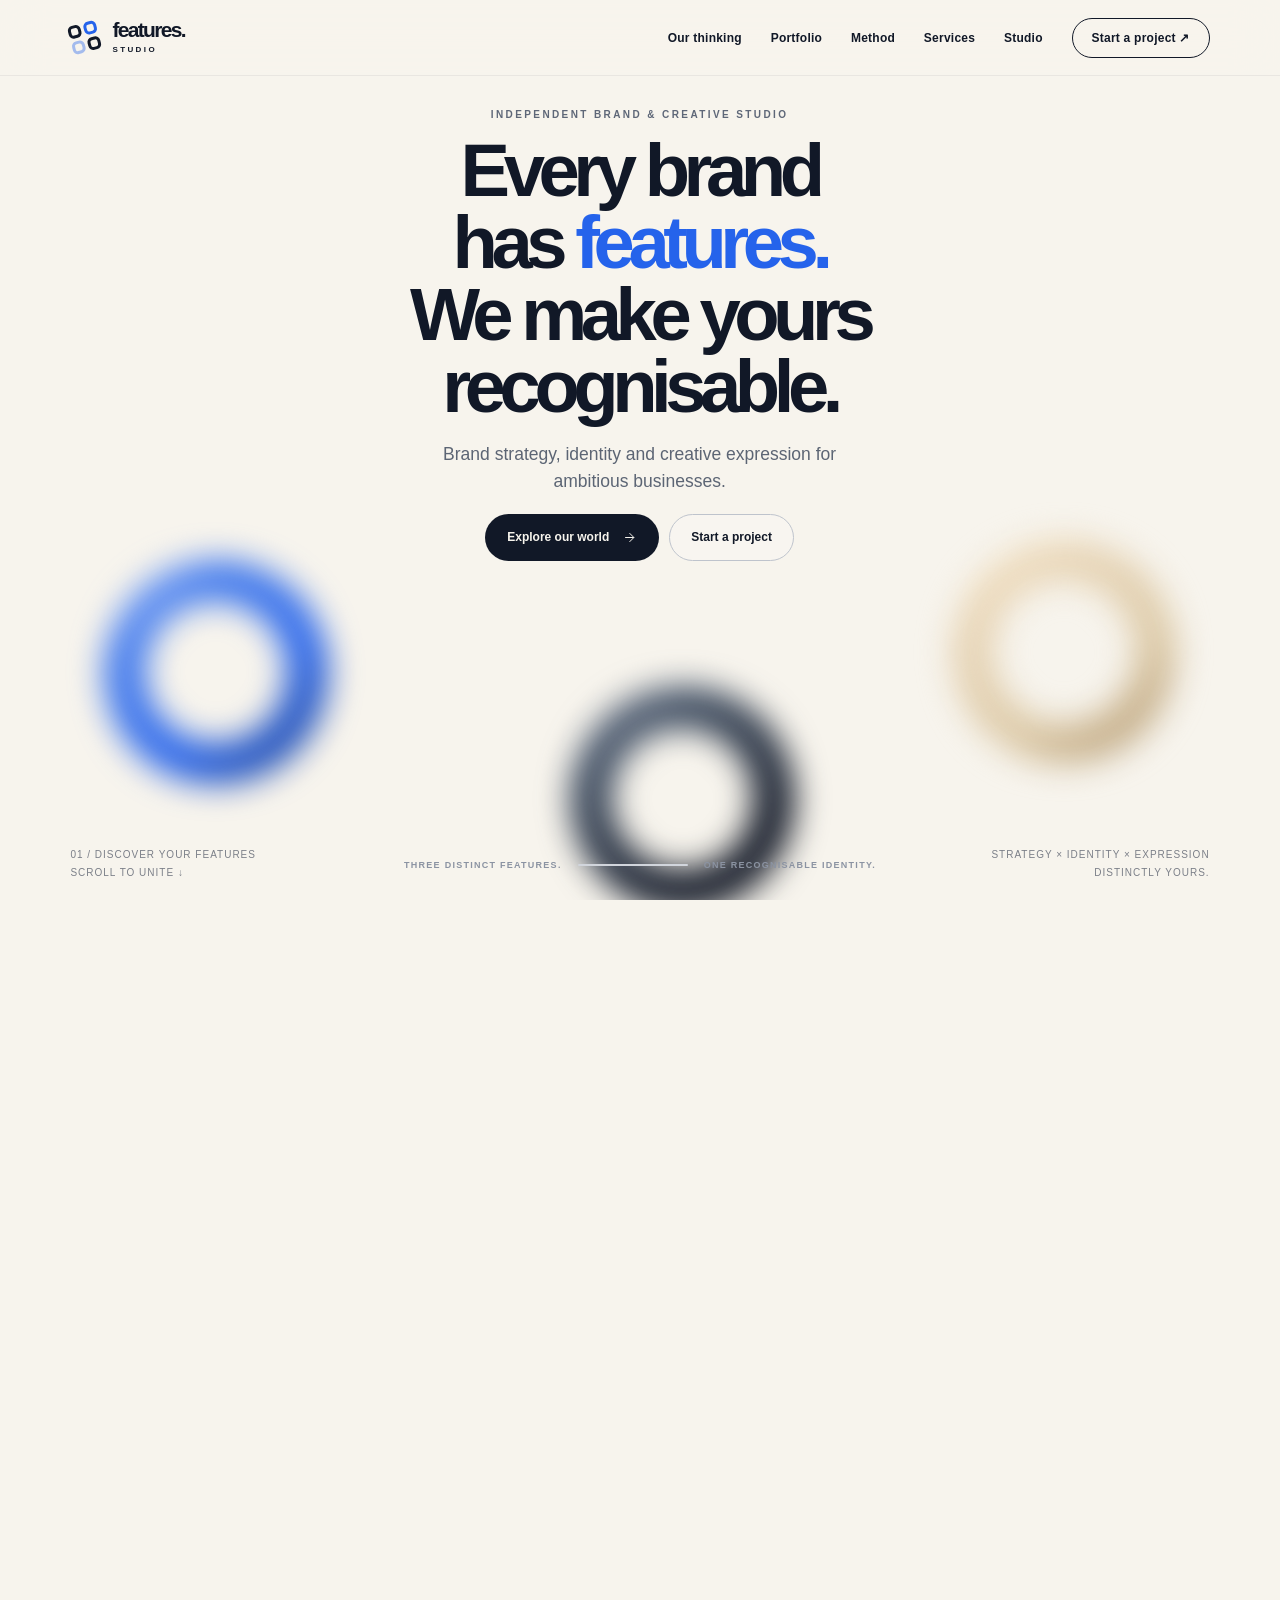
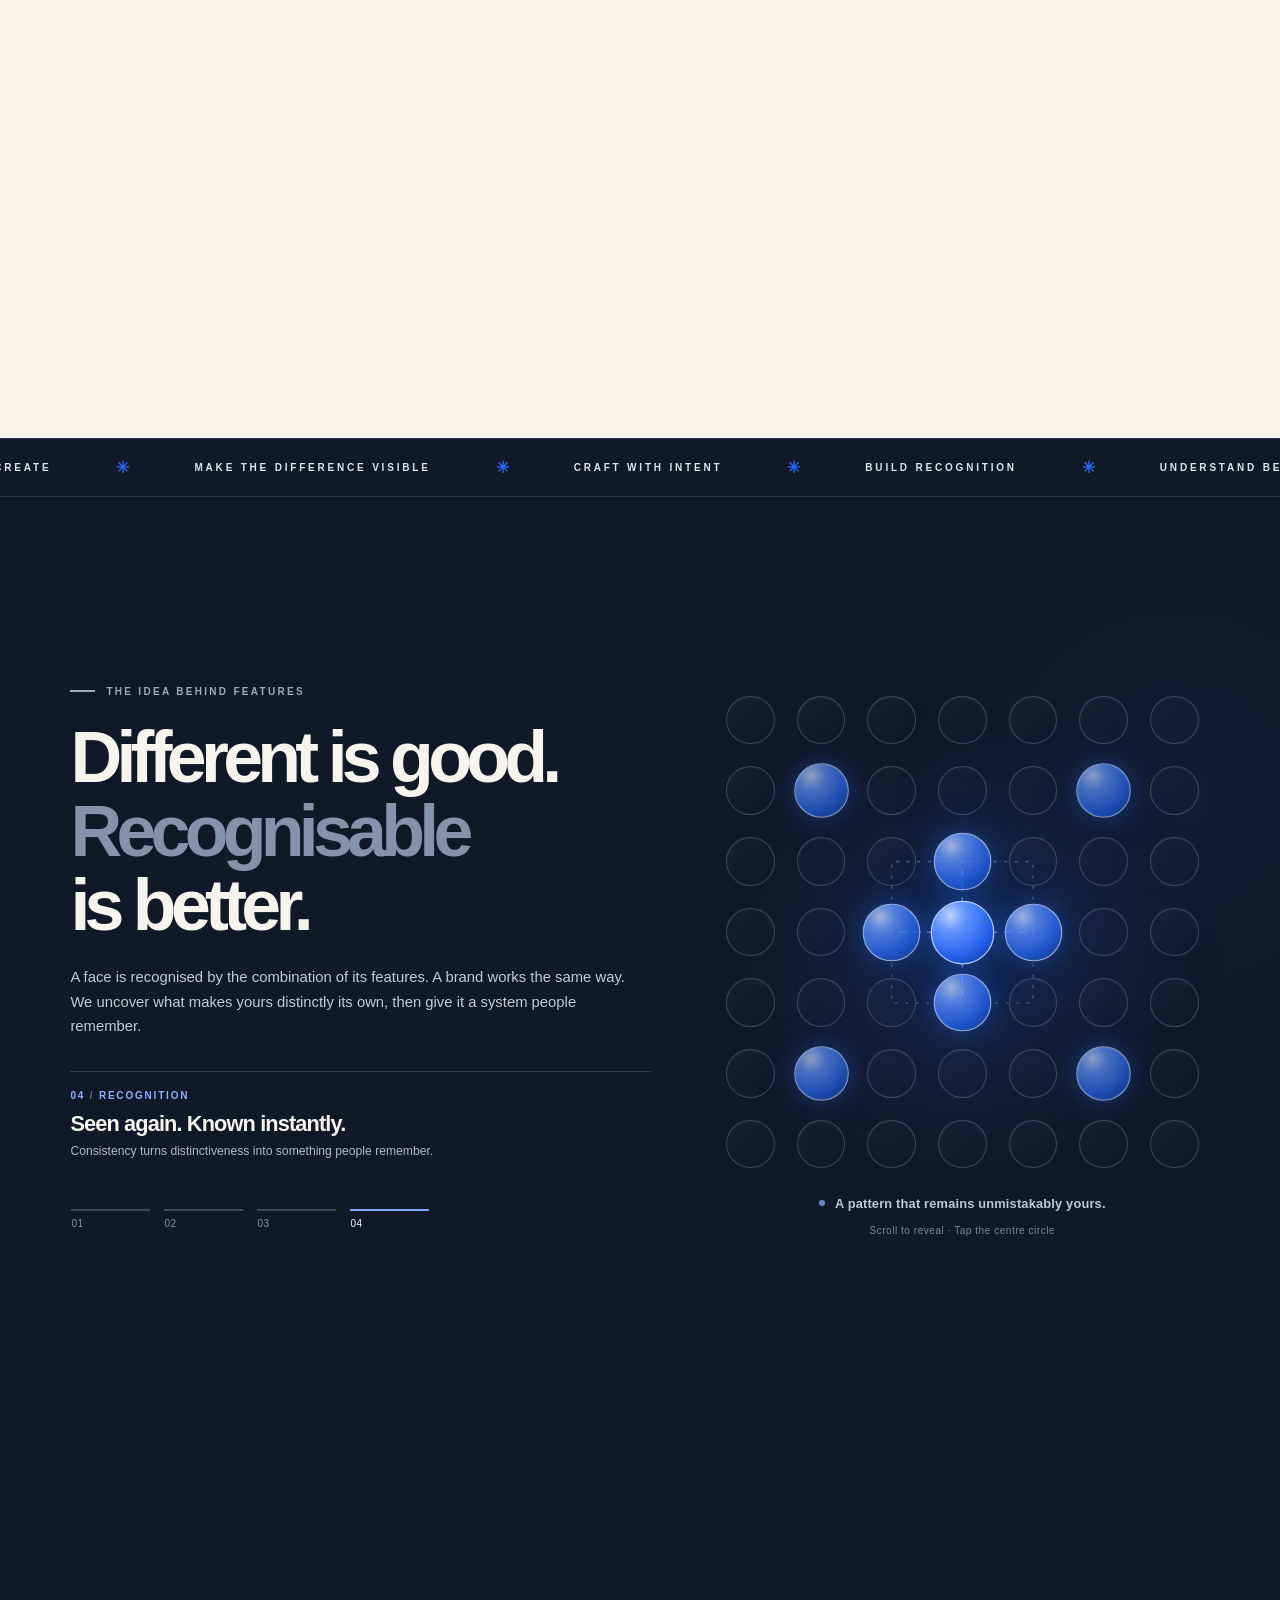
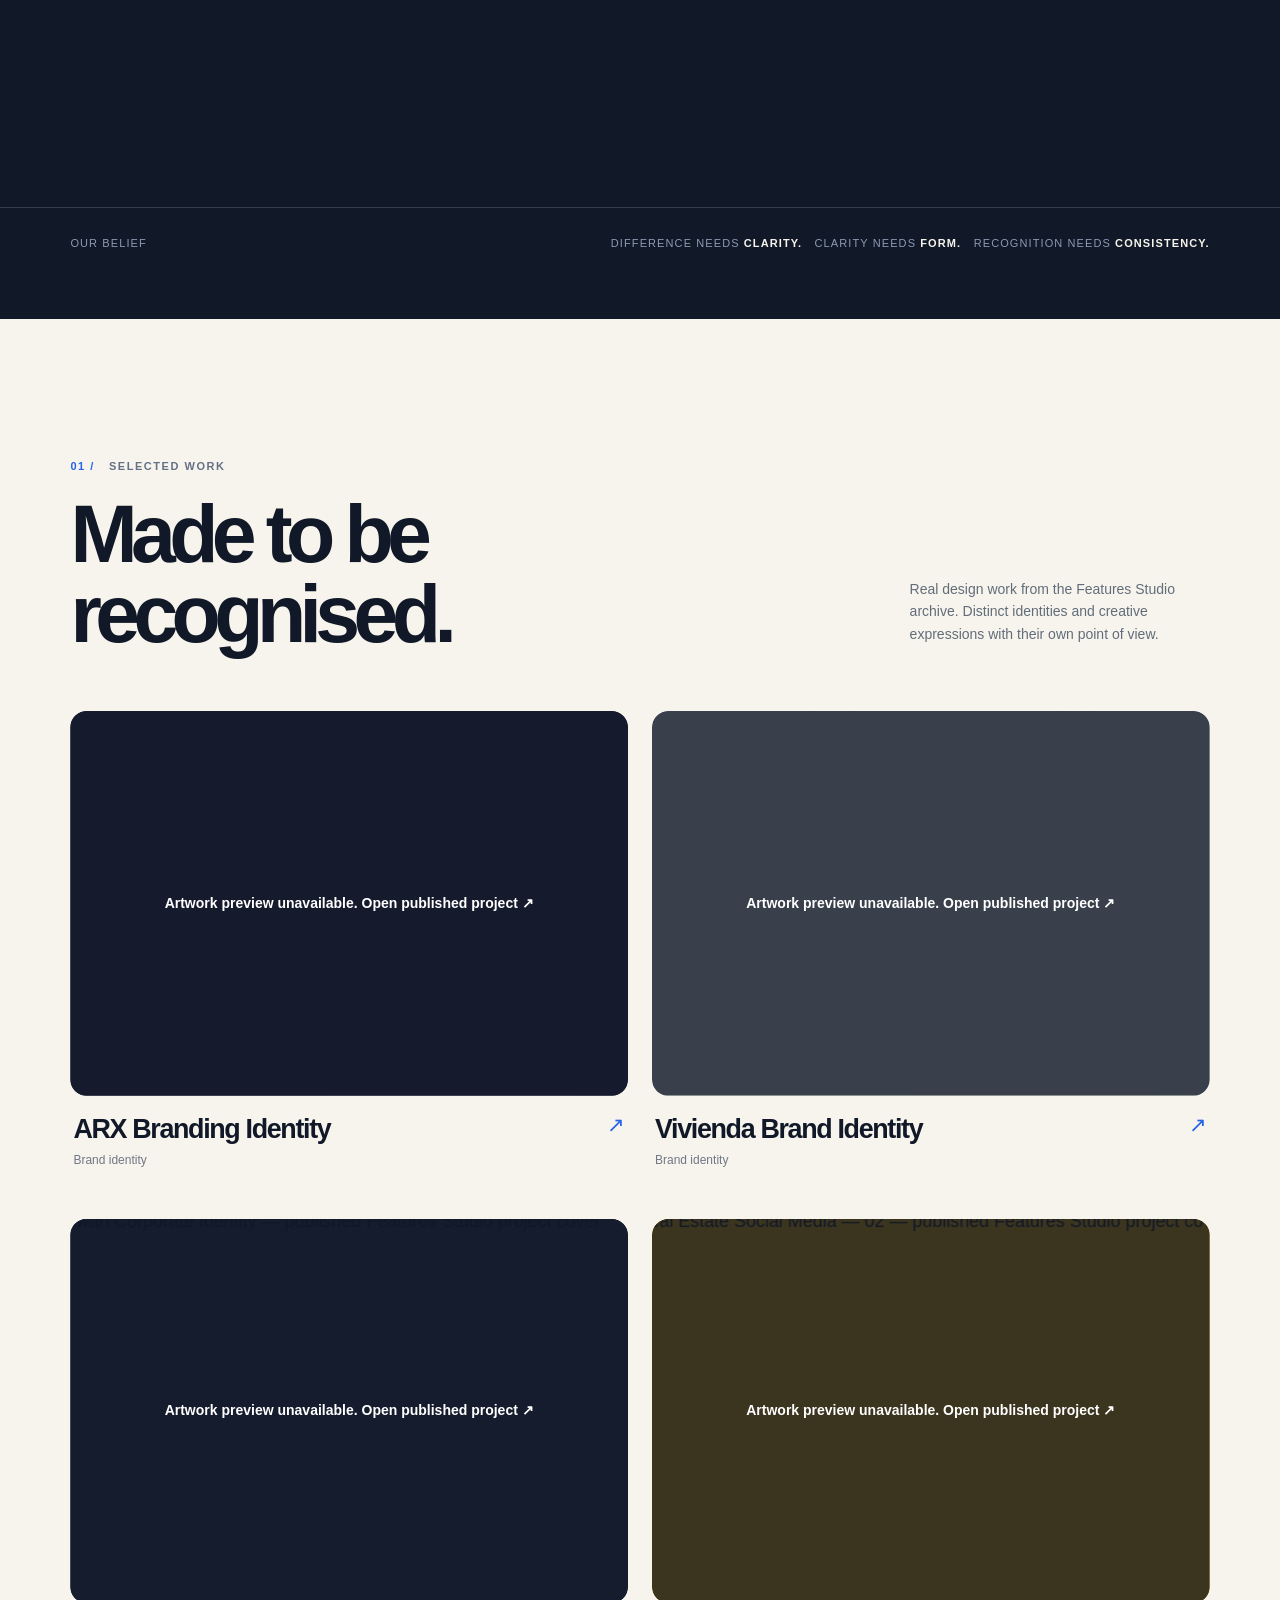
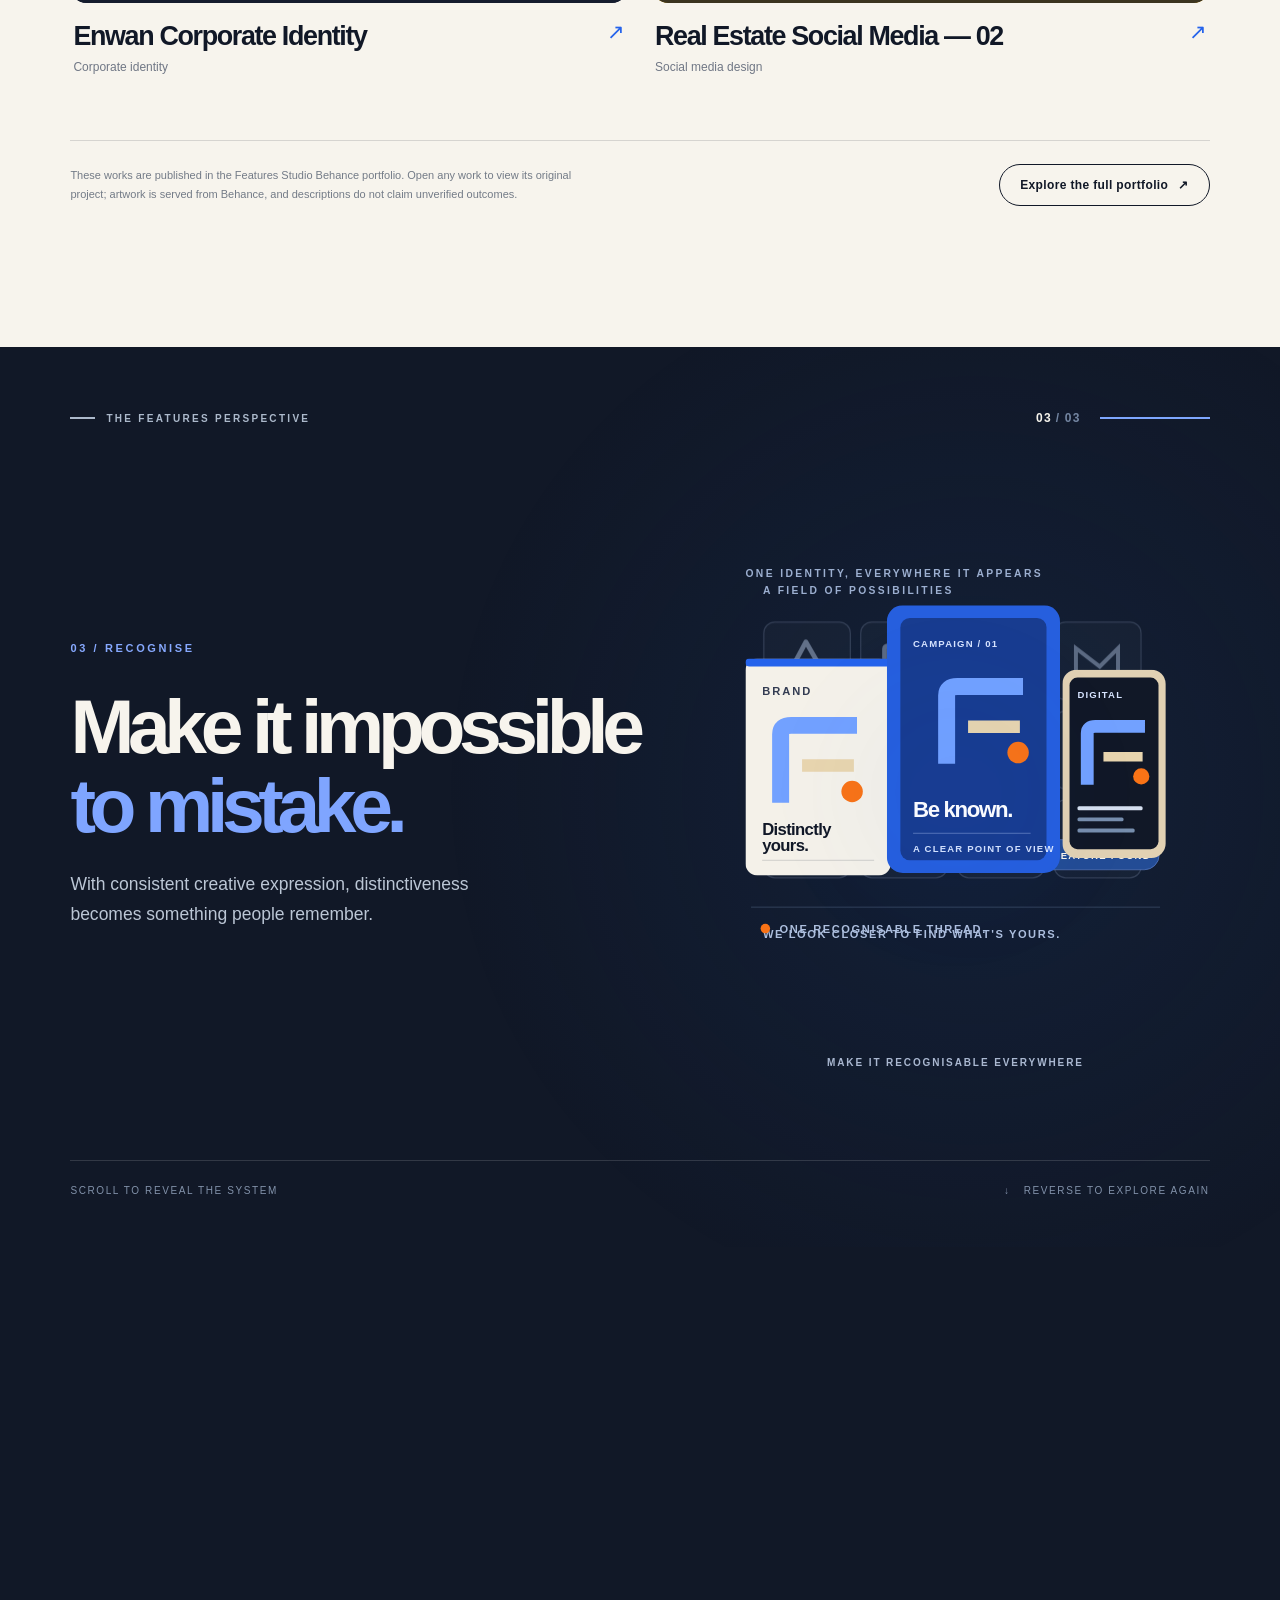
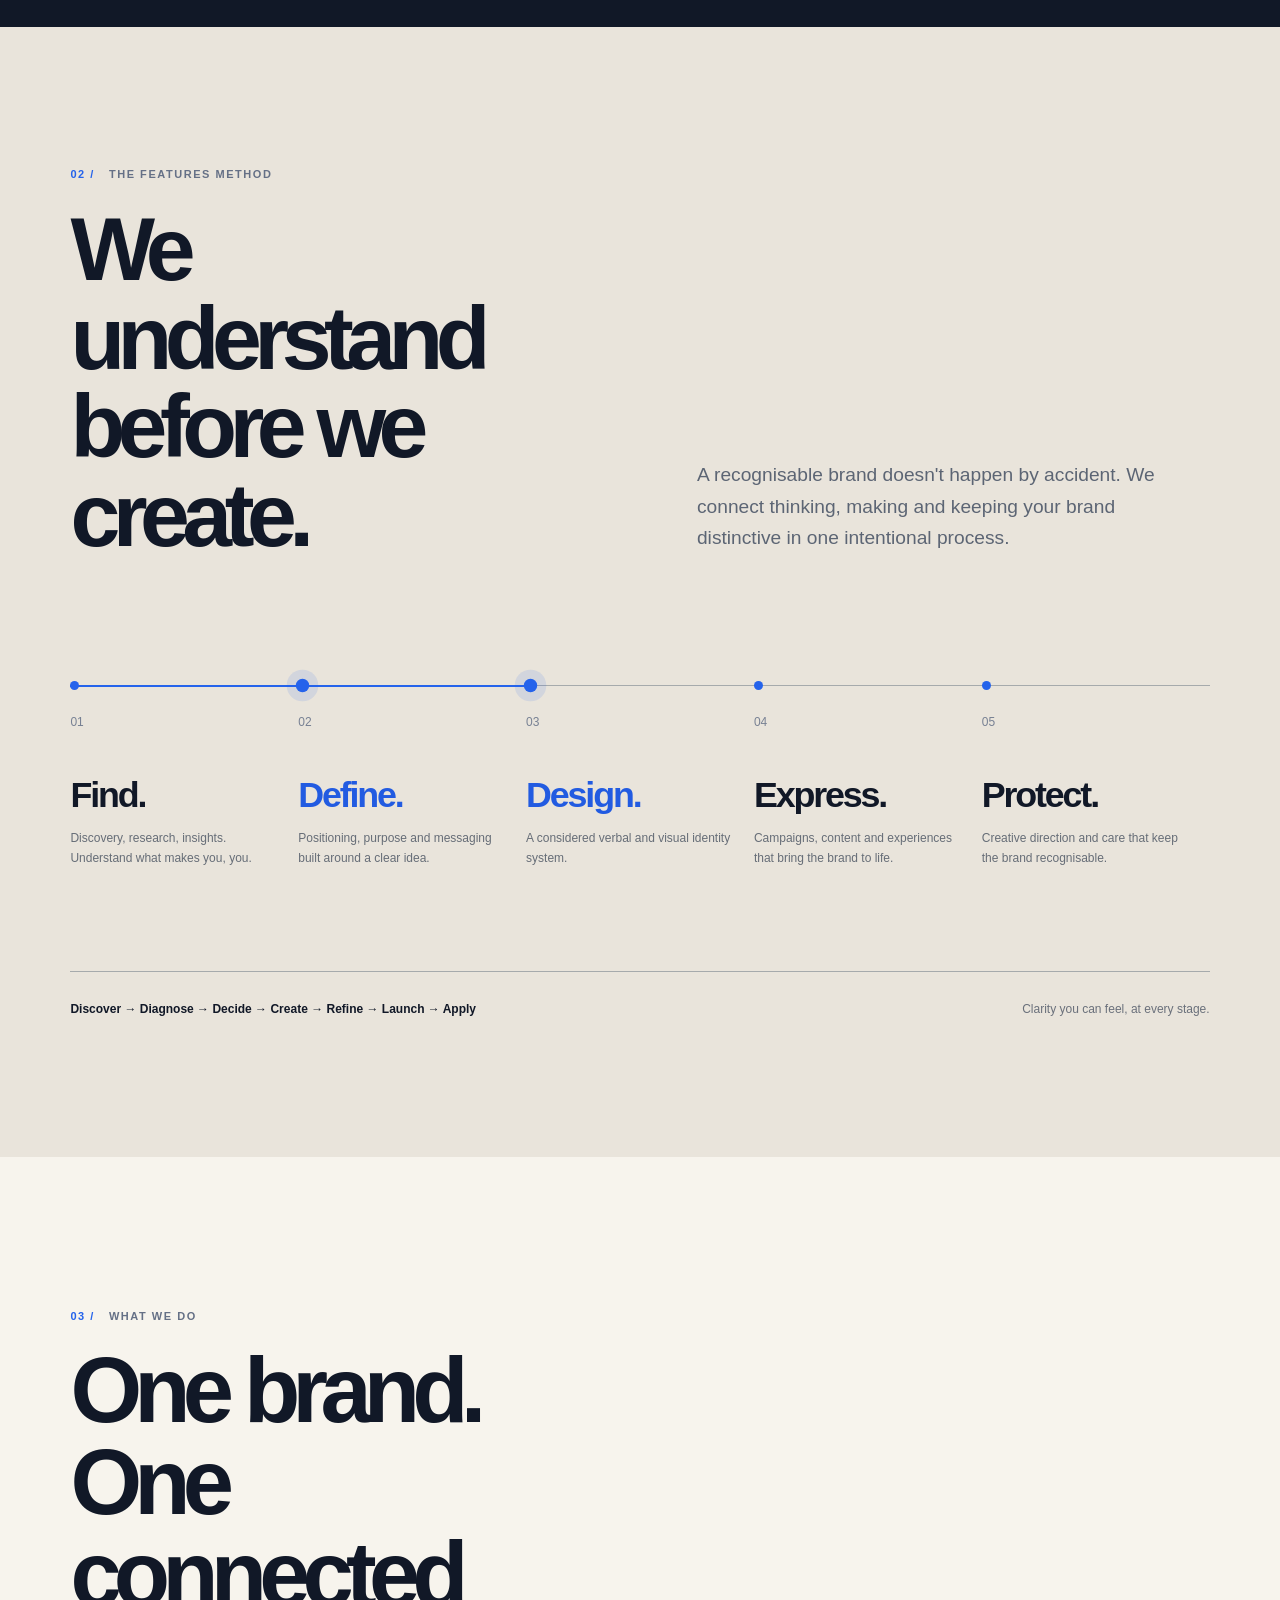
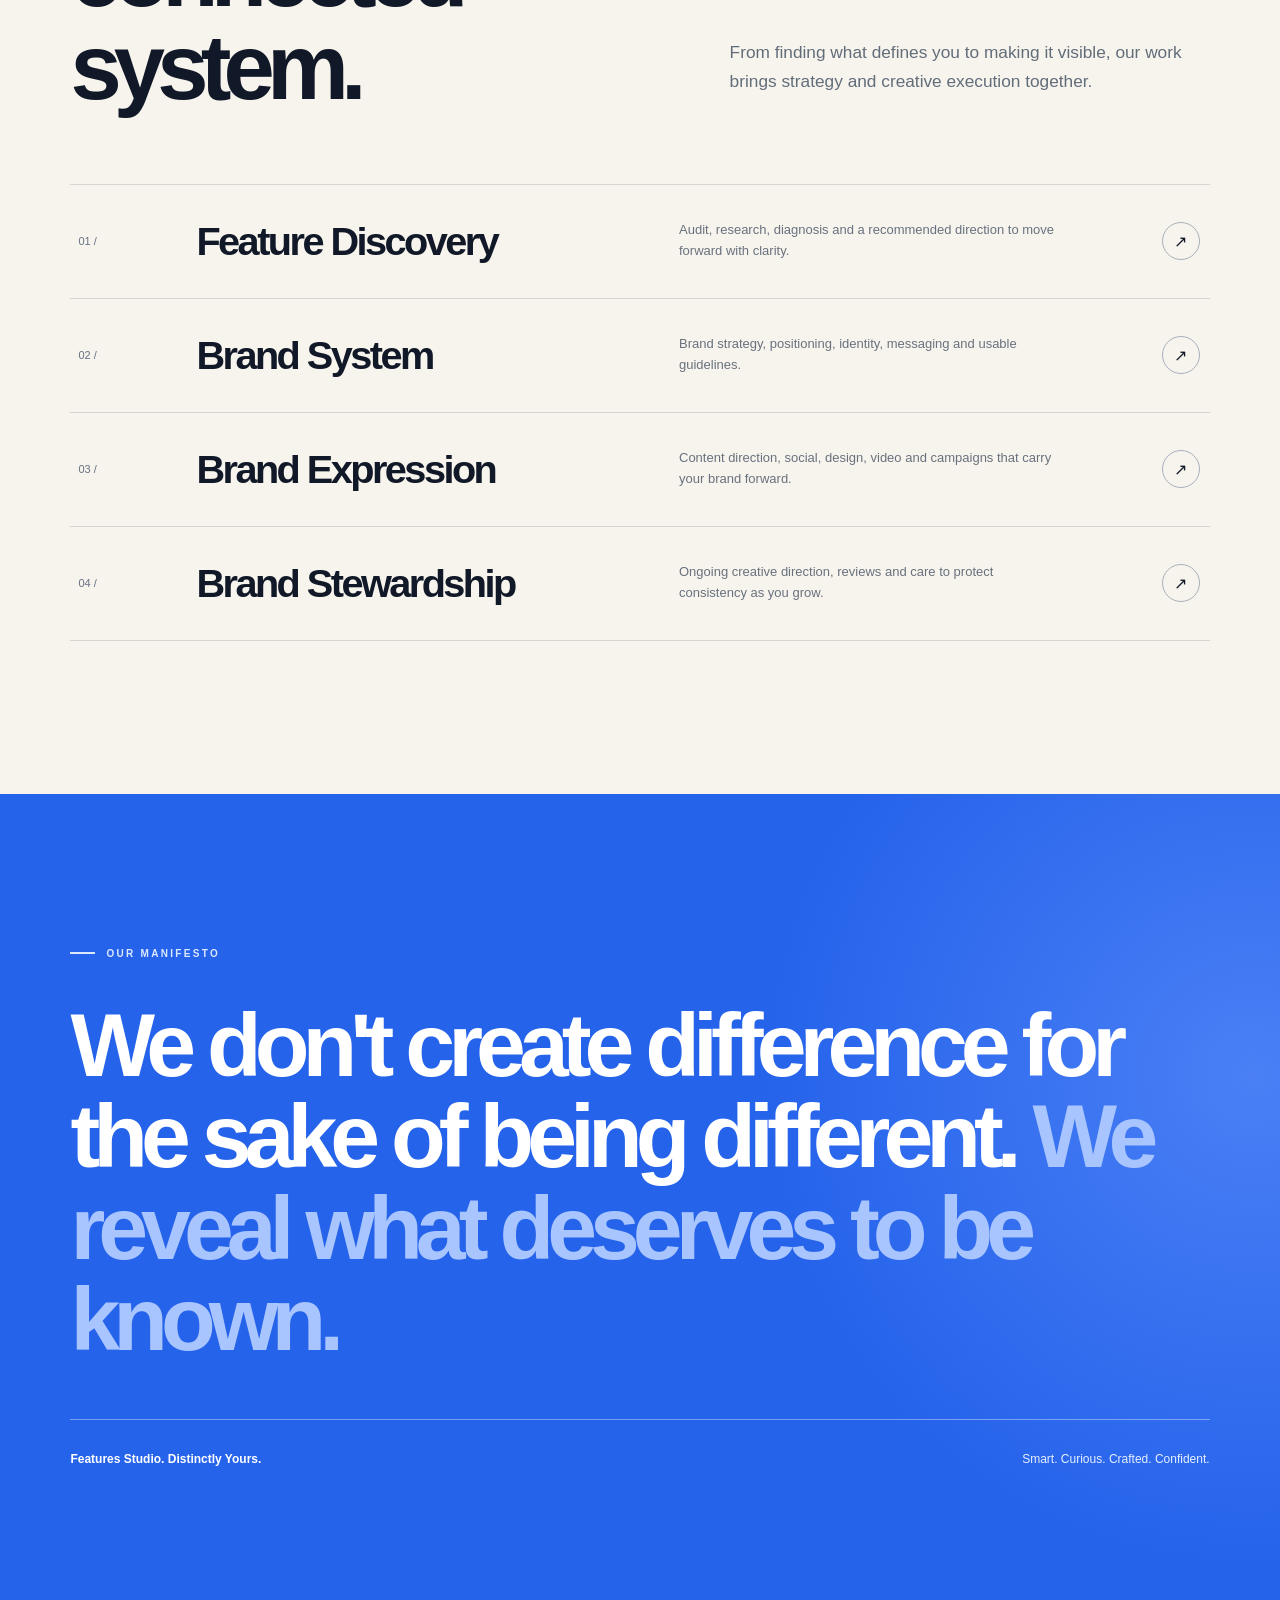
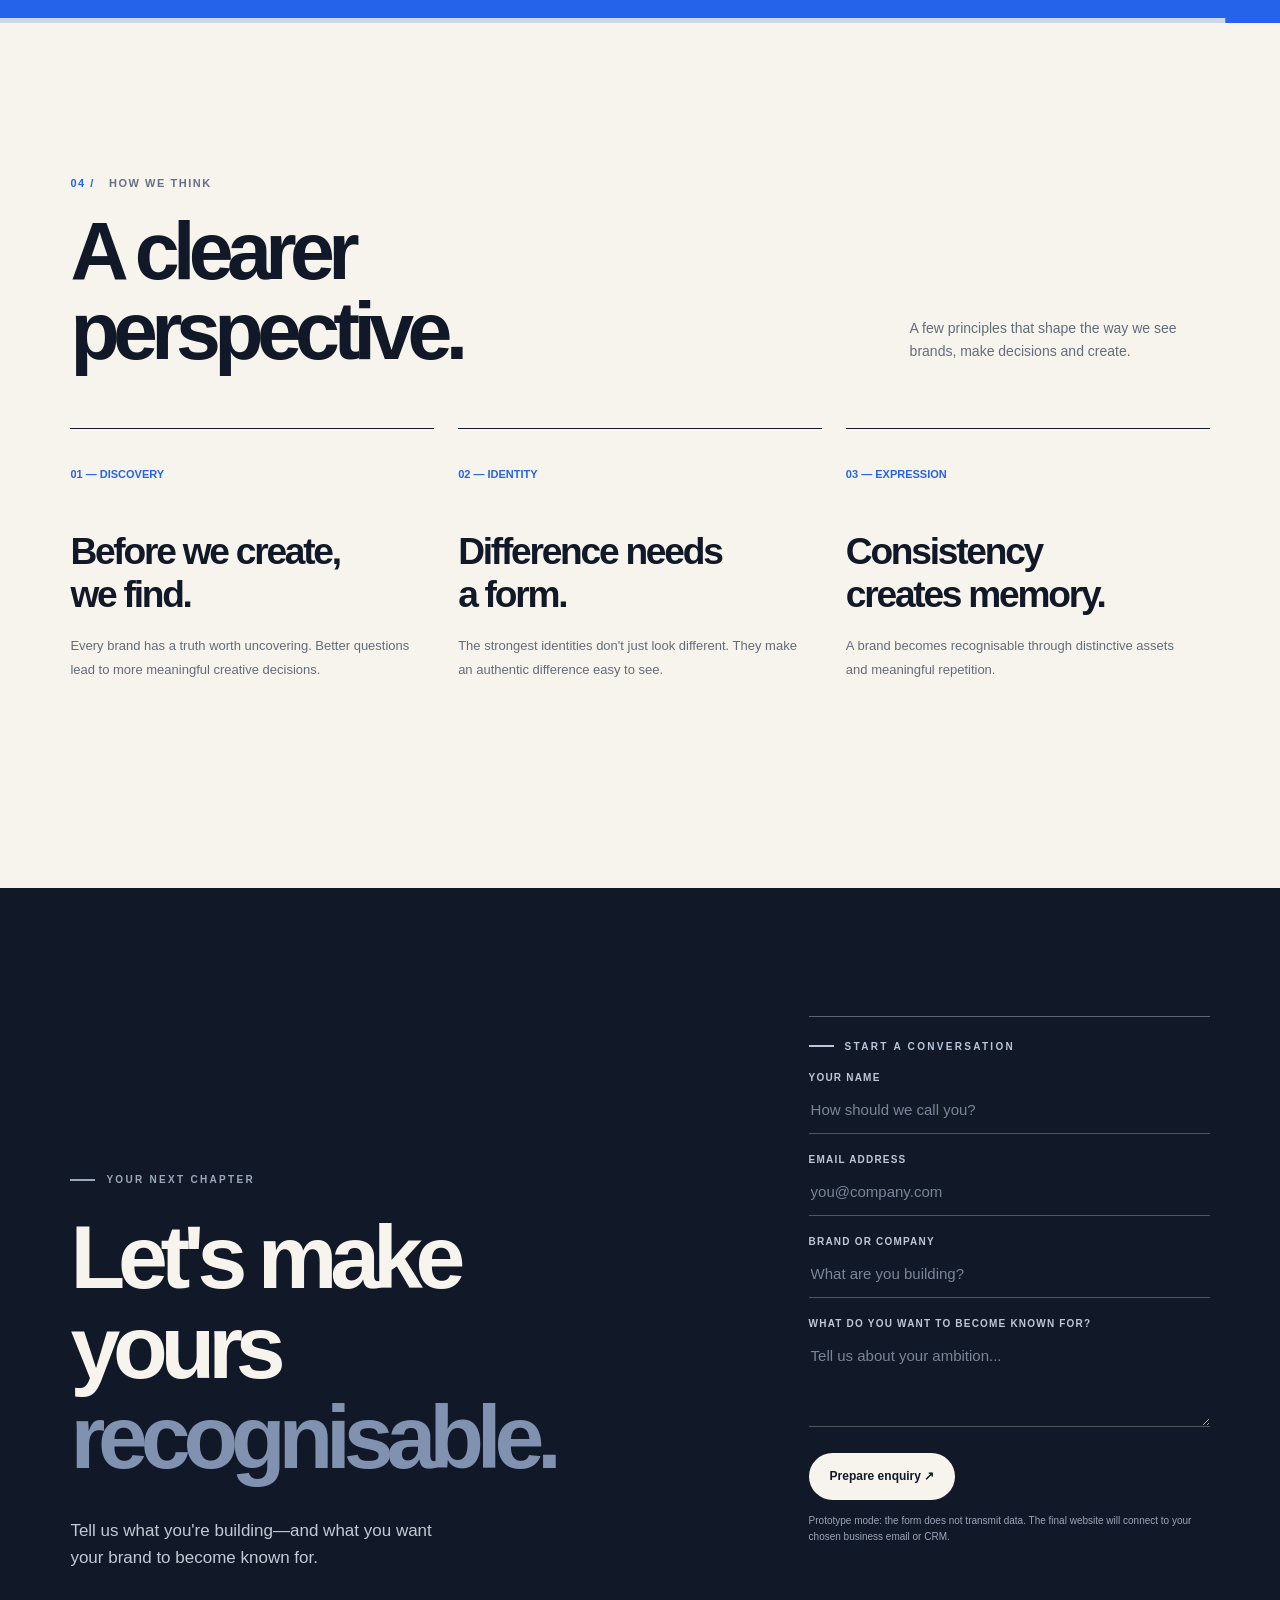
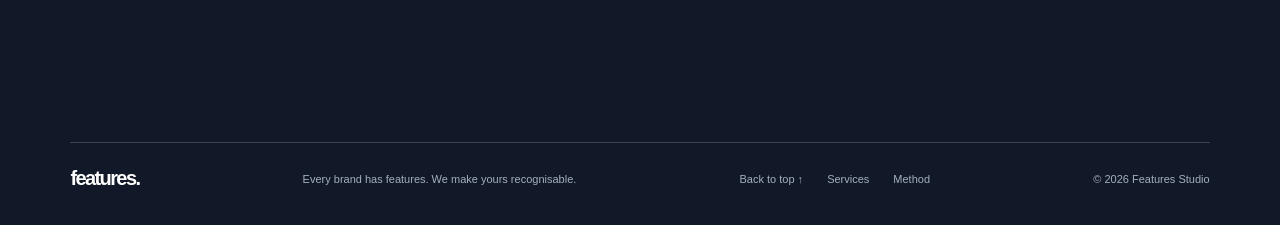
==== index.html @ 01061aff "Publish original Features Studio V8: index.html" ====
<!DOCTYPE html>
<html lang="en">
<head>
  <meta charset="UTF-8" />
  <meta name="viewport" content="width=device-width, initial-scale=1" />
  <meta name="theme-color" content="#F7F4ED" />
  <meta name="description" content="Features Studio is a brand and creative studio. We uncover what makes your brand distinctly its own, then make it recognisable." />
  <title>Features Studio — Distinctly Yours.</title>
  <script>document.documentElement.classList.add('has-js')</script>
  <style>
  :root{--ink:#111827;--paper:#F7F4ED;--blue:#2563EB;--sand:#DCC9A6;--amber:#F97316;--soft-ink:#4f5665;--line:rgba(17,24,39,.14);--white:#fff;--ease:cubic-bezier(.2,.8,.2,1);--gutter:clamp(24px,5.5vw,104px)}
  *,*::before,*::after{box-sizing:border-box}
  html{scroll-behavior:smooth;scroll-padding-top:84px}
  body{margin:0;background:var(--paper);color:var(--ink);font-family:-apple-system,BlinkMacSystemFont,'Segoe UI',Arial,sans-serif;-webkit-font-smoothing:antialiased;overflow-x:hidden}
  a{color:inherit;text-decoration:none}
  button,input,textarea{font:inherit}
  button{cursor:pointer}
  ::selection{background:var(--blue);color:#fff}
  .a11y-skip{position:absolute;top:-60px;left:15px;z-index:100;color:#fff;background:var(--ink);padding:12px 15px}.a11y-skip:focus{top:12px}
  .site-nav{position:fixed;z-index:50;top:0;left:0;right:0;height:76px;display:flex;align-items:center;justify-content:space-between;padding:0 var(--gutter);background:rgba(247,244,237,.88);border-bottom:1px solid rgba(17,24,39,.06);backdrop-filter:blur(22px);-webkit-backdrop-filter:blur(22px);transition:box-shadow .3s ease,background .3s ease}
  .site-nav.scrolled{box-shadow:0 7px 36px rgba(17,24,39,.045)}
  .brand{display:flex;gap:13px;align-items:center;white-space:nowrap}
  .brand-icon{width:29px;height:29px;display:grid;grid-template-columns:repeat(2,1fr);gap:3px;transform:rotate(-15deg)}
  .brand-icon span{border:3.5px solid var(--ink);border-radius:5px}.brand-icon span:nth-child(2){border-color:var(--blue)}.brand-icon span:nth-child(3){border-color:var(--blue);opacity:.4}
  .brand-word{font-size:21px;font-weight:780;letter-spacing:-.08em;line-height:.9}.brand-word small{display:block;font-weight:650;font-size:8px;letter-spacing:.3em;margin-top:6px;text-transform:uppercase}
  .nav-links{display:flex;align-items:center;gap:clamp(21px,2.25vw,42px)}.nav-links a{font-size:12px;font-weight:620;letter-spacing:.02em;transition:color .2s}.nav-links a:hover{color:var(--blue)}
  .nav-links .nav-cta{padding:12px 19px;border:1px solid var(--ink);border-radius:50px}.nav-links .nav-cta:hover{border-color:var(--blue)}
  .menu-button{display:none;width:44px;height:44px;border:0;background:none;align-items:center;justify-content:center;color:var(--ink)}.menu-button svg{width:25px;height:25px}
  .site-content{padding-top:76px}.wrap{max-width:1680px;margin:0 auto;padding-inline:var(--gutter)}
  .overline{font-size:10px;font-weight:720;letter-spacing:.23em;text-transform:uppercase;display:flex;align-items:center;gap:11px}.overline:before{content:"";width:25px;height:2px;background:currentColor;display:inline-block}
  .section-index{display:flex;align-items:center;gap:14px;color:#657086;font-weight:650;font-size:11px;letter-spacing:.14em;text-transform:uppercase}.section-index .index-number{color:var(--blue)}
  .hero{min-height:calc(100vh - 76px);position:relative;overflow:hidden;padding-top:clamp(80px,10vw,140px);padding-bottom:30px}
  .hero-copy{position:relative;z-index:2;max-width:1370px;margin:auto;text-align:center}
  .hero-kicker{font-size:10px;font-weight:700;letter-spacing:.24em;text-transform:uppercase;color:#5e6778;margin-bottom:33px}
  .hero h1{font-size:clamp(52px,7.5vw,122px);letter-spacing:-.087em;font-weight:690;line-height:.99;margin:0 auto;max-width:1390px}
  .hero h1 .line{display:block}.hero h1 .blue{color:var(--blue)}
  .hero-desc{font-size:clamp(14px,1.37vw,18px);color:#5c6574;max-width:440px;line-height:1.66;margin:29px auto 0}
  .hero-actions{display:flex;gap:10px;justify-content:center;margin-top:28px}
  .pill{display:inline-flex;align-items:center;justify-content:center;gap:13px;border-radius:100px;font-size:12px;font-weight:680;min-height:47px;padding:0 21px;transition:transform .25s var(--ease),background .25s,box-shadow .25s;border:1px solid transparent}
  .pill:hover{transform:translateY(-2px)}.pill.solid{background:var(--ink);color:var(--paper)}.pill.solid:hover{background:var(--blue);box-shadow:0 12px 30px #2563eb25}.pill.outline{border-color:#bec3cc;background:rgba(255,255,255,.16)}.pill.outline:hover{border-color:var(--blue)}
  .pill svg{width:15px;height:15px}
  .hero-art{position:relative;margin:clamp(25px,4vw,60px) auto 0;max-width:1360px;min-height:clamp(280px,34vw,530px);isolation:isolate}
  .hero-art:before{content:"";position:absolute;left:50%;top:55%;width:70%;height:50%;transform:translate(-50%,-50%);background:radial-gradient(ellipse,#2563eb18,transparent 70%);filter:blur(20px)}
  .hero-visual{position:absolute;inset:-7% 0 -13%;width:100%;height:116%;overflow:visible;filter:drop-shadow(0 30px 22px #0d2f7b10)}
  .orbit-group{transform-origin:50% 52%;animation:levitate 9s ease-in-out infinite}.orbit-group.alt{animation-delay:-4s}
  @keyframes levitate{0%,100%{transform:translateY(-7px) rotate(-1deg)}50%{transform:translateY(8px) rotate(1deg)}}
  .hero-meta{position:absolute;left:var(--gutter);bottom:15px;color:#7b7f88;font-size:10px;line-height:1.8;letter-spacing:.1em}.hero-meta-right{left:auto;right:var(--gutter);text-align:right}
  .ticker{background:var(--ink);color:#dfe4ec;border-top:1px solid #ffffff19;border-bottom:1px solid #ffffff19;overflow:hidden;display:flex;white-space:nowrap;padding:19px 0;gap:65px}
  .ticker-track{display:flex;align-items:center;gap:65px;min-width:max-content;animation:marquee 32s linear infinite}.ticker span{font-size:10px;letter-spacing:.28em;text-transform:uppercase;font-weight:760}.ticker b{color:var(--blue);font-size:16px}@keyframes marquee{to{transform:translateX(-50%)}}
  .idea{background:var(--ink);color:var(--paper);padding:clamp(120px,14vw,215px) 0 clamp(100px,10vw,180px);overflow:hidden;position:relative}
  .idea:after{content:"";position:absolute;right:-200px;top:0;width:600px;height:600px;background:radial-gradient(circle,#2563eb10,transparent 70%);pointer-events:none}
  .idea-grid{display:grid;grid-template-columns:1.2fr 1fr;align-items:center;gap:8%}.idea h2{font-size:clamp(54px,6.1vw,104px);font-weight:620;line-height:1.035;letter-spacing:-.08em;margin:32px 0 31px;max-width:850px}.idea h2 em{font-style:normal;color:#8592aa}.idea .intro{color:#c4cbd6;font-size:clamp(15px,1.3vw,19px);max-width:490px;line-height:1.7}
  .difference-board{position:relative;height:clamp(400px,45vw,600px);display:flex;align-items:center;justify-content:center}
  .dot-board{display:grid;grid-template-columns:repeat(7,1fr);gap:clamp(9px,1.4vw,20px);transform:perspective(900px) rotateX(7deg) rotateY(-9deg)}.dot-board span{display:block;width:clamp(24px,3.1vw,46px);height:clamp(24px,3.1vw,46px);border-radius:50%;border:1.7px solid #68718180;background:linear-gradient(135deg,#ffffff05,#ffffff01);transition:transform .4s var(--ease),border-color .4s}.dot-board span:hover{transform:scale(1.22);border-color:var(--sand)}.dot-board span.the-one{background:radial-gradient(circle at 32% 25%,#8ab2ff,var(--blue) 55%,#0d3287);border-color:#9bc0ff;box-shadow:0 0 26px #2563eb8a,0 0 100px #2563eb55;transform:scale(1.24);animation:pulse 4s ease-in-out infinite}@keyframes pulse{50%{box-shadow:0 0 45px #2563ebaa,0 0 115px #2563eb66;transform:scale(1.38)}}
  .board-note{position:absolute;font-size:10px;letter-spacing:.12em;color:#7b879e;bottom:15px;right:8%;text-transform:uppercase}
  .statement-strip{padding:30px 0 70px;background:var(--ink);color:#8c9bb4}.statement-strip .wrap{display:flex;justify-content:space-between;gap:25px;border-top:1px solid #ffffff28;padding-top:29px}.statement-strip span{font-size:11px;letter-spacing:.1em;text-transform:uppercase}.statement-strip strong{color:var(--paper)}
  .work{background:var(--paper);padding:clamp(100px,11vw,170px) 0}.section-header{display:flex;justify-content:space-between;align-items:end;gap:30px;margin-bottom:56px}.section-header h2{font-size:clamp(48px,6.3vw,108px);line-height:1;letter-spacing:-.082em;font-weight:650;margin:22px 0 0}.section-header p{color:#626d7a;max-width:300px;font-size:14px;line-height:1.6;margin:0 0 10px}
  .work-grid{display:grid;grid-template-columns:1.28fr 1fr;gap:24px}.work-card{min-width:0}.work-card:nth-child(3){grid-column:1/-1}.work-visual{position:relative;height:clamp(370px,40vw,630px);border-radius:18px;overflow:hidden;isolation:isolate;display:flex;align-items:center;justify-content:center;transition:border-radius .45s var(--ease)}.work-card:hover .work-visual{border-radius:31px}.work-card:nth-child(3) .work-visual{height:clamp(340px,34vw,490px)}
  .work-visual .visual-label{position:absolute;top:24px;left:26px;font-size:10px;font-weight:750;letter-spacing:.18em;z-index:2}.work-visual .visual-index{position:absolute;bottom:22px;right:26px;font-size:10px;font-weight:720;letter-spacing:.1em;z-index:2}
  .study-a{background:#d7e2fa}.study-a .columns{display:flex;align-items:end;gap:clamp(8px,1.6vw,24px);transform:rotate(-18deg) translateY(45px)}.study-a .columns span{display:block;width:clamp(65px,10vw,155px);height:clamp(270px,36vw,520px);border-radius:100px;background:linear-gradient(90deg,#1548bd,#4177ec 55%,#1749b2);box-shadow:24px 20px 35px #143a9a33;transform:translateY(var(--y));transition:transform .8s var(--ease)}.study-a:hover .columns span{transform:translateY(calc(var(--y) - 22px))}.study-a .columns span:nth-child(2){background:linear-gradient(90deg,#101827,#28364d 70%,#101827)}.study-a .columns span:nth-child(4){background:linear-gradient(90deg,#c7ad7e,#e7d9be 60%,#b29a6b)}
  .study-b{background:#172235;color:#fff}.study-b:before{content:"";width:85%;aspect-ratio:1;position:absolute;border-radius:50%;background:radial-gradient(circle at 27% 30%,#ffbf77 0%,#f97316 26%,#b94708 48%,#172235 70%);filter:blur(1px)}.study-b:after{content:"";position:absolute;width:60%;aspect-ratio:1;border:2px solid #ffffff50;border-radius:50%;transform:rotate(-30deg) skew(24deg,6deg);box-shadow:0 0 0 30px #ffffff08,0 0 0 60px #ffffff06,0 0 0 90px #ffffff04;transition:transform .8s var(--ease)}.study-b:hover:after{transform:rotate(7deg) skew(17deg,6deg)}
  .study-c{background:#ded3bd}.study-c .tile-grid{width:105%;height:145%;display:grid;grid-template-columns:repeat(9,1fr);grid-template-rows:repeat(4,1fr);gap:12px;transform:rotate(-12deg)}.study-c .tile-grid span{border-radius:50px;background:#c8b793;box-shadow:inset 0 0 0 1px #ffffff35}.study-c .tile-grid span:nth-child(3n){background:#e7ddcb}.study-c .tile-grid span:nth-child(9),.study-c .tile-grid span:nth-child(12),.study-c .tile-grid span:nth-child(16),.study-c .tile-grid span:nth-child(21){background:var(--blue);box-shadow:inset 3px 3px 10px #ffffff55,0 5px 18px #2563eb50}.study-c .tile-caption{position:absolute;background:var(--paper);padding:24px 30px;border-radius:12px;box-shadow:0 20px 70px #11182721;text-align:center;z-index:2;min-width:280px;transform:rotate(-5deg)}.tile-caption .tile-big{display:block;font-size:clamp(40px,5.4vw,82px);line-height:1;letter-spacing:-.08em;font-weight:730}.tile-caption .tile-small{display:block;font-size:11px;letter-spacing:.16em;text-transform:uppercase;margin-top:10px}
  .work-caption{padding:19px 4px 27px;display:flex;justify-content:space-between;gap:18px}.work-caption h3{font-size:clamp(20px,2.2vw,31px);letter-spacing:-.048em;font-weight:650;margin:0}.work-caption p{margin:8px 0 0;font-size:12px;color:#6e7581}.work-caption .icon-link{width:34px;height:34px;display:grid;place-items:center;border:1px solid #929ba6;border-radius:50%;flex:none}.work-caption .icon-link svg{width:16px;height:16px}
  .work-disclaimer{font-size:11px;color:#78808c;line-height:1.7;border-top:1px solid var(--line);padding-top:18px;margin-top:20px}
  .method{padding:clamp(105px,11vw,190px) 0;background:#e9e4db}.method-top{display:grid;grid-template-columns:1fr 1fr;gap:10%}.method h2{font-size:clamp(53px,7vw,112px);font-weight:650;letter-spacing:-.084em;line-height:.99;margin:25px 0 35px}.method-top p{font-size:clamp(17px,1.5vw,22px);line-height:1.62;color:#5c6574;max-width:470px;align-self:end;margin-bottom:42px}
  .stages{display:grid;grid-template-columns:repeat(5,1fr);gap:0;margin-top:90px;border-top:1px solid #a6aaac}.stage{padding:26px clamp(10px,1.5vw,24px) 12px 0;position:relative;min-height:225px}.stage:before{content:"";width:9px;height:9px;background:var(--blue);border-radius:50%;position:absolute;top:-5px;left:0}.stage .num{font-size:12px;color:#778093}.stage h3{font-size:clamp(24px,2.8vw,42px);letter-spacing:-.06em;margin:45px 0 12px}.stage p{color:#666d77;font-size:12px;line-height:1.7;max-width:210px}
  .method-note{border-top:1px solid #a6aaac;margin-top:60px;padding-top:30px;display:flex;justify-content:space-between;gap:20px;align-items:center;font-size:12px}.method-note span{color:#6a707b}
  .services{padding:clamp(100px,12vw,190px) 0;background:var(--paper)}.services-head{display:grid;grid-template-columns:1fr 1fr;gap:40px;align-items:end;margin-bottom:70px}.services h2{font-size:clamp(55px,7.2vw,118px);letter-spacing:-.085em;line-height:1;margin:23px 0 0;font-weight:660}.services-head p{max-width:480px;color:#626d7a;font-size:clamp(15px,1.35vw,20px);line-height:1.7;justify-self:end}
  .service-list{border-top:1px solid var(--line)}.service{border-bottom:1px solid var(--line);display:grid;grid-template-columns:100px 1fr 1fr 40px;gap:18px;align-items:center;padding:29px 8px;transition:padding .3s,background .3s;min-height:114px}.service:hover{padding-left:22px;background:#ffffff88}.service .s-num{font-size:11px;color:#677183}.service h3{font-size:clamp(24px,3.1vw,46px);margin:0;font-weight:630;letter-spacing:-.064em}.service p{margin:0;color:#68717d;line-height:1.6;font-size:13px;max-width:385px}.service .circle-arrow{border:1px solid #a7afb9;border-radius:50%;width:38px;height:38px;display:grid;place-items:center}.circle-arrow svg{width:15px;height:15px}
  .manifesto{background:var(--blue);color:#fff;position:relative;overflow:hidden;padding:clamp(110px,12vw,190px) 0}.manifesto:before{content:"";position:absolute;inset:-30%;background:radial-gradient(circle at 80% 40%,#6b99ff88 0%,transparent 27%);pointer-events:none}.manifesto .wrap{position:relative}.manifesto .overline{color:#dce8ff}.manifesto h2{font-size:clamp(54px,7vw,115px);line-height:1.02;letter-spacing:-.078em;font-weight:620;max-width:1180px;margin:50px 0 45px}.manifesto h2 em{font-style:normal;color:#a9c5ff}.manifesto-foot{border-top:1px solid #ffffff60;padding-top:30px;display:flex;justify-content:space-between;gap:25px;font-size:12px;line-height:1.6;color:#e7efff}.manifesto-foot strong{color:white}
  .thinking{padding:clamp(105px,12vw,190px) 0;background:var(--paper)}.thinking-grid{display:grid;grid-template-columns:repeat(3,1fr);gap:24px}.thought{padding:35px 0 40px;border-top:1px solid var(--ink)}.thought .thought-num{font-size:11px;color:var(--blue);font-weight:750}.thought h3{font-size:clamp(25px,2.9vw,43px);font-weight:630;letter-spacing:-.06em;line-height:1.16;margin:48px 0 18px;max-width:380px}.thought p{font-size:13px;color:#626c78;line-height:1.8;max-width:350px}
  .contact{background:var(--ink);color:var(--paper);padding:clamp(100px,10vw,165px) 0 35px;overflow:hidden}.contact-content{display:grid;grid-template-columns:1.2fr .8fr;gap:12%;align-items:end}.contact h2{font-size:clamp(58px,7vw,114px);line-height:1;letter-spacing:-.08em;font-weight:650;margin:28px 0 35px}.contact h2 span{color:#8192b1}.contact p{font-size:17px;line-height:1.6;color:#c3cad5;max-width:390px}.project-form{border-top:1px solid #ffffff55;padding-top:24px}.project-form label{font-size:10px;font-weight:720;letter-spacing:.12em;color:#bfc8d8;text-transform:uppercase;display:block;margin:20px 0 8px}.project-form input,.project-form textarea{width:100%;border:0;border-bottom:1px solid #ffffff44;border-radius:0;background:transparent;color:white;padding:10px 2px 15px;outline:0;font-size:15px;transition:border-color .2s}.project-form input::placeholder,.project-form textarea::placeholder{color:#79869a}.project-form input:focus,.project-form textarea:focus{border-color:#8db1ff}.project-form textarea{min-height:90px;resize:vertical}.project-form button{background:var(--paper);color:var(--ink);border:0;margin-top:22px}.project-form button:hover{background:#dae5ff}.form-note{font-size:10px!important;color:#9aa6bc!important;margin-top:13px!important;max-width:450px!important}.form-feedback{font-size:12px!important;color:#b9d0ff!important;margin-top:12px!important;min-height:20px}
  .footer{border-top:1px solid #ffffff2e;margin-top:clamp(90px,12vw,170px);padding-top:24px;display:flex;justify-content:space-between;align-items:center;gap:20px;color:#a6afbd;font-size:11px}.footer strong{font-size:20px;letter-spacing:-.08em;color:#fff}.footer-links{display:flex;gap:24px}.footer a:hover{color:white}
  html.has-js .reveal{opacity:0;transform:translateY(35px);transition:opacity .8s var(--ease),transform .8s var(--ease)}html.has-js .reveal.is-visible{opacity:1;transform:translateY(0)}
  @media (min-width:801px){.hero{padding-top:clamp(60px,6vw,90px)}.hero-kicker{margin-bottom:22px}.hero h1{font-size:clamp(65px,6.3vw,108px)}.hero-desc{margin-top:22px}.hero-actions{margin-top:20px}.hero-art{margin-top:16px}}
  @media (max-width:1100px){.idea-grid{gap:4%}.work-grid{gap:16px}.service{grid-template-columns:70px 1fr 1fr 40px}.contact-content{gap:6%}}
  @media (max-width:800px){:root{--gutter:24px}.site-nav{height:68px}.site-content{padding-top:68px}.menu-button{display:flex}.nav-links{position:absolute;top:68px;left:0;right:0;padding:20px 24px 27px;background:var(--paper);border-bottom:1px solid var(--line);display:none;flex-direction:column;align-items:stretch;gap:0;box-shadow:0 20px 30px #11182714}.nav-links.open{display:flex}.nav-links a{font-size:16px;padding:15px 0}.nav-links .nav-cta{padding:13px 20px;text-align:center;margin-top:9px}.hero{padding-top:95px;min-height:0}.hero h1{font-size:clamp(46px,10vw,85px)}.hero-art{min-height:310px;margin-top:40px}.hero-meta{display:none}.idea-grid{grid-template-columns:1fr;gap:8px}.idea{padding-top:110px}.idea h2{max-width:700px}.difference-board{height:380px}.dot-board span{width:34px;height:34px}.section-header{align-items:start;flex-direction:column}.work-grid{grid-template-columns:1fr}.work-card:nth-child(3){grid-column:auto}.work-visual,.work-card:nth-child(3) .work-visual{height:clamp(350px,78vw,600px)}.study-a .columns span{height:440px;width:120px}.method-top,.services-head,.contact-content{grid-template-columns:1fr;gap:0}.method-top p,.services-head p{justify-self:start;max-width:650px}.stages{grid-template-columns:repeat(2,1fr);margin-top:60px;row-gap:10px}.stage{min-height:190px}.service{grid-template-columns:45px 1fr 40px;gap:10px}.service p{grid-column:2;grid-row:2}.service .circle-arrow{grid-column:3;grid-row:1}.thinking-grid{grid-template-columns:1fr;gap:0}.thought{padding:24px 0}.thought h3{margin-top:20px}.contact-content{gap:70px}.footer{flex-wrap:wrap}}
  @media (max-width:500px){.brand-word{font-size:19px}.brand-icon{width:25px;height:25px}.hero{padding-top:73px}.hero-kicker{font-size:9px;margin-bottom:23px}.hero h1{font-size:clamp(44px,11.7vw,61px);letter-spacing:-.078em}.hero-desc{font-size:13px;max-width:320px;margin-top:22px}.hero-actions{gap:8px}.pill{padding:0 15px;min-height:44px;font-size:11px}.hero-art{min-height:250px;margin-top:19px}.hero-visual{inset:-3% -13% -13%;width:126%;height:110%}.ticker{padding:14px 0}.idea h2,.section-header h2,.method h2,.services h2,.contact h2{font-size:clamp(48px,12.6vw,69px)}.idea .intro{font-size:15px}.dot-board{gap:9px}.dot-board span{width:30px;height:30px}.difference-board{height:300px}.statement-strip .wrap{flex-wrap:wrap}.section-header{margin-bottom:30px}.section-header p{font-size:13px}.work-visual,.work-card:nth-child(3) .work-visual{height:370px}.study-a .columns span{width:78px;height:360px}.study-c .tile-grid{width:170%}.tile-caption{min-width:220px!important;padding:20px!important}.method{padding:105px 0}.stages{grid-template-columns:1fr 1fr}.stage{min-height:168px}.stage h3{font-size:27px;margin-top:38px}.stage p{font-size:11px}.method-note{align-items:start;flex-direction:column}.service{padding:25px 0;grid-template-columns:30px 1fr 34px}.service h3{font-size:26px}.service p{font-size:12px}.service .circle-arrow{width:31px;height:31px}.manifesto h2{font-size:clamp(44px,11.2vw,61px)}.manifesto-foot{flex-direction:column}.contact h2{font-size:clamp(55px,12.5vw,70px)}.contact p{font-size:14px}.footer{gap:25px}.footer-links{gap:18px}}
  @media (prefers-reduced-motion:reduce){*,*::before,*::after{scroll-behavior:auto!important;animation-duration:.01ms!important;animation-iteration-count:1!important;transition-duration:.01ms!important}.reveal{opacity:1;transform:none}}

  /* Portfolio library: actual work published by Features Studio on Behance */
  .portfolio-card{min-width:0}.project-hit{display:block;color:inherit;outline-offset:5px}.feature-thumb{position:relative;overflow:hidden;aspect-ratio:1.25;background:var(--project-bg,#111827);border-radius:16px;isolation:isolate}
  .feature-thumb.hero-thumb{aspect-ratio:1.28}.feature-thumb img{display:block;width:100%;height:100%;object-fit:cover;transition:transform .75s cubic-bezier(.19,1,.22,1),filter .5s;filter:saturate(.98)}
  .project-hit:hover img,.project-hit:focus-visible img{transform:scale(1.065);filter:saturate(1.08)}
  .project-number,.project-open{position:absolute;z-index:2;top:20px;color:#fff;font-weight:750;letter-spacing:.12em;text-shadow:0 1px 10px rgba(0,0,0,.4)}.project-number{left:23px;font-size:10px}.project-open{right:19px;font-size:21px;width:34px;height:34px;border:1px solid #ffffff99;border-radius:50%;text-align:center;line-height:30px;transition:background .25s,color .25s}.project-hit:hover .project-open{background:#fff;color:#111827;text-shadow:none}
  .project-info{display:flex;justify-content:space-between;align-items:flex-start;gap:12px;padding:18px 3px 28px}.project-info h3{margin:0;font-size:clamp(19px,2.1vw,30px);line-height:1.12;letter-spacing:-.05em;font-weight:680}.project-info p{margin:9px 0 0;font-size:12px;color:#707785}.project-link-icon{font-size:21px;color:var(--blue);line-height:1}
  .image-fallback{display:none;position:absolute;inset:0;align-items:center;justify-content:center;padding:30px;color:#fff;line-height:1.5;font-size:14px;font-weight:650;text-align:center;background:#111827cc}.asset-unavailable .image-fallback{display:flex}.asset-unavailable .project-number,.asset-unavailable .project-open{display:none}
  .portfolio-actions{margin-top:38px;display:flex;align-items:center;justify-content:space-between;gap:20px;flex-wrap:wrap;border-top:1px solid var(--line);padding-top:23px}.portfolio-actions .source{font-size:11px;color:#737b87;max-width:530px;line-height:1.8}
  .portfolio-more{font-size:12px;letter-spacing:.03em;white-space:nowrap;display:inline-flex;align-items:center;gap:10px;padding:13px 20px;border:1px solid #111827;border-radius:40px;font-weight:720;transition:.25s}.portfolio-more:hover{background:var(--ink);color:white}
  .work-grid.portfolio-preview{grid-template-columns:repeat(2,minmax(0,1fr));gap:24px}.work-grid.portfolio-preview .work-card:nth-child(3){grid-column:auto}
  .work-grid.portfolio-preview .feature-thumb{aspect-ratio:1.45}
  @media(max-width:800px){.work-grid.portfolio-preview{grid-template-columns:1fr 1fr;gap:15px}.project-info h3{font-size:20px}.feature-thumb{border-radius:12px}.project-number{left:13px;top:15px;font-size:9px}.project-open{top:12px;right:12px;width:30px;height:30px;line-height:25px}}
  @media(max-width:600px){.work-grid.portfolio-preview{grid-template-columns:1fr}.work-grid.portfolio-preview .feature-thumb{aspect-ratio:1.3}.portfolio-actions{margin-top:20px}.portfolio-more{width:100%;justify-content:center}}

  
  /* FEATURES STUDIO / Scroll-directed experience v3 */
  .scroll-meter{position:fixed;z-index:80;inset:0 auto auto 0;height:3px;width:100%;transform-origin:left center;transform:scaleX(0);background:var(--blue);pointer-events:none}
  .site-nav{will-change:transform;transition:transform .42s cubic-bezier(.2,.8,.2,1),box-shadow .3s ease,background .3s ease}
  .site-nav.nav-hidden:not(:focus-within){transform:translateY(-105%)}
  .hero-copy,.hero-visual{will-change:transform}.hero-copy{transform:translate3d(0,var(--hero-copy-y,0px),0);opacity:var(--hero-opacity,1)}
  .hero-visual{transform:translate3d(0,var(--hero-art-y,0px),0) scale(var(--hero-art-scale,1));transform-origin:center 50%}
  .hero-art{perspective:1000px}.hero .hero-meta{transform:translate3d(0,var(--hero-meta-y,0px),0)}
  .ticker-track{animation:none;transform:translate3d(var(--ticker-offset,0px),0,0);will-change:transform}
  .scroll-story{height:320vh;height:320svh;position:relative;background:var(--ink);color:var(--paper)}
  .story-sticky{height:100vh;height:100svh;min-height:540px;position:sticky;top:0;overflow:hidden;isolation:isolate}
  .story-sticky::before{content:"";pointer-events:none;position:absolute;inset:0;background:radial-gradient(circle at 76% 49%,#1b448430 0%,transparent 49%)}
  .story-container{height:100%;width:100%;max-width:1680px;margin:auto;padding:clamp(38px,5vw,75px) var(--gutter) clamp(35px,4vw,65px);display:flex;flex-direction:column;position:relative}
  .story-topline,.story-bottomline{display:flex;justify-content:space-between;align-items:center;gap:22px;position:relative;z-index:2}
  .story-topline .overline{color:#acb9cb}.story-step{display:flex;align-items:center;gap:4px;font-size:12px;font-weight:750;letter-spacing:.1em;white-space:nowrap}.story-step-muted{color:#7486a2}
  .story-progress-track{width:110px;height:2px;background:#ffffff2b;margin-left:15px;overflow:hidden}.story-progress-fill{width:100%;height:100%;background:#7ea7ff;transform:scaleX(0);transform-origin:left}
  .story-layout{position:relative;flex:1;display:grid;grid-template-columns:1.08fr .92fr;min-height:0;align-items:center;gap:3%}
  .story-text{position:relative;z-index:4;height:100%;display:flex;align-items:center;pointer-events:none}
  .story-panel{position:absolute;left:0;right:0;top:50%;transform:translate3d(0,calc(-50% + 26px),0);opacity:0;visibility:visible;max-width:750px}
  .story-panel.is-current{visibility:visible;opacity:1;transform:translate3d(0,-50%,0)}
  .story-label{font-size:11px;font-weight:780;letter-spacing:.24em;color:#87a9ff}
  .story-panel h2{font-size:clamp(48px,6vw,101px);font-weight:640;letter-spacing:-.083em;line-height:1.03;margin:31px 0 24px}
  .story-panel h2 em{font-style:normal;color:#7fa5ff}.story-panel p{max-width:470px;color:#bbc6d5;font-size:clamp(15px,1.37vw,19px);line-height:1.73}
  .story-geometry{height:min(640px,68vh);width:100%;position:relative;display:grid;place-items:center;align-self:center;overflow:visible}
  .story-aura{position:absolute;width:94%;aspect-ratio:1;border-radius:50%;background:radial-gradient(circle,#2563eb25,transparent 67%);filter:blur(26px);transform:scale(var(--aura-scale,1));opacity:.85}
  .story-geometry svg{height:100%;width:100%;max-width:640px;overflow:visible;filter:drop-shadow(0 20px 35px rgba(0,0,0,.22))}
  .story-ring,.story-spark{transform-origin:310px 310px;will-change:transform}
  .story-geometry-note{position:absolute;bottom:5px;right:2px;color:#71849e;font-size:9px;letter-spacing:.16em;white-space:nowrap;font-weight:750}
  .story-bottomline{font-size:10px;letter-spacing:.16em;text-transform:uppercase;color:#8292aa;border-top:1px solid #ffffff24;padding-top:24px}
  .work-card .feature-thumb img{will-change:transform;transform:translate3d(0,var(--project-shift,0px),0) scale(1.12)!important}
  .work-card:hover .feature-thumb img,.work-card:focus-within .feature-thumb img{transform:translate3d(0,var(--project-shift,0px),0) scale(1.18)!important}
  .work-card .feature-thumb{clip-path:inset(0 0 0 0 round 16px);transition:clip-path .65s var(--ease)}
  .work-card:hover .feature-thumb{clip-path:inset(0 0 0 0 round 27px)}
  .stages{position:relative}.stages::after{content:"";position:absolute;top:-1px;left:0;height:2px;width:100%;background:var(--blue);transform:scaleX(var(--method-progress,0));transform-origin:left;pointer-events:none;transition:transform .12s linear}
  .stage:before{transition:transform .4s ease,box-shadow .4s ease}.stage.method-active:before{transform:scale(1.5);box-shadow:0 0 0 6px #2563eb1d}.stage.method-active h3{color:#225be1}
  .manifesto::after{content:"";position:absolute;bottom:0;left:0;height:5px;width:100%;background:#f7f4ed;opacity:.8;transform-origin:left;transform:scaleX(var(--manifesto-progress,0));pointer-events:none}
  .manifesto h2{transform:translate3d(0,var(--manifesto-shift,0px),0)}
  .up-indicator{position:fixed;right:24px;bottom:26px;width:45px;height:45px;border-radius:50%;border:1px solid #d1d4da;background:#f7f4ede8;backdrop-filter:blur(16px);color:var(--ink);box-shadow:0 5px 25px #11182717;z-index:39;display:grid;place-items:center;opacity:0;transform:translateY(14px);pointer-events:none;transition:opacity .3s,transform .3s}
  .up-indicator.is-visible{opacity:1;transform:none;pointer-events:auto}.up-indicator:hover{background:var(--blue);color:white;border-color:var(--blue)}
  .up-indicator svg{width:17px;height:17px}
  @media(max-width:950px){.story-panel h2{font-size:clamp(43px,6.8vw,75px)}.story-geometry{height:min(520px,55vh)}.story-layout{gap:0}.story-container{padding-top:80px}}
  @media(max-width:700px){.scroll-story{height:300svh}.story-sticky{min-height:0}.story-container{padding:80px 24px 24px}.story-topline .overline{font-size:9px;letter-spacing:.13em}.story-layout{display:flex;flex-direction:column;justify-content:center;gap:5px}.story-text{width:100%;height:42%;flex:none}.story-panel{max-width:550px}.story-panel h2{font-size:clamp(43px,10vw,66px);margin:17px 0 13px}.story-panel p{font-size:13px;line-height:1.55;max-width:440px}.story-geometry{height:48%;width:100%;align-self:center}.story-geometry-note{bottom:-4px;font-size:8px}.story-bottomline{padding-top:13px;font-size:8px;letter-spacing:.1em}.story-progress-track{width:45px;margin-left:6px}.up-indicator{bottom:16px;right:16px;width:40px;height:40px}.story-label{font-size:9px}}
  @media(max-width:450px){.story-container{padding-top:68px}.story-panel h2{font-size:clamp(36px,10.2vw,46px)}.story-panel p{font-size:12px}.story-topline{align-items:start}.story-geometry{height:46%}.story-bottomline span:last-child{display:none}}
  @media(max-height:650px) and (min-width:701px){.story-panel h2{font-size:clamp(40px,5.8vw,73px);margin:15px 0}.story-container{padding-top:28px;padding-bottom:20px}.story-geometry{height:74%}}
  @media(prefers-reduced-motion:reduce){.site-nav{transition:none}.hero-copy,.hero-visual,.hero-meta,.ticker-track,.story-ring,.story-spark,.manifesto h2,.work-card .feature-thumb img{transform:none!important;will-change:auto!important}.hero-copy{opacity:1!important}.scroll-story{height:auto!important}.story-sticky{position:relative;height:auto;min-height:0}.story-layout{display:block}.story-text{display:block;height:auto}.story-panel,.story-panel.is-current{position:relative;top:auto;transform:none!important;opacity:1!important;visibility:visible!important;max-width:none;padding:35px 0}.story-panel:not(:first-child){border-top:1px solid #ffffff30}.story-geometry{display:none}.story-bottomline,.story-step{display:none}.stages::after,.manifesto::after,.up-indicator{display:none}}

  /* v4 · Recognition Grid — a deliberately restrained, reversible, scroll-directed idea. */
  .idea-recognition{height:320vh;height:320svh;padding:0!important;isolation:isolate;overflow:clip}
  .idea-recognition .idea-sticky{position:sticky;top:0;height:100vh;height:100svh;min-height:0;display:flex;align-items:center;overflow:hidden}
  .idea-recognition .idea-grid{height:100%;width:100%;grid-template-columns:minmax(0,1.08fr) minmax(0,.92fr);gap:clamp(26px,5vw,95px);position:relative;z-index:1;padding-top:clamp(72px,8vh,110px);padding-bottom:clamp(36px,5vh,70px)}
  .idea-recognition .idea-copy{min-width:0;align-self:center}
  .idea-recognition .idea-copy h2{font-size:clamp(51px,5.6vw,96px);margin:23px 0 23px}
  .idea-recognition .idea-copy .intro{font-size:clamp(14px,1.16vw,18px);max-width:565px;line-height:1.65;margin:0}
  .recognition-copy{min-height:126px;border-top:1px solid #ffffff27;margin-top:clamp(20px,3.6vh,38px);padding-top:18px;transition:opacity .3s}
  .recognition-caption{font-size:10px;font-weight:750;color:#8fb0ff;letter-spacing:.18em}
  .recognition-number{font-variant-numeric:tabular-nums}.recognition-divider{color:#61718d}
  .recognition-copy h3{font-size:clamp(19px,1.7vw,28px);font-weight:620;letter-spacing:-.04em;line-height:1.2;margin:10px 0 5px}
  .recognition-copy p{font-size:clamp(12px,.95vw,14px);line-height:1.5;color:#aebbd0;margin:0;max-width:480px}
  .recognition-navigation{display:flex;gap:12px;margin-top:12px;max-width:360px}
  .recognition-step{appearance:none;padding:0 1px 6px;min-width:0;flex:1;display:flex;align-items:start;flex-direction:column;gap:7px;border:0;background:none;text-align:left;color:#8494ab;font-size:10px;letter-spacing:.05em;transition:color .25s}
  .recognition-step-rail{height:2px;width:100%;background:#ffffff34;position:relative;overflow:hidden}
  .recognition-step-rail::after{content:'';position:absolute;inset:0;background:#7fa8ff;transform:scaleX(0);transform-origin:left;transition:transform .35s ease}
  .recognition-step.is-active{color:#edf3ff}.recognition-step.is-active .recognition-step-rail::after{transform:scaleX(1)}
  .recognition-step:focus-visible,.recognition-dot:focus-visible{outline:2px solid #cbdcff;outline-offset:5px;border-radius:4px}
  .idea-recognition .difference-board{height:auto;min-height:0;align-self:stretch;display:flex;align-items:center;justify-content:center}
  .recognition-visual{width:100%;max-width:550px;min-width:0;margin:auto;position:relative;display:flex;flex-direction:column;align-items:center;justify-content:center;isolation:isolate}
  .recognition-grid-wrap{width:min(100%,520px);aspect-ratio:1;position:relative;display:grid;place-items:center}
  .recognition-halo{position:absolute;top:49%;left:50%;width:76%;aspect-ratio:1;transform:translate(-50%,-50%) scale(calc(.75 + var(--difference-progress,0) * .45));border-radius:50%;background:radial-gradient(circle,#2563eb38,transparent 67%);filter:blur(32px);opacity:var(--difference-progress,0);pointer-events:none}
  .recognition-connections{position:absolute;inset:0;width:100%;height:100%;overflow:visible;pointer-events:none;opacity:var(--system-progress,0);z-index:0}
  .recognition-connections path{fill:none;stroke:#82a4ff;stroke-width:2.2;stroke-linecap:round;stroke-dasharray:9 11;opacity:.74}
  .recognition-connections .recognition-secondary-lines{stroke:#728ab3;opacity:calc(var(--echo-progress,0) * .64);stroke-dasharray:3 12;stroke-width:1.5}
  .idea-recognition .dot-board{position:relative;z-index:1;display:grid;grid-template-columns:repeat(7,minmax(0,1fr));grid-template-rows:repeat(7,minmax(0,1fr));width:100%;height:100%;gap:0;transform:none;place-items:center}
  .idea-recognition .dot-board .recognition-dot{position:relative;display:block;width:69%;height:auto;aspect-ratio:1;min-width:0;padding:0;appearance:none;border-radius:50%;border:1.5px solid #69799274;background:linear-gradient(136deg,#ffffff07,#ffffff00);box-shadow:inset 0 1px 3px #ffffff09;transform:scale(1);transition:transform .55s cubic-bezier(.2,.8,.2,1),border-color .4s,box-shadow .4s;outline-offset:5px}
  .idea-recognition .recognition-dot::before{content:'';position:absolute;inset:-2px;border-radius:inherit;background:radial-gradient(circle at 30% 22%,#c1d5ff 0%,#6394ff 25%,#2563eb 64%,#0e328c 100%);border:1px solid #b4ceff;box-shadow:0 0 22px #2563eb7b,0 0 56px #2563eb29;opacity:0;transition:opacity .18s linear;pointer-events:none}
  .idea-recognition .recognition-dot.is-core{cursor:pointer;z-index:4;transform:scale(calc(1 + var(--difference-progress,0) * .25));border-color:#69799274}
  .idea-recognition .recognition-dot.is-core::before{opacity:var(--difference-progress,0)}
  .idea-recognition .recognition-dot.is-system{transform:scale(calc(1 + var(--system-progress,0) * .13));z-index:2}
  .idea-recognition .recognition-dot.is-system::before{opacity:calc(var(--system-progress,0) * .82)}
  .idea-recognition .recognition-dot.is-echo{z-index:2;transform:scale(calc(1 + var(--echo-progress,0) * .07))}
  .idea-recognition .recognition-dot.is-echo::before{opacity:calc(var(--echo-progress,0) * .7)}
  .idea-recognition .recognition-dot.is-core:hover{transform:scale(calc(1.08 + var(--difference-progress,0) * .23))}
  .recognition-visual-note{color:#bbc8de;font-size:clamp(11px,1vw,13px);text-align:center;font-weight:550;letter-spacing:.015em;min-height:24px;margin:12px 0 4px;display:flex;align-items:center;justify-content:center;gap:10px}
  .recognition-live-dot{flex:none;width:6px;height:6px;border-radius:50%;background:#88aaff;box-shadow:0 0 10px #2563eb66;opacity:.75}
  .recognition-hint{font-size:10px;color:#7889a2;letter-spacing:.055em;margin:6px 0 0;text-align:center}
  @media(max-width:900px){.idea-recognition .idea-grid{gap:24px}.idea-recognition .idea-copy h2{font-size:clamp(45px,5.7vw,66px)}.recognition-grid-wrap{width:min(100%,470px)}}
  @media(max-width:700px){
    .idea-recognition{height:305svh}
    .idea-recognition .idea-grid{display:flex;flex-direction:column;align-items:stretch;justify-content:center;gap:9px;padding:76px 24px 14px}
    .idea-recognition .idea-copy{align-self:stretch;flex:0 0 auto}
    .idea-recognition .idea-copy .overline{font-size:9px}
    .idea-recognition .idea-copy h2{font-size:clamp(38px,9.4vw,53px);margin:14px 0 13px;line-height:1.01;letter-spacing:-.075em}
    .idea-recognition .idea-copy .intro{font-size:clamp(12px,3.3vw,14px);line-height:1.44;max-width:540px}
    .recognition-copy{min-height:0;margin-top:13px;padding-top:10px}
    .recognition-caption{font-size:9px}
    .recognition-copy h3{font-size:clamp(17px,4.5vw,21px);margin:6px 0 3px;line-height:1.15}
    .recognition-copy p{font-size:11px;line-height:1.3}
    .recognition-navigation{margin-top:10px;gap:10px;max-width:none}
    .recognition-step{font-size:9px;gap:5px;padding-bottom:0}
    .idea-recognition .difference-board{height:auto;min-height:0;flex:1;align-self:stretch}
    .recognition-visual{height:100%;max-width:480px}
    .recognition-grid-wrap{width:min(100%,36vh,360px);width:min(100%,36svh,360px)}
    .recognition-visual-note{margin:8px 0 0;font-size:10px;min-height:16px}
    .recognition-hint{margin:5px 0 0;font-size:9px}
  }
  @media(max-width:375px){
    .idea-recognition .idea-grid{padding-top:71px;gap:3px}
    .idea-recognition .idea-copy h2{font-size:clamp(35px,9vw,42px);margin:10px 0}
    .idea-recognition .idea-copy .intro{font-size:11px;line-height:1.36}
    .recognition-copy{margin-top:9px;padding-top:8px}
    .recognition-copy h3{font-size:17px}
    .recognition-grid-wrap{width:min(100%,33svh,295px)}
  }
  @media(max-height:720px) and (min-width:701px){.idea-recognition .idea-grid{padding-top:66px;padding-bottom:20px}.idea-recognition .idea-copy h2{font-size:clamp(43px,4.6vw,70px);margin:15px 0}.recognition-copy{margin-top:16px;min-height:90px}.recognition-grid-wrap{width:min(100%,62svh,500px)}}
  @media(max-height:670px) and (max-width:700px){.idea-recognition .idea-grid{padding-top:62px;padding-bottom:9px}.idea-recognition .idea-copy h2{font-size:clamp(30px,8.2vw,39px);margin:7px 0}.idea-recognition .idea-copy .intro{font-size:10px;line-height:1.26}.recognition-copy{margin-top:7px;padding-top:6px}.recognition-copy h3{font-size:15px;margin:4px 0 2px}.recognition-copy p{font-size:10px}.recognition-navigation{margin-top:6px}.recognition-grid-wrap{width:min(100%,29svh,230px)}.recognition-hint{font-size:8px}.recognition-visual-note{font-size:9px}}
  @media(prefers-reduced-motion:reduce){.idea-recognition{height:auto!important;overflow:visible}.idea-recognition .idea-sticky{height:auto;position:relative;padding:60px 0 70px;overflow:visible}.idea-recognition .idea-grid{height:auto;display:grid;grid-template-columns:1fr 1fr;align-items:center;padding-top:25px;padding-bottom:25px}.idea-recognition .recognition-dot.is-core::before{opacity:1}.idea-recognition .recognition-dot.is-system::before{opacity:.78}.idea-recognition .recognition-dot.is-echo::before{opacity:.55}.idea-recognition .recognition-connections{opacity:1}.idea-recognition .recognition-halo{opacity:.5}.idea-recognition .recognition-navigation{display:none}.idea-recognition .recognition-hint{display:none}}
  @media(prefers-reduced-motion:reduce) and (max-width:700px){.idea-recognition .idea-grid{display:flex;padding:30px 24px;gap:18px}}


  /* v5 — three semantic visual stories. Each illustration depicts exactly the active text. */
  .story-geometry{isolation:isolate;max-height:640px;min-height:0;overflow:visible}
  .story-geometry svg{width:100%;height:100%;max-width:680px;filter:none;overflow:visible}
  .story-aura{width:75%;opacity:.28;filter:blur(43px);pointer-events:none}
  .story-scene{opacity:0;transform:translateY(22px) scale(.976);transform-origin:center center;will-change:opacity,transform;pointer-events:none}
  #story-scene-find{opacity:1;transform:none}
  .story-geometry .semantic-overline{font:700 13px/1 Arial,sans-serif;letter-spacing:3px;fill:#9cafd0}
  .story-geometry .semantic-bottom-text{font:650 14px/1.2 Arial,sans-serif;letter-spacing:2px;fill:#adbfde}
  .story-geometry .semantic-found{font:700 12px/1 Arial,sans-serif;letter-spacing:1.6px;fill:#f7f4ed}
  .story-geometry .semantic-chip-text{font:700 15px/1 Arial,sans-serif;letter-spacing:1.3px;fill:#d5e1f3}
  .story-geometry .semantic-board-label{font:700 12px/1 Arial,sans-serif;letter-spacing:2px;fill:#596579}
  .story-geometry .semantic-board-title{font:650 24px/1 Arial,sans-serif;letter-spacing:-1px;fill:#111827}
  .story-geometry .semantic-app-light{font:700 14px/1 Arial,sans-serif;letter-spacing:2.5px;fill:#333c52}
  .story-geometry .semantic-app-large{font:700 21px/1 Arial,sans-serif;letter-spacing:-.8px;fill:#111827}
  .story-geometry .semantic-app-dark{font:700 12px/1 Arial,sans-serif;letter-spacing:1.5px;fill:#d7e4ff}
  .story-geometry .semantic-hero-type{font:700 28px/1 Arial,sans-serif;letter-spacing:-1.7px;fill:#ffffff}
  .story-geometry-note{position:relative;bottom:auto;right:auto;align-self:center;margin-top:-3px;font-size:10px;letter-spacing:.19em;color:#aab8d1;text-align:center;white-space:normal;line-height:1.3;z-index:2}
  .story-application,.shape-input{will-change:transform,opacity}
  @media(max-width:950px){.story-geometry svg{max-width:580px}}
  @media(max-width:700px){.story-geometry{height:48%;max-height:none;gap:0;grid-template-rows:minmax(0,1fr) auto}.story-geometry svg{max-width:510px;max-height:100%;height:100%;object-fit:contain}.story-geometry-note{font-size:8px;letter-spacing:.14em;margin-top:-8px}.story-aura{width:65%}}
  @media(max-width:450px){.story-geometry{height:46%}.story-geometry-note{font-size:7.5px;margin-top:-9px}.story-layout{gap:0}}
  @media(prefers-reduced-motion:reduce){.story-geometry{display:grid!important;max-width:490px;margin:18px auto;max-height:400px;height:auto;aspect-ratio:1.2}.story-scene{will-change:auto!important}.story-scene:not(#story-scene-recognise){display:none!important}#story-scene-recognise{opacity:1!important;transform:none!important}.story-aura{display:none}}


  /* v7 – a restrained three-circle fusion: direction and clarity are determined by scroll. */
  .site-content{overflow-x:clip}
  .hero{height:218svh;height:218vh;min-height:0;padding:0!important;overflow:visible;position:relative;isolation:isolate}
  @supports (height:100svh){.hero{height:218svh}}
  .hero-frame{position:sticky;top:76px;height:calc(100vh - 76px);height:calc(100svh - 76px);display:flex;align-items:center;justify-content:center;overflow:hidden;background:var(--paper)}
  .hero-frame > .wrap{width:100%;padding-top:clamp(8px,1.5vh,18px);padding-bottom:10px;position:relative}
  .hero .hero-kicker{margin-bottom:clamp(12px,1.7vh,23px)}
  .hero h1{font-size:clamp(51px,5.8vw,94px);line-height:.97}
  .hero-desc{margin-top:clamp(15px,2vh,24px);line-height:1.55}
  .hero-actions{margin-top:clamp(14px,2vh,23px)}
  .hero-fusion{height:clamp(225px,32svh,370px);min-height:0!important;max-width:1060px;margin:clamp(3px,1.5vh,19px) auto 0;overflow:visible}
  .hero-fusion::before{display:none}
  .fusion-field{position:relative;width:100%;height:100%;overflow:visible;isolation:isolate;--unite:0}
  .fusion-orb,.fusion-result{width:clamp(136px,20vw,255px);aspect-ratio:1;position:absolute;left:50%;top:50%;border-radius:50%;transform:translate(-50%,-50%) translate3d(var(--fx,0px),var(--fy,0px),0) scale(var(--fs,1));filter:blur(var(--fb,16px));opacity:var(--fo,1);will-change:transform,filter,opacity;backface-visibility:hidden}
  .fusion-orb{--ring-width:clamp(25px,4.0vw,47px);-webkit-mask:radial-gradient(farthest-side,transparent calc(100% - var(--ring-width)),#000 calc(100% - var(--ring-width) + 1px));mask:radial-gradient(farthest-side,transparent calc(100% - var(--ring-width)),#000 calc(100% - var(--ring-width) + 1px))}

  .fusion-orb::before{content:'';position:absolute;inset:5%;border-radius:inherit;background:radial-gradient(circle at 29% 21%,rgba(255,255,255,.43),transparent 42%);pointer-events:none}
  .fusion-orb-blue{background:linear-gradient(140deg,#a8c5ff 0%,#3d77ed 27%,#2563eb 62%,#143888 100%);--fx:-310px;--fy:-38px;--fb:20px}
  .fusion-orb-sand{background:linear-gradient(145deg,#fae9cc 0%,#e7d4b5 28%,#dcc9a6 64%,#ab9069 100%);--fx:310px;--fy:-75px;--fb:20px}
  .fusion-orb-ink{background:linear-gradient(145deg,#78859c 0%,#39485d 27%,#111827 70%,#090d19 100%);--fx:0px;--fy:155px;--fb:20px}
  .fusion-result{overflow:hidden;opacity:0;filter:blur(var(--fb,10px));--fs:.82;--fx:0px;--fy:0px;z-index:6;
    --ring-width:clamp(25px,4.0vw,47px);
    -webkit-mask:radial-gradient(farthest-side,transparent calc(100% - var(--ring-width)),#000 calc(100% - var(--ring-width) + 1px));
    mask:radial-gradient(farthest-side,transparent calc(100% - var(--ring-width)),#000 calc(100% - var(--ring-width) + 1px));
    background:linear-gradient(145deg,rgba(255,255,255,.50),transparent 45%),conic-gradient(from 45deg,#d9c8a8 0deg,#ae9975 52deg,#4274d9 92deg,#2563eb 175deg,#111827 255deg,#48556d 316deg,#d9c8a8 360deg);
    box-shadow:inset -10px -14px 29px rgba(11,23,52,.18),inset 8px 7px 18px rgba(255,255,255,.20),0 24px 48px rgba(37,99,235,.18),0 3px 8px rgba(17,24,39,.06)}
  .fusion-result::before{content:'';position:absolute;inset:1px;border:1px solid rgba(255,255,255,.38);border-radius:inherit;box-shadow:inset 0 8px 13px rgba(255,255,255,.14);pointer-events:none;z-index:2}
  .fusion-sheen{position:absolute;inset:-70% auto -70% -80%;width:42%;transform:rotate(27deg);background:linear-gradient(90deg,transparent,rgba(255,255,255,.28) 43%,rgba(255,255,255,.55) 50%,rgba(255,255,255,.25) 57%,transparent);filter:blur(6px);opacity:var(--shine-o,0);animation:fusion-shimmer 7.5s ease-in-out infinite;pointer-events:none}
  @keyframes fusion-shimmer{0%,26%{left:-80%}48%,100%{left:145%}}
  .fusion-aura{position:absolute;left:50%;top:52%;width:280px;height:280px;border-radius:50%;transform:translate(-50%,-50%) scale(var(--aura-scale,.75));opacity:var(--aura-o,0);background:radial-gradient(circle,rgba(37,99,235,.18),rgba(220,201,166,.12) 46%,transparent 70%);filter:blur(22px);pointer-events:none;z-index:0}
  .hero-fusion-footer{position:relative;z-index:8;display:flex;align-items:center;justify-content:center;gap:16px;margin:-2px auto 0;max-width:550px;font-size:9px;letter-spacing:.14em;font-weight:700;color:#8b93a2;text-transform:uppercase;white-space:nowrap}
  .fusion-track{flex:1;max-width:110px;height:2px;background:#d1d5dc;overflow:hidden;border-radius:4px}.fusion-track span{display:block;height:100%;width:100%;background:var(--blue);transform:scaleX(0);transform-origin:left center}
  .hero .hero-meta{bottom:18px;z-index:4}
  /* The masked ring lives inside each moving wrapper so the blur softens its edges. */
  .fusion-orb,.fusion-result{-webkit-mask:none;mask:none;background:none;box-shadow:none}
  .fusion-orb::before,.fusion-result::before{display:none}
  .orb-ring,.result-ring{position:absolute;inset:0;display:block;border-radius:50%;--ring-width:clamp(25px,4vw,47px);-webkit-mask:radial-gradient(farthest-side,transparent calc(100% - var(--ring-width)),#000 calc(100% - var(--ring-width) + 1px));mask:radial-gradient(farthest-side,transparent calc(100% - var(--ring-width)),#000 calc(100% - var(--ring-width) + 1px))}
  .fusion-orb-blue .orb-ring{background:linear-gradient(140deg,#a8c5ff 0%,#3d77ed 27%,#2563eb 62%,#143888 100%)}
  .fusion-orb-sand .orb-ring{background:linear-gradient(145deg,#fae9cc 0%,#e7d4b5 28%,#dcc9a6 64%,#ab9069 100%)}
  .fusion-orb-ink .orb-ring{background:linear-gradient(145deg,#78859c 0%,#39485d 27%,#111827 70%,#090d19 100%)}
  .result-ring{background:linear-gradient(145deg,rgba(255,255,255,.49),transparent 45%),conic-gradient(from 45deg,#d9c8a8 0deg,#ae9975 52deg,#4274d9 92deg,#2563eb 175deg,#111827 255deg,#48556d 316deg)}
  .fusion-sheen{inset:0;width:100%;transform:none;filter:none;border-radius:50%;background:linear-gradient(112deg,transparent 36%,rgba(255,255,255,.58) 50%,transparent 64%);background-size:240% 100%;background-position:-120% 0;opacity:var(--shine-o,0);animation:fusion-sweep 7.5s ease-in-out infinite;-webkit-mask:radial-gradient(farthest-side,transparent calc(100% - clamp(25px,4vw,47px)),#000 calc(100% - clamp(25px,4vw,47px) + 1px));mask:radial-gradient(farthest-side,transparent calc(100% - clamp(25px,4vw,47px)),#000 calc(100% - clamp(25px,4vw,47px) + 1px))}
  @keyframes fusion-sweep{0%,27%{background-position:-120% 0}49%,100%{background-position:185% 0}}
  @media(max-width:800px){
    .hero{height:210vh!important;min-height:0!important;padding:0!important}
    @supports (height:100svh){.hero{height:210svh!important}}
    .hero-frame{top:68px;height:calc(100vh - 68px);height:calc(100svh - 68px)}
    .hero-frame > .wrap{padding-top:6px;padding-bottom:8px}
    .hero .hero-kicker{margin-bottom:clamp(12px,2vh,21px)}
    .hero h1{font-size:clamp(45px,9.5vw,78px)}
    .hero-desc{margin-top:16px}
    .hero-actions{margin-top:17px}
    .hero-fusion{height:clamp(220px,35svh,340px);margin-top:clamp(6px,1.4vh,16px)}
    .fusion-orb,.fusion-result{width:clamp(125px,33vw,190px)}
    .hero-fusion-footer{gap:9px;font-size:8px;letter-spacing:.09em}
    .fusion-track{max-width:70px}
  }
  @media(max-width:500px){
    .hero-frame > .wrap{padding-top:0;padding-bottom:0}
    .hero .hero-kicker{font-size:9px;margin-bottom:17px}
    .hero h1{font-size:clamp(37px,10.5vw,54px);line-height:1.005;letter-spacing:-.083em}
    .hero-desc{font-size:12px;line-height:1.48;max-width:315px;margin-top:18px}
    .hero-actions{margin-top:18px;gap:8px}
    .hero-fusion{height:clamp(235px,38svh,315px);margin-top:12px}
    .fusion-orb,.fusion-result{width:clamp(120px,35vw,158px)}
    .hero-fusion-footer{font-size:7px;gap:8px;letter-spacing:.055em;margin-top:0}
    .fusion-track{max-width:44px}
  }
  @media(max-height:710px) and (max-width:700px){
    .hero .hero-kicker{margin-bottom:10px}.hero h1{font-size:clamp(32px,9.2vw,43px)}
    .hero-desc{font-size:11px;margin-top:11px;line-height:1.32}.hero-actions{margin-top:11px}
    .hero-fusion{height:clamp(170px,31svh,235px);margin-top:0}.hero-frame > .wrap{padding-top:0;padding-bottom:0}
  }
  @media(prefers-reduced-motion:reduce){
    .hero{height:auto!important;min-height:calc(100vh - 76px)!important}
    .hero-frame{position:relative;top:auto;height:auto;min-height:calc(100vh - 76px);min-height:calc(100svh - 76px);padding:24px 0}
    .fusion-orb{opacity:0!important;transform:translate(-50%,-50%)!important}
    .fusion-result{opacity:1!important;filter:none!important;transform:translate(-50%,-50%)!important}
    .fusion-aura{opacity:.4!important;transform:translate(-50%,-50%)!important}
    .fusion-sheen{opacity:.4!important;animation:none!important;left:15%!important}
    .fusion-track span{transform:scaleX(1)!important}
  }
  @media(prefers-reduced-motion:reduce) and (max-width:800px){.hero-frame{min-height:calc(100svh - 68px)}}


  /* v8 / PHONE LANDSCAPE — width-led artwork, horizontal composition, preserved scroll interaction.
     Never use svh as the only dimension for the visuals on short, wide screens. */
  @media (orientation:landscape) and (max-height:520px) and (min-width:560px) and (max-width:1100px){
    :root{--gutter:clamp(18px,3vw,36px)}
    .site-nav{height:52px;padding-inline:var(--gutter)}
    .site-content{padding-top:52px}
    .menu-button{display:flex}
    .nav-links{position:absolute;top:52px;left:0;right:0;display:none;flex-direction:column;align-items:stretch;gap:0;padding:12px var(--gutter) 18px;background:var(--paper);border-bottom:1px solid var(--line);box-shadow:0 12px 24px #11182718;max-height:calc(100svh - 52px);overflow:auto}
    .nav-links.open{display:flex}
    .nav-links a{font-size:14px;padding:9px 0}
    .nav-links .nav-cta{margin-top:4px;padding:9px 15px;text-align:center}
    /* Pin the hero, but arrange words and artwork side by side rather than compressing both. */
    .hero{height:235svh!important;min-height:0!important;overflow:visible!important;padding:0!important}
    .hero-frame{top:52px;height:calc(100svh - 52px);min-height:0;align-items:stretch;overflow:hidden}
    .hero-frame > .wrap{height:100%;max-width:1120px;min-height:0;display:grid;grid-template-columns:minmax(0,1.05fr) minmax(0,.95fr);grid-template-rows:minmax(0,1fr) auto;column-gap:clamp(10px,2.3vw,32px);align-items:center;padding:6px var(--gutter) 9px}
    .hero-copy{grid-column:1;grid-row:1/3;min-width:0;position:relative;z-index:2;text-align:left}
    .hero .hero-kicker{margin:0 0 clamp(7px,1.9svh,11px);font-size:9px;letter-spacing:.14em}
    .hero h1{font-size:clamp(28px,4.35vw,43px);line-height:1.02;letter-spacing:-.074em;margin:0;max-width:none}
    .hero-desc{font-size:clamp(10px,1.35vw,12px);line-height:1.39;max-width:360px;margin:clamp(8px,2svh,12px) 0 0}
    .hero-actions{justify-content:flex-start;gap:7px;flex-wrap:wrap;margin-top:clamp(8px,2.1svh,12px)}
    .hero-actions .pill{font-size:10px;min-height:34px;padding:0 12px;gap:7px}
    .hero-actions .pill svg{width:12px;height:12px}
    .hero-fusion{grid-column:2;grid-row:1;height:clamp(215px,74svh,320px);min-height:0!important;width:100%;max-width:none;margin:0;align-self:end}
    .fusion-orb,.fusion-result{width:clamp(175px,24vw,250px)}
    .orb-ring,.result-ring{--ring-width:clamp(31px,4.3vw,46px)}
    .fusion-sheen{-webkit-mask:radial-gradient(farthest-side,transparent calc(100% - clamp(31px,4.3vw,46px)),#000 calc(100% - clamp(31px,4.3vw,46px) + 1px));mask:radial-gradient(farthest-side,transparent calc(100% - clamp(31px,4.3vw,46px)),#000 calc(100% - clamp(31px,4.3vw,46px) + 1px))}
    .fusion-aura{width:clamp(220px,33vw,310px);height:clamp(220px,33vw,310px)}
    .hero-fusion-footer{grid-column:2;grid-row:2;max-width:none;width:100%;gap:7px;margin:-2px auto 0;font-size:clamp(7px,.82vw,9px);letter-spacing:.035em;justify-content:center}
    .hero-fusion-footer span{white-space:normal;text-align:center}
    .fusion-track{min-width:32px;max-width:68px}
    .hero-fusion-footer > span:first-child{display:none}
    .hero-fusion-footer > span:last-child{font-size:9px;letter-spacing:.07em}
    .hero .hero-meta{display:none}
    /* Side-by-side recognition: a large grid, independent of tiny svh-based sizing. */
    .idea-recognition{height:340svh!important;overflow:clip}
    .idea-recognition .idea-sticky{height:100svh;min-height:0;overflow:hidden}
    .idea-recognition .idea-grid{height:100%;width:100%;display:grid;grid-template-columns:minmax(0,1.06fr) minmax(0,.94fr);gap:clamp(10px,2.6vw,28px);align-items:center;justify-content:initial;padding:clamp(9px,2.7svh,18px) var(--gutter) clamp(6px,1.6svh,12px)}
    .idea-recognition .idea-copy{min-width:0;align-self:center;flex:none}
    .idea-recognition .idea-copy .overline{font-size:9px}
    .idea-recognition .idea-copy h2{font-size:clamp(27px,4.5vw,43px);line-height:1.02;margin:clamp(7px,1.9svh,11px) 0}
    .idea-recognition .idea-copy .intro{font-size:clamp(10px,1.27vw,13px);line-height:1.38;max-width:460px}
    .recognition-copy{min-height:0;margin-top:clamp(6px,1.8svh,12px);padding-top:clamp(5px,1.5svh,10px)}
    .recognition-caption{font-size:9px}
    .recognition-copy h3{font-size:clamp(15px,2.05vw,20px);line-height:1.14;margin:4px 0 2px}
    .recognition-copy p{font-size:clamp(10px,1.15vw,12px);line-height:1.26}
    .recognition-navigation{max-width:270px;gap:8px;margin-top:clamp(5px,1.5svh,9px)}
    .recognition-step{font-size:9px;gap:4px;padding-bottom:0}
    .idea-recognition .difference-board{height:100%;min-height:0;display:flex;align-items:center;justify-content:center;align-self:center;flex:none}
    .recognition-visual{width:100%;height:100%;min-width:0;max-width:none;display:flex;flex-direction:column;align-items:center;justify-content:center}
    .recognition-grid-wrap{width:clamp(230px,35vw,320px);max-width:min(100%,80svh);height:auto;flex:none}
    .recognition-visual-note{margin:2px 0 0;min-height:0;font-size:10px;line-height:1.2}
    .recognition-hint{font-size:9px;margin:2px 0 0}
    /* Same two-column approach for Find / Shape / Recognise storytelling. */
    .scroll-story{height:340svh}
    .story-sticky{height:100svh;min-height:0}
    .story-container{padding:clamp(11px,3svh,20px) var(--gutter) clamp(8px,2.3svh,14px);height:100%;min-height:0}
    .story-topline .overline{font-size:9px;letter-spacing:.12em}
    .story-topline .story-step{font-size:10px}
    .story-progress-track{width:50px;margin-left:6px}
    .story-layout{display:grid;grid-template-columns:minmax(0,1.04fr) minmax(0,.96fr);gap:clamp(8px,1.9vw,20px);min-height:0;align-items:center;flex:1}
    .story-text{height:100%;width:100%;flex:none;min-height:0}
    .story-panel{max-width:none}
    .story-panel .story-label{font-size:9px;letter-spacing:.16em}
    .story-panel h2{font-size:clamp(30px,4.4vw,44px);margin:clamp(8px,1.8svh,12px) 0;line-height:1.03}
    .story-panel p{font-size:clamp(10.5px,1.35vw,13px);line-height:1.4;margin:0;max-width:410px}
    .story-geometry{height:clamp(224px,73svh,328px);max-height:none;width:100%;flex:none;align-self:center;display:grid;grid-template-rows:minmax(0,1fr) auto;place-items:center}
    .story-geometry svg{width:100%;height:100%;max-height:100%;max-width:none;object-fit:contain}
    .story-geometry-note{font-size:9px;line-height:1.15;letter-spacing:.07em;margin:0;white-space:normal}
    .story-bottomline{font-size:8px;letter-spacing:.07em;padding-top:7px}
    .up-indicator{bottom:10px;right:12px;width:36px;height:36px}
  }
  /* Super-short landscape (e.g., phone with browser bars): keep generous artwork size,
     reduce only surrounding spacing rather than shrinking rings to under 100px. */
  @media (orientation:landscape) and (max-height:365px) and (min-width:560px) and (max-width:1100px){
    .hero h1{font-size:clamp(25px,4vw,36px)}
    .hero .hero-kicker{font-size:8px;margin-bottom:6px}
    .hero-desc{font-size:10px;margin-top:6px;line-height:1.3}
    .hero-actions{margin-top:7px}
    .hero-actions .pill{min-height:30px;padding-inline:10px}
    .hero-fusion{height:clamp(205px,76svh,250px)}
    .fusion-orb,.fusion-result{width:clamp(170px,23vw,205px)}
    .idea-recognition .idea-copy h2{font-size:clamp(27px,4vw,37px);margin:6px 0}
    .idea-recognition .idea-copy .intro{font-size:10px;line-height:1.25}
    .recognition-copy{margin-top:5px;padding-top:5px}
    .recognition-grid-wrap{width:clamp(220px,34vw,280px);max-width:min(100%,76svh)}
    .story-panel h2{font-size:clamp(28px,4vw,38px);margin:7px 0}
    .story-geometry{height:clamp(212px,75svh,275px)}
  }

</style>
</head>
<body>
  <a class="a11y-skip" href="#main">Skip to content</a>
  <header class="site-nav" id="topbar">
    <a class="brand" href="#top" aria-label="Features Studio home">
      <span class="brand-icon" aria-hidden="true"><span></span><span></span><span></span><span></span></span>
      <span class="brand-word">features.<small>studio</small></span>
    </a>
    <nav class="nav-links" id="navlinks" aria-label="Main navigation">
      <a href="#philosophy">Our thinking</a><a href="work.html">Portfolio</a><a href="#method">Method</a><a href="#services">Services</a><a href="#studio">Studio</a><a class="nav-cta" href="#contact">Start a project ↗</a>
    </nav>
    <button class="menu-button" id="menubtn" aria-label="Open navigation" aria-controls="navlinks" aria-expanded="false"><svg viewBox="0 0 24 24" fill="none" stroke="currentColor" stroke-width="1.8" stroke-linecap="round"><path d="M3 8h18M3 16h18"/></svg></button>
  </header>
  <main id="main" class="site-content">
    <section class="hero" id="top" aria-labelledby="hero-heading">
      <div class="hero-frame">
        <div class="wrap">
          <div class="hero-copy">
            <div class="hero-kicker">Independent brand & creative studio</div>
            <h1 id="hero-heading"><span class="line">Every brand</span><span class="line">has <span class="blue">features.</span></span><span class="line">We make yours</span><span class="line">recognisable.</span></h1>
            <p class="hero-desc">Brand strategy, identity and creative expression for ambitious businesses.</p>
            <div class="hero-actions"><a class="pill solid" href="#work">Explore our world <svg aria-hidden="true" viewBox="0 0 24 24" fill="none" stroke="currentColor" stroke-width="1.6"><path d="M5 12h14m-7-7 7 7-7 7"/></svg></a><a class="pill outline" href="#contact">Start a project</a></div>
          </div>
          <div class="hero-art hero-fusion" role="img" aria-label="Three different coloured, initially blurred circles move together as you scroll and become one crisp, subtly shining circle — a recognisable identity.">
            <div class="fusion-field" id="fusion-field" aria-hidden="true">
              <span class="fusion-aura" id="fusion-aura"></span>
              <span class="fusion-orb fusion-orb-blue" data-fusion-orb="blue"><i class="orb-ring"></i></span>
              <span class="fusion-orb fusion-orb-sand" data-fusion-orb="sand"><i class="orb-ring"></i></span>
              <span class="fusion-orb fusion-orb-ink" data-fusion-orb="ink"><i class="orb-ring"></i></span>
              <span class="fusion-result" id="fusion-result"><i class="result-ring"></i><span class="fusion-sheen"></span></span>
            </div>
          </div>
          <div class="hero-fusion-footer" aria-hidden="true">
            <span>THREE DISTINCT FEATURES.</span>
            <div class="fusion-track"><span id="fusion-fill"></span></div>
            <span id="fusion-footnote">ONE RECOGNISABLE IDENTITY.</span>
          </div>
        </div>
        <div class="hero-meta">01 / DISCOVER YOUR FEATURES<br/>SCROLL TO UNITE ↓</div>
        <div class="hero-meta hero-meta-right">STRATEGY × IDENTITY × EXPRESSION<br/>DISTINCTLY YOURS.</div>
      </div>
    </section>
    <div class="ticker" aria-hidden="true"><div class="ticker-track"><span>Understand before create</span><b>✳</b><span>Make the difference visible</span><b>✳</b><span>Craft with intent</span><b>✳</b><span>Build recognition</span><b>✳</b><span>Understand before create</span><b>✳</b><span>Make the difference visible</span><b>✳</b><span>Craft with intent</span><b>✳</b><span>Build recognition</span><b>✳</b></div></div>
    <!-- Recognition experience: four chapters, entirely controlled by reversible scroll progress. -->
    <section class="idea idea-recognition" id="philosophy" aria-labelledby="idea-title" data-stage="0">
      <div class="idea-sticky">
        <div class="wrap idea-grid">
          <div class="idea-copy">
            <div class="overline" style="color:#9ea9bc">The idea behind Features</div>
            <h2 id="idea-title">Different is good.<br/><em>Recognisable</em><br/>is better.</h2>
            <p class="intro">A face is recognised by the combination of its features. A brand works the same way. We uncover what makes yours distinctly its own, then give it a system people remember.</p>
            <div class="recognition-copy" role="status" aria-live="polite" aria-atomic="true">
              <div class="recognition-caption"><span class="recognition-number" id="recognition-number">01</span><span class="recognition-divider"> / </span><span id="recognition-name">SIMILARITY</span></div>
              <h3 id="recognition-title">When everything looks alike, nothing stays.</h3>
              <p id="recognition-description">At first, every mark blends into the same pattern.</p>
            </div>
            <div class="recognition-navigation" role="group" aria-label="Explore the four stages of recognition">
              <button type="button" class="recognition-step is-active" data-recognition-step="0" aria-pressed="true" aria-label="Stage 1: Similarity"><span class="recognition-step-rail"></span><span>01</span></button>
              <button type="button" class="recognition-step" data-recognition-step="1" aria-pressed="false" aria-label="Stage 2: Distinction"><span class="recognition-step-rail"></span><span>02</span></button>
              <button type="button" class="recognition-step" data-recognition-step="2" aria-pressed="false" aria-label="Stage 3: System"><span class="recognition-step-rail"></span><span>03</span></button>
              <button type="button" class="recognition-step" data-recognition-step="3" aria-pressed="false" aria-label="Stage 4: Recognition"><span class="recognition-step-rail"></span><span>04</span></button>
            </div>
          </div>
          <div class="difference-board">
            <div class="recognition-visual">
              <div class="recognition-halo" aria-hidden="true"></div>
              <div class="recognition-grid-wrap">
                <svg class="recognition-connections" viewBox="0 0 700 700" aria-hidden="true" focusable="false">
                  <path d="M350 350 L350 250 M350 350 L250 350 M350 350 L450 350 M350 350 L350 450" />
                  <path class="recognition-secondary-lines" d="M350 250 L250 250 L250 350 M350 250 L450 250 L450 350 M250 350 L250 450 L350 450 M450 350 L450 450 L350 450" />
                </svg>
                <div class="dot-board" id="dotboard" aria-label="An interactive grid of 49 features. The centre is your defining feature; tap it to advance the story."></div>
              </div>
              <p class="recognition-visual-note"><span class="recognition-live-dot" aria-hidden="true"></span><span id="recognition-visual-label">49 familiar shapes. Nothing to remember.</span></p>
              <p class="recognition-hint" id="recognition-hint">Scroll to reveal · Tap the centre circle</p>
            </div>
          </div>
        </div>
      </div>
    </section>
    <div class="statement-strip"><div class="wrap"><span>Our belief</span><span>Difference needs <strong>clarity.</strong> &nbsp; Clarity needs <strong>form.</strong> &nbsp; Recognition needs <strong>consistency.</strong></span></div></div>
    <section class="work" id="work" aria-labelledby="work-title"><div class="wrap">
      <div class="section-header reveal"><div><div class="section-index"><span class="index-number">01 /</span> Selected work</div><h2 id="work-title">Made to be<br/>recognised.</h2></div><p>Real design work from the Features Studio archive. Distinct identities and creative expressions with their own point of view.</p></div>
      <div class="work-grid portfolio-preview">
<article class="portfolio-card work-card reveal" data-category="identity">
      <a class="project-hit" href="https://www.behance.net/gallery/120995797/ARX-Branding-Identity" target="_blank" rel="noopener noreferrer" aria-label="View ARX Branding Identity on Behance">
        <div class="feature-thumb hero-thumb" style="--project-bg:#292746">
          <img src="https://mir-s3-cdn-cf.behance.net/projects/404/c67001120995797.Y3JvcCwxNDk3LDExNzEsMTI5LDYz.jpg" loading="lazy" decoding="async" alt="ARX Branding Identity — published Features Studio project cover" referrerpolicy="no-referrer" onerror="this.closest('.feature-thumb').classList.add('asset-unavailable')"/>
          <span class="project-number">FEATURES / 01</span>
          <span class="project-open" aria-hidden="true">↗</span>
          <span class="image-fallback">Artwork preview unavailable. Open published project ↗</span>
        </div>
        <div class="project-info"><div><h3>ARX Branding Identity</h3><p>Brand identity</p></div><span class="project-link-icon" aria-hidden="true">↗</span></div>
      </a>
    </article>
<article class="portfolio-card work-card reveal" data-category="identity">
      <a class="project-hit" href="https://www.behance.net/gallery/129568701/Vivienda-Brand-Identity" target="_blank" rel="noopener noreferrer" aria-label="View Vivienda Brand Identity on Behance">
        <div class="feature-thumb hero-thumb" style="--project-bg:#d9e1da">
          <img src="https://mir-s3-cdn-cf.behance.net/projects/404/4086a8129568701.Y3JvcCw1MjcwLDQxMjIsMzY1LDMzOQ.jpg" loading="lazy" decoding="async" alt="Vivienda Brand Identity — published Features Studio project cover" referrerpolicy="no-referrer" onerror="this.closest('.feature-thumb').classList.add('asset-unavailable')"/>
          <span class="project-number">FEATURES / 02</span>
          <span class="project-open" aria-hidden="true">↗</span>
          <span class="image-fallback">Artwork preview unavailable. Open published project ↗</span>
        </div>
        <div class="project-info"><div><h3>Vivienda Brand Identity</h3><p>Brand identity</p></div><span class="project-link-icon" aria-hidden="true">↗</span></div>
      </a>
    </article>
<article class="portfolio-card work-card reveal" data-category="identity">
      <a class="project-hit" href="https://www.behance.net/gallery/110511777/Enwan-Corporate-Identity" target="_blank" rel="noopener noreferrer" aria-label="View Enwan Corporate Identity on Behance">
        <div class="feature-thumb hero-thumb" style="--project-bg:#282e48">
          <img src="https://mir-s3-cdn-cf.behance.net/projects/404/7f66b2110511777.Y3JvcCw3NzksNjA5LDIxMCw5Mg.jpg" loading="lazy" decoding="async" alt="Enwan Corporate Identity — published Features Studio project cover" referrerpolicy="no-referrer" onerror="this.closest('.feature-thumb').classList.add('asset-unavailable')"/>
          <span class="project-number">FEATURES / 03</span>
          <span class="project-open" aria-hidden="true">↗</span>
          <span class="image-fallback">Artwork preview unavailable. Open published project ↗</span>
        </div>
        <div class="project-info"><div><h3>Enwan Corporate Identity</h3><p>Corporate identity</p></div><span class="project-link-icon" aria-hidden="true">↗</span></div>
      </a>
    </article>
<article class="portfolio-card work-card reveal" data-category="social">
      <a class="project-hit" href="https://www.behance.net/gallery/104993721/Social-Media-Real-Estate" target="_blank" rel="noopener noreferrer" aria-label="View Real Estate Social Media — 02 on Behance">
        <div class="feature-thumb hero-thumb" style="--project-bg:#e6a400">
          <img src="https://mir-s3-cdn-cf.behance.net/projects/404/b601c0104993721.Y3JvcCwxMzExLDEwMjYsNDUsMA.jpg" loading="lazy" decoding="async" alt="Real Estate Social Media — 02 — published Features Studio project cover" referrerpolicy="no-referrer" onerror="this.closest('.feature-thumb').classList.add('asset-unavailable')"/>
          <span class="project-number">FEATURES / 08</span>
          <span class="project-open" aria-hidden="true">↗</span>
          <span class="image-fallback">Artwork preview unavailable. Open published project ↗</span>
        </div>
        <div class="project-info"><div><h3>Real Estate Social Media — 02</h3><p>Social media design</p></div><span class="project-link-icon" aria-hidden="true">↗</span></div>
      </a>
    </article>
      </div>
      <div class="portfolio-actions reveal"><span class="source">These works are published in the Features Studio Behance portfolio. Open any work to view its original project; artwork is served from Behance, and descriptions do not claim unverified outcomes.</span><a class="portfolio-more" href="work.html">Explore the full portfolio <span aria-hidden="true">↗</span></a></div>
    </div></section>

    <!-- Scroll story: a reversible, scroll-controlled visual narrative (not a logo). -->
    <section class="scroll-story" id="reveal-story" aria-label="The Features perspective: Find, Shape, Recognise">
      <div class="story-sticky" id="story-sticky">
        <div class="story-container">
          <div class="story-topline"><div class="overline">The Features perspective</div><div class="story-step"><span id="story-current">01</span><span class="story-step-muted"> / 03</span><div class="story-progress-track"><div class="story-progress-fill" id="story-progress-fill"></div></div></div></div>
          <div class="story-layout">
            <div class="story-text" id="story-text">
              <div class="story-panel is-current" data-step="0"><span class="story-label">01 / FIND</span><h2 id="story-title">It starts with what makes you <em>you.</em></h2><p>Every business has a point of view. We look closer to uncover the defining features worth recognising.</p></div>
              <div class="story-panel" data-step="1" aria-hidden="true"><span class="story-label">02 / SHAPE</span><h2>Give your difference <em>a form.</em></h2><p>We turn those features into a coherent identity — one connected system that feels unmistakably yours.</p></div>
              <div class="story-panel" data-step="2" aria-hidden="true"><span class="story-label">03 / RECOGNISE</span><h2>Make it impossible <em>to mistake.</em></h2><p>With consistent creative expression, distinctiveness becomes something people remember.</p></div>
            </div>
            <div class="story-geometry" role="img" aria-label="As you scroll: a feature is discovered among many ideas, developed into a cohesive identity system, then repeated consistently across brand, campaign, and digital designs.">
              <div class="story-aura" aria-hidden="true"></div>
              <svg id="story-graphic" viewBox="0 0 640 610" xmlns="http://www.w3.org/2000/svg" aria-hidden="true" focusable="false">
<defs>
 <linearGradient id="semantic-blue" x1="0" y1="0" x2="1" y2="1"><stop stop-color="#98bbff"/><stop offset="1" stop-color="#265ddf"/></linearGradient>
 <linearGradient id="semantic-paper" x1="0" y1="0" x2="1" y2="1"><stop stop-color="#faf6ee"/><stop offset="1" stop-color="#e0d9cb"/></linearGradient>
 <filter id="semantic-glow" x="-70%" y="-70%" width="240%" height="240%"><feGaussianBlur stdDeviation="19" /></filter>
 <symbol id="story-identity-motif" viewBox="0 0 120 120"><path d="M18 94 L18 27 Q18 17 30 17 H94" fill="none" stroke="#72a1ff" stroke-width="19" stroke-linecap="square"/><path d="M49 62 H93" fill="none" stroke="#E8D5AE" stroke-width="14" stroke-linecap="square"/><circle cx="98" cy="91" r="12" fill="#F97316"/></symbol>
</defs>
<!-- FIND: discover a true defining feature inside a field of possibilities -->
<g class="story-scene" id="story-scene-find">
 <text x="78" y="98" class="semantic-overline">A FIELD OF POSSIBILITIES</text>
 <g class="find-feature-field"><g class="find-feature" transform="translate(79 133)"><rect width="109" height="98" rx="14" fill="#ffffff06" stroke="#6e7b9555" stroke-width="1.6"/><path d="M28 72 L53 25 L80 72" fill="none" stroke="#8b9cb6" stroke-width="6" stroke-linejoin="round" opacity=".65"/></g><g class="find-feature" transform="translate(201 133)"><rect width="109" height="98" rx="14" fill="#ffffff06" stroke="#6e7b9555" stroke-width="1.6"/><rect x="30" y="30" width="48" height="44" rx="4" fill="none" stroke="#8b9cb6" stroke-width="6" opacity=".6"/></g><g class="find-feature" transform="translate(323 133)"><rect width="109" height="98" rx="14" fill="#ffffff06" stroke="#6e7b9555" stroke-width="1.6"/><path d="M23 38 H86 M23 55 H72 M23 72 H54" stroke="#8b9cb6" stroke-width="5" stroke-linecap="round" opacity=".6"/></g><g class="find-feature" transform="translate(445 133)"><rect width="109" height="98" rx="14" fill="#ffffff06" stroke="#6e7b9555" stroke-width="1.6"/><path d="M27 77 V33 L57 56 L80 33 V77" stroke="#8b9cb6" stroke-width="5" fill="none" opacity=".6"/></g><g class="find-feature" transform="translate(79 245)"><rect width="109" height="98" rx="14" fill="#ffffff06" stroke="#6e7b9555" stroke-width="1.6"/><path d="M20 63 L45 41 L63 61 L90 25" fill="none" stroke="#8b9cb6" stroke-width="6" opacity=".6"/></g><g class="find-feature" transform="translate(201 245)"><rect width="109" height="98" rx="14" fill="#ffffff06" stroke="#6e7b9555" stroke-width="1.6"/><path d="M26 31 H83 V43 H40 V74 H83" fill="none" stroke="#8b9cb6" stroke-width="5" opacity=".6"/></g><g class="find-feature find-important" transform="translate(323 245)"><rect width="109" height="98" rx="14" fill="#15376a" stroke="#719dff" stroke-width="1.6"/><path d="M30 73 V27 H73" fill="none" stroke="#7ea8ff" stroke-width="9"/><path d="M45 52 H77" stroke="#E8D5AE" stroke-width="6"/><circle cx="80" cy="77" r="6" fill="#F97316"/></g><g class="find-feature" transform="translate(445 245)"><rect width="109" height="98" rx="14" fill="#ffffff06" stroke="#6e7b9555" stroke-width="1.6"/><rect x="30" y="30" width="48" height="44" rx="4" fill="none" stroke="#8b9cb6" stroke-width="6" opacity=".6"/></g><g class="find-feature" transform="translate(79 357)"><rect width="109" height="98" rx="14" fill="#ffffff06" stroke="#6e7b9555" stroke-width="1.6"/><path d="M23 38 H86 M23 55 H72 M23 72 H54" stroke="#8b9cb6" stroke-width="5" stroke-linecap="round" opacity=".6"/></g><g class="find-feature" transform="translate(201 357)"><rect width="109" height="98" rx="14" fill="#ffffff06" stroke="#6e7b9555" stroke-width="1.6"/><path d="M27 77 V33 L57 56 L80 33 V77" stroke="#8b9cb6" stroke-width="5" fill="none" opacity=".6"/></g><g class="find-feature" transform="translate(323 357)"><rect width="109" height="98" rx="14" fill="#ffffff06" stroke="#6e7b9555" stroke-width="1.6"/><path d="M20 63 L45 41 L63 61 L90 25" fill="none" stroke="#8b9cb6" stroke-width="6" opacity=".6"/></g><g class="find-feature" transform="translate(445 357)"><rect width="109" height="98" rx="14" fill="#ffffff06" stroke="#6e7b9555" stroke-width="1.6"/><path d="M26 31 H83 V43 H40 V74 H83" fill="none" stroke="#8b9cb6" stroke-width="5" opacity=".6"/></g></g>
 <g id="story-scan" transform="translate(79 133)"><rect x="-6" y="-6" width="121" height="110" rx="17" fill="none" stroke="#83aaff" stroke-width="2.6" stroke-dasharray="5 8"/><path d="M0 8 V0 H12 M97 0 H109 V12 M0 86 V98 H12 M97 98 H109 V86" fill="none" stroke="#9fbfff" stroke-width="3"/></g>
 <g id="story-found-label" opacity="0"><path d="M383 355 L440 408" fill="none" stroke="#92b4ff" stroke-width="2"/><rect x="407" y="407" width="170" height="38" rx="19" fill="#234c95" stroke="#8aaeff" stroke-opacity=".48"/><circle cx="428" cy="426" r="4" fill="#f97316"/><text x="444" y="431" class="semantic-found">FEATURE FOUND</text></g>
 <text x="78" y="531" class="semantic-bottom-text">WE LOOK CLOSER TO FIND WHAT'S YOURS.</text>
</g>
<!-- SHAPE: three observed traits are translated into one coherent brand identity system -->
<g class="story-scene" id="story-scene-shape">
 <text x="56" y="75" class="semantic-overline">FROM DISCOVERY TO DESIGN</text>
 <g class="shape-input" id="story-shape-input-1" transform="translate(54 133)"><rect width="142" height="70" rx="13" fill="#1c2b46" stroke="#6d81aa" stroke-opacity=".6"/><path d="M19 44 L39 24 L56 44" fill="none" stroke="#82aaff" stroke-width="5"/><text x="75" y="42" class="semantic-chip-text">FORM</text></g>
 <g class="shape-input" id="story-shape-input-2" transform="translate(54 227)"><rect width="142" height="70" rx="13" fill="#1c2b46" stroke="#6d81aa" stroke-opacity=".6"/><rect x="20" y="24" width="35" height="23" rx="3" fill="#dcccac"/><text x="75" y="42" class="semantic-chip-text">COLOUR</text></g>
 <g class="shape-input" id="story-shape-input-3" transform="translate(54 321)"><rect width="142" height="70" rx="13" fill="#1c2b46" stroke="#6d81aa" stroke-opacity=".6"/><circle cx="37" cy="35" r="14" fill="#f97316"/><text x="75" y="42" class="semantic-chip-text">VOICE</text></g>
 <g class="shape-flow" id="story-shape-connectors" stroke="#7f9bcc" fill="none" stroke-width="1.8"><path d="M207 168 H243 L266 207"/><path d="M207 262 H250"/><path d="M207 356 H243 L266 312"/><path d="M251 262 H279" stroke="#d8c29a" stroke-width="3"/></g>
 <g id="story-shape-board"><rect x="280" y="114" width="295" height="355" rx="21" fill="#f5f1e7"/><rect x="280" y="114" width="295" height="9" rx="4" fill="#2563eb"/>
 <text x="312" y="158" class="semantic-board-label">A VISUAL LANGUAGE</text>
 <rect x="311" y="181" width="232" height="188" rx="11" fill="#111827"/>
 <use href="#story-identity-motif" x="361" y="202" width="133" height="133"/>
 <path d="M330 341 H518" stroke="#6c7b94" stroke-opacity=".5"/>
 <text x="311" y="397" class="semantic-board-title">Distinctly yours.</text>
 <rect x="311" y="417" width="59" height="19" rx="4" fill="#2563eb"/><rect x="378" y="417" width="59" height="19" rx="4" fill="#dcc9a6"/><rect x="445" y="417" width="59" height="19" rx="4" fill="#f97316"/></g>
 <text x="56" y="537" class="semantic-bottom-text">THREE TRAITS. ONE CONNECTED SYSTEM.</text>
</g>
<!-- RECOGNISE: same distinctive visual language consistently applied -->
<g class="story-scene" id="story-scene-recognise">
 <text x="56" y="76" class="semantic-overline">ONE IDENTITY, EVERYWHERE IT APPEARS</text>
 <g id="story-application-a" class="story-application" transform="translate(56 179)">
  <rect width="183" height="273" rx="15" fill="#f4f1e9"/>
  <rect width="183" height="10" rx="5" fill="#2563eb"/>
  <text x="21" y="46" class="semantic-app-light">BRAND</text>
  <use href="#story-identity-motif" x="24" y="65" width="135" height="135"/>
  <text x="21" y="222" class="semantic-app-large">Distinctly</text><text x="21" y="242" class="semantic-app-large">yours.</text>
  <path d="M21 254 H162" stroke="#111827" stroke-opacity=".2" />
 </g>
 <g id="story-application-b" class="story-application" transform="translate(234 112)">
  <rect width="218" height="337" rx="20" fill="#265fde"/>
  <rect x="17" y="16" width="184" height="305" rx="12" fill="#183c90"/>
  <text x="33" y="52" class="semantic-app-dark">CAMPAIGN / 01</text>
  <use href="#story-identity-motif" x="55" y="83" width="135" height="135"/>
  <text x="33" y="266" class="semantic-hero-type">Be known.</text>
  <path d="M33 287 H181" stroke="#c1d4ff" stroke-opacity=".45"/>
  <text x="33" y="310" class="semantic-app-dark">A CLEAR POINT OF VIEW</text>
 </g>
 <g id="story-application-c" class="story-application" transform="translate(455 193)">
  <rect width="130" height="237" rx="18" fill="#e1d1b3"/>
  <rect x="9" y="10" width="112" height="216" rx="10" fill="#111827"/>
  <text x="19" y="36" class="semantic-app-dark">DIGITAL</text>
  <use href="#story-identity-motif" x="16" y="57" width="102" height="102"/>
  <rect x="19" y="172" width="82" height="5" rx="2" fill="#d5dfef"/><rect x="19" y="186" width="58" height="5" rx="2" fill="#778ead"/><rect x="19" y="200" width="72" height="5" rx="2" fill="#778ead"/>
 </g>
 <g id="story-recognition-end"><path d="M63 492 H578" stroke="#647b9d" stroke-opacity=".5"/><circle cx="81" cy="519" r="6" fill="#f97316"/><text x="99" y="524" class="semantic-bottom-text">ONE RECOGNISABLE THREAD.</text></g>
</g>
</svg>
              <div class="story-geometry-note" id="story-geometry-note">DISCOVER THE DEFINING FEATURES</div>
            </div>
          </div>
          <div class="story-bottomline"><span>Scroll to reveal the system</span><span>↓ &nbsp; Reverse to explore again</span></div>
        </div>
      </div>
    </section>

    <section class="method" id="method" aria-labelledby="method-title"><div class="wrap"><div class="method-top reveal"><div><div class="section-index"><span class="index-number">02 /</span> The Features Method</div><h2 id="method-title">We understand<br/>before we<br/>create.</h2></div><p>A recognisable brand doesn't happen by accident. We connect thinking, making and keeping your brand distinctive in one intentional process.</p></div>
      <div class="stages"><div class="stage reveal"><span class="num">01</span><h3>Find.</h3><p>Discovery, research, insights. Understand what makes you, you.</p></div><div class="stage reveal"><span class="num">02</span><h3>Define.</h3><p>Positioning, purpose and messaging built around a clear idea.</p></div><div class="stage reveal"><span class="num">03</span><h3>Design.</h3><p>A considered verbal and visual identity system.</p></div><div class="stage reveal"><span class="num">04</span><h3>Express.</h3><p>Campaigns, content and experiences that bring the brand to life.</p></div><div class="stage reveal"><span class="num">05</span><h3>Protect.</h3><p>Creative direction and care that keep the brand recognisable.</p></div></div>
      <div class="method-note reveal"><strong>Discover → Diagnose → Decide → Create → Refine → Launch → Apply</strong><span>Clarity you can feel, at every stage.</span></div>
    </div></section>
    <section class="services" id="services" aria-labelledby="services-title"><div class="wrap"><div class="services-head reveal"><div><div class="section-index"><span class="index-number">03 /</span> What we do</div><h2 id="services-title">One brand.<br/>One connected<br/>system.</h2></div><p>From finding what defines you to making it visible, our work brings strategy and creative execution together.</p></div>
      <div class="service-list">
        <div class="service reveal"><span class="s-num">01 /</span><h3>Feature Discovery</h3><p>Audit, research, diagnosis and a recommended direction to move forward with clarity.</p><span class="circle-arrow" aria-hidden="true">↗</span></div>
        <div class="service reveal"><span class="s-num">02 /</span><h3>Brand System</h3><p>Brand strategy, positioning, identity, messaging and usable guidelines.</p><span class="circle-arrow" aria-hidden="true">↗</span></div>
        <div class="service reveal"><span class="s-num">03 /</span><h3>Brand Expression</h3><p>Content direction, social, design, video and campaigns that carry your brand forward.</p><span class="circle-arrow" aria-hidden="true">↗</span></div>
        <div class="service reveal"><span class="s-num">04 /</span><h3>Brand Stewardship</h3><p>Ongoing creative direction, reviews and care to protect consistency as you grow.</p><span class="circle-arrow" aria-hidden="true">↗</span></div>
      </div>
    </div></section>
    <section class="manifesto" id="studio" aria-labelledby="manifesto-title"><div class="wrap reveal"><div class="overline">Our manifesto</div><h2 id="manifesto-title">We don't create difference for the sake of being different. <em>We reveal what deserves to be known.</em></h2><div class="manifesto-foot"><strong>Features Studio. Distinctly Yours.</strong><span>Smart. Curious. Crafted. Confident.</span></div></div></section>
    <section class="thinking" aria-labelledby="thinking-title"><div class="wrap"><div class="section-header reveal"><div><div class="section-index"><span class="index-number">04 /</span> How we think</div><h2 id="thinking-title">A clearer<br/>perspective.</h2></div><p>A few principles that shape the way we see brands, make decisions and create.</p></div><div class="thinking-grid"><div class="thought reveal"><span class="thought-num">01 — DISCOVERY</span><h3>Before we create,<br/>we find.</h3><p>Every brand has a truth worth uncovering. Better questions lead to more meaningful creative decisions.</p></div><div class="thought reveal"><span class="thought-num">02 — IDENTITY</span><h3>Difference needs<br/>a form.</h3><p>The strongest identities don't just look different. They make an authentic difference easy to see.</p></div><div class="thought reveal"><span class="thought-num">03 — EXPRESSION</span><h3>Consistency<br/>creates memory.</h3><p>A brand becomes recognisable through distinctive assets and meaningful repetition.</p></div></div></div></section>
    <section class="contact" id="contact" aria-labelledby="contact-title"><div class="wrap"><div class="contact-content"><div class="reveal"><div class="overline" style="color:#9ba9bd">Your next chapter</div><h2 id="contact-title">Let's make<br/>yours <span>recognisable.</span></h2><p>Tell us what you're building—and what you want your brand to become known for.</p></div>
      <form class="project-form reveal" id="projectform"><div class="overline" style="color:#b9c7dc">Start a conversation</div><label for="name">Your name</label><input id="name" name="name" type="text" placeholder="How should we call you?" autocomplete="name" required maxlength="100"/><label for="email">Email address</label><input id="email" name="email" type="email" placeholder="you@company.com" autocomplete="email" required maxlength="200"/><label for="brand">Brand or company</label><input id="brand" name="brand" type="text" placeholder="What are you building?" maxlength="120"/><label for="ambition">What do you want to become known for?</label><textarea id="ambition" name="ambition" placeholder="Tell us about your ambition..." required maxlength="2000"></textarea><button type="submit" class="pill">Prepare enquiry ↗</button><p class="form-note">Prototype mode: the form does not transmit data. The final website will connect to your chosen business email or CRM.</p><p class="form-feedback" id="formfeedback" aria-live="polite"></p></form>
    </div><footer class="footer"><a href="#top" aria-label="Back to top"><strong>features.</strong></a><span>Every brand has features. We make yours recognisable.</span><div class="footer-links"><a href="#top">Back to top ↑</a><a href="#services">Services</a><a href="#method">Method</a></div><span>© <span id="year"></span> Features Studio</span></footer>
    </div></section>
  </main>
  <script>
  (function(){
    'use strict';
    const board=document.getElementById('dotboard');
    // Keep just the centre interactive, so keyboard users don't tab through 49 controls.
    const systemNodes=new Set([17,23,25,31]);
    const echoNodes=new Set([8,12,36,40]);
    for(let i=0;i<49;i++){
      const dot=document.createElement(i===24?'button':'span');
      dot.className='recognition-dot'+(i===24?' is-core':systemNodes.has(i)?' is-system':echoNodes.has(i)?' is-echo':'');
      dot.dataset.dot=String(i);
      if(i===24){dot.type='button';dot.id='recognition-core';dot.setAttribute('aria-label','Reveal the next stage of recognition');dot.setAttribute('aria-describedby','recognition-hint')}
      else dot.setAttribute('aria-hidden','true');
      board.appendChild(dot)
    }
    
    document.getElementById('year').textContent=new Date().getFullYear();
    const nav=document.getElementById('topbar'), menu=document.getElementById('menubtn'), links=document.getElementById('navlinks');
    const syncScroll=()=>nav.classList.toggle('scrolled',window.scrollY>30);
    window.addEventListener('scroll',syncScroll,{passive:true});syncScroll();
    menu.addEventListener('click',()=>{const open=links.classList.toggle('open');menu.setAttribute('aria-expanded',String(open));menu.setAttribute('aria-label',open?'Close navigation':'Open navigation')});
    links.querySelectorAll('a').forEach(a=>a.addEventListener('click',()=>{links.classList.remove('open');menu.setAttribute('aria-expanded','false');menu.setAttribute('aria-label','Open navigation')}));
    const targets=document.querySelectorAll('.reveal');
    if('IntersectionObserver' in window){const obs=new IntersectionObserver(entries=>{entries.forEach(entry=>{if(entry.isIntersecting){entry.target.classList.add('is-visible');obs.unobserve(entry.target)}})},{threshold:.10,rootMargin:'0px 0px -25px 0px'});targets.forEach(t=>obs.observe(t))}else{targets.forEach(t=>t.classList.add('is-visible'))}
    const form=document.getElementById('projectform'),feedback=document.getElementById('formfeedback');
    form.addEventListener('submit',async e=>{e.preventDefault();if(!form.reportValidity())return;const data=new FormData(form);const message=`FEATURES STUDIO — PROJECT ENQUIRY\n\nName: ${data.get('name')}\nEmail: ${data.get('email')}\nBrand: ${data.get('brand')||'Not specified'}\n\nWhat we want to become known for:\n${data.get('ambition')}`;
      try{await navigator.clipboard.writeText(message);feedback.textContent='Enquiry copied to your clipboard. Nothing has been sent; connect a business inbox before launch.'}
      catch{feedback.textContent='Preview only — nothing has been sent. Your details remain on this page.'}
    });
  })();
  </script>

  <script>
  // All motion is a direct function of scroll progress: scrolling up reverses it.
  (function(){
    'use strict';
    const reduce=window.matchMedia('(prefers-reduced-motion: reduce)');
    const clamp=(v,min=0,max=1)=>Math.min(max,Math.max(min,v));
    const lerp=(a,b,t)=>a+(b-a)*t;
    const progress=(el,from=1,to=0)=>{if(!el)return 0;const r=el.getBoundingClientRect();return clamp((innerHeight*from-r.top)/(r.height+innerHeight*(from-to)))};
    const motionAllowed=()=>!reduce.matches;
    const root=document.documentElement;
    const meter=document.createElement('div');meter.className='scroll-meter';meter.setAttribute('aria-hidden','true');document.body.appendChild(meter);
    const up=document.createElement('a');up.className='up-indicator';up.href='#top';up.setAttribute('aria-label','Back to top');up.innerHTML='<svg viewBox="0 0 24 24" aria-hidden="true" fill="none" stroke="currentColor" stroke-width="1.8" stroke-linecap="round" stroke-linejoin="round"><path d="M12 19V5M5 12l7-7 7 7"/></svg>';document.body.appendChild(up);
    const nav=document.getElementById('topbar'),menu=document.getElementById('navlinks');
    const hero=document.querySelector('.hero'),heroFrame=document.querySelector('.hero-frame');
    const fusionField=document.getElementById('fusion-field');
    const fusionOrbs=[...document.querySelectorAll('[data-fusion-orb]')];
    const fusionResult=document.getElementById('fusion-result');
    const fusionAura=document.getElementById('fusion-aura');
    const fusionFill=document.getElementById('fusion-fill');
    const easeMerge=(a,b,x)=>{const t=clamp((x-a)/(b-a));return t*t*(3-2*t)};
    function renderFusion(p){
      if(!fusionField)return;
      const w=fusionField.clientWidth,h=fusionField.clientHeight;
      const gather=easeMerge(.06,.74,p);
      const approach=1-gather;
      const dissolve=easeMerge(.72,.92,p);
      const sharpen=easeMerge(.26,.84,p);
      const entries=[[-.40,-.16],[.40,-.23],[.04,.28]];
      fusionOrbs.forEach((el,i)=>{
        const [dx,dy]=entries[i];
        el.style.setProperty('--fx',(w*dx*approach).toFixed(2)+'px');
        el.style.setProperty('--fy',(h*dy*approach).toFixed(2)+'px');
        el.style.setProperty('--fs',(1-.12*(1-gather)).toFixed(4));
        el.style.setProperty('--fb',(Math.max(0,19*(1-sharpen))).toFixed(2)+'px');
        el.style.setProperty('--fo',((1-dissolve)*(1-gather*(i===2?.16:.10))).toFixed(3));
      });
      if(fusionResult){
        const fused=easeMerge(.65,.91,p);
        fusionResult.style.opacity=fused.toFixed(3);
        fusionResult.style.setProperty('--fs',(.80+.20*fused).toFixed(4));
        fusionResult.style.setProperty('--fb',((1-fused)*10).toFixed(2)+'px');
        fusionResult.style.setProperty('--shine-o',(.48*easeMerge(.85,.99,p)).toFixed(3));
      }
      if(fusionAura){fusionAura.style.setProperty('--aura-o',(.5*easeMerge(.60,.96,p)).toFixed(3));fusionAura.style.setProperty('--aura-scale',(.82+.28*gather).toFixed(3));}
      if(fusionFill)fusionFill.style.transform=`scaleX(${p.toFixed(3)})`;
    }

    const ticker=document.querySelector('.ticker'),track=document.querySelector('.ticker-track');
    const story=document.getElementById('reveal-story'),panels=[...document.querySelectorAll('.story-panel')],rings=[...document.querySelectorAll('.story-ring')],sparks=[...document.querySelectorAll('.story-spark')],stepText=document.getElementById('story-current'),bar=document.getElementById('story-progress-fill');
    const method=document.querySelector('.method'),stages=document.querySelector('.stages'),steps=[...document.querySelectorAll('.stage')];
    const manifesto=document.querySelector('.manifesto');
    const workImgs=[...document.querySelectorAll('.work-card .feature-thumb img')];
    const recognition=document.querySelector('.idea-recognition');
    const recSteps=[...document.querySelectorAll('[data-recognition-step]')];
    const recCore=document.getElementById('recognition-core');
    const recNum=document.getElementById('recognition-number');
    const recName=document.getElementById('recognition-name');
    const recTitle=document.getElementById('recognition-title');
    const recDescription=document.getElementById('recognition-description');
    const recVisualLabel=document.getElementById('recognition-visual-label');
    const recStages=[
      {name:'SIMILARITY',title:'When everything looks alike, nothing stays.',description:'At first, every mark blends into the same pattern.',visual:'49 familiar shapes. Nothing to remember.'},
      {name:'DISTINCTION',title:'The difference becomes visible.',description:'One defining feature changes what the eye notices.',visual:'One feature breaks through the sameness.'},
      {name:'SYSTEM',title:'A feature becomes an identity.',description:'Bring the right elements together, and distinction gains a form.',visual:'A connected visual language begins to form.'},
      {name:'RECOGNITION',title:'Seen again. Known instantly.',description:'Consistency turns distinctiveness into something people remember.',visual:'A pattern that remains unmistakably yours.'}
    ];
    let lastScroll=window.scrollY,raf=0,lastStep=-1,lastRecStage=-1;
    // Curve provides a gentle crossfade into/out of each scroll chapter.
    function smoothstep(a,b,x){const t=clamp((x-a)/(b-a));return t*t*(3-2*t)}
    function chapterOpacity(p,i){const first=smoothstep(.28,.38,p),second=smoothstep(.62,.72,p);return i===0?1-first:i===1?first*(1-second):second}
    function recognitionProgress(){
      if(!recognition)return 0;
      const r=recognition.getBoundingClientRect();
      return clamp(-r.top/Math.max(1,r.height-innerHeight));
    }
    function renderRecognition(p){
      if(!recognition)return;
      const stage=Math.min(3,Math.floor(Math.min(.99999,p)*4));
      if(stage!==lastRecStage){
        const chapter=recStages[stage];
        recognition.dataset.stage=String(stage);
        recNum.textContent=String(stage+1).padStart(2,'0');
        recName.textContent=chapter.name;recTitle.textContent=chapter.title;
        recDescription.textContent=chapter.description;recVisualLabel.textContent=chapter.visual;
        recSteps.forEach((button,i)=>{button.classList.toggle('is-active',i===stage);button.setAttribute('aria-pressed',String(i===stage))});
        if(recCore)recCore.setAttribute('aria-label',stage===3?'Return to similarity and replay recognition':'Reveal the next stage: '+recStages[stage+1].name.toLowerCase());
        lastRecStage=stage;
      }
      recognition.style.setProperty('--difference-progress',String(smoothstep(.12,.38,p).toFixed(3)));
      recognition.style.setProperty('--system-progress',String(smoothstep(.40,.67,p).toFixed(3)));
      recognition.style.setProperty('--echo-progress',String(smoothstep(.69,.97,p).toFixed(3)));
    }

    const storySceneEls=[...document.querySelectorAll('.story-scene')];
    const findScan=document.getElementById('story-scan');
    const foundLabel=document.getElementById('story-found-label');
    const shapeInputs=[...document.querySelectorAll('.shape-input')];
    const shapeConnectors=document.getElementById('story-shape-connectors');
    const shapeBoard=document.getElementById('story-shape-board');
    const applications=[...document.querySelectorAll('.story-application')];
    const sceneNote=document.getElementById('story-geometry-note');
    const visualNames=['DISCOVER THE DEFINING FEATURES','TURN THEM INTO ONE SYSTEM','MAKE IT RECOGNISABLE EVERYWHERE'];
    let lastVisualStage=-1;
    function renderStoryScenes(p){
      if(!storySceneEls.length)return;
      const fade1=smoothstep(.28,.38,p),fade2=smoothstep(.62,.72,p);
      const visibles=[1-fade1,fade1*(1-fade2),fade2];
      storySceneEls.forEach((el,i)=>{
        const opacity=visibles[i];
        el.style.opacity=opacity.toFixed(3);
        el.style.transform=`translateY(${((1-opacity)*20).toFixed(1)}px) scale(${(.975+opacity*.025).toFixed(4)})`;
        el.style.visibility=opacity<.005?'hidden':'visible';
      });
      // FIND: a carefully placed focus selects a distinctive cue from the research field.
      const scan=smoothstep(.015,.27,p);
      findScan?.setAttribute('transform',`translate(${(79+244*scan).toFixed(1)} ${(133+224*scan/2).toFixed(1)})`);
      if(foundLabel)foundLabel.style.opacity=smoothstep(.11,.25,p).toFixed(3);
      // SHAPE: three insights are brought into a coherent design decision.
      const combine=smoothstep(.38,.59,p);
      shapeInputs.forEach((el,i)=>{el.style.translate=`${(8+combine*([0,9,-4][i])).toFixed(1)}px ${((1-combine)*([14,-10,19][i])).toFixed(1)}px`;el.style.opacity=(.48+.52*combine).toFixed(3)});
      if(shapeConnectors)shapeConnectors.style.opacity=(.25+.75*combine).toFixed(3);
      if(shapeBoard)shapeBoard.style.transform=`translateX(${((1-combine)*30).toFixed(1)}px)`;
      // RECOGNISE: one consistent identity appears across multiple touchpoints.
      applications.forEach((el,i)=>{
        const reveal=smoothstep(.62+i*.075,.70+i*.075,p);
        el.style.opacity=reveal.toFixed(3);
        // Preserve the card's SVG-space translate, and apply a second, nested CSS translate.
        el.style.translate=`0px ${((1-reveal)*42).toFixed(1)}px`;
      });
      const visualStage=p<1/3?0:p<2/3?1:2;
      if(visualStage!==lastVisualStage){if(sceneNote)sceneNote.textContent=visualNames[visualStage];lastVisualStage=visualStage;}
    }
    function moveToRecognitionStage(stage){
      if(!recognition)return;
      if(!motionAllowed()){renderRecognition([0,.35,.62,.98][stage]);return}
      const r=recognition.getBoundingClientRect();
      const top=window.scrollY+r.top;
      const available=Math.max(1,r.height-innerHeight);
      const targets=[.015,.38,.64,.95];
      // Synchronize navigation with the true scroll position so the story reverses naturally.
      window.scrollTo({top:top+available*targets[stage],behavior:'smooth'});
    }
    recSteps.forEach(button=>button.addEventListener('click',()=>moveToRecognitionStage(Number(button.dataset.recognitionStep))));
    recCore?.addEventListener('click',()=>moveToRecognitionStage((Math.max(0,lastRecStage)+1)%4));
    if(reduce.matches){renderRecognition(.99)}
    function update(){raf=0;const y=window.scrollY;const maxScroll=Math.max(1,root.scrollHeight-innerHeight);meter.style.transform=`scaleX(${clamp(y/maxScroll)})`;
      up.classList.toggle('is-visible',y>innerHeight*1.2);
      const dy=y-lastScroll;
      if(nav && Math.abs(dy)>4 && y>170 && !(menu&&menu.classList.contains('open'))){if(dy>0)nav.classList.add('nav-hidden');else nav.classList.remove('nav-hidden')}
      if(y<=170)nav?.classList.remove('nav-hidden');lastScroll=y;
      if(!motionAllowed()){
        nav?.classList.remove('nav-hidden');
        if(panels.length){panels.forEach(p=>p.removeAttribute('aria-hidden'))}
        if(lastRecStage===-1)renderRecognition(.99);
        return;
      }
      if(recognition){const rr=recognition.getBoundingClientRect();if(rr.bottom>0 && rr.top<innerHeight){renderRecognition(recognitionProgress())}}
      if(hero){const r=hero.getBoundingClientRect();if(r.bottom>0&&r.top<innerHeight){const stickyTop=parseFloat(getComputedStyle(heroFrame).top)||0;const p=clamp((stickyTop-r.top)/Math.max(1,r.height-(heroFrame?.clientHeight||innerHeight)));renderFusion(p)}}
      if(ticker&&track){const r=ticker.getBoundingClientRect();if(r.bottom>0&&r.top<innerHeight){const p=progress(ticker);track.style.setProperty('--ticker-offset',`${(-p*250).toFixed(1)}px`)}}
      if(story){const r=story.getBoundingClientRect();if(r.bottom>0&&r.top<innerHeight){const available=Math.max(1,r.height-innerHeight);const p=clamp(-r.top/available);
          bar.style.transform=`scaleX(${p})`;
          const next=p<1/3?0:p<2/3?1:2;
          if(next!==lastStep){stepText.textContent=String(next+1).padStart(2,'0');panels.forEach((panel,i)=>{panel.classList.toggle('is-current',i===next);panel.setAttribute('aria-hidden',String(i!==next))});lastStep=next}
          panels.forEach((panel,i)=>{const o=chapterOpacity(p,i);panel.style.opacity=String(o);panel.style.transform=`translate3d(0,calc(-50% + ${(1-o)*24}px),0)`});
          renderStoryScenes(p);
      }}
      if(method && stages){const r=stages.getBoundingClientRect();if(r.bottom>0 && r.top<innerHeight){const p=clamp((innerHeight*.62-r.top)/(r.height+innerHeight*.22));stages.style.setProperty('--method-progress',String(p));steps.forEach((s,i)=>s.classList.toggle('method-active',p>i/5 && p<(i+1.2)/5))}}
      if(manifesto){const r=manifesto.getBoundingClientRect();if(r.bottom>0 && r.top<innerHeight){const p=progress(manifesto,.85,.18);manifesto.style.setProperty('--manifesto-progress',String(p));manifesto.style.setProperty('--manifesto-shift',`${((.5-p)*20).toFixed(1)}px`)}}
      for(const img of workImgs){const thumb=img.closest('.feature-thumb');const r=thumb.getBoundingClientRect();if(r.bottom>0&&r.top<innerHeight){const p=clamp((innerHeight-r.top)/(innerHeight+r.height));img.style.setProperty('--project-shift',`${((p-.5)*36).toFixed(1)}px`)}}
    }
    const request=()=>{if(!raf)raf=requestAnimationFrame(update)};
    addEventListener('scroll',request,{passive:true});addEventListener('resize',request,{passive:true});
    reduce.addEventListener?.('change',()=>{if(reduce.matches){renderRecognition(.99)}else{lastRecStage=-1}request()});
    up.addEventListener('click',()=>nav?.classList.remove('nav-hidden'));
    document.querySelectorAll('a[href^="#"]').forEach(a=>a.addEventListener('click',()=>nav?.classList.remove('nav-hidden')));
    request();
  })();
  </script>

</body>
</html>
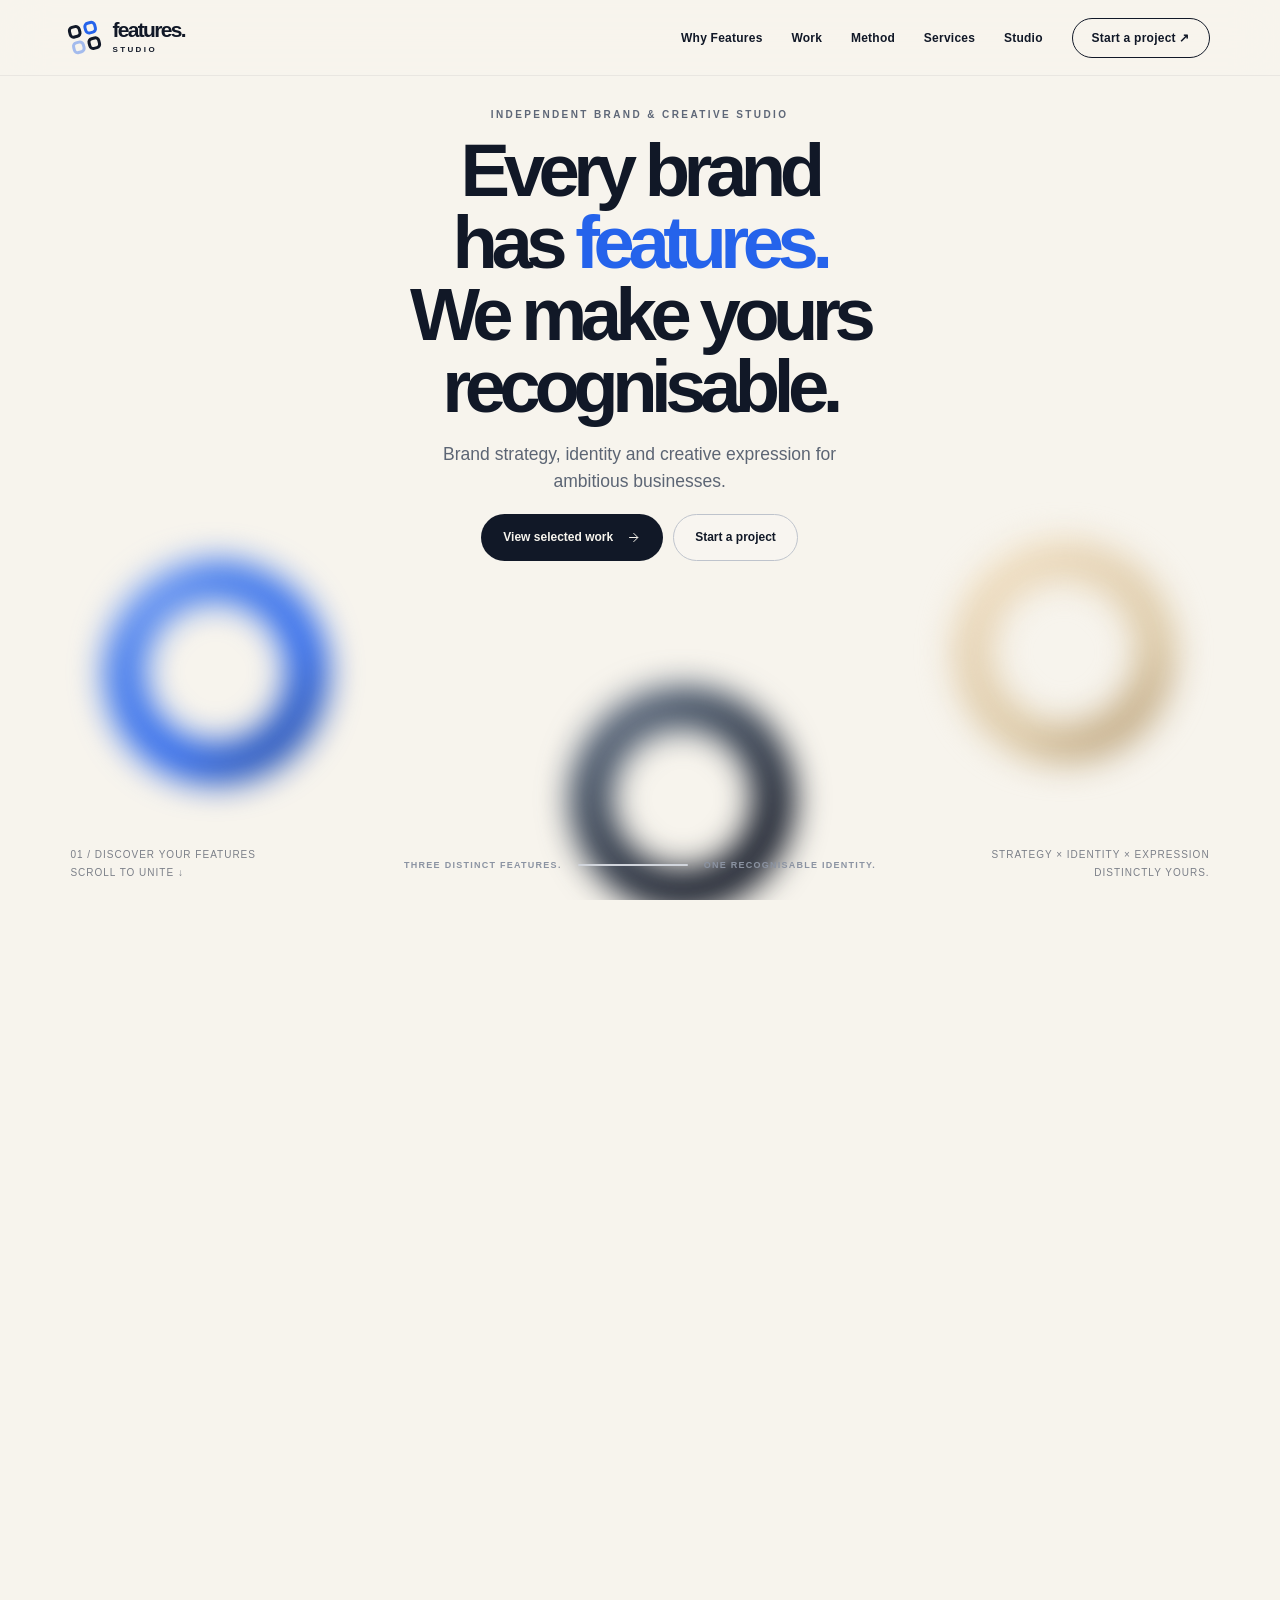
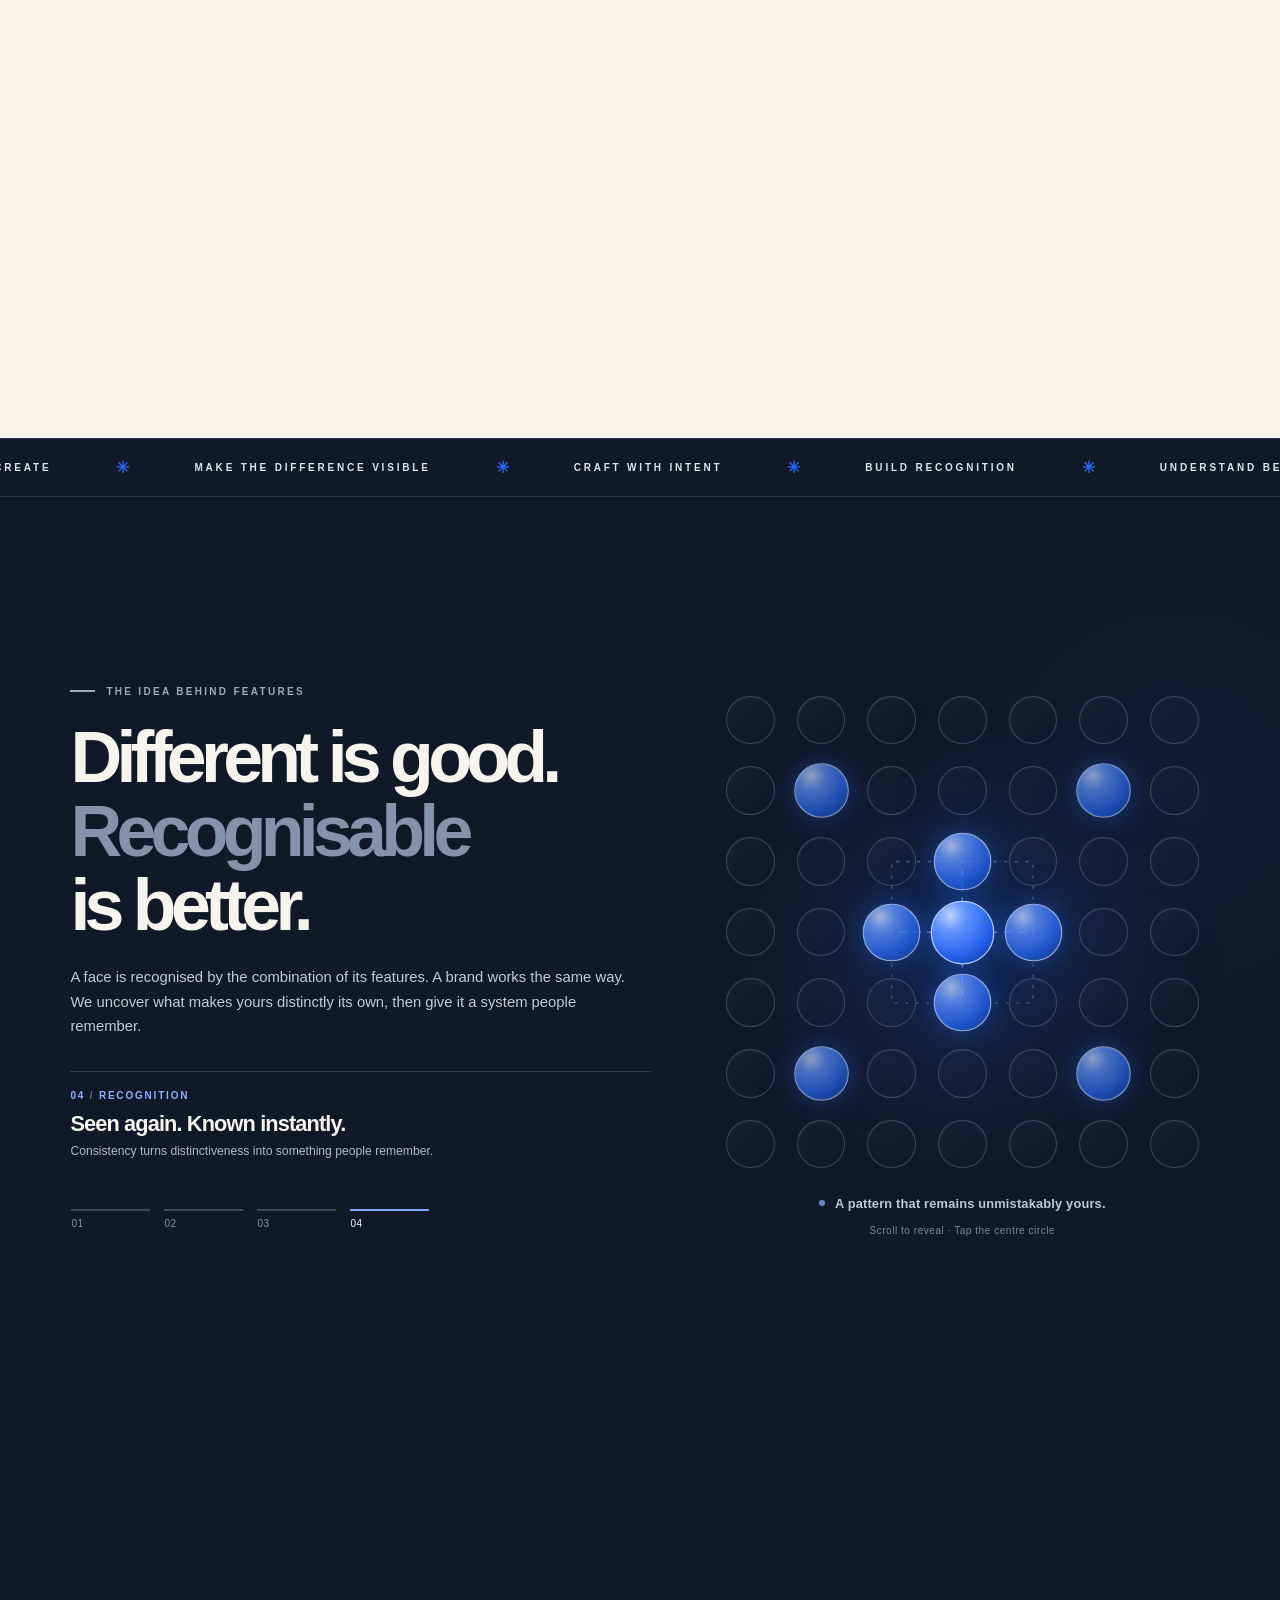
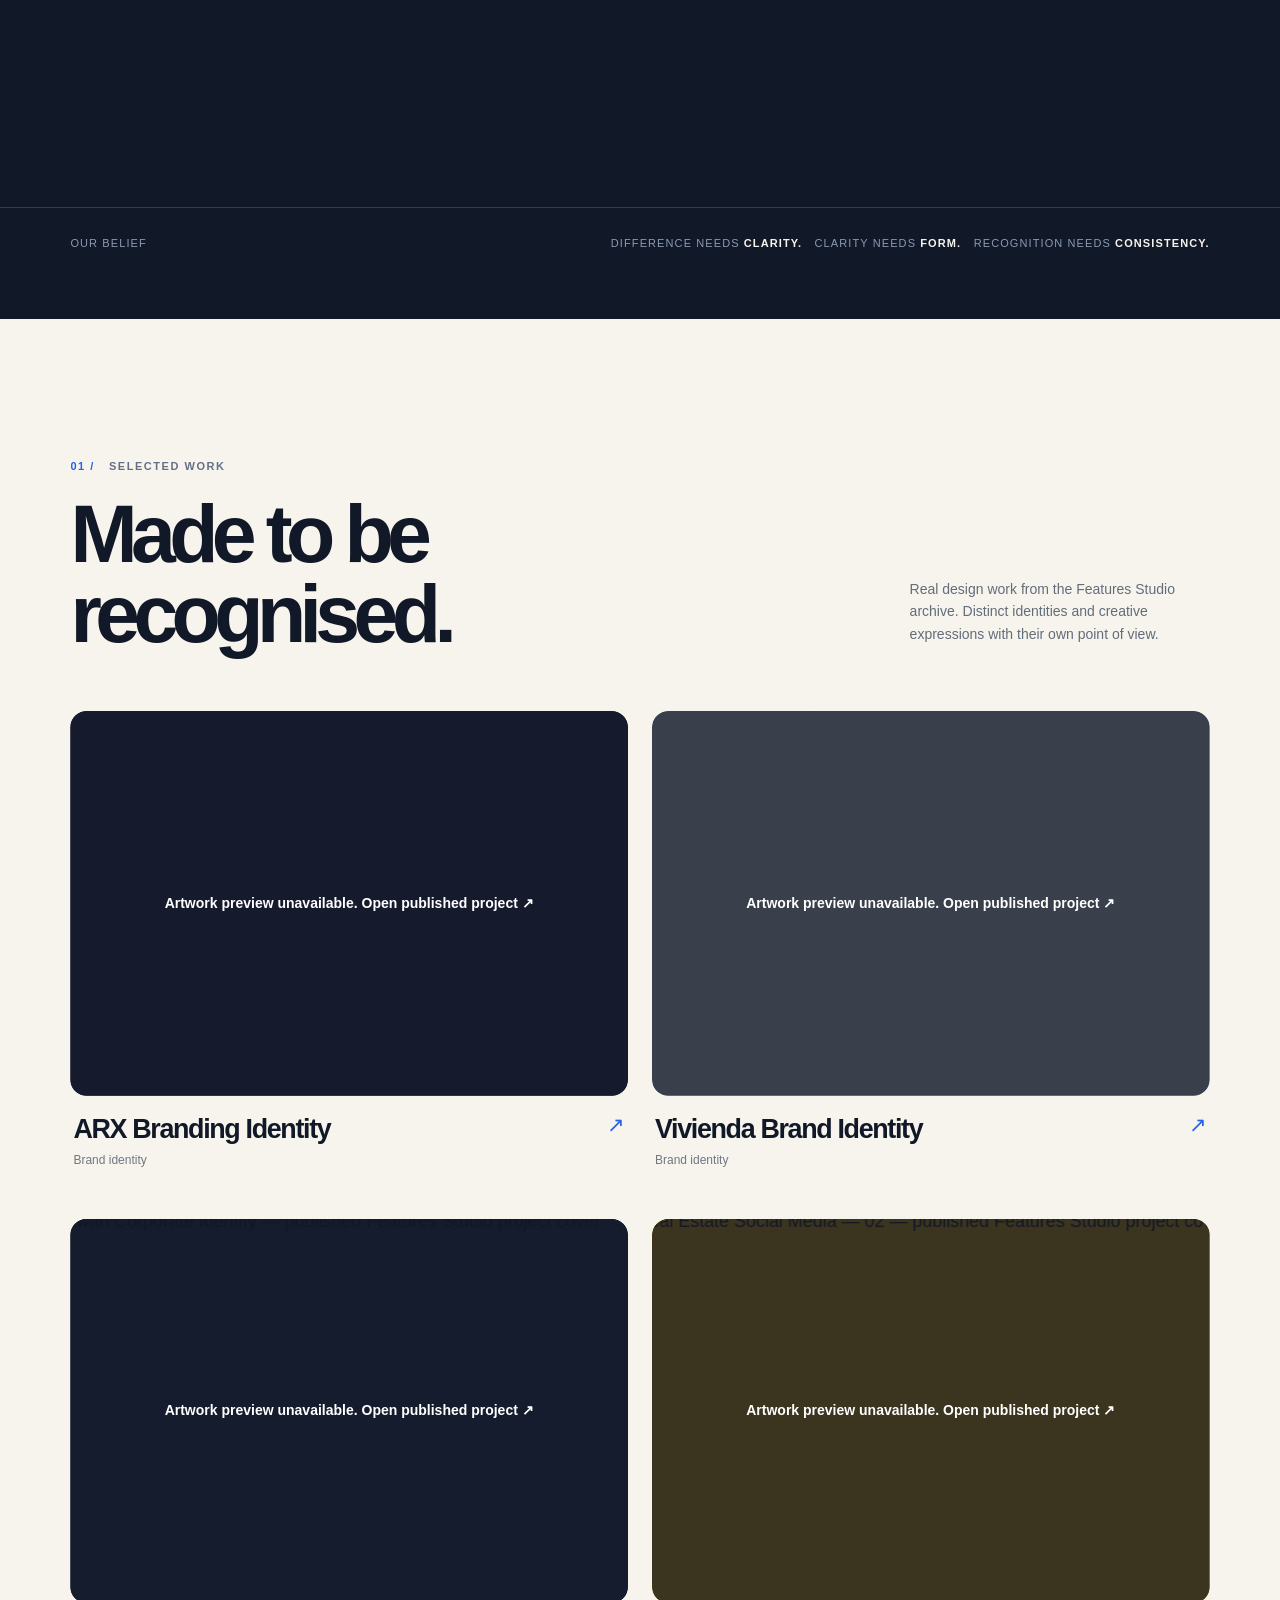
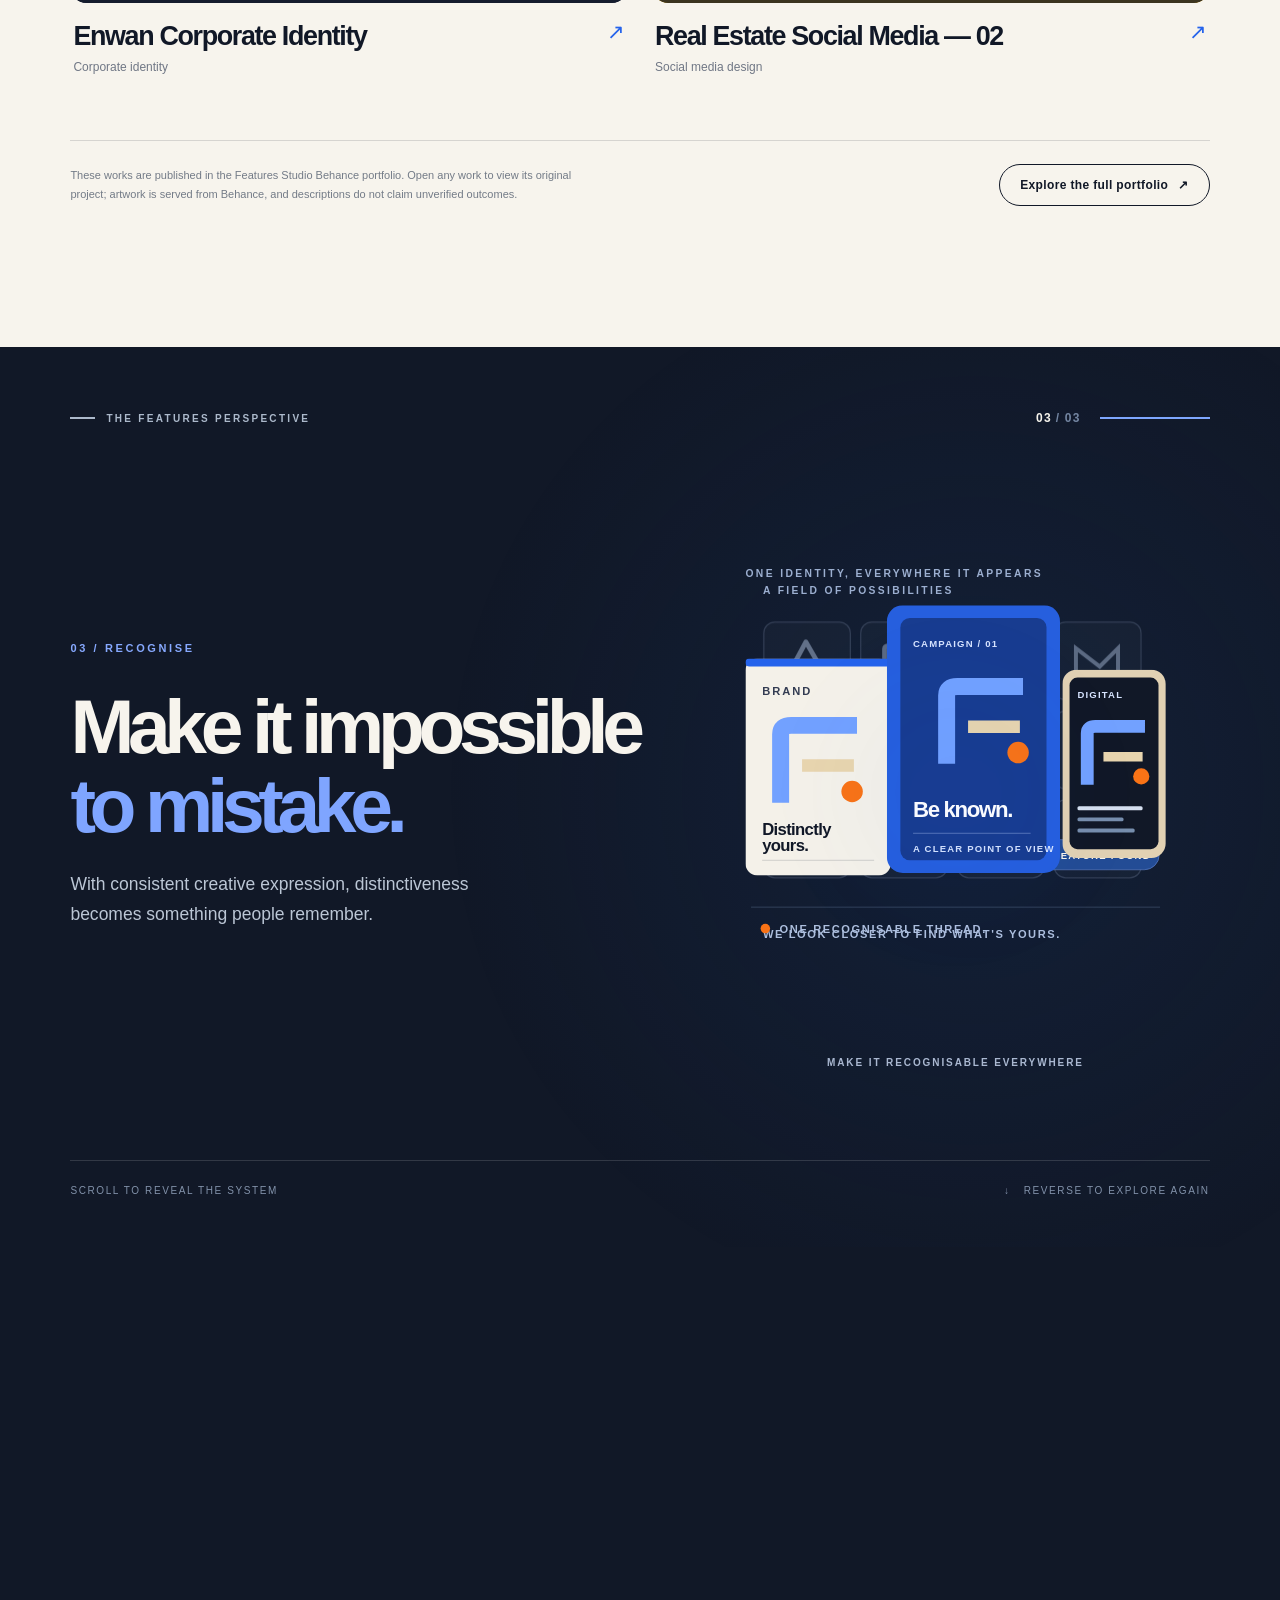
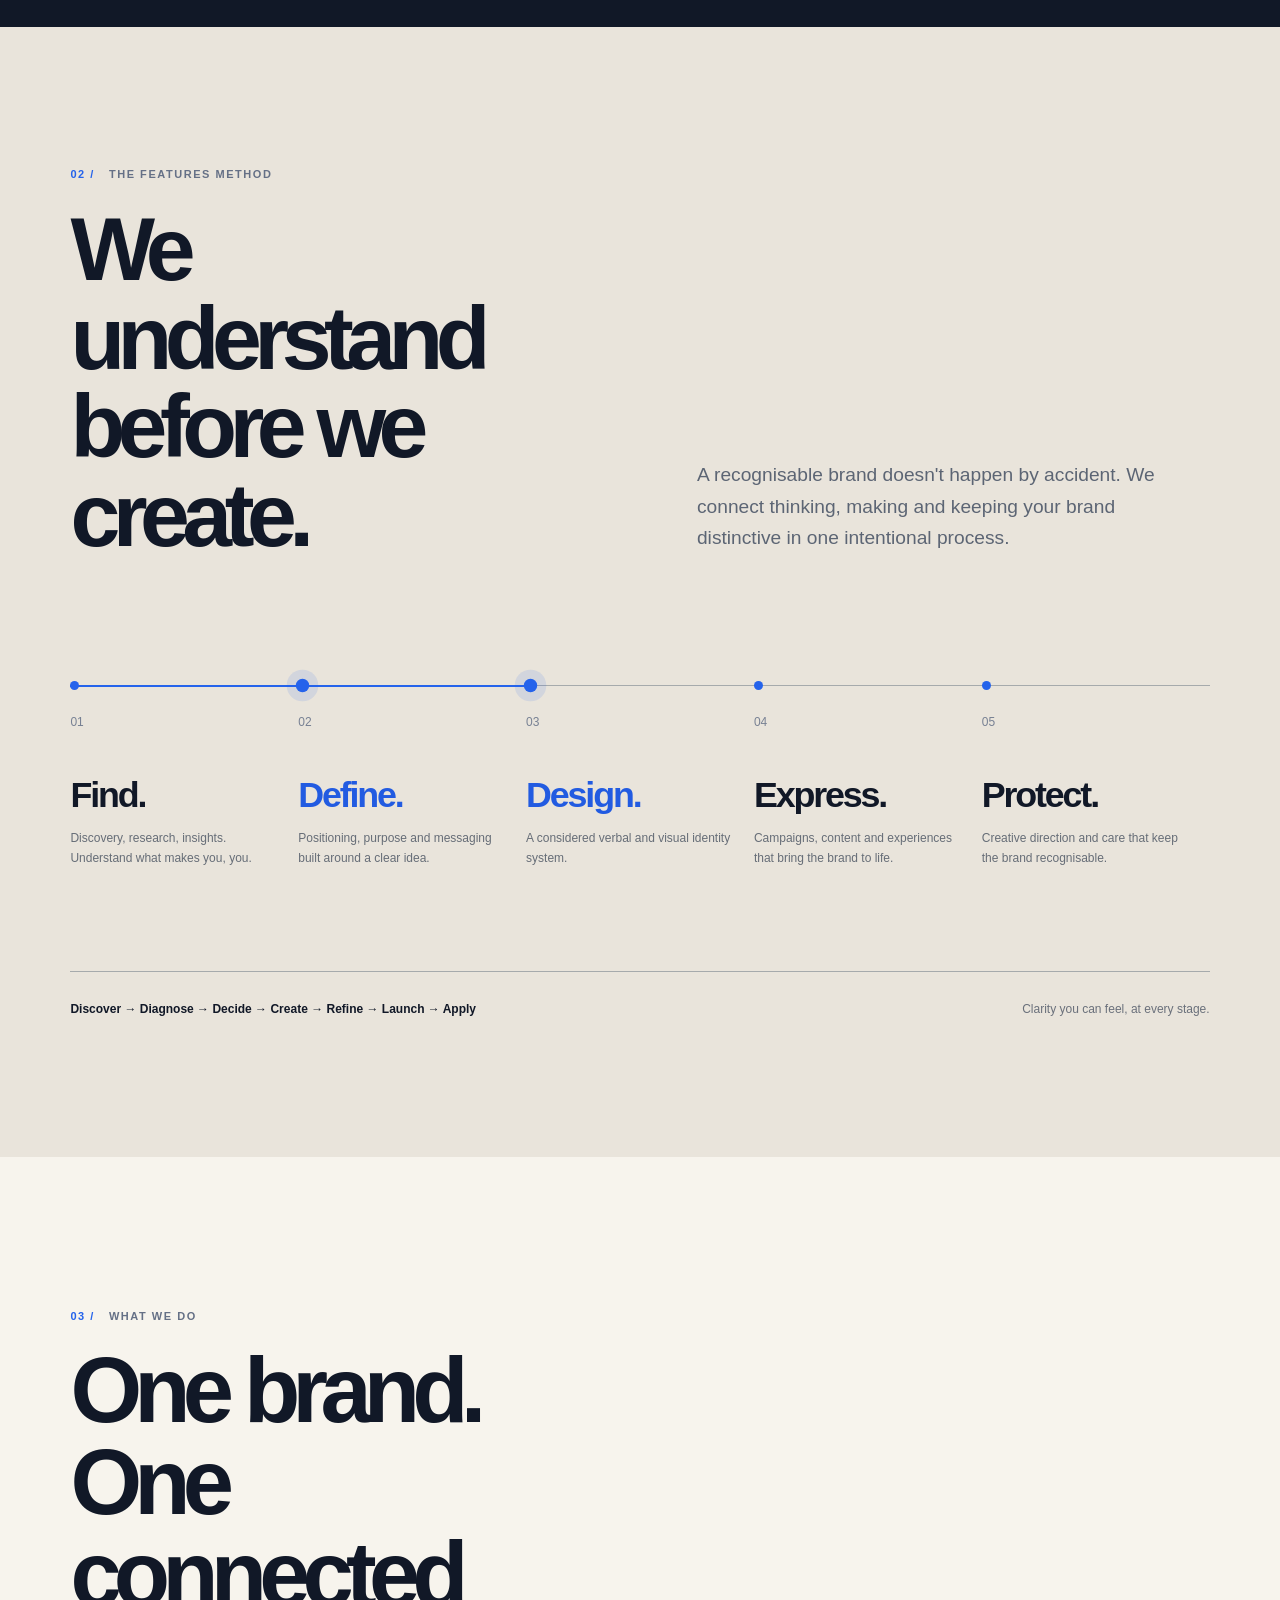
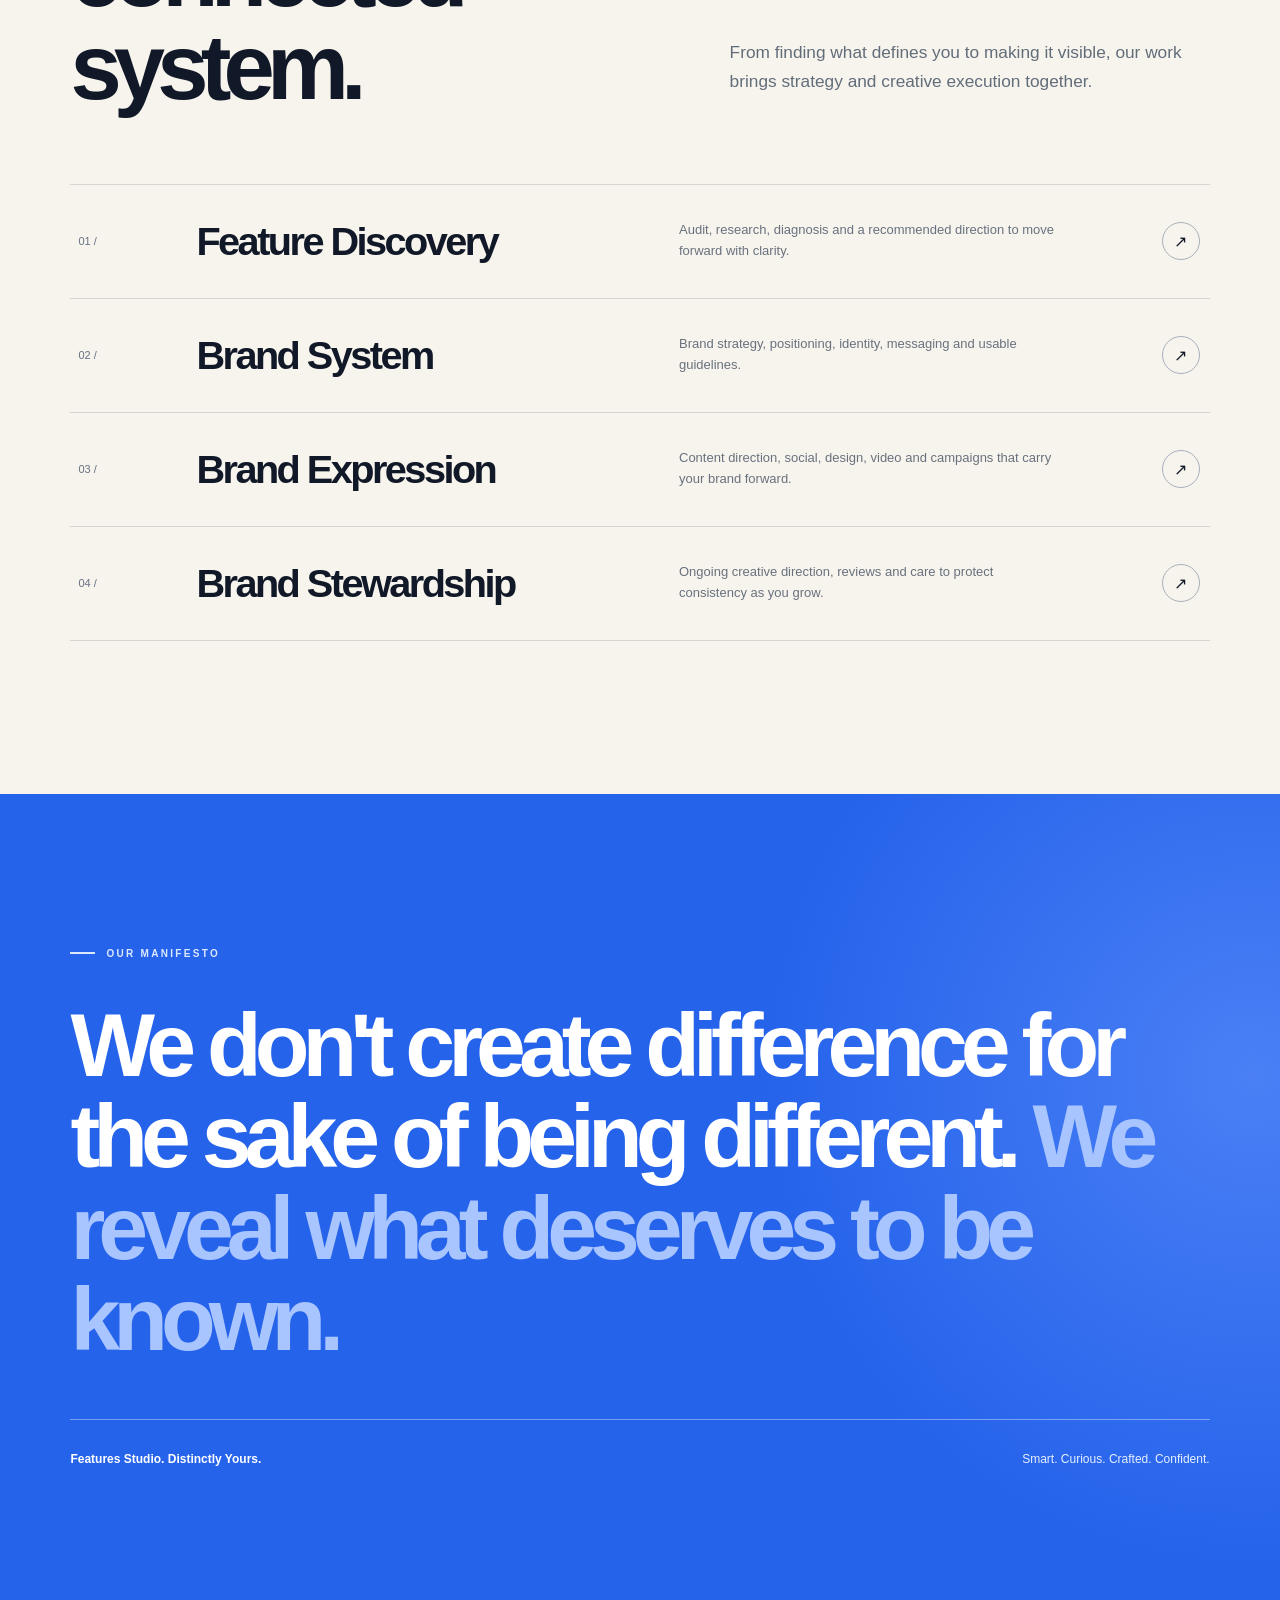
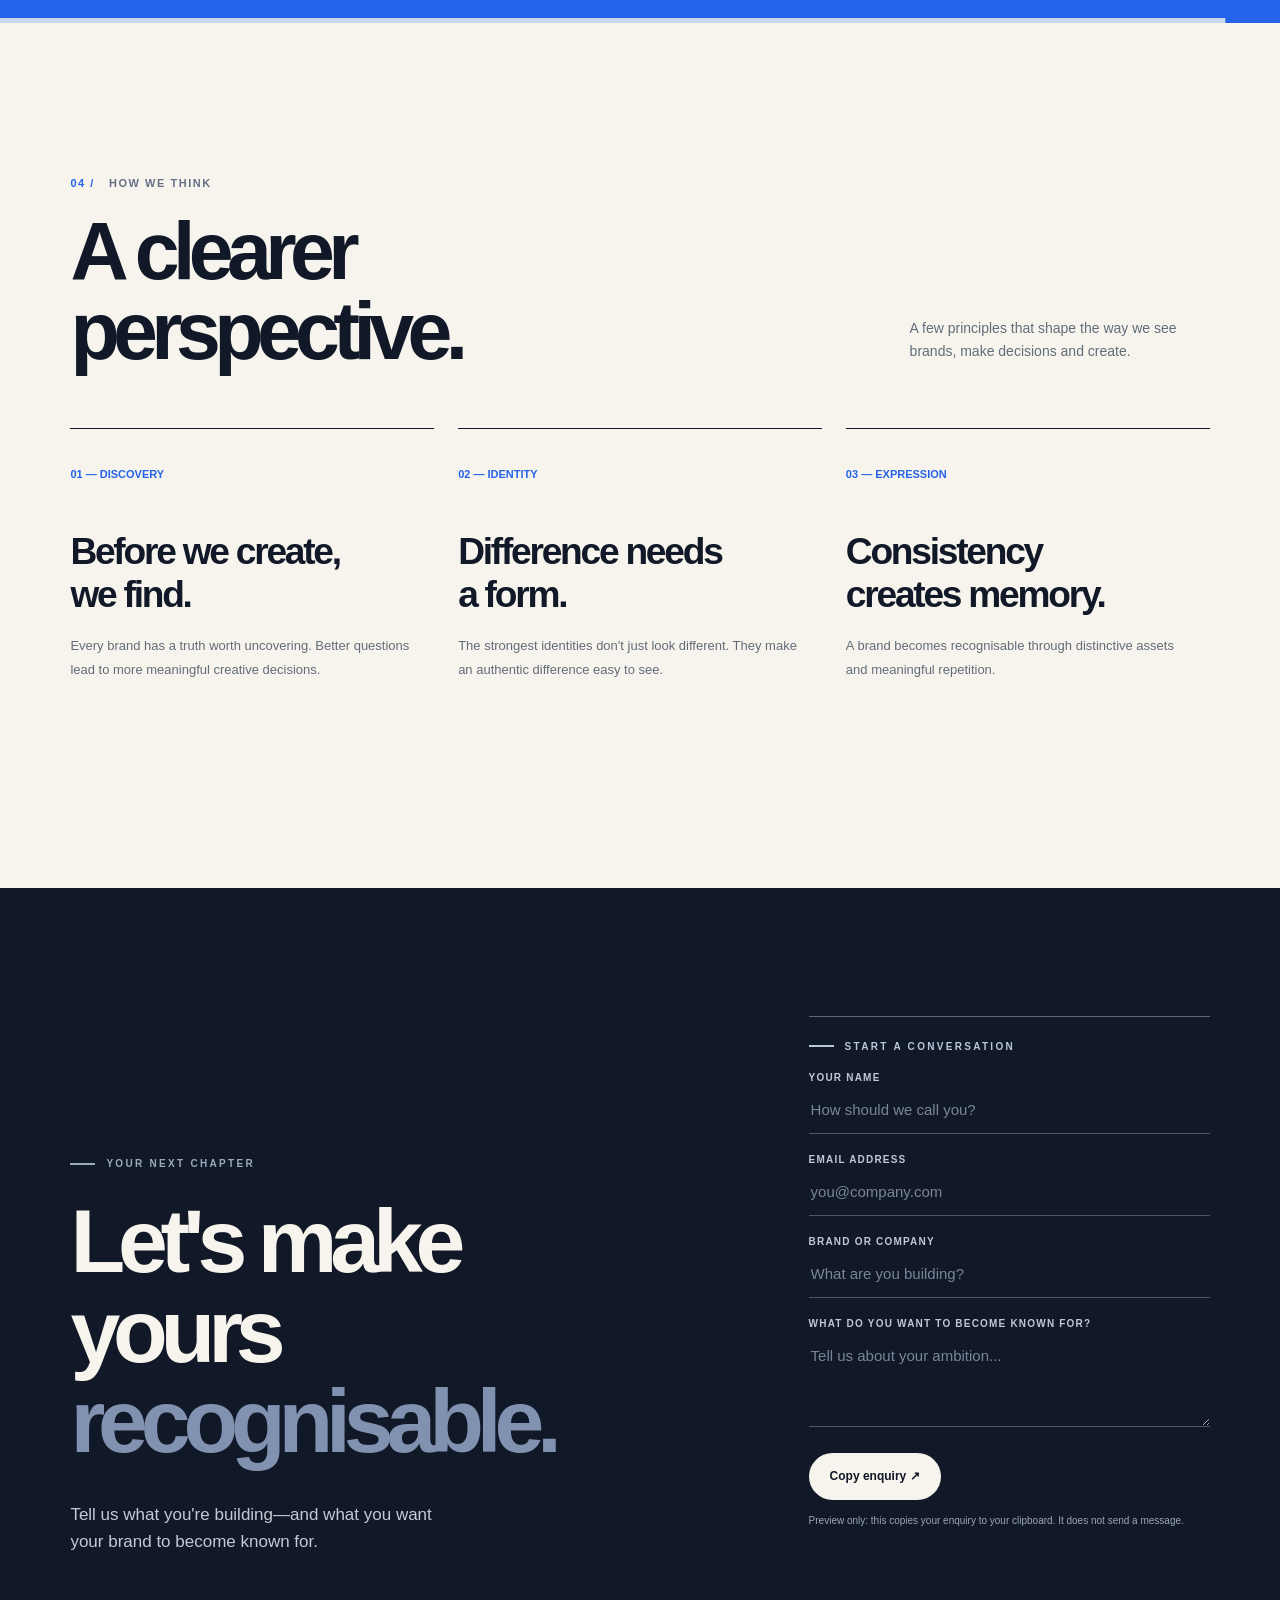
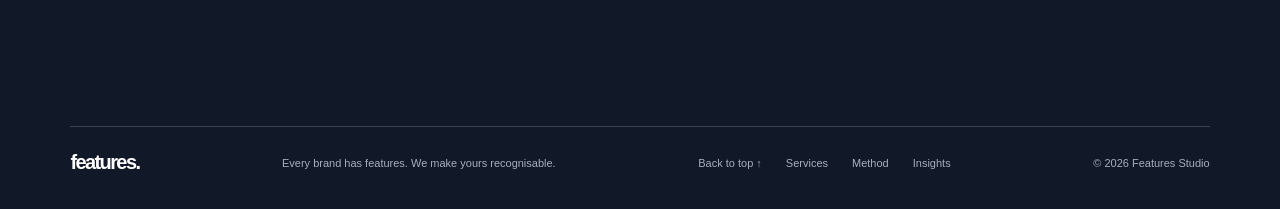
==== commit f49b3a47: "V9.1: clarify navigation, project enquiry and keyboard focus" ====
--- a/index.html
+++ b/index.html
@@ -408,6 +408,11 @@
     .story-geometry{height:clamp(212px,75svh,275px)}
   }
 
+
+  /* V9: visible keyboard focus and stable navigation during keyboard use. */
+  a:focus-visible,button:focus-visible,input:focus-visible,textarea:focus-visible{outline:2px solid var(--blue);outline-offset:4px}
+  .contact a:focus-visible,.contact button:focus-visible,.contact input:focus-visible,.contact textarea:focus-visible{outline-color:var(--paper)}
+  .site-nav:focus-within{transform:none!important;opacity:1!important;visibility:visible!important}
 </style>
 </head>
 <body>
@@ -418,7 +423,7 @@
       <span class="brand-word">features.<small>studio</small></span>
     </a>
     <nav class="nav-links" id="navlinks" aria-label="Main navigation">
-      <a href="#philosophy">Our thinking</a><a href="work.html">Portfolio</a><a href="#method">Method</a><a href="#services">Services</a><a href="#studio">Studio</a><a class="nav-cta" href="#contact">Start a project ↗</a>
+      <a href="#philosophy">Why Features</a><a href="work.html">Work</a><a href="#method">Method</a><a href="#services">Services</a><a href="#studio">Studio</a><a class="nav-cta" href="#contact">Start a project ↗</a>
     </nav>
     <button class="menu-button" id="menubtn" aria-label="Open navigation" aria-controls="navlinks" aria-expanded="false"><svg viewBox="0 0 24 24" fill="none" stroke="currentColor" stroke-width="1.8" stroke-linecap="round"><path d="M3 8h18M3 16h18"/></svg></button>
   </header>
@@ -430,7 +435,7 @@
             <div class="hero-kicker">Independent brand & creative studio</div>
             <h1 id="hero-heading"><span class="line">Every brand</span><span class="line">has <span class="blue">features.</span></span><span class="line">We make yours</span><span class="line">recognisable.</span></h1>
             <p class="hero-desc">Brand strategy, identity and creative expression for ambitious businesses.</p>
-            <div class="hero-actions"><a class="pill solid" href="#work">Explore our world <svg aria-hidden="true" viewBox="0 0 24 24" fill="none" stroke="currentColor" stroke-width="1.6"><path d="M5 12h14m-7-7 7 7-7 7"/></svg></a><a class="pill outline" href="#contact">Start a project</a></div>
+            <div class="hero-actions"><a class="pill solid" href="#work">View selected work <svg aria-hidden="true" viewBox="0 0 24 24" fill="none" stroke="currentColor" stroke-width="1.6"><path d="M5 12h14m-7-7 7 7-7 7"/></svg></a><a class="pill outline" href="#contact">Start a project</a></div>
           </div>
           <div class="hero-art hero-fusion" role="img" aria-label="Three different coloured, initially blurred circles move together as you scroll and become one crisp, subtly shining circle — a recognisable identity.">
             <div class="fusion-field" id="fusion-field" aria-hidden="true">
@@ -636,10 +641,10 @@
       </div>
     </div></section>
     <section class="manifesto" id="studio" aria-labelledby="manifesto-title"><div class="wrap reveal"><div class="overline">Our manifesto</div><h2 id="manifesto-title">We don't create difference for the sake of being different. <em>We reveal what deserves to be known.</em></h2><div class="manifesto-foot"><strong>Features Studio. Distinctly Yours.</strong><span>Smart. Curious. Crafted. Confident.</span></div></div></section>
-    <section class="thinking" aria-labelledby="thinking-title"><div class="wrap"><div class="section-header reveal"><div><div class="section-index"><span class="index-number">04 /</span> How we think</div><h2 id="thinking-title">A clearer<br/>perspective.</h2></div><p>A few principles that shape the way we see brands, make decisions and create.</p></div><div class="thinking-grid"><div class="thought reveal"><span class="thought-num">01 — DISCOVERY</span><h3>Before we create,<br/>we find.</h3><p>Every brand has a truth worth uncovering. Better questions lead to more meaningful creative decisions.</p></div><div class="thought reveal"><span class="thought-num">02 — IDENTITY</span><h3>Difference needs<br/>a form.</h3><p>The strongest identities don't just look different. They make an authentic difference easy to see.</p></div><div class="thought reveal"><span class="thought-num">03 — EXPRESSION</span><h3>Consistency<br/>creates memory.</h3><p>A brand becomes recognisable through distinctive assets and meaningful repetition.</p></div></div></div></section>
+    <section class="thinking" id="insights" aria-labelledby="thinking-title"><div class="wrap"><div class="section-header reveal"><div><div class="section-index"><span class="index-number">04 /</span> How we think</div><h2 id="thinking-title">A clearer<br/>perspective.</h2></div><p>A few principles that shape the way we see brands, make decisions and create.</p></div><div class="thinking-grid"><div class="thought reveal"><span class="thought-num">01 — DISCOVERY</span><h3>Before we create,<br/>we find.</h3><p>Every brand has a truth worth uncovering. Better questions lead to more meaningful creative decisions.</p></div><div class="thought reveal"><span class="thought-num">02 — IDENTITY</span><h3>Difference needs<br/>a form.</h3><p>The strongest identities don't just look different. They make an authentic difference easy to see.</p></div><div class="thought reveal"><span class="thought-num">03 — EXPRESSION</span><h3>Consistency<br/>creates memory.</h3><p>A brand becomes recognisable through distinctive assets and meaningful repetition.</p></div></div></div></section>
     <section class="contact" id="contact" aria-labelledby="contact-title"><div class="wrap"><div class="contact-content"><div class="reveal"><div class="overline" style="color:#9ba9bd">Your next chapter</div><h2 id="contact-title">Let's make<br/>yours <span>recognisable.</span></h2><p>Tell us what you're building—and what you want your brand to become known for.</p></div>
-      <form class="project-form reveal" id="projectform"><div class="overline" style="color:#b9c7dc">Start a conversation</div><label for="name">Your name</label><input id="name" name="name" type="text" placeholder="How should we call you?" autocomplete="name" required maxlength="100"/><label for="email">Email address</label><input id="email" name="email" type="email" placeholder="you@company.com" autocomplete="email" required maxlength="200"/><label for="brand">Brand or company</label><input id="brand" name="brand" type="text" placeholder="What are you building?" maxlength="120"/><label for="ambition">What do you want to become known for?</label><textarea id="ambition" name="ambition" placeholder="Tell us about your ambition..." required maxlength="2000"></textarea><button type="submit" class="pill">Prepare enquiry ↗</button><p class="form-note">Prototype mode: the form does not transmit data. The final website will connect to your chosen business email or CRM.</p><p class="form-feedback" id="formfeedback" aria-live="polite"></p></form>
-    </div><footer class="footer"><a href="#top" aria-label="Back to top"><strong>features.</strong></a><span>Every brand has features. We make yours recognisable.</span><div class="footer-links"><a href="#top">Back to top ↑</a><a href="#services">Services</a><a href="#method">Method</a></div><span>© <span id="year"></span> Features Studio</span></footer>
+      <form class="project-form reveal" id="projectform"><div class="overline" style="color:#b9c7dc">Start a conversation</div><label for="name">Your name</label><input id="name" name="name" type="text" placeholder="How should we call you?" autocomplete="name" required maxlength="100"/><label for="email">Email address</label><input id="email" name="email" type="email" placeholder="you@company.com" autocomplete="email" required maxlength="200"/><label for="brand">Brand or company</label><input id="brand" name="brand" type="text" placeholder="What are you building?" maxlength="120"/><label for="ambition">What do you want to become known for?</label><textarea id="ambition" name="ambition" placeholder="Tell us about your ambition..." required maxlength="2000"></textarea><button type="submit" class="pill">Copy enquiry ↗</button><p class="form-note">Preview only: this copies your enquiry to your clipboard. It does not send a message.</p><p class="form-feedback" id="formfeedback" aria-live="polite"></p></form>
+    </div><footer class="footer"><a href="#top" aria-label="Back to top"><strong>features.</strong></a><span>Every brand has features. We make yours recognisable.</span><div class="footer-links"><a href="#top">Back to top ↑</a><a href="#services">Services</a><a href="#method">Method</a><a href="#insights">Insights</a></div><span>© <span id="year"></span> Features Studio</span></footer>
     </div></section>
   </main>
   <script>
@@ -668,8 +673,8 @@
     if('IntersectionObserver' in window){const obs=new IntersectionObserver(entries=>{entries.forEach(entry=>{if(entry.isIntersecting){entry.target.classList.add('is-visible');obs.unobserve(entry.target)}})},{threshold:.10,rootMargin:'0px 0px -25px 0px'});targets.forEach(t=>obs.observe(t))}else{targets.forEach(t=>t.classList.add('is-visible'))}
     const form=document.getElementById('projectform'),feedback=document.getElementById('formfeedback');
     form.addEventListener('submit',async e=>{e.preventDefault();if(!form.reportValidity())return;const data=new FormData(form);const message=`FEATURES STUDIO — PROJECT ENQUIRY\n\nName: ${data.get('name')}\nEmail: ${data.get('email')}\nBrand: ${data.get('brand')||'Not specified'}\n\nWhat we want to become known for:\n${data.get('ambition')}`;
-      try{await navigator.clipboard.writeText(message);feedback.textContent='Enquiry copied to your clipboard. Nothing has been sent; connect a business inbox before launch.'}
-      catch{feedback.textContent='Preview only — nothing has been sent. Your details remain on this page.'}
+      try{await navigator.clipboard.writeText(message);feedback.textContent='Enquiry copied. No message has been sent.'}
+      catch{feedback.textContent='Could not copy the enquiry. Nothing has been sent; your details remain on this page.'}
     });
   })();
   </script>
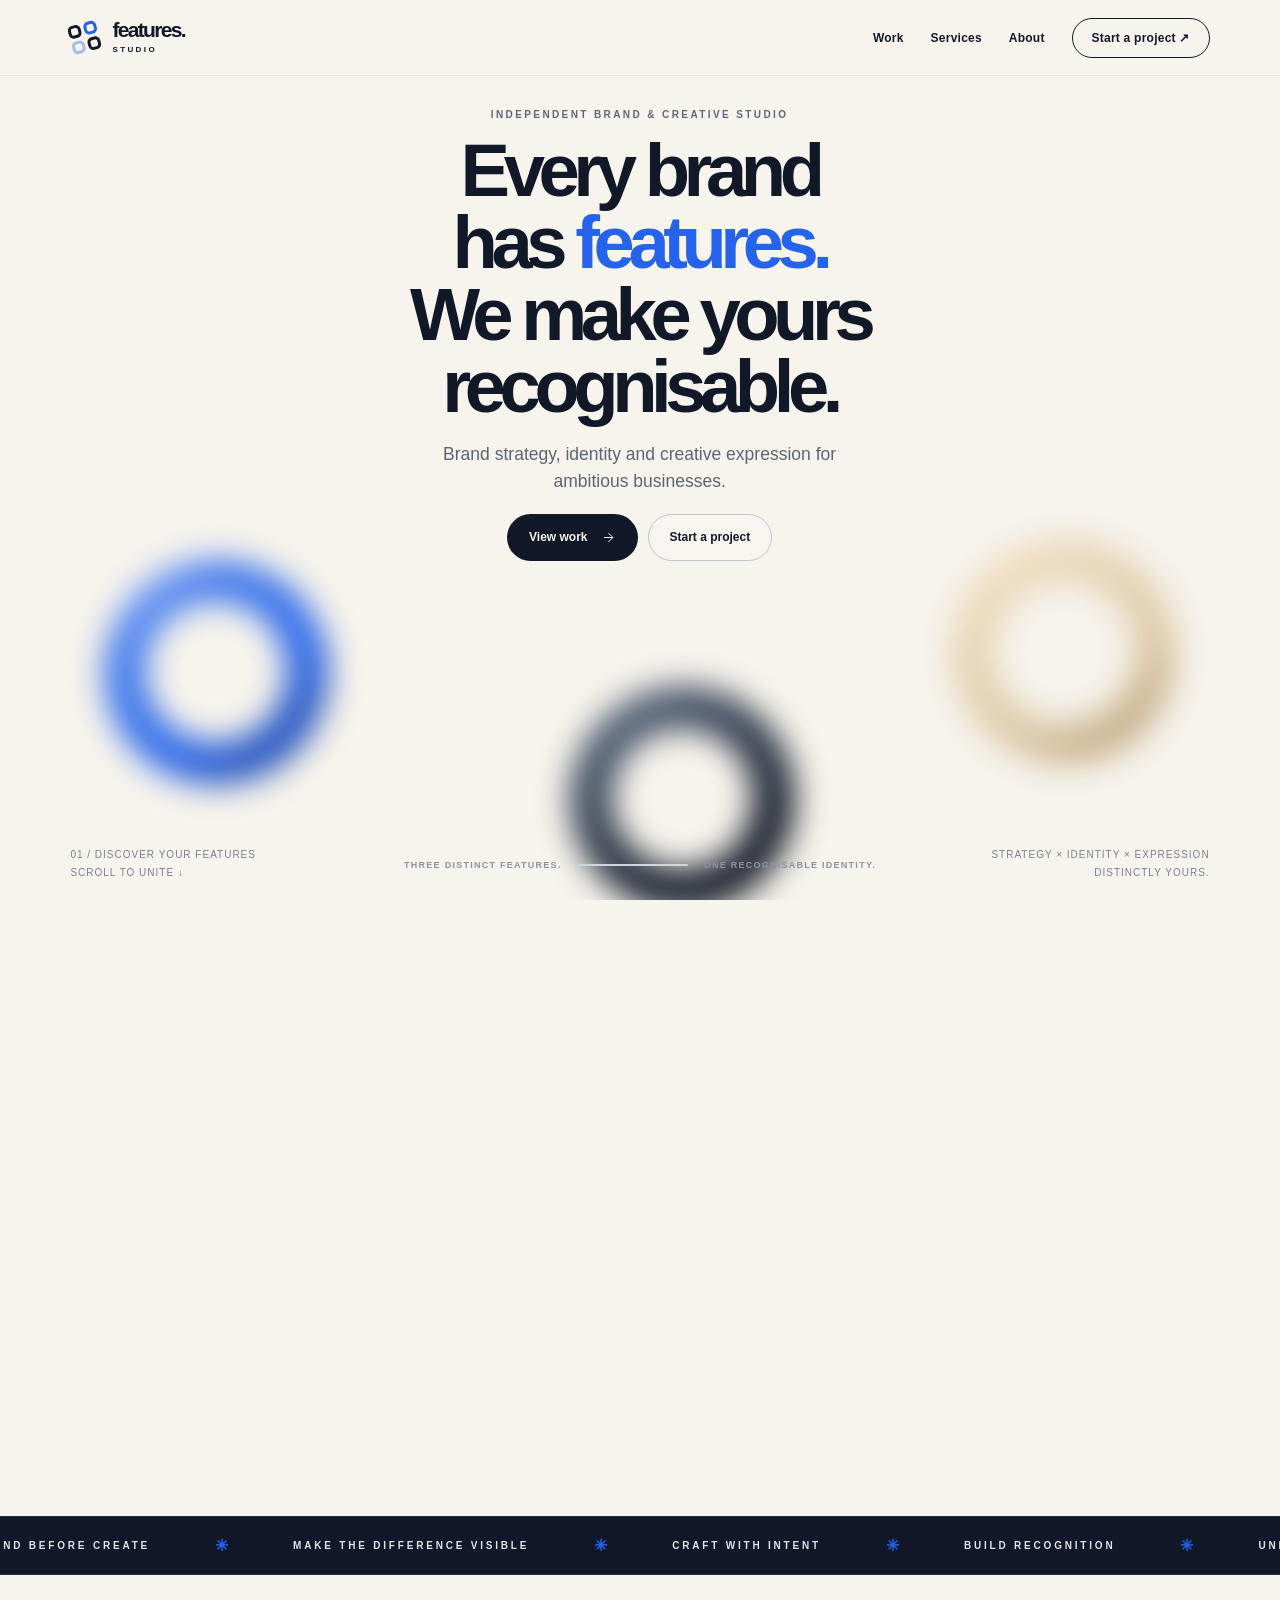
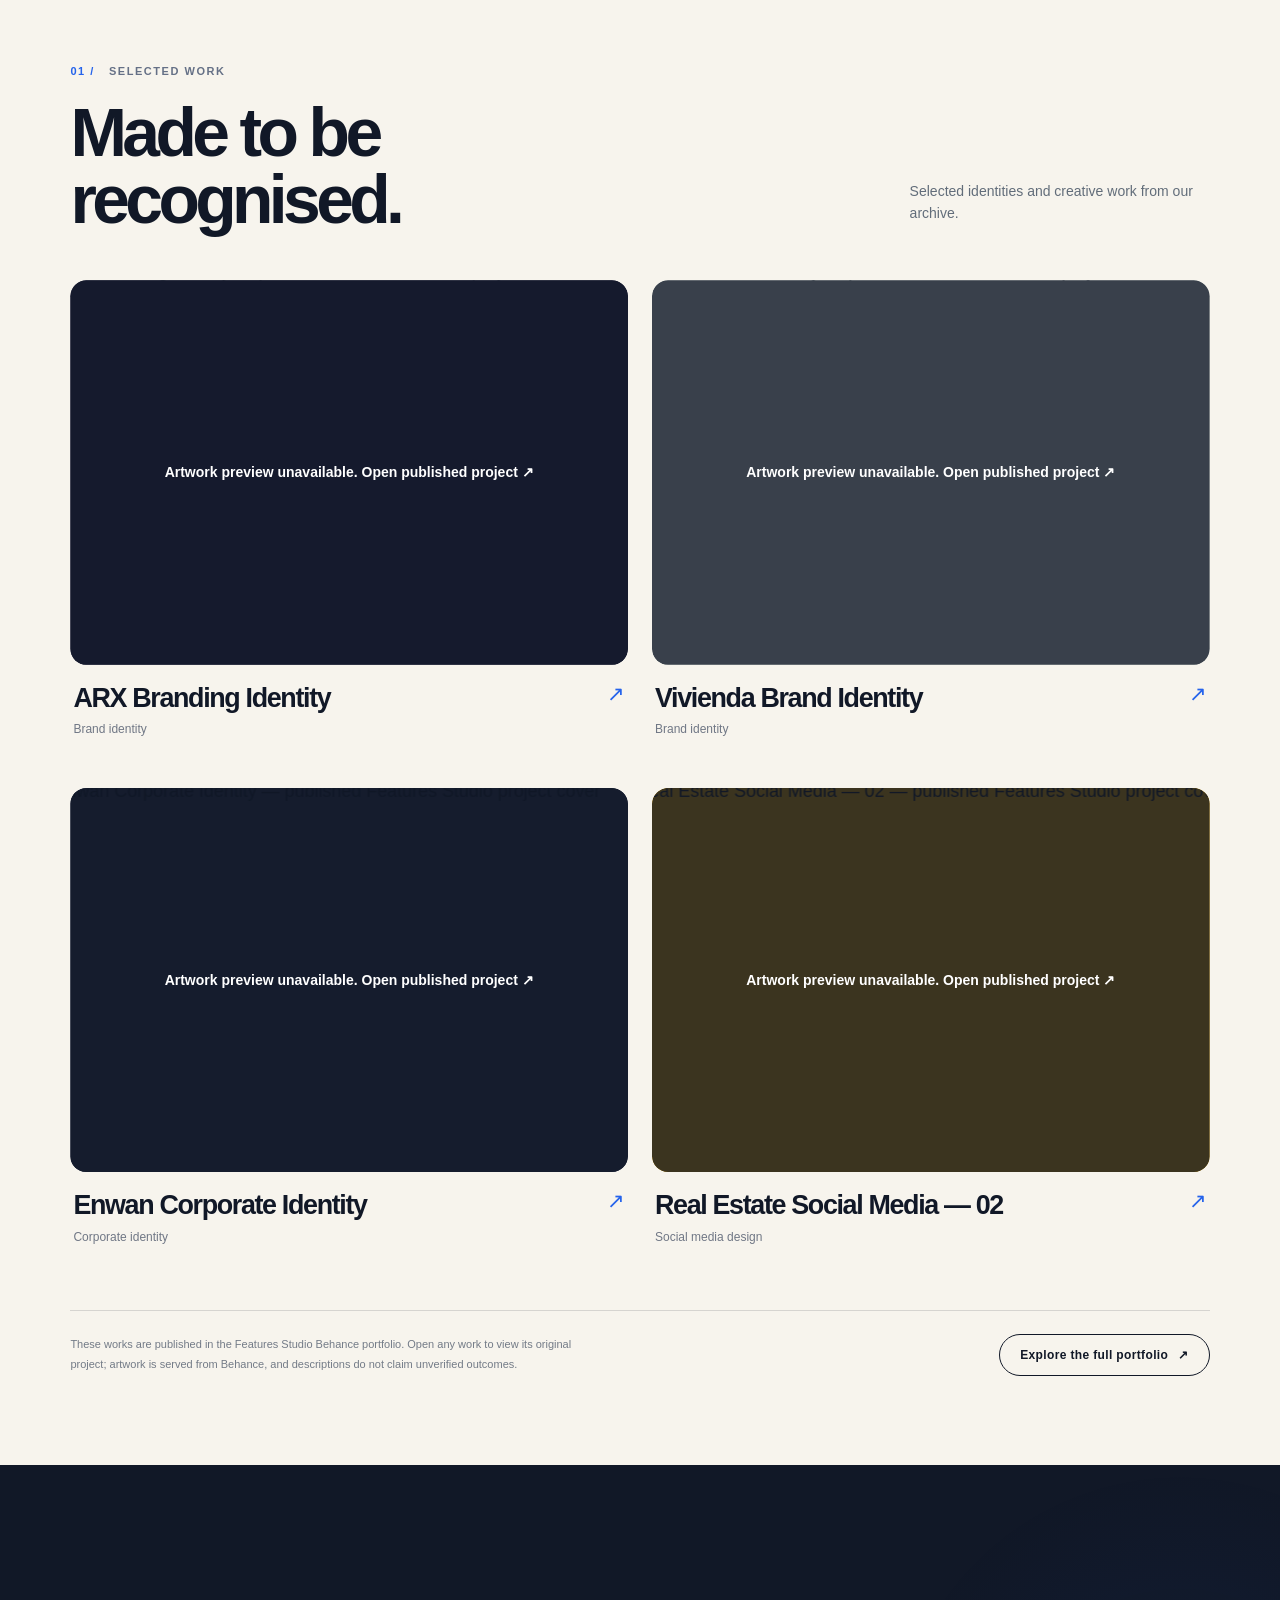
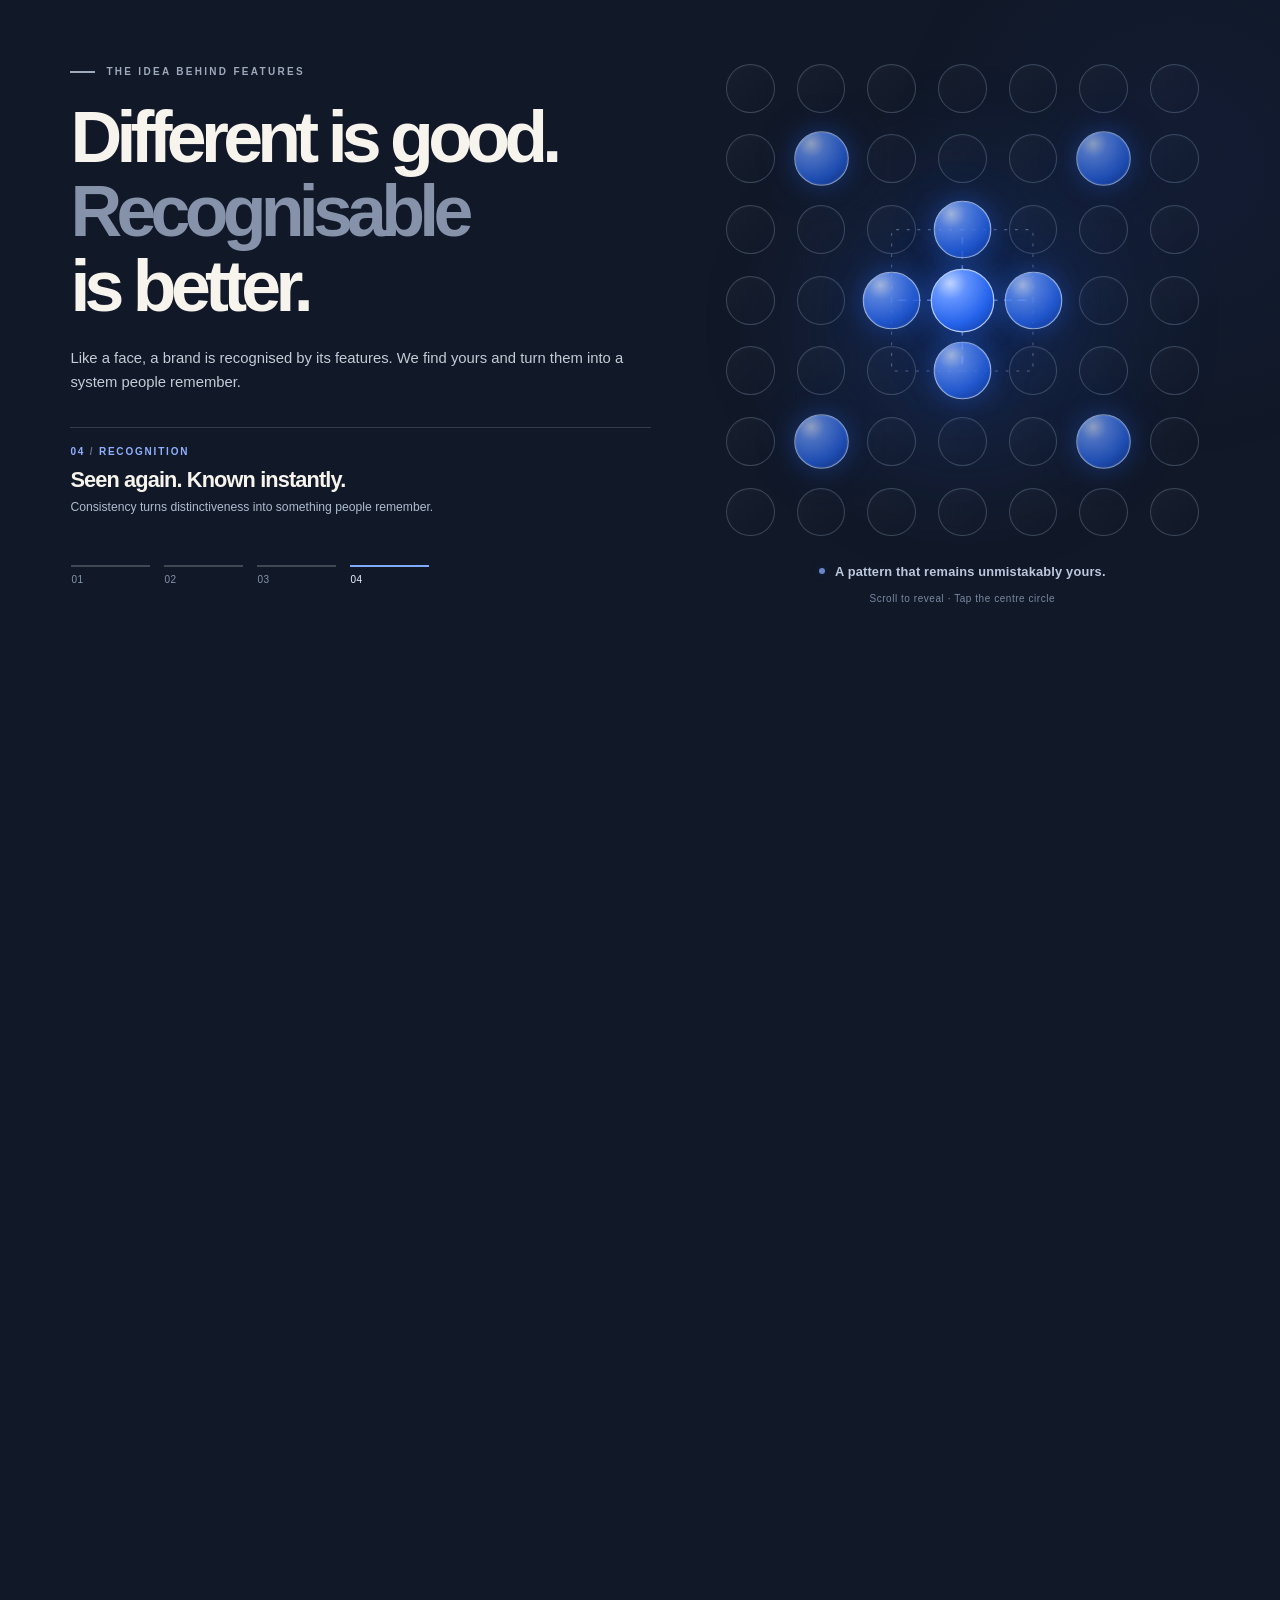
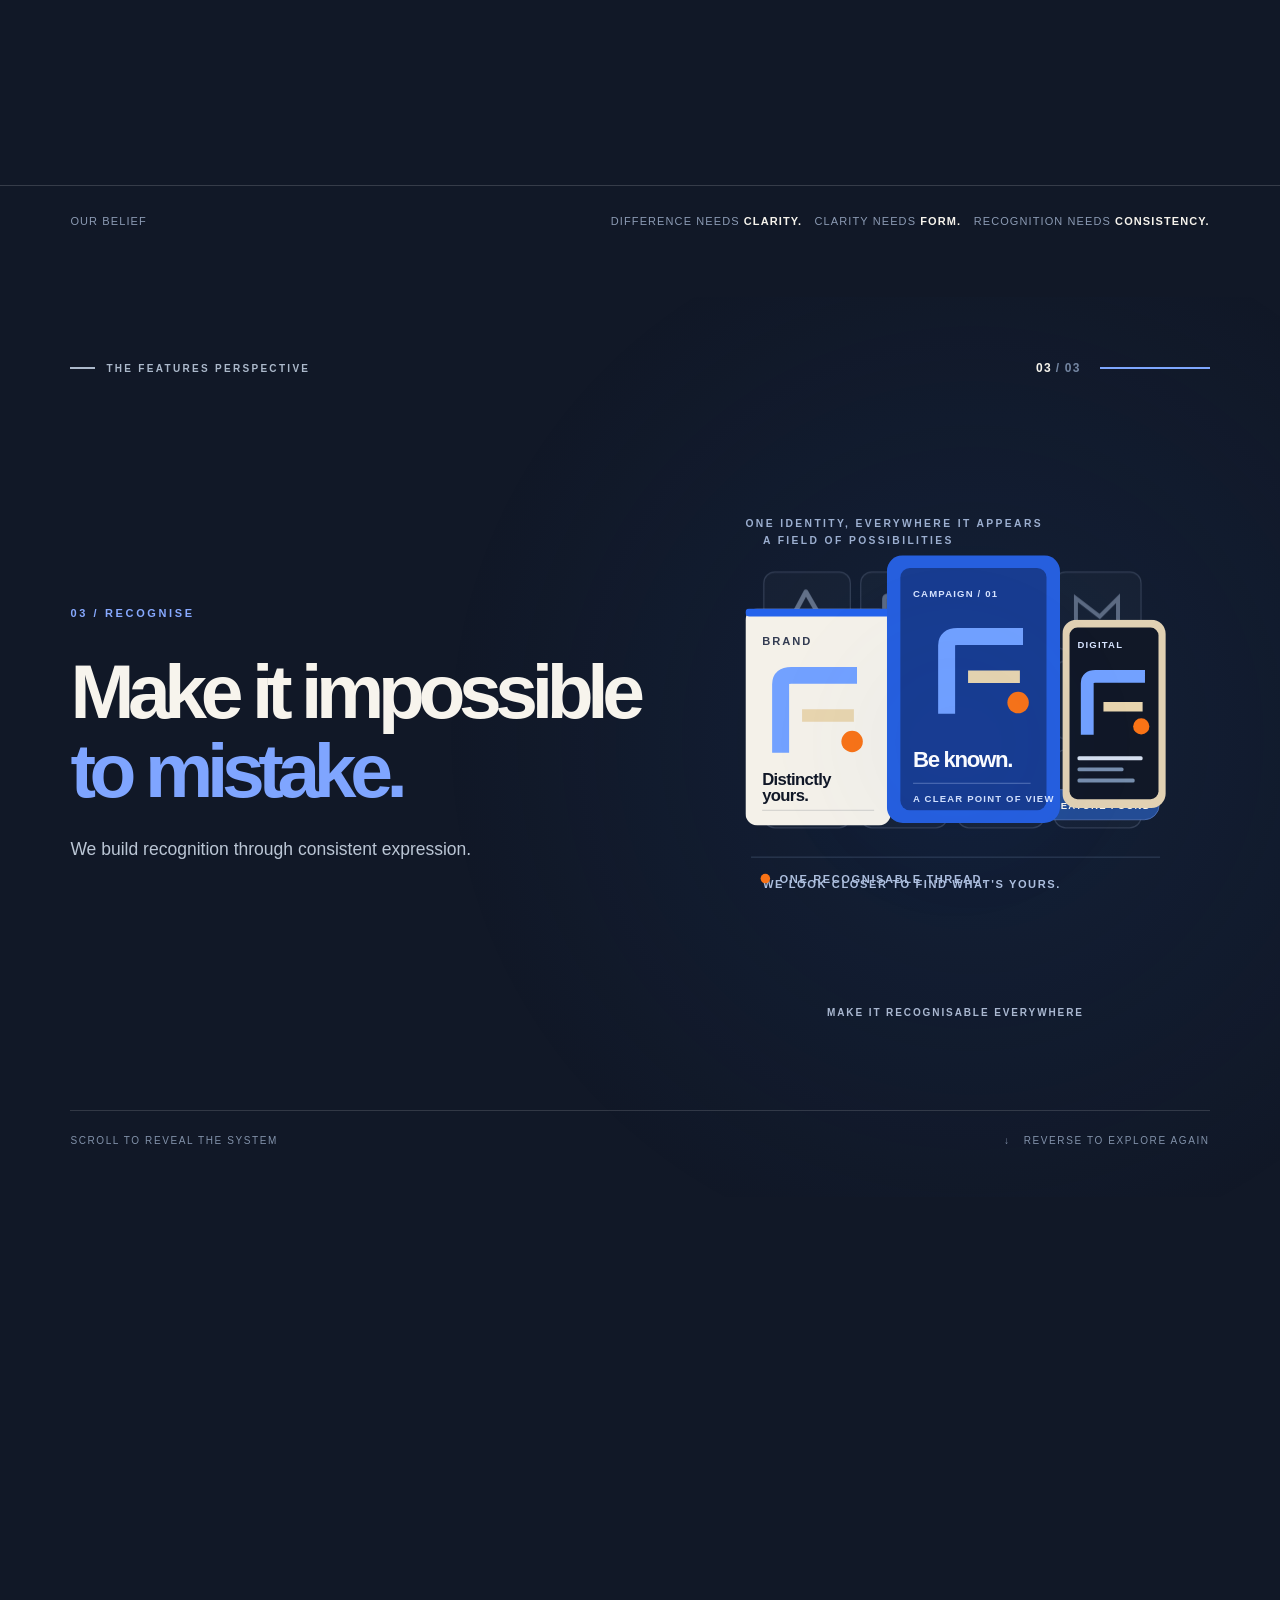
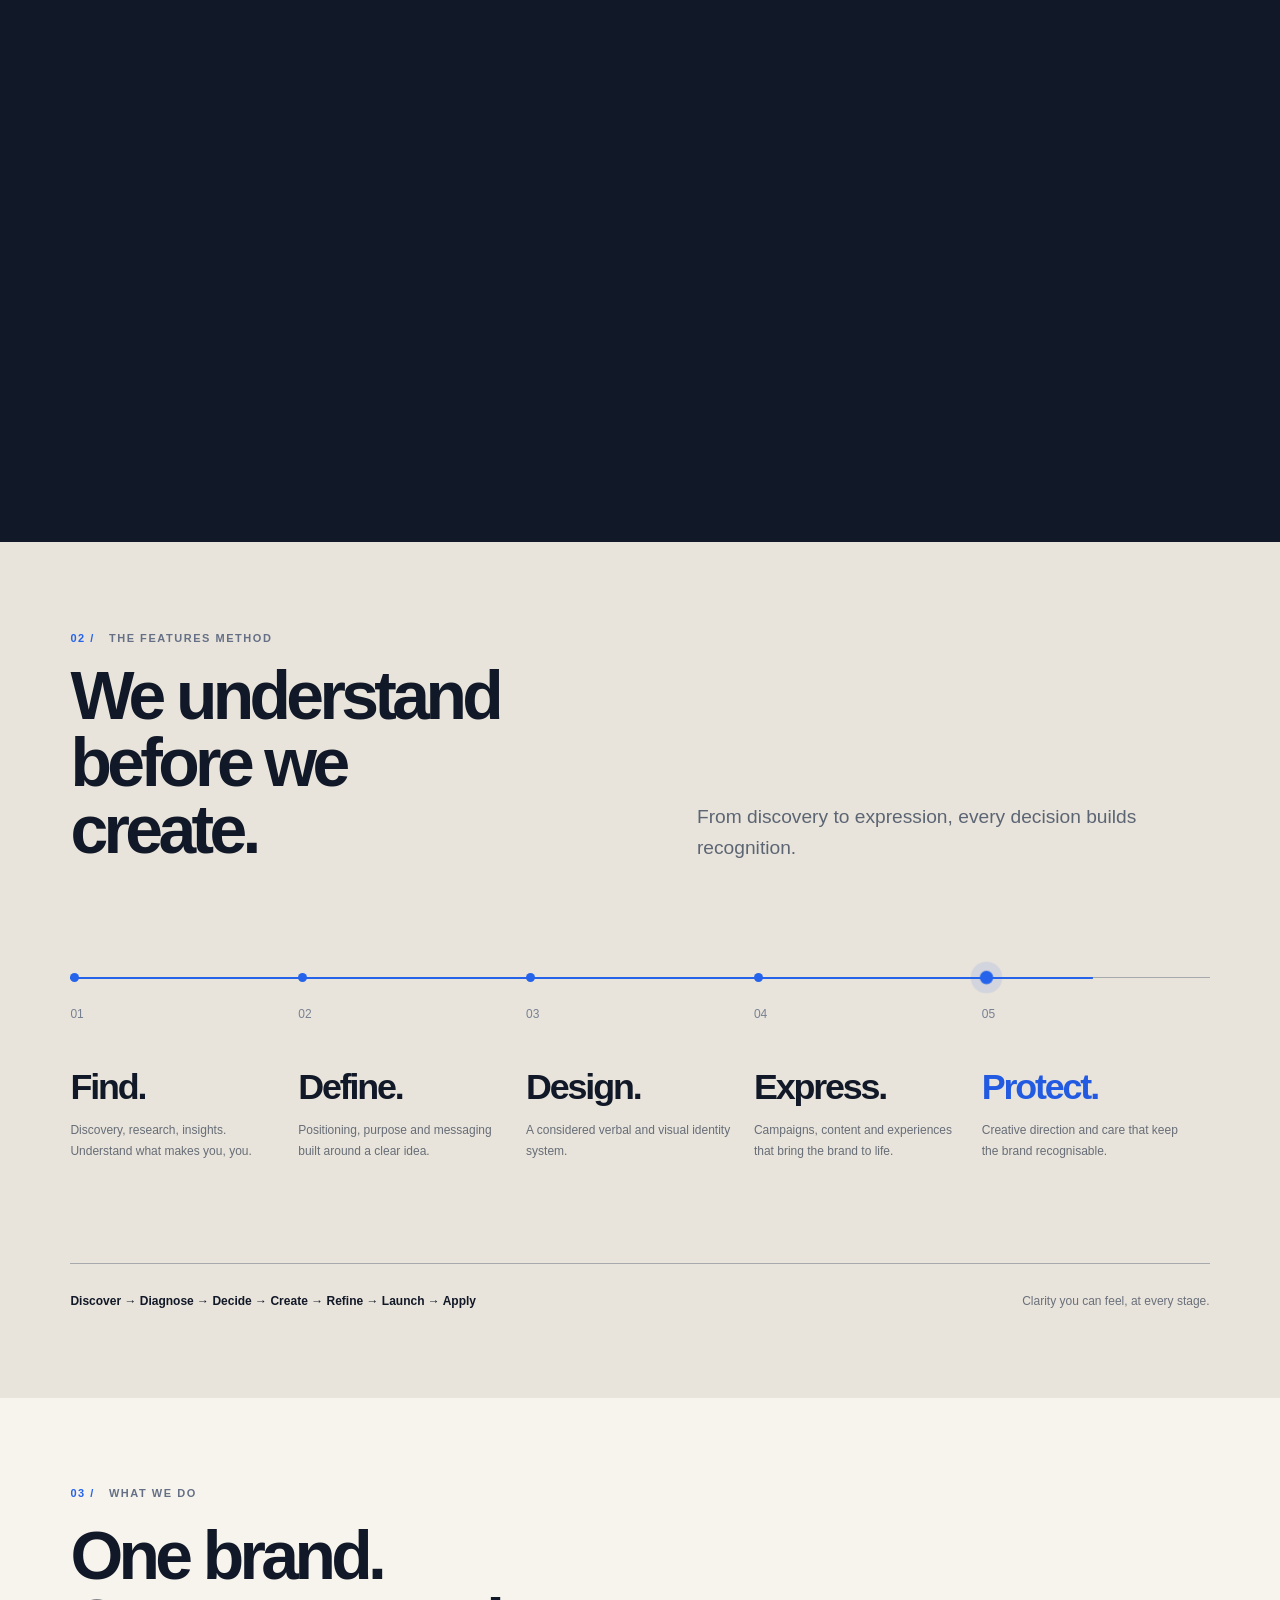
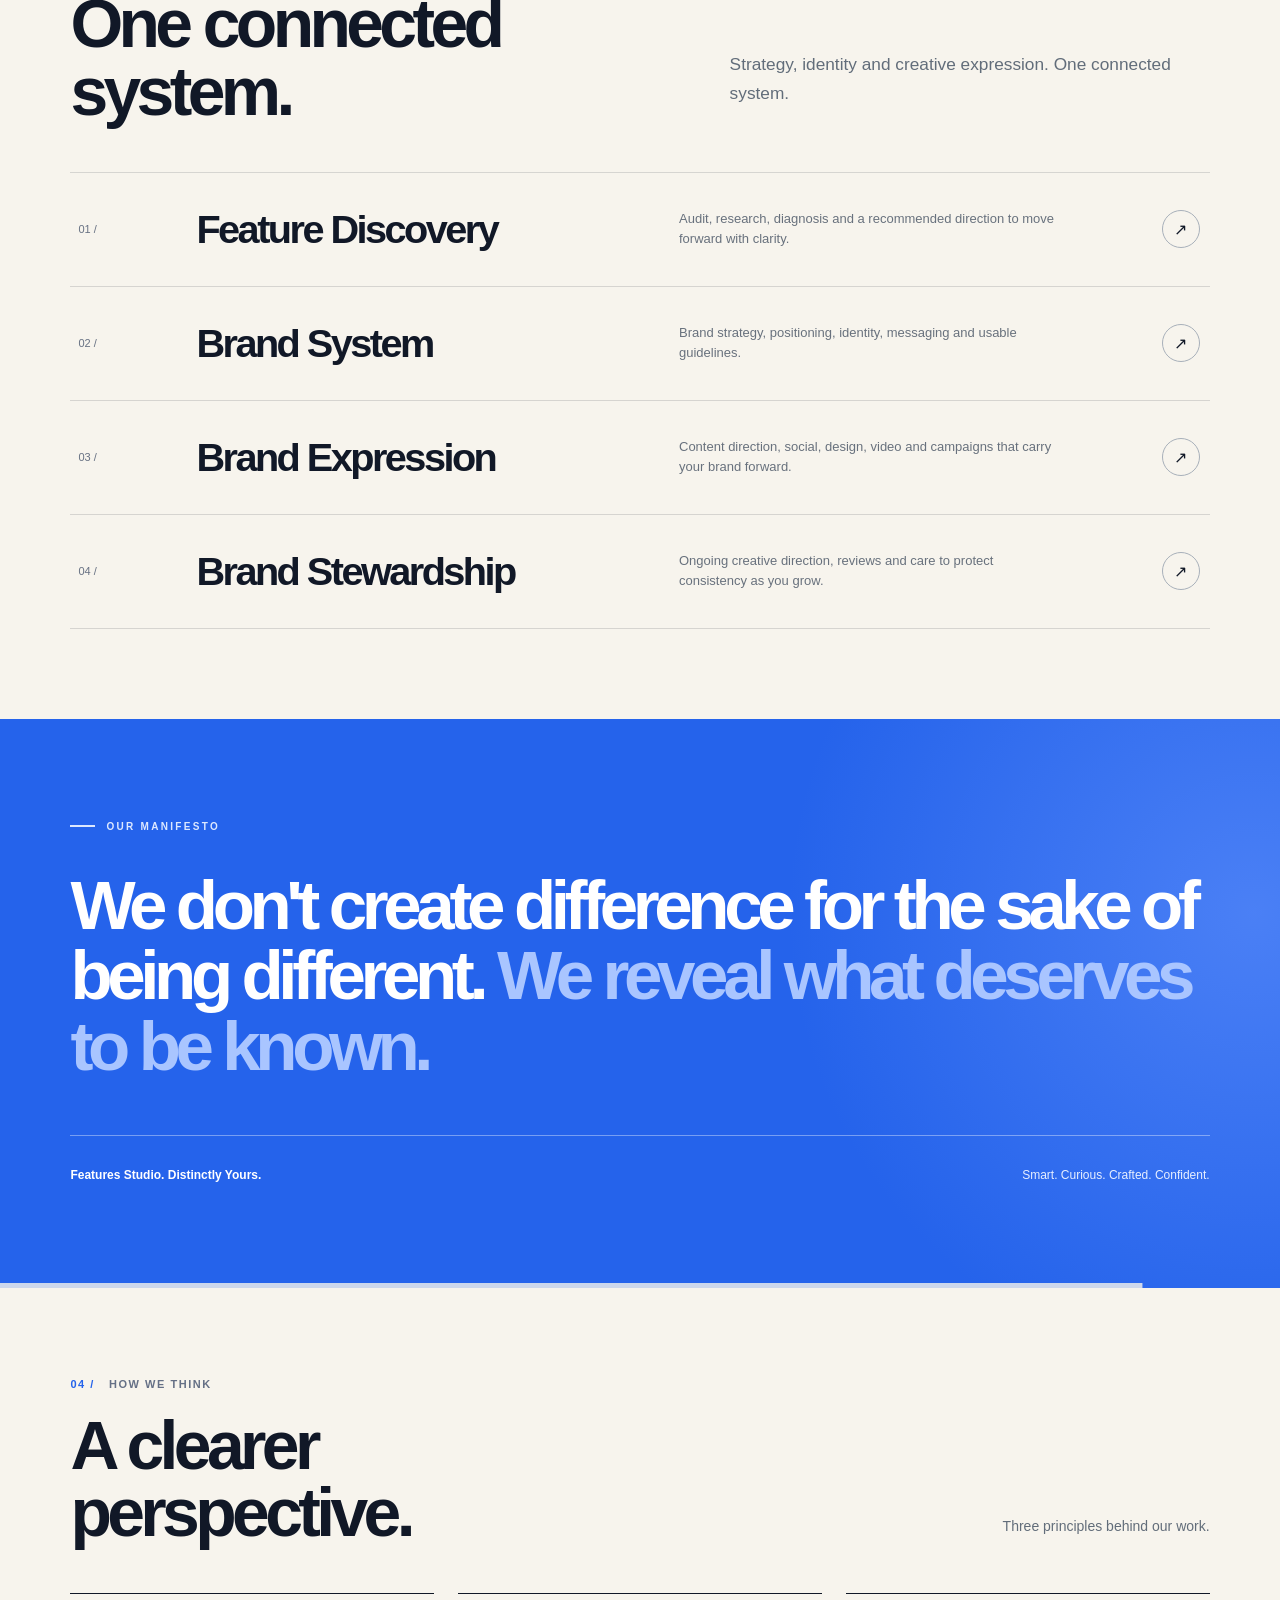
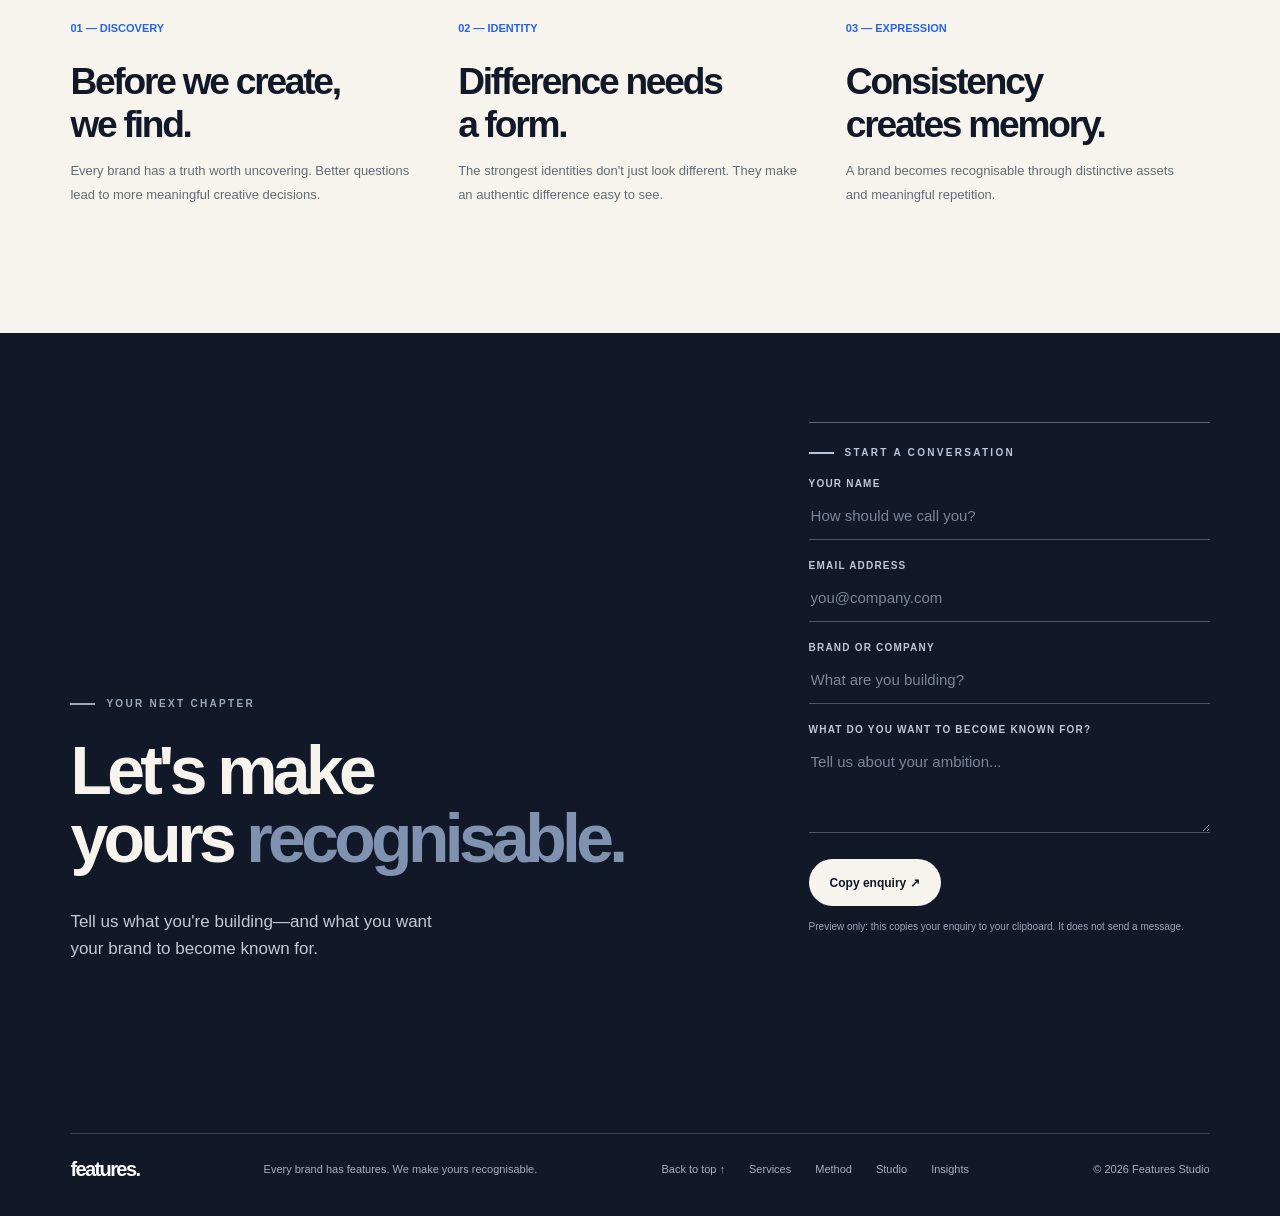
==== commit dcf7dcb6: "V9.2: simplify homepage while retaining interactive scenes" ====
--- a/index.html
+++ b/index.html
@@ -413,6 +413,33 @@
   a:focus-visible,button:focus-visible,input:focus-visible,textarea:focus-visible{outline:2px solid var(--blue);outline-offset:4px}
   .contact a:focus-visible,.contact button:focus-visible,.contact input:focus-visible,.contact textarea:focus-visible{outline-color:var(--paper)}
   .site-nav:focus-within{transform:none!important;opacity:1!important;visibility:visible!important}
+
+  /* V9.2: less scrolling, quieter hierarchy, same interactive scenes. */
+  .nav-links{gap:clamp(18px,2.1vw,34px)}
+  .work,.method,.services,.thinking{padding-block:clamp(64px,7vw,108px)}
+  .manifesto{padding-block:clamp(70px,8vw,120px)}
+  .contact{padding-top:clamp(68px,7vw,110px)}
+  .section-header,.services-head{margin-bottom:clamp(26px,4vw,46px)}
+  .section-header h2,.method h2,.services h2,.contact h2{font-size:clamp(40px,5.3vw,80px);letter-spacing:-.068em}
+  .manifesto h2{font-size:clamp(40px,5.4vw,86px);margin-block:clamp(26px,4vw,46px)}
+  .thought{padding:24px 0}
+  .thought h3{margin:24px 0 12px}
+  .method-top p{margin-bottom:24px}
+  .method h2{margin:18px 0 24px}
+  @media(prefers-reduced-motion:no-preference){
+    .hero{height:160vh!important;height:160svh!important}
+    .idea-recognition{height:210vh!important;height:210svh!important}
+    .scroll-story{height:205vh!important;height:205svh!important}
+  }
+  @media(max-width:800px){
+    .nav-links{gap:0}
+    .section-header h2,.method h2,.services h2,.contact h2{font-size:clamp(38px,8.6vw,62px)}
+    .section-header{gap:14px}
+    .manifesto h2{font-size:clamp(37px,8vw,62px)}
+  }
+  @media(max-height:500px) and (orientation:landscape){
+    .section-header h2,.method h2,.services h2,.contact h2,.manifesto h2{font-size:clamp(32px,5.5vw,60px)}
+  }
 </style>
 </head>
 <body>
@@ -423,7 +450,7 @@
       <span class="brand-word">features.<small>studio</small></span>
     </a>
     <nav class="nav-links" id="navlinks" aria-label="Main navigation">
-      <a href="#philosophy">Why Features</a><a href="work.html">Work</a><a href="#method">Method</a><a href="#services">Services</a><a href="#studio">Studio</a><a class="nav-cta" href="#contact">Start a project ↗</a>
+      <a href="work.html">Work</a><a href="#services">Services</a><a href="#philosophy">About</a><a class="nav-cta" href="#contact">Start a project ↗</a>
     </nav>
     <button class="menu-button" id="menubtn" aria-label="Open navigation" aria-controls="navlinks" aria-expanded="false"><svg viewBox="0 0 24 24" fill="none" stroke="currentColor" stroke-width="1.8" stroke-linecap="round"><path d="M3 8h18M3 16h18"/></svg></button>
   </header>
@@ -435,7 +462,7 @@
             <div class="hero-kicker">Independent brand & creative studio</div>
             <h1 id="hero-heading"><span class="line">Every brand</span><span class="line">has <span class="blue">features.</span></span><span class="line">We make yours</span><span class="line">recognisable.</span></h1>
             <p class="hero-desc">Brand strategy, identity and creative expression for ambitious businesses.</p>
-            <div class="hero-actions"><a class="pill solid" href="#work">View selected work <svg aria-hidden="true" viewBox="0 0 24 24" fill="none" stroke="currentColor" stroke-width="1.6"><path d="M5 12h14m-7-7 7 7-7 7"/></svg></a><a class="pill outline" href="#contact">Start a project</a></div>
+            <div class="hero-actions"><a class="pill solid" href="#work">View work <svg aria-hidden="true" viewBox="0 0 24 24" fill="none" stroke="currentColor" stroke-width="1.6"><path d="M5 12h14m-7-7 7 7-7 7"/></svg></a><a class="pill outline" href="#contact">Start a project</a></div>
           </div>
           <div class="hero-art hero-fusion" role="img" aria-label="Three different coloured, initially blurred circles move together as you scroll and become one crisp, subtly shining circle — a recognisable identity.">
             <div class="fusion-field" id="fusion-field" aria-hidden="true">
@@ -458,45 +485,8 @@
     </section>
     <div class="ticker" aria-hidden="true"><div class="ticker-track"><span>Understand before create</span><b>✳</b><span>Make the difference visible</span><b>✳</b><span>Craft with intent</span><b>✳</b><span>Build recognition</span><b>✳</b><span>Understand before create</span><b>✳</b><span>Make the difference visible</span><b>✳</b><span>Craft with intent</span><b>✳</b><span>Build recognition</span><b>✳</b></div></div>
     <!-- Recognition experience: four chapters, entirely controlled by reversible scroll progress. -->
-    <section class="idea idea-recognition" id="philosophy" aria-labelledby="idea-title" data-stage="0">
-      <div class="idea-sticky">
-        <div class="wrap idea-grid">
-          <div class="idea-copy">
-            <div class="overline" style="color:#9ea9bc">The idea behind Features</div>
-            <h2 id="idea-title">Different is good.<br/><em>Recognisable</em><br/>is better.</h2>
-            <p class="intro">A face is recognised by the combination of its features. A brand works the same way. We uncover what makes yours distinctly its own, then give it a system people remember.</p>
-            <div class="recognition-copy" role="status" aria-live="polite" aria-atomic="true">
-              <div class="recognition-caption"><span class="recognition-number" id="recognition-number">01</span><span class="recognition-divider"> / </span><span id="recognition-name">SIMILARITY</span></div>
-              <h3 id="recognition-title">When everything looks alike, nothing stays.</h3>
-              <p id="recognition-description">At first, every mark blends into the same pattern.</p>
-            </div>
-            <div class="recognition-navigation" role="group" aria-label="Explore the four stages of recognition">
-              <button type="button" class="recognition-step is-active" data-recognition-step="0" aria-pressed="true" aria-label="Stage 1: Similarity"><span class="recognition-step-rail"></span><span>01</span></button>
-              <button type="button" class="recognition-step" data-recognition-step="1" aria-pressed="false" aria-label="Stage 2: Distinction"><span class="recognition-step-rail"></span><span>02</span></button>
-              <button type="button" class="recognition-step" data-recognition-step="2" aria-pressed="false" aria-label="Stage 3: System"><span class="recognition-step-rail"></span><span>03</span></button>
-              <button type="button" class="recognition-step" data-recognition-step="3" aria-pressed="false" aria-label="Stage 4: Recognition"><span class="recognition-step-rail"></span><span>04</span></button>
-            </div>
-          </div>
-          <div class="difference-board">
-            <div class="recognition-visual">
-              <div class="recognition-halo" aria-hidden="true"></div>
-              <div class="recognition-grid-wrap">
-                <svg class="recognition-connections" viewBox="0 0 700 700" aria-hidden="true" focusable="false">
-                  <path d="M350 350 L350 250 M350 350 L250 350 M350 350 L450 350 M350 350 L350 450" />
-                  <path class="recognition-secondary-lines" d="M350 250 L250 250 L250 350 M350 250 L450 250 L450 350 M250 350 L250 450 L350 450 M450 350 L450 450 L350 450" />
-                </svg>
-                <div class="dot-board" id="dotboard" aria-label="An interactive grid of 49 features. The centre is your defining feature; tap it to advance the story."></div>
-              </div>
-              <p class="recognition-visual-note"><span class="recognition-live-dot" aria-hidden="true"></span><span id="recognition-visual-label">49 familiar shapes. Nothing to remember.</span></p>
-              <p class="recognition-hint" id="recognition-hint">Scroll to reveal · Tap the centre circle</p>
-            </div>
-          </div>
-        </div>
-      </div>
-    </section>
-    <div class="statement-strip"><div class="wrap"><span>Our belief</span><span>Difference needs <strong>clarity.</strong> &nbsp; Clarity needs <strong>form.</strong> &nbsp; Recognition needs <strong>consistency.</strong></span></div></div>
     <section class="work" id="work" aria-labelledby="work-title"><div class="wrap">
-      <div class="section-header reveal"><div><div class="section-index"><span class="index-number">01 /</span> Selected work</div><h2 id="work-title">Made to be<br/>recognised.</h2></div><p>Real design work from the Features Studio archive. Distinct identities and creative expressions with their own point of view.</p></div>
+      <div class="section-header reveal"><div><div class="section-index"><span class="index-number">01 /</span> Selected work</div><h2 id="work-title">Made to be<br/>recognised.</h2></div><p>Selected identities and creative work from our archive.</p></div>
       <div class="work-grid portfolio-preview">
 <article class="portfolio-card work-card reveal" data-category="identity">
       <a class="project-hit" href="https://www.behance.net/gallery/120995797/ARX-Branding-Identity" target="_blank" rel="noopener noreferrer" aria-label="View ARX Branding Identity on Behance">
@@ -547,15 +537,52 @@
     </div></section>
 
     <!-- Scroll story: a reversible, scroll-controlled visual narrative (not a logo). -->
+    <section class="idea idea-recognition" id="philosophy" aria-labelledby="idea-title" data-stage="0">
+      <div class="idea-sticky">
+        <div class="wrap idea-grid">
+          <div class="idea-copy">
+            <div class="overline" style="color:#9ea9bc">The idea behind Features</div>
+            <h2 id="idea-title">Different is good.<br/><em>Recognisable</em><br/>is better.</h2>
+            <p class="intro">Like a face, a brand is recognised by its features. We find yours and turn them into a system people remember.</p>
+            <div class="recognition-copy" role="status" aria-live="polite" aria-atomic="true">
+              <div class="recognition-caption"><span class="recognition-number" id="recognition-number">01</span><span class="recognition-divider"> / </span><span id="recognition-name">SIMILARITY</span></div>
+              <h3 id="recognition-title">When everything looks alike, nothing stays.</h3>
+              <p id="recognition-description">At first, every mark blends into the same pattern.</p>
+            </div>
+            <div class="recognition-navigation" role="group" aria-label="Explore the four stages of recognition">
+              <button type="button" class="recognition-step is-active" data-recognition-step="0" aria-pressed="true" aria-label="Stage 1: Similarity"><span class="recognition-step-rail"></span><span>01</span></button>
+              <button type="button" class="recognition-step" data-recognition-step="1" aria-pressed="false" aria-label="Stage 2: Distinction"><span class="recognition-step-rail"></span><span>02</span></button>
+              <button type="button" class="recognition-step" data-recognition-step="2" aria-pressed="false" aria-label="Stage 3: System"><span class="recognition-step-rail"></span><span>03</span></button>
+              <button type="button" class="recognition-step" data-recognition-step="3" aria-pressed="false" aria-label="Stage 4: Recognition"><span class="recognition-step-rail"></span><span>04</span></button>
+            </div>
+          </div>
+          <div class="difference-board">
+            <div class="recognition-visual">
+              <div class="recognition-halo" aria-hidden="true"></div>
+              <div class="recognition-grid-wrap">
+                <svg class="recognition-connections" viewBox="0 0 700 700" aria-hidden="true" focusable="false">
+                  <path d="M350 350 L350 250 M350 350 L250 350 M350 350 L450 350 M350 350 L350 450" />
+                  <path class="recognition-secondary-lines" d="M350 250 L250 250 L250 350 M350 250 L450 250 L450 350 M250 350 L250 450 L350 450 M450 350 L450 450 L350 450" />
+                </svg>
+                <div class="dot-board" id="dotboard" aria-label="An interactive grid of 49 features. The centre is your defining feature; tap it to advance the story."></div>
+              </div>
+              <p class="recognition-visual-note"><span class="recognition-live-dot" aria-hidden="true"></span><span id="recognition-visual-label">49 familiar shapes. Nothing to remember.</span></p>
+              <p class="recognition-hint" id="recognition-hint">Scroll to reveal · Tap the centre circle</p>
+            </div>
+          </div>
+        </div>
+      </div>
+    </section>
+    <div class="statement-strip"><div class="wrap"><span>Our belief</span><span>Difference needs <strong>clarity.</strong> &nbsp; Clarity needs <strong>form.</strong> &nbsp; Recognition needs <strong>consistency.</strong></span></div></div>
     <section class="scroll-story" id="reveal-story" aria-label="The Features perspective: Find, Shape, Recognise">
       <div class="story-sticky" id="story-sticky">
         <div class="story-container">
           <div class="story-topline"><div class="overline">The Features perspective</div><div class="story-step"><span id="story-current">01</span><span class="story-step-muted"> / 03</span><div class="story-progress-track"><div class="story-progress-fill" id="story-progress-fill"></div></div></div></div>
           <div class="story-layout">
             <div class="story-text" id="story-text">
-              <div class="story-panel is-current" data-step="0"><span class="story-label">01 / FIND</span><h2 id="story-title">It starts with what makes you <em>you.</em></h2><p>Every business has a point of view. We look closer to uncover the defining features worth recognising.</p></div>
-              <div class="story-panel" data-step="1" aria-hidden="true"><span class="story-label">02 / SHAPE</span><h2>Give your difference <em>a form.</em></h2><p>We turn those features into a coherent identity — one connected system that feels unmistakably yours.</p></div>
-              <div class="story-panel" data-step="2" aria-hidden="true"><span class="story-label">03 / RECOGNISE</span><h2>Make it impossible <em>to mistake.</em></h2><p>With consistent creative expression, distinctiveness becomes something people remember.</p></div>
+              <div class="story-panel is-current" data-step="0"><span class="story-label">01 / FIND</span><h2 id="story-title">It starts with what makes you <em>you.</em></h2><p>We find the defining features of your brand.</p></div>
+              <div class="story-panel" data-step="1" aria-hidden="true"><span class="story-label">02 / SHAPE</span><h2>Give your difference <em>a form.</em></h2><p>We shape them into one distinctive identity.</p></div>
+              <div class="story-panel" data-step="2" aria-hidden="true"><span class="story-label">03 / RECOGNISE</span><h2>Make it impossible <em>to mistake.</em></h2><p>We build recognition through consistent expression.</p></div>
             </div>
             <div class="story-geometry" role="img" aria-label="As you scroll: a feature is discovered among many ideas, developed into a cohesive identity system, then repeated consistently across brand, campaign, and digital designs.">
               <div class="story-aura" aria-hidden="true"></div>
@@ -628,11 +655,11 @@
       </div>
     </section>
 
-    <section class="method" id="method" aria-labelledby="method-title"><div class="wrap"><div class="method-top reveal"><div><div class="section-index"><span class="index-number">02 /</span> The Features Method</div><h2 id="method-title">We understand<br/>before we<br/>create.</h2></div><p>A recognisable brand doesn't happen by accident. We connect thinking, making and keeping your brand distinctive in one intentional process.</p></div>
+    <section class="method" id="method" aria-labelledby="method-title"><div class="wrap"><div class="method-top reveal"><div><div class="section-index"><span class="index-number">02 /</span> The Features Method</div><h2 id="method-title">We understand<br/>before we<br/>create.</h2></div><p>From discovery to expression, every decision builds recognition.</p></div>
       <div class="stages"><div class="stage reveal"><span class="num">01</span><h3>Find.</h3><p>Discovery, research, insights. Understand what makes you, you.</p></div><div class="stage reveal"><span class="num">02</span><h3>Define.</h3><p>Positioning, purpose and messaging built around a clear idea.</p></div><div class="stage reveal"><span class="num">03</span><h3>Design.</h3><p>A considered verbal and visual identity system.</p></div><div class="stage reveal"><span class="num">04</span><h3>Express.</h3><p>Campaigns, content and experiences that bring the brand to life.</p></div><div class="stage reveal"><span class="num">05</span><h3>Protect.</h3><p>Creative direction and care that keep the brand recognisable.</p></div></div>
       <div class="method-note reveal"><strong>Discover → Diagnose → Decide → Create → Refine → Launch → Apply</strong><span>Clarity you can feel, at every stage.</span></div>
     </div></section>
-    <section class="services" id="services" aria-labelledby="services-title"><div class="wrap"><div class="services-head reveal"><div><div class="section-index"><span class="index-number">03 /</span> What we do</div><h2 id="services-title">One brand.<br/>One connected<br/>system.</h2></div><p>From finding what defines you to making it visible, our work brings strategy and creative execution together.</p></div>
+    <section class="services" id="services" aria-labelledby="services-title"><div class="wrap"><div class="services-head reveal"><div><div class="section-index"><span class="index-number">03 /</span> What we do</div><h2 id="services-title">One brand.<br/>One connected<br/>system.</h2></div><p>Strategy, identity and creative expression. One connected system.</p></div>
       <div class="service-list">
         <div class="service reveal"><span class="s-num">01 /</span><h3>Feature Discovery</h3><p>Audit, research, diagnosis and a recommended direction to move forward with clarity.</p><span class="circle-arrow" aria-hidden="true">↗</span></div>
         <div class="service reveal"><span class="s-num">02 /</span><h3>Brand System</h3><p>Brand strategy, positioning, identity, messaging and usable guidelines.</p><span class="circle-arrow" aria-hidden="true">↗</span></div>
@@ -641,10 +668,10 @@
       </div>
     </div></section>
     <section class="manifesto" id="studio" aria-labelledby="manifesto-title"><div class="wrap reveal"><div class="overline">Our manifesto</div><h2 id="manifesto-title">We don't create difference for the sake of being different. <em>We reveal what deserves to be known.</em></h2><div class="manifesto-foot"><strong>Features Studio. Distinctly Yours.</strong><span>Smart. Curious. Crafted. Confident.</span></div></div></section>
-    <section class="thinking" id="insights" aria-labelledby="thinking-title"><div class="wrap"><div class="section-header reveal"><div><div class="section-index"><span class="index-number">04 /</span> How we think</div><h2 id="thinking-title">A clearer<br/>perspective.</h2></div><p>A few principles that shape the way we see brands, make decisions and create.</p></div><div class="thinking-grid"><div class="thought reveal"><span class="thought-num">01 — DISCOVERY</span><h3>Before we create,<br/>we find.</h3><p>Every brand has a truth worth uncovering. Better questions lead to more meaningful creative decisions.</p></div><div class="thought reveal"><span class="thought-num">02 — IDENTITY</span><h3>Difference needs<br/>a form.</h3><p>The strongest identities don't just look different. They make an authentic difference easy to see.</p></div><div class="thought reveal"><span class="thought-num">03 — EXPRESSION</span><h3>Consistency<br/>creates memory.</h3><p>A brand becomes recognisable through distinctive assets and meaningful repetition.</p></div></div></div></section>
+    <section class="thinking" id="insights" aria-labelledby="thinking-title"><div class="wrap"><div class="section-header reveal"><div><div class="section-index"><span class="index-number">04 /</span> How we think</div><h2 id="thinking-title">A clearer<br/>perspective.</h2></div><p>Three principles behind our work.</p></div><div class="thinking-grid"><div class="thought reveal"><span class="thought-num">01 — DISCOVERY</span><h3>Before we create,<br/>we find.</h3><p>Every brand has a truth worth uncovering. Better questions lead to more meaningful creative decisions.</p></div><div class="thought reveal"><span class="thought-num">02 — IDENTITY</span><h3>Difference needs<br/>a form.</h3><p>The strongest identities don't just look different. They make an authentic difference easy to see.</p></div><div class="thought reveal"><span class="thought-num">03 — EXPRESSION</span><h3>Consistency<br/>creates memory.</h3><p>A brand becomes recognisable through distinctive assets and meaningful repetition.</p></div></div></div></section>
     <section class="contact" id="contact" aria-labelledby="contact-title"><div class="wrap"><div class="contact-content"><div class="reveal"><div class="overline" style="color:#9ba9bd">Your next chapter</div><h2 id="contact-title">Let's make<br/>yours <span>recognisable.</span></h2><p>Tell us what you're building—and what you want your brand to become known for.</p></div>
       <form class="project-form reveal" id="projectform"><div class="overline" style="color:#b9c7dc">Start a conversation</div><label for="name">Your name</label><input id="name" name="name" type="text" placeholder="How should we call you?" autocomplete="name" required maxlength="100"/><label for="email">Email address</label><input id="email" name="email" type="email" placeholder="you@company.com" autocomplete="email" required maxlength="200"/><label for="brand">Brand or company</label><input id="brand" name="brand" type="text" placeholder="What are you building?" maxlength="120"/><label for="ambition">What do you want to become known for?</label><textarea id="ambition" name="ambition" placeholder="Tell us about your ambition..." required maxlength="2000"></textarea><button type="submit" class="pill">Copy enquiry ↗</button><p class="form-note">Preview only: this copies your enquiry to your clipboard. It does not send a message.</p><p class="form-feedback" id="formfeedback" aria-live="polite"></p></form>
-    </div><footer class="footer"><a href="#top" aria-label="Back to top"><strong>features.</strong></a><span>Every brand has features. We make yours recognisable.</span><div class="footer-links"><a href="#top">Back to top ↑</a><a href="#services">Services</a><a href="#method">Method</a><a href="#insights">Insights</a></div><span>© <span id="year"></span> Features Studio</span></footer>
+    </div><footer class="footer"><a href="#top" aria-label="Back to top"><strong>features.</strong></a><span>Every brand has features. We make yours recognisable.</span><div class="footer-links"><a href="#top">Back to top ↑</a><a href="#services">Services</a><a href="#method">Method</a><a href="#studio">Studio</a><a href="#insights">Insights</a></div><span>© <span id="year"></span> Features Studio</span></footer>
     </div></section>
   </main>
   <script>
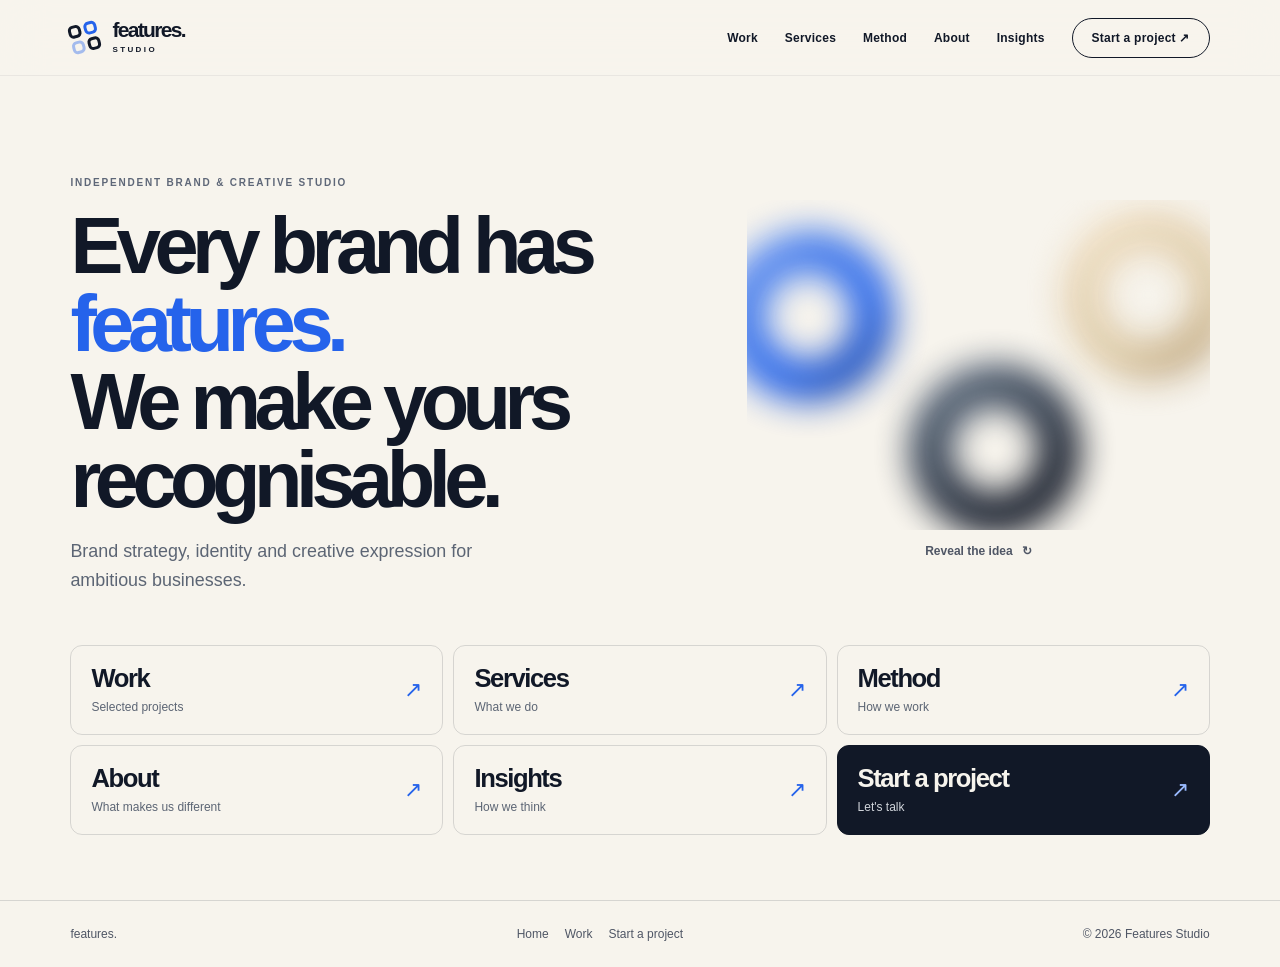
==== commit 9bc0862d: "V10: replace long homepage with interactive navigation portal" ====
--- a/index.html
+++ b/index.html
@@ -1,889 +1,17 @@
 <!DOCTYPE html>
-<html lang="en">
-<head>
-  <meta charset="UTF-8" />
-  <meta name="viewport" content="width=device-width, initial-scale=1" />
-  <meta name="theme-color" content="#F7F4ED" />
-  <meta name="description" content="Features Studio is a brand and creative studio. We uncover what makes your brand distinctly its own, then make it recognisable." />
-  <title>Features Studio — Distinctly Yours.</title>
-  <script>document.documentElement.classList.add('has-js')</script>
-  <style>
-  :root{--ink:#111827;--paper:#F7F4ED;--blue:#2563EB;--sand:#DCC9A6;--amber:#F97316;--soft-ink:#4f5665;--line:rgba(17,24,39,.14);--white:#fff;--ease:cubic-bezier(.2,.8,.2,1);--gutter:clamp(24px,5.5vw,104px)}
-  *,*::before,*::after{box-sizing:border-box}
-  html{scroll-behavior:smooth;scroll-padding-top:84px}
-  body{margin:0;background:var(--paper);color:var(--ink);font-family:-apple-system,BlinkMacSystemFont,'Segoe UI',Arial,sans-serif;-webkit-font-smoothing:antialiased;overflow-x:hidden}
-  a{color:inherit;text-decoration:none}
-  button,input,textarea{font:inherit}
-  button{cursor:pointer}
-  ::selection{background:var(--blue);color:#fff}
-  .a11y-skip{position:absolute;top:-60px;left:15px;z-index:100;color:#fff;background:var(--ink);padding:12px 15px}.a11y-skip:focus{top:12px}
-  .site-nav{position:fixed;z-index:50;top:0;left:0;right:0;height:76px;display:flex;align-items:center;justify-content:space-between;padding:0 var(--gutter);background:rgba(247,244,237,.88);border-bottom:1px solid rgba(17,24,39,.06);backdrop-filter:blur(22px);-webkit-backdrop-filter:blur(22px);transition:box-shadow .3s ease,background .3s ease}
-  .site-nav.scrolled{box-shadow:0 7px 36px rgba(17,24,39,.045)}
-  .brand{display:flex;gap:13px;align-items:center;white-space:nowrap}
-  .brand-icon{width:29px;height:29px;display:grid;grid-template-columns:repeat(2,1fr);gap:3px;transform:rotate(-15deg)}
-  .brand-icon span{border:3.5px solid var(--ink);border-radius:5px}.brand-icon span:nth-child(2){border-color:var(--blue)}.brand-icon span:nth-child(3){border-color:var(--blue);opacity:.4}
-  .brand-word{font-size:21px;font-weight:780;letter-spacing:-.08em;line-height:.9}.brand-word small{display:block;font-weight:650;font-size:8px;letter-spacing:.3em;margin-top:6px;text-transform:uppercase}
-  .nav-links{display:flex;align-items:center;gap:clamp(21px,2.25vw,42px)}.nav-links a{font-size:12px;font-weight:620;letter-spacing:.02em;transition:color .2s}.nav-links a:hover{color:var(--blue)}
-  .nav-links .nav-cta{padding:12px 19px;border:1px solid var(--ink);border-radius:50px}.nav-links .nav-cta:hover{border-color:var(--blue)}
-  .menu-button{display:none;width:44px;height:44px;border:0;background:none;align-items:center;justify-content:center;color:var(--ink)}.menu-button svg{width:25px;height:25px}
-  .site-content{padding-top:76px}.wrap{max-width:1680px;margin:0 auto;padding-inline:var(--gutter)}
-  .overline{font-size:10px;font-weight:720;letter-spacing:.23em;text-transform:uppercase;display:flex;align-items:center;gap:11px}.overline:before{content:"";width:25px;height:2px;background:currentColor;display:inline-block}
-  .section-index{display:flex;align-items:center;gap:14px;color:#657086;font-weight:650;font-size:11px;letter-spacing:.14em;text-transform:uppercase}.section-index .index-number{color:var(--blue)}
-  .hero{min-height:calc(100vh - 76px);position:relative;overflow:hidden;padding-top:clamp(80px,10vw,140px);padding-bottom:30px}
-  .hero-copy{position:relative;z-index:2;max-width:1370px;margin:auto;text-align:center}
-  .hero-kicker{font-size:10px;font-weight:700;letter-spacing:.24em;text-transform:uppercase;color:#5e6778;margin-bottom:33px}
-  .hero h1{font-size:clamp(52px,7.5vw,122px);letter-spacing:-.087em;font-weight:690;line-height:.99;margin:0 auto;max-width:1390px}
-  .hero h1 .line{display:block}.hero h1 .blue{color:var(--blue)}
-  .hero-desc{font-size:clamp(14px,1.37vw,18px);color:#5c6574;max-width:440px;line-height:1.66;margin:29px auto 0}
-  .hero-actions{display:flex;gap:10px;justify-content:center;margin-top:28px}
-  .pill{display:inline-flex;align-items:center;justify-content:center;gap:13px;border-radius:100px;font-size:12px;font-weight:680;min-height:47px;padding:0 21px;transition:transform .25s var(--ease),background .25s,box-shadow .25s;border:1px solid transparent}
-  .pill:hover{transform:translateY(-2px)}.pill.solid{background:var(--ink);color:var(--paper)}.pill.solid:hover{background:var(--blue);box-shadow:0 12px 30px #2563eb25}.pill.outline{border-color:#bec3cc;background:rgba(255,255,255,.16)}.pill.outline:hover{border-color:var(--blue)}
-  .pill svg{width:15px;height:15px}
-  .hero-art{position:relative;margin:clamp(25px,4vw,60px) auto 0;max-width:1360px;min-height:clamp(280px,34vw,530px);isolation:isolate}
-  .hero-art:before{content:"";position:absolute;left:50%;top:55%;width:70%;height:50%;transform:translate(-50%,-50%);background:radial-gradient(ellipse,#2563eb18,transparent 70%);filter:blur(20px)}
-  .hero-visual{position:absolute;inset:-7% 0 -13%;width:100%;height:116%;overflow:visible;filter:drop-shadow(0 30px 22px #0d2f7b10)}
-  .orbit-group{transform-origin:50% 52%;animation:levitate 9s ease-in-out infinite}.orbit-group.alt{animation-delay:-4s}
-  @keyframes levitate{0%,100%{transform:translateY(-7px) rotate(-1deg)}50%{transform:translateY(8px) rotate(1deg)}}
-  .hero-meta{position:absolute;left:var(--gutter);bottom:15px;color:#7b7f88;font-size:10px;line-height:1.8;letter-spacing:.1em}.hero-meta-right{left:auto;right:var(--gutter);text-align:right}
-  .ticker{background:var(--ink);color:#dfe4ec;border-top:1px solid #ffffff19;border-bottom:1px solid #ffffff19;overflow:hidden;display:flex;white-space:nowrap;padding:19px 0;gap:65px}
-  .ticker-track{display:flex;align-items:center;gap:65px;min-width:max-content;animation:marquee 32s linear infinite}.ticker span{font-size:10px;letter-spacing:.28em;text-transform:uppercase;font-weight:760}.ticker b{color:var(--blue);font-size:16px}@keyframes marquee{to{transform:translateX(-50%)}}
-  .idea{background:var(--ink);color:var(--paper);padding:clamp(120px,14vw,215px) 0 clamp(100px,10vw,180px);overflow:hidden;position:relative}
-  .idea:after{content:"";position:absolute;right:-200px;top:0;width:600px;height:600px;background:radial-gradient(circle,#2563eb10,transparent 70%);pointer-events:none}
-  .idea-grid{display:grid;grid-template-columns:1.2fr 1fr;align-items:center;gap:8%}.idea h2{font-size:clamp(54px,6.1vw,104px);font-weight:620;line-height:1.035;letter-spacing:-.08em;margin:32px 0 31px;max-width:850px}.idea h2 em{font-style:normal;color:#8592aa}.idea .intro{color:#c4cbd6;font-size:clamp(15px,1.3vw,19px);max-width:490px;line-height:1.7}
-  .difference-board{position:relative;height:clamp(400px,45vw,600px);display:flex;align-items:center;justify-content:center}
-  .dot-board{display:grid;grid-template-columns:repeat(7,1fr);gap:clamp(9px,1.4vw,20px);transform:perspective(900px) rotateX(7deg) rotateY(-9deg)}.dot-board span{display:block;width:clamp(24px,3.1vw,46px);height:clamp(24px,3.1vw,46px);border-radius:50%;border:1.7px solid #68718180;background:linear-gradient(135deg,#ffffff05,#ffffff01);transition:transform .4s var(--ease),border-color .4s}.dot-board span:hover{transform:scale(1.22);border-color:var(--sand)}.dot-board span.the-one{background:radial-gradient(circle at 32% 25%,#8ab2ff,var(--blue) 55%,#0d3287);border-color:#9bc0ff;box-shadow:0 0 26px #2563eb8a,0 0 100px #2563eb55;transform:scale(1.24);animation:pulse 4s ease-in-out infinite}@keyframes pulse{50%{box-shadow:0 0 45px #2563ebaa,0 0 115px #2563eb66;transform:scale(1.38)}}
-  .board-note{position:absolute;font-size:10px;letter-spacing:.12em;color:#7b879e;bottom:15px;right:8%;text-transform:uppercase}
-  .statement-strip{padding:30px 0 70px;background:var(--ink);color:#8c9bb4}.statement-strip .wrap{display:flex;justify-content:space-between;gap:25px;border-top:1px solid #ffffff28;padding-top:29px}.statement-strip span{font-size:11px;letter-spacing:.1em;text-transform:uppercase}.statement-strip strong{color:var(--paper)}
-  .work{background:var(--paper);padding:clamp(100px,11vw,170px) 0}.section-header{display:flex;justify-content:space-between;align-items:end;gap:30px;margin-bottom:56px}.section-header h2{font-size:clamp(48px,6.3vw,108px);line-height:1;letter-spacing:-.082em;font-weight:650;margin:22px 0 0}.section-header p{color:#626d7a;max-width:300px;font-size:14px;line-height:1.6;margin:0 0 10px}
-  .work-grid{display:grid;grid-template-columns:1.28fr 1fr;gap:24px}.work-card{min-width:0}.work-card:nth-child(3){grid-column:1/-1}.work-visual{position:relative;height:clamp(370px,40vw,630px);border-radius:18px;overflow:hidden;isolation:isolate;display:flex;align-items:center;justify-content:center;transition:border-radius .45s var(--ease)}.work-card:hover .work-visual{border-radius:31px}.work-card:nth-child(3) .work-visual{height:clamp(340px,34vw,490px)}
-  .work-visual .visual-label{position:absolute;top:24px;left:26px;font-size:10px;font-weight:750;letter-spacing:.18em;z-index:2}.work-visual .visual-index{position:absolute;bottom:22px;right:26px;font-size:10px;font-weight:720;letter-spacing:.1em;z-index:2}
-  .study-a{background:#d7e2fa}.study-a .columns{display:flex;align-items:end;gap:clamp(8px,1.6vw,24px);transform:rotate(-18deg) translateY(45px)}.study-a .columns span{display:block;width:clamp(65px,10vw,155px);height:clamp(270px,36vw,520px);border-radius:100px;background:linear-gradient(90deg,#1548bd,#4177ec 55%,#1749b2);box-shadow:24px 20px 35px #143a9a33;transform:translateY(var(--y));transition:transform .8s var(--ease)}.study-a:hover .columns span{transform:translateY(calc(var(--y) - 22px))}.study-a .columns span:nth-child(2){background:linear-gradient(90deg,#101827,#28364d 70%,#101827)}.study-a .columns span:nth-child(4){background:linear-gradient(90deg,#c7ad7e,#e7d9be 60%,#b29a6b)}
-  .study-b{background:#172235;color:#fff}.study-b:before{content:"";width:85%;aspect-ratio:1;position:absolute;border-radius:50%;background:radial-gradient(circle at 27% 30%,#ffbf77 0%,#f97316 26%,#b94708 48%,#172235 70%);filter:blur(1px)}.study-b:after{content:"";position:absolute;width:60%;aspect-ratio:1;border:2px solid #ffffff50;border-radius:50%;transform:rotate(-30deg) skew(24deg,6deg);box-shadow:0 0 0 30px #ffffff08,0 0 0 60px #ffffff06,0 0 0 90px #ffffff04;transition:transform .8s var(--ease)}.study-b:hover:after{transform:rotate(7deg) skew(17deg,6deg)}
-  .study-c{background:#ded3bd}.study-c .tile-grid{width:105%;height:145%;display:grid;grid-template-columns:repeat(9,1fr);grid-template-rows:repeat(4,1fr);gap:12px;transform:rotate(-12deg)}.study-c .tile-grid span{border-radius:50px;background:#c8b793;box-shadow:inset 0 0 0 1px #ffffff35}.study-c .tile-grid span:nth-child(3n){background:#e7ddcb}.study-c .tile-grid span:nth-child(9),.study-c .tile-grid span:nth-child(12),.study-c .tile-grid span:nth-child(16),.study-c .tile-grid span:nth-child(21){background:var(--blue);box-shadow:inset 3px 3px 10px #ffffff55,0 5px 18px #2563eb50}.study-c .tile-caption{position:absolute;background:var(--paper);padding:24px 30px;border-radius:12px;box-shadow:0 20px 70px #11182721;text-align:center;z-index:2;min-width:280px;transform:rotate(-5deg)}.tile-caption .tile-big{display:block;font-size:clamp(40px,5.4vw,82px);line-height:1;letter-spacing:-.08em;font-weight:730}.tile-caption .tile-small{display:block;font-size:11px;letter-spacing:.16em;text-transform:uppercase;margin-top:10px}
-  .work-caption{padding:19px 4px 27px;display:flex;justify-content:space-between;gap:18px}.work-caption h3{font-size:clamp(20px,2.2vw,31px);letter-spacing:-.048em;font-weight:650;margin:0}.work-caption p{margin:8px 0 0;font-size:12px;color:#6e7581}.work-caption .icon-link{width:34px;height:34px;display:grid;place-items:center;border:1px solid #929ba6;border-radius:50%;flex:none}.work-caption .icon-link svg{width:16px;height:16px}
-  .work-disclaimer{font-size:11px;color:#78808c;line-height:1.7;border-top:1px solid var(--line);padding-top:18px;margin-top:20px}
-  .method{padding:clamp(105px,11vw,190px) 0;background:#e9e4db}.method-top{display:grid;grid-template-columns:1fr 1fr;gap:10%}.method h2{font-size:clamp(53px,7vw,112px);font-weight:650;letter-spacing:-.084em;line-height:.99;margin:25px 0 35px}.method-top p{font-size:clamp(17px,1.5vw,22px);line-height:1.62;color:#5c6574;max-width:470px;align-self:end;margin-bottom:42px}
-  .stages{display:grid;grid-template-columns:repeat(5,1fr);gap:0;margin-top:90px;border-top:1px solid #a6aaac}.stage{padding:26px clamp(10px,1.5vw,24px) 12px 0;position:relative;min-height:225px}.stage:before{content:"";width:9px;height:9px;background:var(--blue);border-radius:50%;position:absolute;top:-5px;left:0}.stage .num{font-size:12px;color:#778093}.stage h3{font-size:clamp(24px,2.8vw,42px);letter-spacing:-.06em;margin:45px 0 12px}.stage p{color:#666d77;font-size:12px;line-height:1.7;max-width:210px}
-  .method-note{border-top:1px solid #a6aaac;margin-top:60px;padding-top:30px;display:flex;justify-content:space-between;gap:20px;align-items:center;font-size:12px}.method-note span{color:#6a707b}
-  .services{padding:clamp(100px,12vw,190px) 0;background:var(--paper)}.services-head{display:grid;grid-template-columns:1fr 1fr;gap:40px;align-items:end;margin-bottom:70px}.services h2{font-size:clamp(55px,7.2vw,118px);letter-spacing:-.085em;line-height:1;margin:23px 0 0;font-weight:660}.services-head p{max-width:480px;color:#626d7a;font-size:clamp(15px,1.35vw,20px);line-height:1.7;justify-self:end}
-  .service-list{border-top:1px solid var(--line)}.service{border-bottom:1px solid var(--line);display:grid;grid-template-columns:100px 1fr 1fr 40px;gap:18px;align-items:center;padding:29px 8px;transition:padding .3s,background .3s;min-height:114px}.service:hover{padding-left:22px;background:#ffffff88}.service .s-num{font-size:11px;color:#677183}.service h3{font-size:clamp(24px,3.1vw,46px);margin:0;font-weight:630;letter-spacing:-.064em}.service p{margin:0;color:#68717d;line-height:1.6;font-size:13px;max-width:385px}.service .circle-arrow{border:1px solid #a7afb9;border-radius:50%;width:38px;height:38px;display:grid;place-items:center}.circle-arrow svg{width:15px;height:15px}
-  .manifesto{background:var(--blue);color:#fff;position:relative;overflow:hidden;padding:clamp(110px,12vw,190px) 0}.manifesto:before{content:"";position:absolute;inset:-30%;background:radial-gradient(circle at 80% 40%,#6b99ff88 0%,transparent 27%);pointer-events:none}.manifesto .wrap{position:relative}.manifesto .overline{color:#dce8ff}.manifesto h2{font-size:clamp(54px,7vw,115px);line-height:1.02;letter-spacing:-.078em;font-weight:620;max-width:1180px;margin:50px 0 45px}.manifesto h2 em{font-style:normal;color:#a9c5ff}.manifesto-foot{border-top:1px solid #ffffff60;padding-top:30px;display:flex;justify-content:space-between;gap:25px;font-size:12px;line-height:1.6;color:#e7efff}.manifesto-foot strong{color:white}
-  .thinking{padding:clamp(105px,12vw,190px) 0;background:var(--paper)}.thinking-grid{display:grid;grid-template-columns:repeat(3,1fr);gap:24px}.thought{padding:35px 0 40px;border-top:1px solid var(--ink)}.thought .thought-num{font-size:11px;color:var(--blue);font-weight:750}.thought h3{font-size:clamp(25px,2.9vw,43px);font-weight:630;letter-spacing:-.06em;line-height:1.16;margin:48px 0 18px;max-width:380px}.thought p{font-size:13px;color:#626c78;line-height:1.8;max-width:350px}
-  .contact{background:var(--ink);color:var(--paper);padding:clamp(100px,10vw,165px) 0 35px;overflow:hidden}.contact-content{display:grid;grid-template-columns:1.2fr .8fr;gap:12%;align-items:end}.contact h2{font-size:clamp(58px,7vw,114px);line-height:1;letter-spacing:-.08em;font-weight:650;margin:28px 0 35px}.contact h2 span{color:#8192b1}.contact p{font-size:17px;line-height:1.6;color:#c3cad5;max-width:390px}.project-form{border-top:1px solid #ffffff55;padding-top:24px}.project-form label{font-size:10px;font-weight:720;letter-spacing:.12em;color:#bfc8d8;text-transform:uppercase;display:block;margin:20px 0 8px}.project-form input,.project-form textarea{width:100%;border:0;border-bottom:1px solid #ffffff44;border-radius:0;background:transparent;color:white;padding:10px 2px 15px;outline:0;font-size:15px;transition:border-color .2s}.project-form input::placeholder,.project-form textarea::placeholder{color:#79869a}.project-form input:focus,.project-form textarea:focus{border-color:#8db1ff}.project-form textarea{min-height:90px;resize:vertical}.project-form button{background:var(--paper);color:var(--ink);border:0;margin-top:22px}.project-form button:hover{background:#dae5ff}.form-note{font-size:10px!important;color:#9aa6bc!important;margin-top:13px!important;max-width:450px!important}.form-feedback{font-size:12px!important;color:#b9d0ff!important;margin-top:12px!important;min-height:20px}
-  .footer{border-top:1px solid #ffffff2e;margin-top:clamp(90px,12vw,170px);padding-top:24px;display:flex;justify-content:space-between;align-items:center;gap:20px;color:#a6afbd;font-size:11px}.footer strong{font-size:20px;letter-spacing:-.08em;color:#fff}.footer-links{display:flex;gap:24px}.footer a:hover{color:white}
-  html.has-js .reveal{opacity:0;transform:translateY(35px);transition:opacity .8s var(--ease),transform .8s var(--ease)}html.has-js .reveal.is-visible{opacity:1;transform:translateY(0)}
-  @media (min-width:801px){.hero{padding-top:clamp(60px,6vw,90px)}.hero-kicker{margin-bottom:22px}.hero h1{font-size:clamp(65px,6.3vw,108px)}.hero-desc{margin-top:22px}.hero-actions{margin-top:20px}.hero-art{margin-top:16px}}
-  @media (max-width:1100px){.idea-grid{gap:4%}.work-grid{gap:16px}.service{grid-template-columns:70px 1fr 1fr 40px}.contact-content{gap:6%}}
-  @media (max-width:800px){:root{--gutter:24px}.site-nav{height:68px}.site-content{padding-top:68px}.menu-button{display:flex}.nav-links{position:absolute;top:68px;left:0;right:0;padding:20px 24px 27px;background:var(--paper);border-bottom:1px solid var(--line);display:none;flex-direction:column;align-items:stretch;gap:0;box-shadow:0 20px 30px #11182714}.nav-links.open{display:flex}.nav-links a{font-size:16px;padding:15px 0}.nav-links .nav-cta{padding:13px 20px;text-align:center;margin-top:9px}.hero{padding-top:95px;min-height:0}.hero h1{font-size:clamp(46px,10vw,85px)}.hero-art{min-height:310px;margin-top:40px}.hero-meta{display:none}.idea-grid{grid-template-columns:1fr;gap:8px}.idea{padding-top:110px}.idea h2{max-width:700px}.difference-board{height:380px}.dot-board span{width:34px;height:34px}.section-header{align-items:start;flex-direction:column}.work-grid{grid-template-columns:1fr}.work-card:nth-child(3){grid-column:auto}.work-visual,.work-card:nth-child(3) .work-visual{height:clamp(350px,78vw,600px)}.study-a .columns span{height:440px;width:120px}.method-top,.services-head,.contact-content{grid-template-columns:1fr;gap:0}.method-top p,.services-head p{justify-self:start;max-width:650px}.stages{grid-template-columns:repeat(2,1fr);margin-top:60px;row-gap:10px}.stage{min-height:190px}.service{grid-template-columns:45px 1fr 40px;gap:10px}.service p{grid-column:2;grid-row:2}.service .circle-arrow{grid-column:3;grid-row:1}.thinking-grid{grid-template-columns:1fr;gap:0}.thought{padding:24px 0}.thought h3{margin-top:20px}.contact-content{gap:70px}.footer{flex-wrap:wrap}}
-  @media (max-width:500px){.brand-word{font-size:19px}.brand-icon{width:25px;height:25px}.hero{padding-top:73px}.hero-kicker{font-size:9px;margin-bottom:23px}.hero h1{font-size:clamp(44px,11.7vw,61px);letter-spacing:-.078em}.hero-desc{font-size:13px;max-width:320px;margin-top:22px}.hero-actions{gap:8px}.pill{padding:0 15px;min-height:44px;font-size:11px}.hero-art{min-height:250px;margin-top:19px}.hero-visual{inset:-3% -13% -13%;width:126%;height:110%}.ticker{padding:14px 0}.idea h2,.section-header h2,.method h2,.services h2,.contact h2{font-size:clamp(48px,12.6vw,69px)}.idea .intro{font-size:15px}.dot-board{gap:9px}.dot-board span{width:30px;height:30px}.difference-board{height:300px}.statement-strip .wrap{flex-wrap:wrap}.section-header{margin-bottom:30px}.section-header p{font-size:13px}.work-visual,.work-card:nth-child(3) .work-visual{height:370px}.study-a .columns span{width:78px;height:360px}.study-c .tile-grid{width:170%}.tile-caption{min-width:220px!important;padding:20px!important}.method{padding:105px 0}.stages{grid-template-columns:1fr 1fr}.stage{min-height:168px}.stage h3{font-size:27px;margin-top:38px}.stage p{font-size:11px}.method-note{align-items:start;flex-direction:column}.service{padding:25px 0;grid-template-columns:30px 1fr 34px}.service h3{font-size:26px}.service p{font-size:12px}.service .circle-arrow{width:31px;height:31px}.manifesto h2{font-size:clamp(44px,11.2vw,61px)}.manifesto-foot{flex-direction:column}.contact h2{font-size:clamp(55px,12.5vw,70px)}.contact p{font-size:14px}.footer{gap:25px}.footer-links{gap:18px}}
-  @media (prefers-reduced-motion:reduce){*,*::before,*::after{scroll-behavior:auto!important;animation-duration:.01ms!important;animation-iteration-count:1!important;transition-duration:.01ms!important}.reveal{opacity:1;transform:none}}
-
-  /* Portfolio library: actual work published by Features Studio on Behance */
-  .portfolio-card{min-width:0}.project-hit{display:block;color:inherit;outline-offset:5px}.feature-thumb{position:relative;overflow:hidden;aspect-ratio:1.25;background:var(--project-bg,#111827);border-radius:16px;isolation:isolate}
-  .feature-thumb.hero-thumb{aspect-ratio:1.28}.feature-thumb img{display:block;width:100%;height:100%;object-fit:cover;transition:transform .75s cubic-bezier(.19,1,.22,1),filter .5s;filter:saturate(.98)}
-  .project-hit:hover img,.project-hit:focus-visible img{transform:scale(1.065);filter:saturate(1.08)}
-  .project-number,.project-open{position:absolute;z-index:2;top:20px;color:#fff;font-weight:750;letter-spacing:.12em;text-shadow:0 1px 10px rgba(0,0,0,.4)}.project-number{left:23px;font-size:10px}.project-open{right:19px;font-size:21px;width:34px;height:34px;border:1px solid #ffffff99;border-radius:50%;text-align:center;line-height:30px;transition:background .25s,color .25s}.project-hit:hover .project-open{background:#fff;color:#111827;text-shadow:none}
-  .project-info{display:flex;justify-content:space-between;align-items:flex-start;gap:12px;padding:18px 3px 28px}.project-info h3{margin:0;font-size:clamp(19px,2.1vw,30px);line-height:1.12;letter-spacing:-.05em;font-weight:680}.project-info p{margin:9px 0 0;font-size:12px;color:#707785}.project-link-icon{font-size:21px;color:var(--blue);line-height:1}
-  .image-fallback{display:none;position:absolute;inset:0;align-items:center;justify-content:center;padding:30px;color:#fff;line-height:1.5;font-size:14px;font-weight:650;text-align:center;background:#111827cc}.asset-unavailable .image-fallback{display:flex}.asset-unavailable .project-number,.asset-unavailable .project-open{display:none}
-  .portfolio-actions{margin-top:38px;display:flex;align-items:center;justify-content:space-between;gap:20px;flex-wrap:wrap;border-top:1px solid var(--line);padding-top:23px}.portfolio-actions .source{font-size:11px;color:#737b87;max-width:530px;line-height:1.8}
-  .portfolio-more{font-size:12px;letter-spacing:.03em;white-space:nowrap;display:inline-flex;align-items:center;gap:10px;padding:13px 20px;border:1px solid #111827;border-radius:40px;font-weight:720;transition:.25s}.portfolio-more:hover{background:var(--ink);color:white}
-  .work-grid.portfolio-preview{grid-template-columns:repeat(2,minmax(0,1fr));gap:24px}.work-grid.portfolio-preview .work-card:nth-child(3){grid-column:auto}
-  .work-grid.portfolio-preview .feature-thumb{aspect-ratio:1.45}
-  @media(max-width:800px){.work-grid.portfolio-preview{grid-template-columns:1fr 1fr;gap:15px}.project-info h3{font-size:20px}.feature-thumb{border-radius:12px}.project-number{left:13px;top:15px;font-size:9px}.project-open{top:12px;right:12px;width:30px;height:30px;line-height:25px}}
-  @media(max-width:600px){.work-grid.portfolio-preview{grid-template-columns:1fr}.work-grid.portfolio-preview .feature-thumb{aspect-ratio:1.3}.portfolio-actions{margin-top:20px}.portfolio-more{width:100%;justify-content:center}}
-
-  
-  /* FEATURES STUDIO / Scroll-directed experience v3 */
-  .scroll-meter{position:fixed;z-index:80;inset:0 auto auto 0;height:3px;width:100%;transform-origin:left center;transform:scaleX(0);background:var(--blue);pointer-events:none}
-  .site-nav{will-change:transform;transition:transform .42s cubic-bezier(.2,.8,.2,1),box-shadow .3s ease,background .3s ease}
-  .site-nav.nav-hidden:not(:focus-within){transform:translateY(-105%)}
-  .hero-copy,.hero-visual{will-change:transform}.hero-copy{transform:translate3d(0,var(--hero-copy-y,0px),0);opacity:var(--hero-opacity,1)}
-  .hero-visual{transform:translate3d(0,var(--hero-art-y,0px),0) scale(var(--hero-art-scale,1));transform-origin:center 50%}
-  .hero-art{perspective:1000px}.hero .hero-meta{transform:translate3d(0,var(--hero-meta-y,0px),0)}
-  .ticker-track{animation:none;transform:translate3d(var(--ticker-offset,0px),0,0);will-change:transform}
-  .scroll-story{height:320vh;height:320svh;position:relative;background:var(--ink);color:var(--paper)}
-  .story-sticky{height:100vh;height:100svh;min-height:540px;position:sticky;top:0;overflow:hidden;isolation:isolate}
-  .story-sticky::before{content:"";pointer-events:none;position:absolute;inset:0;background:radial-gradient(circle at 76% 49%,#1b448430 0%,transparent 49%)}
-  .story-container{height:100%;width:100%;max-width:1680px;margin:auto;padding:clamp(38px,5vw,75px) var(--gutter) clamp(35px,4vw,65px);display:flex;flex-direction:column;position:relative}
-  .story-topline,.story-bottomline{display:flex;justify-content:space-between;align-items:center;gap:22px;position:relative;z-index:2}
-  .story-topline .overline{color:#acb9cb}.story-step{display:flex;align-items:center;gap:4px;font-size:12px;font-weight:750;letter-spacing:.1em;white-space:nowrap}.story-step-muted{color:#7486a2}
-  .story-progress-track{width:110px;height:2px;background:#ffffff2b;margin-left:15px;overflow:hidden}.story-progress-fill{width:100%;height:100%;background:#7ea7ff;transform:scaleX(0);transform-origin:left}
-  .story-layout{position:relative;flex:1;display:grid;grid-template-columns:1.08fr .92fr;min-height:0;align-items:center;gap:3%}
-  .story-text{position:relative;z-index:4;height:100%;display:flex;align-items:center;pointer-events:none}
-  .story-panel{position:absolute;left:0;right:0;top:50%;transform:translate3d(0,calc(-50% + 26px),0);opacity:0;visibility:visible;max-width:750px}
-  .story-panel.is-current{visibility:visible;opacity:1;transform:translate3d(0,-50%,0)}
-  .story-label{font-size:11px;font-weight:780;letter-spacing:.24em;color:#87a9ff}
-  .story-panel h2{font-size:clamp(48px,6vw,101px);font-weight:640;letter-spacing:-.083em;line-height:1.03;margin:31px 0 24px}
-  .story-panel h2 em{font-style:normal;color:#7fa5ff}.story-panel p{max-width:470px;color:#bbc6d5;font-size:clamp(15px,1.37vw,19px);line-height:1.73}
-  .story-geometry{height:min(640px,68vh);width:100%;position:relative;display:grid;place-items:center;align-self:center;overflow:visible}
-  .story-aura{position:absolute;width:94%;aspect-ratio:1;border-radius:50%;background:radial-gradient(circle,#2563eb25,transparent 67%);filter:blur(26px);transform:scale(var(--aura-scale,1));opacity:.85}
-  .story-geometry svg{height:100%;width:100%;max-width:640px;overflow:visible;filter:drop-shadow(0 20px 35px rgba(0,0,0,.22))}
-  .story-ring,.story-spark{transform-origin:310px 310px;will-change:transform}
-  .story-geometry-note{position:absolute;bottom:5px;right:2px;color:#71849e;font-size:9px;letter-spacing:.16em;white-space:nowrap;font-weight:750}
-  .story-bottomline{font-size:10px;letter-spacing:.16em;text-transform:uppercase;color:#8292aa;border-top:1px solid #ffffff24;padding-top:24px}
-  .work-card .feature-thumb img{will-change:transform;transform:translate3d(0,var(--project-shift,0px),0) scale(1.12)!important}
-  .work-card:hover .feature-thumb img,.work-card:focus-within .feature-thumb img{transform:translate3d(0,var(--project-shift,0px),0) scale(1.18)!important}
-  .work-card .feature-thumb{clip-path:inset(0 0 0 0 round 16px);transition:clip-path .65s var(--ease)}
-  .work-card:hover .feature-thumb{clip-path:inset(0 0 0 0 round 27px)}
-  .stages{position:relative}.stages::after{content:"";position:absolute;top:-1px;left:0;height:2px;width:100%;background:var(--blue);transform:scaleX(var(--method-progress,0));transform-origin:left;pointer-events:none;transition:transform .12s linear}
-  .stage:before{transition:transform .4s ease,box-shadow .4s ease}.stage.method-active:before{transform:scale(1.5);box-shadow:0 0 0 6px #2563eb1d}.stage.method-active h3{color:#225be1}
-  .manifesto::after{content:"";position:absolute;bottom:0;left:0;height:5px;width:100%;background:#f7f4ed;opacity:.8;transform-origin:left;transform:scaleX(var(--manifesto-progress,0));pointer-events:none}
-  .manifesto h2{transform:translate3d(0,var(--manifesto-shift,0px),0)}
-  .up-indicator{position:fixed;right:24px;bottom:26px;width:45px;height:45px;border-radius:50%;border:1px solid #d1d4da;background:#f7f4ede8;backdrop-filter:blur(16px);color:var(--ink);box-shadow:0 5px 25px #11182717;z-index:39;display:grid;place-items:center;opacity:0;transform:translateY(14px);pointer-events:none;transition:opacity .3s,transform .3s}
-  .up-indicator.is-visible{opacity:1;transform:none;pointer-events:auto}.up-indicator:hover{background:var(--blue);color:white;border-color:var(--blue)}
-  .up-indicator svg{width:17px;height:17px}
-  @media(max-width:950px){.story-panel h2{font-size:clamp(43px,6.8vw,75px)}.story-geometry{height:min(520px,55vh)}.story-layout{gap:0}.story-container{padding-top:80px}}
-  @media(max-width:700px){.scroll-story{height:300svh}.story-sticky{min-height:0}.story-container{padding:80px 24px 24px}.story-topline .overline{font-size:9px;letter-spacing:.13em}.story-layout{display:flex;flex-direction:column;justify-content:center;gap:5px}.story-text{width:100%;height:42%;flex:none}.story-panel{max-width:550px}.story-panel h2{font-size:clamp(43px,10vw,66px);margin:17px 0 13px}.story-panel p{font-size:13px;line-height:1.55;max-width:440px}.story-geometry{height:48%;width:100%;align-self:center}.story-geometry-note{bottom:-4px;font-size:8px}.story-bottomline{padding-top:13px;font-size:8px;letter-spacing:.1em}.story-progress-track{width:45px;margin-left:6px}.up-indicator{bottom:16px;right:16px;width:40px;height:40px}.story-label{font-size:9px}}
-  @media(max-width:450px){.story-container{padding-top:68px}.story-panel h2{font-size:clamp(36px,10.2vw,46px)}.story-panel p{font-size:12px}.story-topline{align-items:start}.story-geometry{height:46%}.story-bottomline span:last-child{display:none}}
-  @media(max-height:650px) and (min-width:701px){.story-panel h2{font-size:clamp(40px,5.8vw,73px);margin:15px 0}.story-container{padding-top:28px;padding-bottom:20px}.story-geometry{height:74%}}
-  @media(prefers-reduced-motion:reduce){.site-nav{transition:none}.hero-copy,.hero-visual,.hero-meta,.ticker-track,.story-ring,.story-spark,.manifesto h2,.work-card .feature-thumb img{transform:none!important;will-change:auto!important}.hero-copy{opacity:1!important}.scroll-story{height:auto!important}.story-sticky{position:relative;height:auto;min-height:0}.story-layout{display:block}.story-text{display:block;height:auto}.story-panel,.story-panel.is-current{position:relative;top:auto;transform:none!important;opacity:1!important;visibility:visible!important;max-width:none;padding:35px 0}.story-panel:not(:first-child){border-top:1px solid #ffffff30}.story-geometry{display:none}.story-bottomline,.story-step{display:none}.stages::after,.manifesto::after,.up-indicator{display:none}}
-
-  /* v4 · Recognition Grid — a deliberately restrained, reversible, scroll-directed idea. */
-  .idea-recognition{height:320vh;height:320svh;padding:0!important;isolation:isolate;overflow:clip}
-  .idea-recognition .idea-sticky{position:sticky;top:0;height:100vh;height:100svh;min-height:0;display:flex;align-items:center;overflow:hidden}
-  .idea-recognition .idea-grid{height:100%;width:100%;grid-template-columns:minmax(0,1.08fr) minmax(0,.92fr);gap:clamp(26px,5vw,95px);position:relative;z-index:1;padding-top:clamp(72px,8vh,110px);padding-bottom:clamp(36px,5vh,70px)}
-  .idea-recognition .idea-copy{min-width:0;align-self:center}
-  .idea-recognition .idea-copy h2{font-size:clamp(51px,5.6vw,96px);margin:23px 0 23px}
-  .idea-recognition .idea-copy .intro{font-size:clamp(14px,1.16vw,18px);max-width:565px;line-height:1.65;margin:0}
-  .recognition-copy{min-height:126px;border-top:1px solid #ffffff27;margin-top:clamp(20px,3.6vh,38px);padding-top:18px;transition:opacity .3s}
-  .recognition-caption{font-size:10px;font-weight:750;color:#8fb0ff;letter-spacing:.18em}
-  .recognition-number{font-variant-numeric:tabular-nums}.recognition-divider{color:#61718d}
-  .recognition-copy h3{font-size:clamp(19px,1.7vw,28px);font-weight:620;letter-spacing:-.04em;line-height:1.2;margin:10px 0 5px}
-  .recognition-copy p{font-size:clamp(12px,.95vw,14px);line-height:1.5;color:#aebbd0;margin:0;max-width:480px}
-  .recognition-navigation{display:flex;gap:12px;margin-top:12px;max-width:360px}
-  .recognition-step{appearance:none;padding:0 1px 6px;min-width:0;flex:1;display:flex;align-items:start;flex-direction:column;gap:7px;border:0;background:none;text-align:left;color:#8494ab;font-size:10px;letter-spacing:.05em;transition:color .25s}
-  .recognition-step-rail{height:2px;width:100%;background:#ffffff34;position:relative;overflow:hidden}
-  .recognition-step-rail::after{content:'';position:absolute;inset:0;background:#7fa8ff;transform:scaleX(0);transform-origin:left;transition:transform .35s ease}
-  .recognition-step.is-active{color:#edf3ff}.recognition-step.is-active .recognition-step-rail::after{transform:scaleX(1)}
-  .recognition-step:focus-visible,.recognition-dot:focus-visible{outline:2px solid #cbdcff;outline-offset:5px;border-radius:4px}
-  .idea-recognition .difference-board{height:auto;min-height:0;align-self:stretch;display:flex;align-items:center;justify-content:center}
-  .recognition-visual{width:100%;max-width:550px;min-width:0;margin:auto;position:relative;display:flex;flex-direction:column;align-items:center;justify-content:center;isolation:isolate}
-  .recognition-grid-wrap{width:min(100%,520px);aspect-ratio:1;position:relative;display:grid;place-items:center}
-  .recognition-halo{position:absolute;top:49%;left:50%;width:76%;aspect-ratio:1;transform:translate(-50%,-50%) scale(calc(.75 + var(--difference-progress,0) * .45));border-radius:50%;background:radial-gradient(circle,#2563eb38,transparent 67%);filter:blur(32px);opacity:var(--difference-progress,0);pointer-events:none}
-  .recognition-connections{position:absolute;inset:0;width:100%;height:100%;overflow:visible;pointer-events:none;opacity:var(--system-progress,0);z-index:0}
-  .recognition-connections path{fill:none;stroke:#82a4ff;stroke-width:2.2;stroke-linecap:round;stroke-dasharray:9 11;opacity:.74}
-  .recognition-connections .recognition-secondary-lines{stroke:#728ab3;opacity:calc(var(--echo-progress,0) * .64);stroke-dasharray:3 12;stroke-width:1.5}
-  .idea-recognition .dot-board{position:relative;z-index:1;display:grid;grid-template-columns:repeat(7,minmax(0,1fr));grid-template-rows:repeat(7,minmax(0,1fr));width:100%;height:100%;gap:0;transform:none;place-items:center}
-  .idea-recognition .dot-board .recognition-dot{position:relative;display:block;width:69%;height:auto;aspect-ratio:1;min-width:0;padding:0;appearance:none;border-radius:50%;border:1.5px solid #69799274;background:linear-gradient(136deg,#ffffff07,#ffffff00);box-shadow:inset 0 1px 3px #ffffff09;transform:scale(1);transition:transform .55s cubic-bezier(.2,.8,.2,1),border-color .4s,box-shadow .4s;outline-offset:5px}
-  .idea-recognition .recognition-dot::before{content:'';position:absolute;inset:-2px;border-radius:inherit;background:radial-gradient(circle at 30% 22%,#c1d5ff 0%,#6394ff 25%,#2563eb 64%,#0e328c 100%);border:1px solid #b4ceff;box-shadow:0 0 22px #2563eb7b,0 0 56px #2563eb29;opacity:0;transition:opacity .18s linear;pointer-events:none}
-  .idea-recognition .recognition-dot.is-core{cursor:pointer;z-index:4;transform:scale(calc(1 + var(--difference-progress,0) * .25));border-color:#69799274}
-  .idea-recognition .recognition-dot.is-core::before{opacity:var(--difference-progress,0)}
-  .idea-recognition .recognition-dot.is-system{transform:scale(calc(1 + var(--system-progress,0) * .13));z-index:2}
-  .idea-recognition .recognition-dot.is-system::before{opacity:calc(var(--system-progress,0) * .82)}
-  .idea-recognition .recognition-dot.is-echo{z-index:2;transform:scale(calc(1 + var(--echo-progress,0) * .07))}
-  .idea-recognition .recognition-dot.is-echo::before{opacity:calc(var(--echo-progress,0) * .7)}
-  .idea-recognition .recognition-dot.is-core:hover{transform:scale(calc(1.08 + var(--difference-progress,0) * .23))}
-  .recognition-visual-note{color:#bbc8de;font-size:clamp(11px,1vw,13px);text-align:center;font-weight:550;letter-spacing:.015em;min-height:24px;margin:12px 0 4px;display:flex;align-items:center;justify-content:center;gap:10px}
-  .recognition-live-dot{flex:none;width:6px;height:6px;border-radius:50%;background:#88aaff;box-shadow:0 0 10px #2563eb66;opacity:.75}
-  .recognition-hint{font-size:10px;color:#7889a2;letter-spacing:.055em;margin:6px 0 0;text-align:center}
-  @media(max-width:900px){.idea-recognition .idea-grid{gap:24px}.idea-recognition .idea-copy h2{font-size:clamp(45px,5.7vw,66px)}.recognition-grid-wrap{width:min(100%,470px)}}
-  @media(max-width:700px){
-    .idea-recognition{height:305svh}
-    .idea-recognition .idea-grid{display:flex;flex-direction:column;align-items:stretch;justify-content:center;gap:9px;padding:76px 24px 14px}
-    .idea-recognition .idea-copy{align-self:stretch;flex:0 0 auto}
-    .idea-recognition .idea-copy .overline{font-size:9px}
-    .idea-recognition .idea-copy h2{font-size:clamp(38px,9.4vw,53px);margin:14px 0 13px;line-height:1.01;letter-spacing:-.075em}
-    .idea-recognition .idea-copy .intro{font-size:clamp(12px,3.3vw,14px);line-height:1.44;max-width:540px}
-    .recognition-copy{min-height:0;margin-top:13px;padding-top:10px}
-    .recognition-caption{font-size:9px}
-    .recognition-copy h3{font-size:clamp(17px,4.5vw,21px);margin:6px 0 3px;line-height:1.15}
-    .recognition-copy p{font-size:11px;line-height:1.3}
-    .recognition-navigation{margin-top:10px;gap:10px;max-width:none}
-    .recognition-step{font-size:9px;gap:5px;padding-bottom:0}
-    .idea-recognition .difference-board{height:auto;min-height:0;flex:1;align-self:stretch}
-    .recognition-visual{height:100%;max-width:480px}
-    .recognition-grid-wrap{width:min(100%,36vh,360px);width:min(100%,36svh,360px)}
-    .recognition-visual-note{margin:8px 0 0;font-size:10px;min-height:16px}
-    .recognition-hint{margin:5px 0 0;font-size:9px}
-  }
-  @media(max-width:375px){
-    .idea-recognition .idea-grid{padding-top:71px;gap:3px}
-    .idea-recognition .idea-copy h2{font-size:clamp(35px,9vw,42px);margin:10px 0}
-    .idea-recognition .idea-copy .intro{font-size:11px;line-height:1.36}
-    .recognition-copy{margin-top:9px;padding-top:8px}
-    .recognition-copy h3{font-size:17px}
-    .recognition-grid-wrap{width:min(100%,33svh,295px)}
-  }
-  @media(max-height:720px) and (min-width:701px){.idea-recognition .idea-grid{padding-top:66px;padding-bottom:20px}.idea-recognition .idea-copy h2{font-size:clamp(43px,4.6vw,70px);margin:15px 0}.recognition-copy{margin-top:16px;min-height:90px}.recognition-grid-wrap{width:min(100%,62svh,500px)}}
-  @media(max-height:670px) and (max-width:700px){.idea-recognition .idea-grid{padding-top:62px;padding-bottom:9px}.idea-recognition .idea-copy h2{font-size:clamp(30px,8.2vw,39px);margin:7px 0}.idea-recognition .idea-copy .intro{font-size:10px;line-height:1.26}.recognition-copy{margin-top:7px;padding-top:6px}.recognition-copy h3{font-size:15px;margin:4px 0 2px}.recognition-copy p{font-size:10px}.recognition-navigation{margin-top:6px}.recognition-grid-wrap{width:min(100%,29svh,230px)}.recognition-hint{font-size:8px}.recognition-visual-note{font-size:9px}}
-  @media(prefers-reduced-motion:reduce){.idea-recognition{height:auto!important;overflow:visible}.idea-recognition .idea-sticky{height:auto;position:relative;padding:60px 0 70px;overflow:visible}.idea-recognition .idea-grid{height:auto;display:grid;grid-template-columns:1fr 1fr;align-items:center;padding-top:25px;padding-bottom:25px}.idea-recognition .recognition-dot.is-core::before{opacity:1}.idea-recognition .recognition-dot.is-system::before{opacity:.78}.idea-recognition .recognition-dot.is-echo::before{opacity:.55}.idea-recognition .recognition-connections{opacity:1}.idea-recognition .recognition-halo{opacity:.5}.idea-recognition .recognition-navigation{display:none}.idea-recognition .recognition-hint{display:none}}
-  @media(prefers-reduced-motion:reduce) and (max-width:700px){.idea-recognition .idea-grid{display:flex;padding:30px 24px;gap:18px}}
-
-
-  /* v5 — three semantic visual stories. Each illustration depicts exactly the active text. */
-  .story-geometry{isolation:isolate;max-height:640px;min-height:0;overflow:visible}
-  .story-geometry svg{width:100%;height:100%;max-width:680px;filter:none;overflow:visible}
-  .story-aura{width:75%;opacity:.28;filter:blur(43px);pointer-events:none}
-  .story-scene{opacity:0;transform:translateY(22px) scale(.976);transform-origin:center center;will-change:opacity,transform;pointer-events:none}
-  #story-scene-find{opacity:1;transform:none}
-  .story-geometry .semantic-overline{font:700 13px/1 Arial,sans-serif;letter-spacing:3px;fill:#9cafd0}
-  .story-geometry .semantic-bottom-text{font:650 14px/1.2 Arial,sans-serif;letter-spacing:2px;fill:#adbfde}
-  .story-geometry .semantic-found{font:700 12px/1 Arial,sans-serif;letter-spacing:1.6px;fill:#f7f4ed}
-  .story-geometry .semantic-chip-text{font:700 15px/1 Arial,sans-serif;letter-spacing:1.3px;fill:#d5e1f3}
-  .story-geometry .semantic-board-label{font:700 12px/1 Arial,sans-serif;letter-spacing:2px;fill:#596579}
-  .story-geometry .semantic-board-title{font:650 24px/1 Arial,sans-serif;letter-spacing:-1px;fill:#111827}
-  .story-geometry .semantic-app-light{font:700 14px/1 Arial,sans-serif;letter-spacing:2.5px;fill:#333c52}
-  .story-geometry .semantic-app-large{font:700 21px/1 Arial,sans-serif;letter-spacing:-.8px;fill:#111827}
-  .story-geometry .semantic-app-dark{font:700 12px/1 Arial,sans-serif;letter-spacing:1.5px;fill:#d7e4ff}
-  .story-geometry .semantic-hero-type{font:700 28px/1 Arial,sans-serif;letter-spacing:-1.7px;fill:#ffffff}
-  .story-geometry-note{position:relative;bottom:auto;right:auto;align-self:center;margin-top:-3px;font-size:10px;letter-spacing:.19em;color:#aab8d1;text-align:center;white-space:normal;line-height:1.3;z-index:2}
-  .story-application,.shape-input{will-change:transform,opacity}
-  @media(max-width:950px){.story-geometry svg{max-width:580px}}
-  @media(max-width:700px){.story-geometry{height:48%;max-height:none;gap:0;grid-template-rows:minmax(0,1fr) auto}.story-geometry svg{max-width:510px;max-height:100%;height:100%;object-fit:contain}.story-geometry-note{font-size:8px;letter-spacing:.14em;margin-top:-8px}.story-aura{width:65%}}
-  @media(max-width:450px){.story-geometry{height:46%}.story-geometry-note{font-size:7.5px;margin-top:-9px}.story-layout{gap:0}}
-  @media(prefers-reduced-motion:reduce){.story-geometry{display:grid!important;max-width:490px;margin:18px auto;max-height:400px;height:auto;aspect-ratio:1.2}.story-scene{will-change:auto!important}.story-scene:not(#story-scene-recognise){display:none!important}#story-scene-recognise{opacity:1!important;transform:none!important}.story-aura{display:none}}
-
-
-  /* v7 – a restrained three-circle fusion: direction and clarity are determined by scroll. */
-  .site-content{overflow-x:clip}
-  .hero{height:218svh;height:218vh;min-height:0;padding:0!important;overflow:visible;position:relative;isolation:isolate}
-  @supports (height:100svh){.hero{height:218svh}}
-  .hero-frame{position:sticky;top:76px;height:calc(100vh - 76px);height:calc(100svh - 76px);display:flex;align-items:center;justify-content:center;overflow:hidden;background:var(--paper)}
-  .hero-frame > .wrap{width:100%;padding-top:clamp(8px,1.5vh,18px);padding-bottom:10px;position:relative}
-  .hero .hero-kicker{margin-bottom:clamp(12px,1.7vh,23px)}
-  .hero h1{font-size:clamp(51px,5.8vw,94px);line-height:.97}
-  .hero-desc{margin-top:clamp(15px,2vh,24px);line-height:1.55}
-  .hero-actions{margin-top:clamp(14px,2vh,23px)}
-  .hero-fusion{height:clamp(225px,32svh,370px);min-height:0!important;max-width:1060px;margin:clamp(3px,1.5vh,19px) auto 0;overflow:visible}
-  .hero-fusion::before{display:none}
-  .fusion-field{position:relative;width:100%;height:100%;overflow:visible;isolation:isolate;--unite:0}
-  .fusion-orb,.fusion-result{width:clamp(136px,20vw,255px);aspect-ratio:1;position:absolute;left:50%;top:50%;border-radius:50%;transform:translate(-50%,-50%) translate3d(var(--fx,0px),var(--fy,0px),0) scale(var(--fs,1));filter:blur(var(--fb,16px));opacity:var(--fo,1);will-change:transform,filter,opacity;backface-visibility:hidden}
-  .fusion-orb{--ring-width:clamp(25px,4.0vw,47px);-webkit-mask:radial-gradient(farthest-side,transparent calc(100% - var(--ring-width)),#000 calc(100% - var(--ring-width) + 1px));mask:radial-gradient(farthest-side,transparent calc(100% - var(--ring-width)),#000 calc(100% - var(--ring-width) + 1px))}
-
-  .fusion-orb::before{content:'';position:absolute;inset:5%;border-radius:inherit;background:radial-gradient(circle at 29% 21%,rgba(255,255,255,.43),transparent 42%);pointer-events:none}
-  .fusion-orb-blue{background:linear-gradient(140deg,#a8c5ff 0%,#3d77ed 27%,#2563eb 62%,#143888 100%);--fx:-310px;--fy:-38px;--fb:20px}
-  .fusion-orb-sand{background:linear-gradient(145deg,#fae9cc 0%,#e7d4b5 28%,#dcc9a6 64%,#ab9069 100%);--fx:310px;--fy:-75px;--fb:20px}
-  .fusion-orb-ink{background:linear-gradient(145deg,#78859c 0%,#39485d 27%,#111827 70%,#090d19 100%);--fx:0px;--fy:155px;--fb:20px}
-  .fusion-result{overflow:hidden;opacity:0;filter:blur(var(--fb,10px));--fs:.82;--fx:0px;--fy:0px;z-index:6;
-    --ring-width:clamp(25px,4.0vw,47px);
-    -webkit-mask:radial-gradient(farthest-side,transparent calc(100% - var(--ring-width)),#000 calc(100% - var(--ring-width) + 1px));
-    mask:radial-gradient(farthest-side,transparent calc(100% - var(--ring-width)),#000 calc(100% - var(--ring-width) + 1px));
-    background:linear-gradient(145deg,rgba(255,255,255,.50),transparent 45%),conic-gradient(from 45deg,#d9c8a8 0deg,#ae9975 52deg,#4274d9 92deg,#2563eb 175deg,#111827 255deg,#48556d 316deg,#d9c8a8 360deg);
-    box-shadow:inset -10px -14px 29px rgba(11,23,52,.18),inset 8px 7px 18px rgba(255,255,255,.20),0 24px 48px rgba(37,99,235,.18),0 3px 8px rgba(17,24,39,.06)}
-  .fusion-result::before{content:'';position:absolute;inset:1px;border:1px solid rgba(255,255,255,.38);border-radius:inherit;box-shadow:inset 0 8px 13px rgba(255,255,255,.14);pointer-events:none;z-index:2}
-  .fusion-sheen{position:absolute;inset:-70% auto -70% -80%;width:42%;transform:rotate(27deg);background:linear-gradient(90deg,transparent,rgba(255,255,255,.28) 43%,rgba(255,255,255,.55) 50%,rgba(255,255,255,.25) 57%,transparent);filter:blur(6px);opacity:var(--shine-o,0);animation:fusion-shimmer 7.5s ease-in-out infinite;pointer-events:none}
-  @keyframes fusion-shimmer{0%,26%{left:-80%}48%,100%{left:145%}}
-  .fusion-aura{position:absolute;left:50%;top:52%;width:280px;height:280px;border-radius:50%;transform:translate(-50%,-50%) scale(var(--aura-scale,.75));opacity:var(--aura-o,0);background:radial-gradient(circle,rgba(37,99,235,.18),rgba(220,201,166,.12) 46%,transparent 70%);filter:blur(22px);pointer-events:none;z-index:0}
-  .hero-fusion-footer{position:relative;z-index:8;display:flex;align-items:center;justify-content:center;gap:16px;margin:-2px auto 0;max-width:550px;font-size:9px;letter-spacing:.14em;font-weight:700;color:#8b93a2;text-transform:uppercase;white-space:nowrap}
-  .fusion-track{flex:1;max-width:110px;height:2px;background:#d1d5dc;overflow:hidden;border-radius:4px}.fusion-track span{display:block;height:100%;width:100%;background:var(--blue);transform:scaleX(0);transform-origin:left center}
-  .hero .hero-meta{bottom:18px;z-index:4}
-  /* The masked ring lives inside each moving wrapper so the blur softens its edges. */
-  .fusion-orb,.fusion-result{-webkit-mask:none;mask:none;background:none;box-shadow:none}
-  .fusion-orb::before,.fusion-result::before{display:none}
-  .orb-ring,.result-ring{position:absolute;inset:0;display:block;border-radius:50%;--ring-width:clamp(25px,4vw,47px);-webkit-mask:radial-gradient(farthest-side,transparent calc(100% - var(--ring-width)),#000 calc(100% - var(--ring-width) + 1px));mask:radial-gradient(farthest-side,transparent calc(100% - var(--ring-width)),#000 calc(100% - var(--ring-width) + 1px))}
-  .fusion-orb-blue .orb-ring{background:linear-gradient(140deg,#a8c5ff 0%,#3d77ed 27%,#2563eb 62%,#143888 100%)}
-  .fusion-orb-sand .orb-ring{background:linear-gradient(145deg,#fae9cc 0%,#e7d4b5 28%,#dcc9a6 64%,#ab9069 100%)}
-  .fusion-orb-ink .orb-ring{background:linear-gradient(145deg,#78859c 0%,#39485d 27%,#111827 70%,#090d19 100%)}
-  .result-ring{background:linear-gradient(145deg,rgba(255,255,255,.49),transparent 45%),conic-gradient(from 45deg,#d9c8a8 0deg,#ae9975 52deg,#4274d9 92deg,#2563eb 175deg,#111827 255deg,#48556d 316deg)}
-  .fusion-sheen{inset:0;width:100%;transform:none;filter:none;border-radius:50%;background:linear-gradient(112deg,transparent 36%,rgba(255,255,255,.58) 50%,transparent 64%);background-size:240% 100%;background-position:-120% 0;opacity:var(--shine-o,0);animation:fusion-sweep 7.5s ease-in-out infinite;-webkit-mask:radial-gradient(farthest-side,transparent calc(100% - clamp(25px,4vw,47px)),#000 calc(100% - clamp(25px,4vw,47px) + 1px));mask:radial-gradient(farthest-side,transparent calc(100% - clamp(25px,4vw,47px)),#000 calc(100% - clamp(25px,4vw,47px) + 1px))}
-  @keyframes fusion-sweep{0%,27%{background-position:-120% 0}49%,100%{background-position:185% 0}}
-  @media(max-width:800px){
-    .hero{height:210vh!important;min-height:0!important;padding:0!important}
-    @supports (height:100svh){.hero{height:210svh!important}}
-    .hero-frame{top:68px;height:calc(100vh - 68px);height:calc(100svh - 68px)}
-    .hero-frame > .wrap{padding-top:6px;padding-bottom:8px}
-    .hero .hero-kicker{margin-bottom:clamp(12px,2vh,21px)}
-    .hero h1{font-size:clamp(45px,9.5vw,78px)}
-    .hero-desc{margin-top:16px}
-    .hero-actions{margin-top:17px}
-    .hero-fusion{height:clamp(220px,35svh,340px);margin-top:clamp(6px,1.4vh,16px)}
-    .fusion-orb,.fusion-result{width:clamp(125px,33vw,190px)}
-    .hero-fusion-footer{gap:9px;font-size:8px;letter-spacing:.09em}
-    .fusion-track{max-width:70px}
-  }
-  @media(max-width:500px){
-    .hero-frame > .wrap{padding-top:0;padding-bottom:0}
-    .hero .hero-kicker{font-size:9px;margin-bottom:17px}
-    .hero h1{font-size:clamp(37px,10.5vw,54px);line-height:1.005;letter-spacing:-.083em}
-    .hero-desc{font-size:12px;line-height:1.48;max-width:315px;margin-top:18px}
-    .hero-actions{margin-top:18px;gap:8px}
-    .hero-fusion{height:clamp(235px,38svh,315px);margin-top:12px}
-    .fusion-orb,.fusion-result{width:clamp(120px,35vw,158px)}
-    .hero-fusion-footer{font-size:7px;gap:8px;letter-spacing:.055em;margin-top:0}
-    .fusion-track{max-width:44px}
-  }
-  @media(max-height:710px) and (max-width:700px){
-    .hero .hero-kicker{margin-bottom:10px}.hero h1{font-size:clamp(32px,9.2vw,43px)}
-    .hero-desc{font-size:11px;margin-top:11px;line-height:1.32}.hero-actions{margin-top:11px}
-    .hero-fusion{height:clamp(170px,31svh,235px);margin-top:0}.hero-frame > .wrap{padding-top:0;padding-bottom:0}
-  }
-  @media(prefers-reduced-motion:reduce){
-    .hero{height:auto!important;min-height:calc(100vh - 76px)!important}
-    .hero-frame{position:relative;top:auto;height:auto;min-height:calc(100vh - 76px);min-height:calc(100svh - 76px);padding:24px 0}
-    .fusion-orb{opacity:0!important;transform:translate(-50%,-50%)!important}
-    .fusion-result{opacity:1!important;filter:none!important;transform:translate(-50%,-50%)!important}
-    .fusion-aura{opacity:.4!important;transform:translate(-50%,-50%)!important}
-    .fusion-sheen{opacity:.4!important;animation:none!important;left:15%!important}
-    .fusion-track span{transform:scaleX(1)!important}
-  }
-  @media(prefers-reduced-motion:reduce) and (max-width:800px){.hero-frame{min-height:calc(100svh - 68px)}}
-
-
-  /* v8 / PHONE LANDSCAPE — width-led artwork, horizontal composition, preserved scroll interaction.
-     Never use svh as the only dimension for the visuals on short, wide screens. */
-  @media (orientation:landscape) and (max-height:520px) and (min-width:560px) and (max-width:1100px){
-    :root{--gutter:clamp(18px,3vw,36px)}
-    .site-nav{height:52px;padding-inline:var(--gutter)}
-    .site-content{padding-top:52px}
-    .menu-button{display:flex}
-    .nav-links{position:absolute;top:52px;left:0;right:0;display:none;flex-direction:column;align-items:stretch;gap:0;padding:12px var(--gutter) 18px;background:var(--paper);border-bottom:1px solid var(--line);box-shadow:0 12px 24px #11182718;max-height:calc(100svh - 52px);overflow:auto}
-    .nav-links.open{display:flex}
-    .nav-links a{font-size:14px;padding:9px 0}
-    .nav-links .nav-cta{margin-top:4px;padding:9px 15px;text-align:center}
-    /* Pin the hero, but arrange words and artwork side by side rather than compressing both. */
-    .hero{height:235svh!important;min-height:0!important;overflow:visible!important;padding:0!important}
-    .hero-frame{top:52px;height:calc(100svh - 52px);min-height:0;align-items:stretch;overflow:hidden}
-    .hero-frame > .wrap{height:100%;max-width:1120px;min-height:0;display:grid;grid-template-columns:minmax(0,1.05fr) minmax(0,.95fr);grid-template-rows:minmax(0,1fr) auto;column-gap:clamp(10px,2.3vw,32px);align-items:center;padding:6px var(--gutter) 9px}
-    .hero-copy{grid-column:1;grid-row:1/3;min-width:0;position:relative;z-index:2;text-align:left}
-    .hero .hero-kicker{margin:0 0 clamp(7px,1.9svh,11px);font-size:9px;letter-spacing:.14em}
-    .hero h1{font-size:clamp(28px,4.35vw,43px);line-height:1.02;letter-spacing:-.074em;margin:0;max-width:none}
-    .hero-desc{font-size:clamp(10px,1.35vw,12px);line-height:1.39;max-width:360px;margin:clamp(8px,2svh,12px) 0 0}
-    .hero-actions{justify-content:flex-start;gap:7px;flex-wrap:wrap;margin-top:clamp(8px,2.1svh,12px)}
-    .hero-actions .pill{font-size:10px;min-height:34px;padding:0 12px;gap:7px}
-    .hero-actions .pill svg{width:12px;height:12px}
-    .hero-fusion{grid-column:2;grid-row:1;height:clamp(215px,74svh,320px);min-height:0!important;width:100%;max-width:none;margin:0;align-self:end}
-    .fusion-orb,.fusion-result{width:clamp(175px,24vw,250px)}
-    .orb-ring,.result-ring{--ring-width:clamp(31px,4.3vw,46px)}
-    .fusion-sheen{-webkit-mask:radial-gradient(farthest-side,transparent calc(100% - clamp(31px,4.3vw,46px)),#000 calc(100% - clamp(31px,4.3vw,46px) + 1px));mask:radial-gradient(farthest-side,transparent calc(100% - clamp(31px,4.3vw,46px)),#000 calc(100% - clamp(31px,4.3vw,46px) + 1px))}
-    .fusion-aura{width:clamp(220px,33vw,310px);height:clamp(220px,33vw,310px)}
-    .hero-fusion-footer{grid-column:2;grid-row:2;max-width:none;width:100%;gap:7px;margin:-2px auto 0;font-size:clamp(7px,.82vw,9px);letter-spacing:.035em;justify-content:center}
-    .hero-fusion-footer span{white-space:normal;text-align:center}
-    .fusion-track{min-width:32px;max-width:68px}
-    .hero-fusion-footer > span:first-child{display:none}
-    .hero-fusion-footer > span:last-child{font-size:9px;letter-spacing:.07em}
-    .hero .hero-meta{display:none}
-    /* Side-by-side recognition: a large grid, independent of tiny svh-based sizing. */
-    .idea-recognition{height:340svh!important;overflow:clip}
-    .idea-recognition .idea-sticky{height:100svh;min-height:0;overflow:hidden}
-    .idea-recognition .idea-grid{height:100%;width:100%;display:grid;grid-template-columns:minmax(0,1.06fr) minmax(0,.94fr);gap:clamp(10px,2.6vw,28px);align-items:center;justify-content:initial;padding:clamp(9px,2.7svh,18px) var(--gutter) clamp(6px,1.6svh,12px)}
-    .idea-recognition .idea-copy{min-width:0;align-self:center;flex:none}
-    .idea-recognition .idea-copy .overline{font-size:9px}
-    .idea-recognition .idea-copy h2{font-size:clamp(27px,4.5vw,43px);line-height:1.02;margin:clamp(7px,1.9svh,11px) 0}
-    .idea-recognition .idea-copy .intro{font-size:clamp(10px,1.27vw,13px);line-height:1.38;max-width:460px}
-    .recognition-copy{min-height:0;margin-top:clamp(6px,1.8svh,12px);padding-top:clamp(5px,1.5svh,10px)}
-    .recognition-caption{font-size:9px}
-    .recognition-copy h3{font-size:clamp(15px,2.05vw,20px);line-height:1.14;margin:4px 0 2px}
-    .recognition-copy p{font-size:clamp(10px,1.15vw,12px);line-height:1.26}
-    .recognition-navigation{max-width:270px;gap:8px;margin-top:clamp(5px,1.5svh,9px)}
-    .recognition-step{font-size:9px;gap:4px;padding-bottom:0}
-    .idea-recognition .difference-board{height:100%;min-height:0;display:flex;align-items:center;justify-content:center;align-self:center;flex:none}
-    .recognition-visual{width:100%;height:100%;min-width:0;max-width:none;display:flex;flex-direction:column;align-items:center;justify-content:center}
-    .recognition-grid-wrap{width:clamp(230px,35vw,320px);max-width:min(100%,80svh);height:auto;flex:none}
-    .recognition-visual-note{margin:2px 0 0;min-height:0;font-size:10px;line-height:1.2}
-    .recognition-hint{font-size:9px;margin:2px 0 0}
-    /* Same two-column approach for Find / Shape / Recognise storytelling. */
-    .scroll-story{height:340svh}
-    .story-sticky{height:100svh;min-height:0}
-    .story-container{padding:clamp(11px,3svh,20px) var(--gutter) clamp(8px,2.3svh,14px);height:100%;min-height:0}
-    .story-topline .overline{font-size:9px;letter-spacing:.12em}
-    .story-topline .story-step{font-size:10px}
-    .story-progress-track{width:50px;margin-left:6px}
-    .story-layout{display:grid;grid-template-columns:minmax(0,1.04fr) minmax(0,.96fr);gap:clamp(8px,1.9vw,20px);min-height:0;align-items:center;flex:1}
-    .story-text{height:100%;width:100%;flex:none;min-height:0}
-    .story-panel{max-width:none}
-    .story-panel .story-label{font-size:9px;letter-spacing:.16em}
-    .story-panel h2{font-size:clamp(30px,4.4vw,44px);margin:clamp(8px,1.8svh,12px) 0;line-height:1.03}
-    .story-panel p{font-size:clamp(10.5px,1.35vw,13px);line-height:1.4;margin:0;max-width:410px}
-    .story-geometry{height:clamp(224px,73svh,328px);max-height:none;width:100%;flex:none;align-self:center;display:grid;grid-template-rows:minmax(0,1fr) auto;place-items:center}
-    .story-geometry svg{width:100%;height:100%;max-height:100%;max-width:none;object-fit:contain}
-    .story-geometry-note{font-size:9px;line-height:1.15;letter-spacing:.07em;margin:0;white-space:normal}
-    .story-bottomline{font-size:8px;letter-spacing:.07em;padding-top:7px}
-    .up-indicator{bottom:10px;right:12px;width:36px;height:36px}
-  }
-  /* Super-short landscape (e.g., phone with browser bars): keep generous artwork size,
-     reduce only surrounding spacing rather than shrinking rings to under 100px. */
-  @media (orientation:landscape) and (max-height:365px) and (min-width:560px) and (max-width:1100px){
-    .hero h1{font-size:clamp(25px,4vw,36px)}
-    .hero .hero-kicker{font-size:8px;margin-bottom:6px}
-    .hero-desc{font-size:10px;margin-top:6px;line-height:1.3}
-    .hero-actions{margin-top:7px}
-    .hero-actions .pill{min-height:30px;padding-inline:10px}
-    .hero-fusion{height:clamp(205px,76svh,250px)}
-    .fusion-orb,.fusion-result{width:clamp(170px,23vw,205px)}
-    .idea-recognition .idea-copy h2{font-size:clamp(27px,4vw,37px);margin:6px 0}
-    .idea-recognition .idea-copy .intro{font-size:10px;line-height:1.25}
-    .recognition-copy{margin-top:5px;padding-top:5px}
-    .recognition-grid-wrap{width:clamp(220px,34vw,280px);max-width:min(100%,76svh)}
-    .story-panel h2{font-size:clamp(28px,4vw,38px);margin:7px 0}
-    .story-geometry{height:clamp(212px,75svh,275px)}
-  }
-
-
-  /* V9: visible keyboard focus and stable navigation during keyboard use. */
-  a:focus-visible,button:focus-visible,input:focus-visible,textarea:focus-visible{outline:2px solid var(--blue);outline-offset:4px}
-  .contact a:focus-visible,.contact button:focus-visible,.contact input:focus-visible,.contact textarea:focus-visible{outline-color:var(--paper)}
-  .site-nav:focus-within{transform:none!important;opacity:1!important;visibility:visible!important}
-
-  /* V9.2: less scrolling, quieter hierarchy, same interactive scenes. */
-  .nav-links{gap:clamp(18px,2.1vw,34px)}
-  .work,.method,.services,.thinking{padding-block:clamp(64px,7vw,108px)}
-  .manifesto{padding-block:clamp(70px,8vw,120px)}
-  .contact{padding-top:clamp(68px,7vw,110px)}
-  .section-header,.services-head{margin-bottom:clamp(26px,4vw,46px)}
-  .section-header h2,.method h2,.services h2,.contact h2{font-size:clamp(40px,5.3vw,80px);letter-spacing:-.068em}
-  .manifesto h2{font-size:clamp(40px,5.4vw,86px);margin-block:clamp(26px,4vw,46px)}
-  .thought{padding:24px 0}
-  .thought h3{margin:24px 0 12px}
-  .method-top p{margin-bottom:24px}
-  .method h2{margin:18px 0 24px}
-  @media(prefers-reduced-motion:no-preference){
-    .hero{height:160vh!important;height:160svh!important}
-    .idea-recognition{height:210vh!important;height:210svh!important}
-    .scroll-story{height:205vh!important;height:205svh!important}
-  }
-  @media(max-width:800px){
-    .nav-links{gap:0}
-    .section-header h2,.method h2,.services h2,.contact h2{font-size:clamp(38px,8.6vw,62px)}
-    .section-header{gap:14px}
-    .manifesto h2{font-size:clamp(37px,8vw,62px)}
-  }
-  @media(max-height:500px) and (orientation:landscape){
-    .section-header h2,.method h2,.services h2,.contact h2,.manifesto h2{font-size:clamp(32px,5.5vw,60px)}
-  }
-</style>
-</head>
-<body>
-  <a class="a11y-skip" href="#main">Skip to content</a>
+<html lang="en"><head><meta charset="UTF-8"><meta name="viewport" content="width=device-width, initial-scale=1"><meta name="theme-color" content="#F7F4ED"><meta name="description" content="Brand strategy, identity and creative expression for ambitious businesses."><title>Distinctly Yours — Features Studio</title><link rel="stylesheet" href="studio-v10.css"><script>document.documentElement.classList.add('has-js')</script></head><body class="home-page"><a class="a11y-skip" href="#main">Skip to content</a>
   <header class="site-nav" id="topbar">
-    <a class="brand" href="#top" aria-label="Features Studio home">
+    <a class="brand" href="index.html" aria-label="Features Studio home">
       <span class="brand-icon" aria-hidden="true"><span></span><span></span><span></span><span></span></span>
       <span class="brand-word">features.<small>studio</small></span>
     </a>
-    <nav class="nav-links" id="navlinks" aria-label="Main navigation">
-      <a href="work.html">Work</a><a href="#services">Services</a><a href="#philosophy">About</a><a class="nav-cta" href="#contact">Start a project ↗</a>
-    </nav>
+    <nav class="nav-links" id="navlinks" aria-label="Main navigation"><a href="work.html">Work</a><a href="services.html">Services</a><a href="method.html">Method</a><a href="about.html">About</a><a href="insights.html">Insights</a><a href="contact.html" class="nav-cta">Start a project ↗</a></nav>
     <button class="menu-button" id="menubtn" aria-label="Open navigation" aria-controls="navlinks" aria-expanded="false"><svg viewBox="0 0 24 24" fill="none" stroke="currentColor" stroke-width="1.8" stroke-linecap="round"><path d="M3 8h18M3 16h18"/></svg></button>
   </header>
-  <main id="main" class="site-content">
-    <section class="hero" id="top" aria-labelledby="hero-heading">
-      <div class="hero-frame">
-        <div class="wrap">
-          <div class="hero-copy">
-            <div class="hero-kicker">Independent brand & creative studio</div>
-            <h1 id="hero-heading"><span class="line">Every brand</span><span class="line">has <span class="blue">features.</span></span><span class="line">We make yours</span><span class="line">recognisable.</span></h1>
-            <p class="hero-desc">Brand strategy, identity and creative expression for ambitious businesses.</p>
-            <div class="hero-actions"><a class="pill solid" href="#work">View work <svg aria-hidden="true" viewBox="0 0 24 24" fill="none" stroke="currentColor" stroke-width="1.6"><path d="M5 12h14m-7-7 7 7-7 7"/></svg></a><a class="pill outline" href="#contact">Start a project</a></div>
-          </div>
-          <div class="hero-art hero-fusion" role="img" aria-label="Three different coloured, initially blurred circles move together as you scroll and become one crisp, subtly shining circle — a recognisable identity.">
-            <div class="fusion-field" id="fusion-field" aria-hidden="true">
+  <main id="main" class="site-content"><section class="portal" id="top" aria-labelledby="hero-heading"><div class="portal-inner"><div class="portal-lead"><div><p class="portal-kicker">Independent brand &amp; creative studio</p><h1 id="hero-heading">Every brand has <span class="blue">features.</span><br>We make yours recognisable.</h1><p class="portal-intro">Brand strategy, identity and creative expression for ambitious businesses.</p></div><div class="portal-visual"><div class="portal-fusion" role="img" aria-label="Three distinct features unite into one recognisable identity"><div class="fusion-field" id="fusion-field" aria-hidden="true">
               <span class="fusion-aura" id="fusion-aura"></span>
               <span class="fusion-orb fusion-orb-blue" data-fusion-orb="blue"><i class="orb-ring"></i></span>
               <span class="fusion-orb fusion-orb-sand" data-fusion-orb="sand"><i class="orb-ring"></i></span>
               <span class="fusion-orb fusion-orb-ink" data-fusion-orb="ink"><i class="orb-ring"></i></span>
               <span class="fusion-result" id="fusion-result"><i class="result-ring"></i><span class="fusion-sheen"></span></span>
-            </div>
-          </div>
-          <div class="hero-fusion-footer" aria-hidden="true">
-            <span>THREE DISTINCT FEATURES.</span>
-            <div class="fusion-track"><span id="fusion-fill"></span></div>
-            <span id="fusion-footnote">ONE RECOGNISABLE IDENTITY.</span>
-          </div>
-        </div>
-        <div class="hero-meta">01 / DISCOVER YOUR FEATURES<br/>SCROLL TO UNITE ↓</div>
-        <div class="hero-meta hero-meta-right">STRATEGY × IDENTITY × EXPRESSION<br/>DISTINCTLY YOURS.</div>
-      </div>
-    </section>
-    <div class="ticker" aria-hidden="true"><div class="ticker-track"><span>Understand before create</span><b>✳</b><span>Make the difference visible</span><b>✳</b><span>Craft with intent</span><b>✳</b><span>Build recognition</span><b>✳</b><span>Understand before create</span><b>✳</b><span>Make the difference visible</span><b>✳</b><span>Craft with intent</span><b>✳</b><span>Build recognition</span><b>✳</b></div></div>
-    <!-- Recognition experience: four chapters, entirely controlled by reversible scroll progress. -->
-    <section class="work" id="work" aria-labelledby="work-title"><div class="wrap">
-      <div class="section-header reveal"><div><div class="section-index"><span class="index-number">01 /</span> Selected work</div><h2 id="work-title">Made to be<br/>recognised.</h2></div><p>Selected identities and creative work from our archive.</p></div>
-      <div class="work-grid portfolio-preview">
-<article class="portfolio-card work-card reveal" data-category="identity">
-      <a class="project-hit" href="https://www.behance.net/gallery/120995797/ARX-Branding-Identity" target="_blank" rel="noopener noreferrer" aria-label="View ARX Branding Identity on Behance">
-        <div class="feature-thumb hero-thumb" style="--project-bg:#292746">
-          <img src="https://mir-s3-cdn-cf.behance.net/projects/404/c67001120995797.Y3JvcCwxNDk3LDExNzEsMTI5LDYz.jpg" loading="lazy" decoding="async" alt="ARX Branding Identity — published Features Studio project cover" referrerpolicy="no-referrer" onerror="this.closest('.feature-thumb').classList.add('asset-unavailable')"/>
-          <span class="project-number">FEATURES / 01</span>
-          <span class="project-open" aria-hidden="true">↗</span>
-          <span class="image-fallback">Artwork preview unavailable. Open published project ↗</span>
-        </div>
-        <div class="project-info"><div><h3>ARX Branding Identity</h3><p>Brand identity</p></div><span class="project-link-icon" aria-hidden="true">↗</span></div>
-      </a>
-    </article>
-<article class="portfolio-card work-card reveal" data-category="identity">
-      <a class="project-hit" href="https://www.behance.net/gallery/129568701/Vivienda-Brand-Identity" target="_blank" rel="noopener noreferrer" aria-label="View Vivienda Brand Identity on Behance">
-        <div class="feature-thumb hero-thumb" style="--project-bg:#d9e1da">
-          <img src="https://mir-s3-cdn-cf.behance.net/projects/404/4086a8129568701.Y3JvcCw1MjcwLDQxMjIsMzY1LDMzOQ.jpg" loading="lazy" decoding="async" alt="Vivienda Brand Identity — published Features Studio project cover" referrerpolicy="no-referrer" onerror="this.closest('.feature-thumb').classList.add('asset-unavailable')"/>
-          <span class="project-number">FEATURES / 02</span>
-          <span class="project-open" aria-hidden="true">↗</span>
-          <span class="image-fallback">Artwork preview unavailable. Open published project ↗</span>
-        </div>
-        <div class="project-info"><div><h3>Vivienda Brand Identity</h3><p>Brand identity</p></div><span class="project-link-icon" aria-hidden="true">↗</span></div>
-      </a>
-    </article>
-<article class="portfolio-card work-card reveal" data-category="identity">
-      <a class="project-hit" href="https://www.behance.net/gallery/110511777/Enwan-Corporate-Identity" target="_blank" rel="noopener noreferrer" aria-label="View Enwan Corporate Identity on Behance">
-        <div class="feature-thumb hero-thumb" style="--project-bg:#282e48">
-          <img src="https://mir-s3-cdn-cf.behance.net/projects/404/7f66b2110511777.Y3JvcCw3NzksNjA5LDIxMCw5Mg.jpg" loading="lazy" decoding="async" alt="Enwan Corporate Identity — published Features Studio project cover" referrerpolicy="no-referrer" onerror="this.closest('.feature-thumb').classList.add('asset-unavailable')"/>
-          <span class="project-number">FEATURES / 03</span>
-          <span class="project-open" aria-hidden="true">↗</span>
-          <span class="image-fallback">Artwork preview unavailable. Open published project ↗</span>
-        </div>
-        <div class="project-info"><div><h3>Enwan Corporate Identity</h3><p>Corporate identity</p></div><span class="project-link-icon" aria-hidden="true">↗</span></div>
-      </a>
-    </article>
-<article class="portfolio-card work-card reveal" data-category="social">
-      <a class="project-hit" href="https://www.behance.net/gallery/104993721/Social-Media-Real-Estate" target="_blank" rel="noopener noreferrer" aria-label="View Real Estate Social Media — 02 on Behance">
-        <div class="feature-thumb hero-thumb" style="--project-bg:#e6a400">
-          <img src="https://mir-s3-cdn-cf.behance.net/projects/404/b601c0104993721.Y3JvcCwxMzExLDEwMjYsNDUsMA.jpg" loading="lazy" decoding="async" alt="Real Estate Social Media — 02 — published Features Studio project cover" referrerpolicy="no-referrer" onerror="this.closest('.feature-thumb').classList.add('asset-unavailable')"/>
-          <span class="project-number">FEATURES / 08</span>
-          <span class="project-open" aria-hidden="true">↗</span>
-          <span class="image-fallback">Artwork preview unavailable. Open published project ↗</span>
-        </div>
-        <div class="project-info"><div><h3>Real Estate Social Media — 02</h3><p>Social media design</p></div><span class="project-link-icon" aria-hidden="true">↗</span></div>
-      </a>
-    </article>
-      </div>
-      <div class="portfolio-actions reveal"><span class="source">These works are published in the Features Studio Behance portfolio. Open any work to view its original project; artwork is served from Behance, and descriptions do not claim unverified outcomes.</span><a class="portfolio-more" href="work.html">Explore the full portfolio <span aria-hidden="true">↗</span></a></div>
-    </div></section>
-
-    <!-- Scroll story: a reversible, scroll-controlled visual narrative (not a logo). -->
-    <section class="idea idea-recognition" id="philosophy" aria-labelledby="idea-title" data-stage="0">
-      <div class="idea-sticky">
-        <div class="wrap idea-grid">
-          <div class="idea-copy">
-            <div class="overline" style="color:#9ea9bc">The idea behind Features</div>
-            <h2 id="idea-title">Different is good.<br/><em>Recognisable</em><br/>is better.</h2>
-            <p class="intro">Like a face, a brand is recognised by its features. We find yours and turn them into a system people remember.</p>
-            <div class="recognition-copy" role="status" aria-live="polite" aria-atomic="true">
-              <div class="recognition-caption"><span class="recognition-number" id="recognition-number">01</span><span class="recognition-divider"> / </span><span id="recognition-name">SIMILARITY</span></div>
-              <h3 id="recognition-title">When everything looks alike, nothing stays.</h3>
-              <p id="recognition-description">At first, every mark blends into the same pattern.</p>
-            </div>
-            <div class="recognition-navigation" role="group" aria-label="Explore the four stages of recognition">
-              <button type="button" class="recognition-step is-active" data-recognition-step="0" aria-pressed="true" aria-label="Stage 1: Similarity"><span class="recognition-step-rail"></span><span>01</span></button>
-              <button type="button" class="recognition-step" data-recognition-step="1" aria-pressed="false" aria-label="Stage 2: Distinction"><span class="recognition-step-rail"></span><span>02</span></button>
-              <button type="button" class="recognition-step" data-recognition-step="2" aria-pressed="false" aria-label="Stage 3: System"><span class="recognition-step-rail"></span><span>03</span></button>
-              <button type="button" class="recognition-step" data-recognition-step="3" aria-pressed="false" aria-label="Stage 4: Recognition"><span class="recognition-step-rail"></span><span>04</span></button>
-            </div>
-          </div>
-          <div class="difference-board">
-            <div class="recognition-visual">
-              <div class="recognition-halo" aria-hidden="true"></div>
-              <div class="recognition-grid-wrap">
-                <svg class="recognition-connections" viewBox="0 0 700 700" aria-hidden="true" focusable="false">
-                  <path d="M350 350 L350 250 M350 350 L250 350 M350 350 L450 350 M350 350 L350 450" />
-                  <path class="recognition-secondary-lines" d="M350 250 L250 250 L250 350 M350 250 L450 250 L450 350 M250 350 L250 450 L350 450 M450 350 L450 450 L350 450" />
-                </svg>
-                <div class="dot-board" id="dotboard" aria-label="An interactive grid of 49 features. The centre is your defining feature; tap it to advance the story."></div>
-              </div>
-              <p class="recognition-visual-note"><span class="recognition-live-dot" aria-hidden="true"></span><span id="recognition-visual-label">49 familiar shapes. Nothing to remember.</span></p>
-              <p class="recognition-hint" id="recognition-hint">Scroll to reveal · Tap the centre circle</p>
-            </div>
-          </div>
-        </div>
-      </div>
-    </section>
-    <div class="statement-strip"><div class="wrap"><span>Our belief</span><span>Difference needs <strong>clarity.</strong> &nbsp; Clarity needs <strong>form.</strong> &nbsp; Recognition needs <strong>consistency.</strong></span></div></div>
-    <section class="scroll-story" id="reveal-story" aria-label="The Features perspective: Find, Shape, Recognise">
-      <div class="story-sticky" id="story-sticky">
-        <div class="story-container">
-          <div class="story-topline"><div class="overline">The Features perspective</div><div class="story-step"><span id="story-current">01</span><span class="story-step-muted"> / 03</span><div class="story-progress-track"><div class="story-progress-fill" id="story-progress-fill"></div></div></div></div>
-          <div class="story-layout">
-            <div class="story-text" id="story-text">
-              <div class="story-panel is-current" data-step="0"><span class="story-label">01 / FIND</span><h2 id="story-title">It starts with what makes you <em>you.</em></h2><p>We find the defining features of your brand.</p></div>
-              <div class="story-panel" data-step="1" aria-hidden="true"><span class="story-label">02 / SHAPE</span><h2>Give your difference <em>a form.</em></h2><p>We shape them into one distinctive identity.</p></div>
-              <div class="story-panel" data-step="2" aria-hidden="true"><span class="story-label">03 / RECOGNISE</span><h2>Make it impossible <em>to mistake.</em></h2><p>We build recognition through consistent expression.</p></div>
-            </div>
-            <div class="story-geometry" role="img" aria-label="As you scroll: a feature is discovered among many ideas, developed into a cohesive identity system, then repeated consistently across brand, campaign, and digital designs.">
-              <div class="story-aura" aria-hidden="true"></div>
-              <svg id="story-graphic" viewBox="0 0 640 610" xmlns="http://www.w3.org/2000/svg" aria-hidden="true" focusable="false">
-<defs>
- <linearGradient id="semantic-blue" x1="0" y1="0" x2="1" y2="1"><stop stop-color="#98bbff"/><stop offset="1" stop-color="#265ddf"/></linearGradient>
- <linearGradient id="semantic-paper" x1="0" y1="0" x2="1" y2="1"><stop stop-color="#faf6ee"/><stop offset="1" stop-color="#e0d9cb"/></linearGradient>
- <filter id="semantic-glow" x="-70%" y="-70%" width="240%" height="240%"><feGaussianBlur stdDeviation="19" /></filter>
- <symbol id="story-identity-motif" viewBox="0 0 120 120"><path d="M18 94 L18 27 Q18 17 30 17 H94" fill="none" stroke="#72a1ff" stroke-width="19" stroke-linecap="square"/><path d="M49 62 H93" fill="none" stroke="#E8D5AE" stroke-width="14" stroke-linecap="square"/><circle cx="98" cy="91" r="12" fill="#F97316"/></symbol>
-</defs>
-<!-- FIND: discover a true defining feature inside a field of possibilities -->
-<g class="story-scene" id="story-scene-find">
- <text x="78" y="98" class="semantic-overline">A FIELD OF POSSIBILITIES</text>
- <g class="find-feature-field"><g class="find-feature" transform="translate(79 133)"><rect width="109" height="98" rx="14" fill="#ffffff06" stroke="#6e7b9555" stroke-width="1.6"/><path d="M28 72 L53 25 L80 72" fill="none" stroke="#8b9cb6" stroke-width="6" stroke-linejoin="round" opacity=".65"/></g><g class="find-feature" transform="translate(201 133)"><rect width="109" height="98" rx="14" fill="#ffffff06" stroke="#6e7b9555" stroke-width="1.6"/><rect x="30" y="30" width="48" height="44" rx="4" fill="none" stroke="#8b9cb6" stroke-width="6" opacity=".6"/></g><g class="find-feature" transform="translate(323 133)"><rect width="109" height="98" rx="14" fill="#ffffff06" stroke="#6e7b9555" stroke-width="1.6"/><path d="M23 38 H86 M23 55 H72 M23 72 H54" stroke="#8b9cb6" stroke-width="5" stroke-linecap="round" opacity=".6"/></g><g class="find-feature" transform="translate(445 133)"><rect width="109" height="98" rx="14" fill="#ffffff06" stroke="#6e7b9555" stroke-width="1.6"/><path d="M27 77 V33 L57 56 L80 33 V77" stroke="#8b9cb6" stroke-width="5" fill="none" opacity=".6"/></g><g class="find-feature" transform="translate(79 245)"><rect width="109" height="98" rx="14" fill="#ffffff06" stroke="#6e7b9555" stroke-width="1.6"/><path d="M20 63 L45 41 L63 61 L90 25" fill="none" stroke="#8b9cb6" stroke-width="6" opacity=".6"/></g><g class="find-feature" transform="translate(201 245)"><rect width="109" height="98" rx="14" fill="#ffffff06" stroke="#6e7b9555" stroke-width="1.6"/><path d="M26 31 H83 V43 H40 V74 H83" fill="none" stroke="#8b9cb6" stroke-width="5" opacity=".6"/></g><g class="find-feature find-important" transform="translate(323 245)"><rect width="109" height="98" rx="14" fill="#15376a" stroke="#719dff" stroke-width="1.6"/><path d="M30 73 V27 H73" fill="none" stroke="#7ea8ff" stroke-width="9"/><path d="M45 52 H77" stroke="#E8D5AE" stroke-width="6"/><circle cx="80" cy="77" r="6" fill="#F97316"/></g><g class="find-feature" transform="translate(445 245)"><rect width="109" height="98" rx="14" fill="#ffffff06" stroke="#6e7b9555" stroke-width="1.6"/><rect x="30" y="30" width="48" height="44" rx="4" fill="none" stroke="#8b9cb6" stroke-width="6" opacity=".6"/></g><g class="find-feature" transform="translate(79 357)"><rect width="109" height="98" rx="14" fill="#ffffff06" stroke="#6e7b9555" stroke-width="1.6"/><path d="M23 38 H86 M23 55 H72 M23 72 H54" stroke="#8b9cb6" stroke-width="5" stroke-linecap="round" opacity=".6"/></g><g class="find-feature" transform="translate(201 357)"><rect width="109" height="98" rx="14" fill="#ffffff06" stroke="#6e7b9555" stroke-width="1.6"/><path d="M27 77 V33 L57 56 L80 33 V77" stroke="#8b9cb6" stroke-width="5" fill="none" opacity=".6"/></g><g class="find-feature" transform="translate(323 357)"><rect width="109" height="98" rx="14" fill="#ffffff06" stroke="#6e7b9555" stroke-width="1.6"/><path d="M20 63 L45 41 L63 61 L90 25" fill="none" stroke="#8b9cb6" stroke-width="6" opacity=".6"/></g><g class="find-feature" transform="translate(445 357)"><rect width="109" height="98" rx="14" fill="#ffffff06" stroke="#6e7b9555" stroke-width="1.6"/><path d="M26 31 H83 V43 H40 V74 H83" fill="none" stroke="#8b9cb6" stroke-width="5" opacity=".6"/></g></g>
- <g id="story-scan" transform="translate(79 133)"><rect x="-6" y="-6" width="121" height="110" rx="17" fill="none" stroke="#83aaff" stroke-width="2.6" stroke-dasharray="5 8"/><path d="M0 8 V0 H12 M97 0 H109 V12 M0 86 V98 H12 M97 98 H109 V86" fill="none" stroke="#9fbfff" stroke-width="3"/></g>
- <g id="story-found-label" opacity="0"><path d="M383 355 L440 408" fill="none" stroke="#92b4ff" stroke-width="2"/><rect x="407" y="407" width="170" height="38" rx="19" fill="#234c95" stroke="#8aaeff" stroke-opacity=".48"/><circle cx="428" cy="426" r="4" fill="#f97316"/><text x="444" y="431" class="semantic-found">FEATURE FOUND</text></g>
- <text x="78" y="531" class="semantic-bottom-text">WE LOOK CLOSER TO FIND WHAT'S YOURS.</text>
-</g>
-<!-- SHAPE: three observed traits are translated into one coherent brand identity system -->
-<g class="story-scene" id="story-scene-shape">
- <text x="56" y="75" class="semantic-overline">FROM DISCOVERY TO DESIGN</text>
- <g class="shape-input" id="story-shape-input-1" transform="translate(54 133)"><rect width="142" height="70" rx="13" fill="#1c2b46" stroke="#6d81aa" stroke-opacity=".6"/><path d="M19 44 L39 24 L56 44" fill="none" stroke="#82aaff" stroke-width="5"/><text x="75" y="42" class="semantic-chip-text">FORM</text></g>
- <g class="shape-input" id="story-shape-input-2" transform="translate(54 227)"><rect width="142" height="70" rx="13" fill="#1c2b46" stroke="#6d81aa" stroke-opacity=".6"/><rect x="20" y="24" width="35" height="23" rx="3" fill="#dcccac"/><text x="75" y="42" class="semantic-chip-text">COLOUR</text></g>
- <g class="shape-input" id="story-shape-input-3" transform="translate(54 321)"><rect width="142" height="70" rx="13" fill="#1c2b46" stroke="#6d81aa" stroke-opacity=".6"/><circle cx="37" cy="35" r="14" fill="#f97316"/><text x="75" y="42" class="semantic-chip-text">VOICE</text></g>
- <g class="shape-flow" id="story-shape-connectors" stroke="#7f9bcc" fill="none" stroke-width="1.8"><path d="M207 168 H243 L266 207"/><path d="M207 262 H250"/><path d="M207 356 H243 L266 312"/><path d="M251 262 H279" stroke="#d8c29a" stroke-width="3"/></g>
- <g id="story-shape-board"><rect x="280" y="114" width="295" height="355" rx="21" fill="#f5f1e7"/><rect x="280" y="114" width="295" height="9" rx="4" fill="#2563eb"/>
- <text x="312" y="158" class="semantic-board-label">A VISUAL LANGUAGE</text>
- <rect x="311" y="181" width="232" height="188" rx="11" fill="#111827"/>
- <use href="#story-identity-motif" x="361" y="202" width="133" height="133"/>
- <path d="M330 341 H518" stroke="#6c7b94" stroke-opacity=".5"/>
- <text x="311" y="397" class="semantic-board-title">Distinctly yours.</text>
- <rect x="311" y="417" width="59" height="19" rx="4" fill="#2563eb"/><rect x="378" y="417" width="59" height="19" rx="4" fill="#dcc9a6"/><rect x="445" y="417" width="59" height="19" rx="4" fill="#f97316"/></g>
- <text x="56" y="537" class="semantic-bottom-text">THREE TRAITS. ONE CONNECTED SYSTEM.</text>
-</g>
-<!-- RECOGNISE: same distinctive visual language consistently applied -->
-<g class="story-scene" id="story-scene-recognise">
- <text x="56" y="76" class="semantic-overline">ONE IDENTITY, EVERYWHERE IT APPEARS</text>
- <g id="story-application-a" class="story-application" transform="translate(56 179)">
-  <rect width="183" height="273" rx="15" fill="#f4f1e9"/>
-  <rect width="183" height="10" rx="5" fill="#2563eb"/>
-  <text x="21" y="46" class="semantic-app-light">BRAND</text>
-  <use href="#story-identity-motif" x="24" y="65" width="135" height="135"/>
-  <text x="21" y="222" class="semantic-app-large">Distinctly</text><text x="21" y="242" class="semantic-app-large">yours.</text>
-  <path d="M21 254 H162" stroke="#111827" stroke-opacity=".2" />
- </g>
- <g id="story-application-b" class="story-application" transform="translate(234 112)">
-  <rect width="218" height="337" rx="20" fill="#265fde"/>
-  <rect x="17" y="16" width="184" height="305" rx="12" fill="#183c90"/>
-  <text x="33" y="52" class="semantic-app-dark">CAMPAIGN / 01</text>
-  <use href="#story-identity-motif" x="55" y="83" width="135" height="135"/>
-  <text x="33" y="266" class="semantic-hero-type">Be known.</text>
-  <path d="M33 287 H181" stroke="#c1d4ff" stroke-opacity=".45"/>
-  <text x="33" y="310" class="semantic-app-dark">A CLEAR POINT OF VIEW</text>
- </g>
- <g id="story-application-c" class="story-application" transform="translate(455 193)">
-  <rect width="130" height="237" rx="18" fill="#e1d1b3"/>
-  <rect x="9" y="10" width="112" height="216" rx="10" fill="#111827"/>
-  <text x="19" y="36" class="semantic-app-dark">DIGITAL</text>
-  <use href="#story-identity-motif" x="16" y="57" width="102" height="102"/>
-  <rect x="19" y="172" width="82" height="5" rx="2" fill="#d5dfef"/><rect x="19" y="186" width="58" height="5" rx="2" fill="#778ead"/><rect x="19" y="200" width="72" height="5" rx="2" fill="#778ead"/>
- </g>
- <g id="story-recognition-end"><path d="M63 492 H578" stroke="#647b9d" stroke-opacity=".5"/><circle cx="81" cy="519" r="6" fill="#f97316"/><text x="99" y="524" class="semantic-bottom-text">ONE RECOGNISABLE THREAD.</text></g>
-</g>
-</svg>
-              <div class="story-geometry-note" id="story-geometry-note">DISCOVER THE DEFINING FEATURES</div>
-            </div>
-          </div>
-          <div class="story-bottomline"><span>Scroll to reveal the system</span><span>↓ &nbsp; Reverse to explore again</span></div>
-        </div>
-      </div>
-    </section>
-
-    <section class="method" id="method" aria-labelledby="method-title"><div class="wrap"><div class="method-top reveal"><div><div class="section-index"><span class="index-number">02 /</span> The Features Method</div><h2 id="method-title">We understand<br/>before we<br/>create.</h2></div><p>From discovery to expression, every decision builds recognition.</p></div>
-      <div class="stages"><div class="stage reveal"><span class="num">01</span><h3>Find.</h3><p>Discovery, research, insights. Understand what makes you, you.</p></div><div class="stage reveal"><span class="num">02</span><h3>Define.</h3><p>Positioning, purpose and messaging built around a clear idea.</p></div><div class="stage reveal"><span class="num">03</span><h3>Design.</h3><p>A considered verbal and visual identity system.</p></div><div class="stage reveal"><span class="num">04</span><h3>Express.</h3><p>Campaigns, content and experiences that bring the brand to life.</p></div><div class="stage reveal"><span class="num">05</span><h3>Protect.</h3><p>Creative direction and care that keep the brand recognisable.</p></div></div>
-      <div class="method-note reveal"><strong>Discover → Diagnose → Decide → Create → Refine → Launch → Apply</strong><span>Clarity you can feel, at every stage.</span></div>
-    </div></section>
-    <section class="services" id="services" aria-labelledby="services-title"><div class="wrap"><div class="services-head reveal"><div><div class="section-index"><span class="index-number">03 /</span> What we do</div><h2 id="services-title">One brand.<br/>One connected<br/>system.</h2></div><p>Strategy, identity and creative expression. One connected system.</p></div>
-      <div class="service-list">
-        <div class="service reveal"><span class="s-num">01 /</span><h3>Feature Discovery</h3><p>Audit, research, diagnosis and a recommended direction to move forward with clarity.</p><span class="circle-arrow" aria-hidden="true">↗</span></div>
-        <div class="service reveal"><span class="s-num">02 /</span><h3>Brand System</h3><p>Brand strategy, positioning, identity, messaging and usable guidelines.</p><span class="circle-arrow" aria-hidden="true">↗</span></div>
-        <div class="service reveal"><span class="s-num">03 /</span><h3>Brand Expression</h3><p>Content direction, social, design, video and campaigns that carry your brand forward.</p><span class="circle-arrow" aria-hidden="true">↗</span></div>
-        <div class="service reveal"><span class="s-num">04 /</span><h3>Brand Stewardship</h3><p>Ongoing creative direction, reviews and care to protect consistency as you grow.</p><span class="circle-arrow" aria-hidden="true">↗</span></div>
-      </div>
-    </div></section>
-    <section class="manifesto" id="studio" aria-labelledby="manifesto-title"><div class="wrap reveal"><div class="overline">Our manifesto</div><h2 id="manifesto-title">We don't create difference for the sake of being different. <em>We reveal what deserves to be known.</em></h2><div class="manifesto-foot"><strong>Features Studio. Distinctly Yours.</strong><span>Smart. Curious. Crafted. Confident.</span></div></div></section>
-    <section class="thinking" id="insights" aria-labelledby="thinking-title"><div class="wrap"><div class="section-header reveal"><div><div class="section-index"><span class="index-number">04 /</span> How we think</div><h2 id="thinking-title">A clearer<br/>perspective.</h2></div><p>Three principles behind our work.</p></div><div class="thinking-grid"><div class="thought reveal"><span class="thought-num">01 — DISCOVERY</span><h3>Before we create,<br/>we find.</h3><p>Every brand has a truth worth uncovering. Better questions lead to more meaningful creative decisions.</p></div><div class="thought reveal"><span class="thought-num">02 — IDENTITY</span><h3>Difference needs<br/>a form.</h3><p>The strongest identities don't just look different. They make an authentic difference easy to see.</p></div><div class="thought reveal"><span class="thought-num">03 — EXPRESSION</span><h3>Consistency<br/>creates memory.</h3><p>A brand becomes recognisable through distinctive assets and meaningful repetition.</p></div></div></div></section>
-    <section class="contact" id="contact" aria-labelledby="contact-title"><div class="wrap"><div class="contact-content"><div class="reveal"><div class="overline" style="color:#9ba9bd">Your next chapter</div><h2 id="contact-title">Let's make<br/>yours <span>recognisable.</span></h2><p>Tell us what you're building—and what you want your brand to become known for.</p></div>
-      <form class="project-form reveal" id="projectform"><div class="overline" style="color:#b9c7dc">Start a conversation</div><label for="name">Your name</label><input id="name" name="name" type="text" placeholder="How should we call you?" autocomplete="name" required maxlength="100"/><label for="email">Email address</label><input id="email" name="email" type="email" placeholder="you@company.com" autocomplete="email" required maxlength="200"/><label for="brand">Brand or company</label><input id="brand" name="brand" type="text" placeholder="What are you building?" maxlength="120"/><label for="ambition">What do you want to become known for?</label><textarea id="ambition" name="ambition" placeholder="Tell us about your ambition..." required maxlength="2000"></textarea><button type="submit" class="pill">Copy enquiry ↗</button><p class="form-note">Preview only: this copies your enquiry to your clipboard. It does not send a message.</p><p class="form-feedback" id="formfeedback" aria-live="polite"></p></form>
-    </div><footer class="footer"><a href="#top" aria-label="Back to top"><strong>features.</strong></a><span>Every brand has features. We make yours recognisable.</span><div class="footer-links"><a href="#top">Back to top ↑</a><a href="#services">Services</a><a href="#method">Method</a><a href="#studio">Studio</a><a href="#insights">Insights</a></div><span>© <span id="year"></span> Features Studio</span></footer>
-    </div></section>
-  </main>
-  <script>
-  (function(){
-    'use strict';
-    const board=document.getElementById('dotboard');
-    // Keep just the centre interactive, so keyboard users don't tab through 49 controls.
-    const systemNodes=new Set([17,23,25,31]);
-    const echoNodes=new Set([8,12,36,40]);
-    for(let i=0;i<49;i++){
-      const dot=document.createElement(i===24?'button':'span');
-      dot.className='recognition-dot'+(i===24?' is-core':systemNodes.has(i)?' is-system':echoNodes.has(i)?' is-echo':'');
-      dot.dataset.dot=String(i);
-      if(i===24){dot.type='button';dot.id='recognition-core';dot.setAttribute('aria-label','Reveal the next stage of recognition');dot.setAttribute('aria-describedby','recognition-hint')}
-      else dot.setAttribute('aria-hidden','true');
-      board.appendChild(dot)
-    }
-    
-    document.getElementById('year').textContent=new Date().getFullYear();
-    const nav=document.getElementById('topbar'), menu=document.getElementById('menubtn'), links=document.getElementById('navlinks');
-    const syncScroll=()=>nav.classList.toggle('scrolled',window.scrollY>30);
-    window.addEventListener('scroll',syncScroll,{passive:true});syncScroll();
-    menu.addEventListener('click',()=>{const open=links.classList.toggle('open');menu.setAttribute('aria-expanded',String(open));menu.setAttribute('aria-label',open?'Close navigation':'Open navigation')});
-    links.querySelectorAll('a').forEach(a=>a.addEventListener('click',()=>{links.classList.remove('open');menu.setAttribute('aria-expanded','false');menu.setAttribute('aria-label','Open navigation')}));
-    const targets=document.querySelectorAll('.reveal');
-    if('IntersectionObserver' in window){const obs=new IntersectionObserver(entries=>{entries.forEach(entry=>{if(entry.isIntersecting){entry.target.classList.add('is-visible');obs.unobserve(entry.target)}})},{threshold:.10,rootMargin:'0px 0px -25px 0px'});targets.forEach(t=>obs.observe(t))}else{targets.forEach(t=>t.classList.add('is-visible'))}
-    const form=document.getElementById('projectform'),feedback=document.getElementById('formfeedback');
-    form.addEventListener('submit',async e=>{e.preventDefault();if(!form.reportValidity())return;const data=new FormData(form);const message=`FEATURES STUDIO — PROJECT ENQUIRY\n\nName: ${data.get('name')}\nEmail: ${data.get('email')}\nBrand: ${data.get('brand')||'Not specified'}\n\nWhat we want to become known for:\n${data.get('ambition')}`;
-      try{await navigator.clipboard.writeText(message);feedback.textContent='Enquiry copied. No message has been sent.'}
-      catch{feedback.textContent='Could not copy the enquiry. Nothing has been sent; your details remain on this page.'}
-    });
-  })();
-  </script>
-
-  <script>
-  // All motion is a direct function of scroll progress: scrolling up reverses it.
-  (function(){
-    'use strict';
-    const reduce=window.matchMedia('(prefers-reduced-motion: reduce)');
-    const clamp=(v,min=0,max=1)=>Math.min(max,Math.max(min,v));
-    const lerp=(a,b,t)=>a+(b-a)*t;
-    const progress=(el,from=1,to=0)=>{if(!el)return 0;const r=el.getBoundingClientRect();return clamp((innerHeight*from-r.top)/(r.height+innerHeight*(from-to)))};
-    const motionAllowed=()=>!reduce.matches;
-    const root=document.documentElement;
-    const meter=document.createElement('div');meter.className='scroll-meter';meter.setAttribute('aria-hidden','true');document.body.appendChild(meter);
-    const up=document.createElement('a');up.className='up-indicator';up.href='#top';up.setAttribute('aria-label','Back to top');up.innerHTML='<svg viewBox="0 0 24 24" aria-hidden="true" fill="none" stroke="currentColor" stroke-width="1.8" stroke-linecap="round" stroke-linejoin="round"><path d="M12 19V5M5 12l7-7 7 7"/></svg>';document.body.appendChild(up);
-    const nav=document.getElementById('topbar'),menu=document.getElementById('navlinks');
-    const hero=document.querySelector('.hero'),heroFrame=document.querySelector('.hero-frame');
-    const fusionField=document.getElementById('fusion-field');
-    const fusionOrbs=[...document.querySelectorAll('[data-fusion-orb]')];
-    const fusionResult=document.getElementById('fusion-result');
-    const fusionAura=document.getElementById('fusion-aura');
-    const fusionFill=document.getElementById('fusion-fill');
-    const easeMerge=(a,b,x)=>{const t=clamp((x-a)/(b-a));return t*t*(3-2*t)};
-    function renderFusion(p){
-      if(!fusionField)return;
-      const w=fusionField.clientWidth,h=fusionField.clientHeight;
-      const gather=easeMerge(.06,.74,p);
-      const approach=1-gather;
-      const dissolve=easeMerge(.72,.92,p);
-      const sharpen=easeMerge(.26,.84,p);
-      const entries=[[-.40,-.16],[.40,-.23],[.04,.28]];
-      fusionOrbs.forEach((el,i)=>{
-        const [dx,dy]=entries[i];
-        el.style.setProperty('--fx',(w*dx*approach).toFixed(2)+'px');
-        el.style.setProperty('--fy',(h*dy*approach).toFixed(2)+'px');
-        el.style.setProperty('--fs',(1-.12*(1-gather)).toFixed(4));
-        el.style.setProperty('--fb',(Math.max(0,19*(1-sharpen))).toFixed(2)+'px');
-        el.style.setProperty('--fo',((1-dissolve)*(1-gather*(i===2?.16:.10))).toFixed(3));
-      });
-      if(fusionResult){
-        const fused=easeMerge(.65,.91,p);
-        fusionResult.style.opacity=fused.toFixed(3);
-        fusionResult.style.setProperty('--fs',(.80+.20*fused).toFixed(4));
-        fusionResult.style.setProperty('--fb',((1-fused)*10).toFixed(2)+'px');
-        fusionResult.style.setProperty('--shine-o',(.48*easeMerge(.85,.99,p)).toFixed(3));
-      }
-      if(fusionAura){fusionAura.style.setProperty('--aura-o',(.5*easeMerge(.60,.96,p)).toFixed(3));fusionAura.style.setProperty('--aura-scale',(.82+.28*gather).toFixed(3));}
-      if(fusionFill)fusionFill.style.transform=`scaleX(${p.toFixed(3)})`;
-    }
-
-    const ticker=document.querySelector('.ticker'),track=document.querySelector('.ticker-track');
-    const story=document.getElementById('reveal-story'),panels=[...document.querySelectorAll('.story-panel')],rings=[...document.querySelectorAll('.story-ring')],sparks=[...document.querySelectorAll('.story-spark')],stepText=document.getElementById('story-current'),bar=document.getElementById('story-progress-fill');
-    const method=document.querySelector('.method'),stages=document.querySelector('.stages'),steps=[...document.querySelectorAll('.stage')];
-    const manifesto=document.querySelector('.manifesto');
-    const workImgs=[...document.querySelectorAll('.work-card .feature-thumb img')];
-    const recognition=document.querySelector('.idea-recognition');
-    const recSteps=[...document.querySelectorAll('[data-recognition-step]')];
-    const recCore=document.getElementById('recognition-core');
-    const recNum=document.getElementById('recognition-number');
-    const recName=document.getElementById('recognition-name');
-    const recTitle=document.getElementById('recognition-title');
-    const recDescription=document.getElementById('recognition-description');
-    const recVisualLabel=document.getElementById('recognition-visual-label');
-    const recStages=[
-      {name:'SIMILARITY',title:'When everything looks alike, nothing stays.',description:'At first, every mark blends into the same pattern.',visual:'49 familiar shapes. Nothing to remember.'},
-      {name:'DISTINCTION',title:'The difference becomes visible.',description:'One defining feature changes what the eye notices.',visual:'One feature breaks through the sameness.'},
-      {name:'SYSTEM',title:'A feature becomes an identity.',description:'Bring the right elements together, and distinction gains a form.',visual:'A connected visual language begins to form.'},
-      {name:'RECOGNITION',title:'Seen again. Known instantly.',description:'Consistency turns distinctiveness into something people remember.',visual:'A pattern that remains unmistakably yours.'}
-    ];
-    let lastScroll=window.scrollY,raf=0,lastStep=-1,lastRecStage=-1;
-    // Curve provides a gentle crossfade into/out of each scroll chapter.
-    function smoothstep(a,b,x){const t=clamp((x-a)/(b-a));return t*t*(3-2*t)}
-    function chapterOpacity(p,i){const first=smoothstep(.28,.38,p),second=smoothstep(.62,.72,p);return i===0?1-first:i===1?first*(1-second):second}
-    function recognitionProgress(){
-      if(!recognition)return 0;
-      const r=recognition.getBoundingClientRect();
-      return clamp(-r.top/Math.max(1,r.height-innerHeight));
-    }
-    function renderRecognition(p){
-      if(!recognition)return;
-      const stage=Math.min(3,Math.floor(Math.min(.99999,p)*4));
-      if(stage!==lastRecStage){
-        const chapter=recStages[stage];
-        recognition.dataset.stage=String(stage);
-        recNum.textContent=String(stage+1).padStart(2,'0');
-        recName.textContent=chapter.name;recTitle.textContent=chapter.title;
-        recDescription.textContent=chapter.description;recVisualLabel.textContent=chapter.visual;
-        recSteps.forEach((button,i)=>{button.classList.toggle('is-active',i===stage);button.setAttribute('aria-pressed',String(i===stage))});
-        if(recCore)recCore.setAttribute('aria-label',stage===3?'Return to similarity and replay recognition':'Reveal the next stage: '+recStages[stage+1].name.toLowerCase());
-        lastRecStage=stage;
-      }
-      recognition.style.setProperty('--difference-progress',String(smoothstep(.12,.38,p).toFixed(3)));
-      recognition.style.setProperty('--system-progress',String(smoothstep(.40,.67,p).toFixed(3)));
-      recognition.style.setProperty('--echo-progress',String(smoothstep(.69,.97,p).toFixed(3)));
-    }
-
-    const storySceneEls=[...document.querySelectorAll('.story-scene')];
-    const findScan=document.getElementById('story-scan');
-    const foundLabel=document.getElementById('story-found-label');
-    const shapeInputs=[...document.querySelectorAll('.shape-input')];
-    const shapeConnectors=document.getElementById('story-shape-connectors');
-    const shapeBoard=document.getElementById('story-shape-board');
-    const applications=[...document.querySelectorAll('.story-application')];
-    const sceneNote=document.getElementById('story-geometry-note');
-    const visualNames=['DISCOVER THE DEFINING FEATURES','TURN THEM INTO ONE SYSTEM','MAKE IT RECOGNISABLE EVERYWHERE'];
-    let lastVisualStage=-1;
-    function renderStoryScenes(p){
-      if(!storySceneEls.length)return;
-      const fade1=smoothstep(.28,.38,p),fade2=smoothstep(.62,.72,p);
-      const visibles=[1-fade1,fade1*(1-fade2),fade2];
-      storySceneEls.forEach((el,i)=>{
-        const opacity=visibles[i];
-        el.style.opacity=opacity.toFixed(3);
-        el.style.transform=`translateY(${((1-opacity)*20).toFixed(1)}px) scale(${(.975+opacity*.025).toFixed(4)})`;
-        el.style.visibility=opacity<.005?'hidden':'visible';
-      });
-      // FIND: a carefully placed focus selects a distinctive cue from the research field.
-      const scan=smoothstep(.015,.27,p);
-      findScan?.setAttribute('transform',`translate(${(79+244*scan).toFixed(1)} ${(133+224*scan/2).toFixed(1)})`);
-      if(foundLabel)foundLabel.style.opacity=smoothstep(.11,.25,p).toFixed(3);
-      // SHAPE: three insights are brought into a coherent design decision.
-      const combine=smoothstep(.38,.59,p);
-      shapeInputs.forEach((el,i)=>{el.style.translate=`${(8+combine*([0,9,-4][i])).toFixed(1)}px ${((1-combine)*([14,-10,19][i])).toFixed(1)}px`;el.style.opacity=(.48+.52*combine).toFixed(3)});
-      if(shapeConnectors)shapeConnectors.style.opacity=(.25+.75*combine).toFixed(3);
-      if(shapeBoard)shapeBoard.style.transform=`translateX(${((1-combine)*30).toFixed(1)}px)`;
-      // RECOGNISE: one consistent identity appears across multiple touchpoints.
-      applications.forEach((el,i)=>{
-        const reveal=smoothstep(.62+i*.075,.70+i*.075,p);
-        el.style.opacity=reveal.toFixed(3);
-        // Preserve the card's SVG-space translate, and apply a second, nested CSS translate.
-        el.style.translate=`0px ${((1-reveal)*42).toFixed(1)}px`;
-      });
-      const visualStage=p<1/3?0:p<2/3?1:2;
-      if(visualStage!==lastVisualStage){if(sceneNote)sceneNote.textContent=visualNames[visualStage];lastVisualStage=visualStage;}
-    }
-    function moveToRecognitionStage(stage){
-      if(!recognition)return;
-      if(!motionAllowed()){renderRecognition([0,.35,.62,.98][stage]);return}
-      const r=recognition.getBoundingClientRect();
-      const top=window.scrollY+r.top;
-      const available=Math.max(1,r.height-innerHeight);
-      const targets=[.015,.38,.64,.95];
-      // Synchronize navigation with the true scroll position so the story reverses naturally.
-      window.scrollTo({top:top+available*targets[stage],behavior:'smooth'});
-    }
-    recSteps.forEach(button=>button.addEventListener('click',()=>moveToRecognitionStage(Number(button.dataset.recognitionStep))));
-    recCore?.addEventListener('click',()=>moveToRecognitionStage((Math.max(0,lastRecStage)+1)%4));
-    if(reduce.matches){renderRecognition(.99)}
-    function update(){raf=0;const y=window.scrollY;const maxScroll=Math.max(1,root.scrollHeight-innerHeight);meter.style.transform=`scaleX(${clamp(y/maxScroll)})`;
-      up.classList.toggle('is-visible',y>innerHeight*1.2);
-      const dy=y-lastScroll;
-      if(nav && Math.abs(dy)>4 && y>170 && !(menu&&menu.classList.contains('open'))){if(dy>0)nav.classList.add('nav-hidden');else nav.classList.remove('nav-hidden')}
-      if(y<=170)nav?.classList.remove('nav-hidden');lastScroll=y;
-      if(!motionAllowed()){
-        nav?.classList.remove('nav-hidden');
-        if(panels.length){panels.forEach(p=>p.removeAttribute('aria-hidden'))}
-        if(lastRecStage===-1)renderRecognition(.99);
-        return;
-      }
-      if(recognition){const rr=recognition.getBoundingClientRect();if(rr.bottom>0 && rr.top<innerHeight){renderRecognition(recognitionProgress())}}
-      if(hero){const r=hero.getBoundingClientRect();if(r.bottom>0&&r.top<innerHeight){const stickyTop=parseFloat(getComputedStyle(heroFrame).top)||0;const p=clamp((stickyTop-r.top)/Math.max(1,r.height-(heroFrame?.clientHeight||innerHeight)));renderFusion(p)}}
-      if(ticker&&track){const r=ticker.getBoundingClientRect();if(r.bottom>0&&r.top<innerHeight){const p=progress(ticker);track.style.setProperty('--ticker-offset',`${(-p*250).toFixed(1)}px`)}}
-      if(story){const r=story.getBoundingClientRect();if(r.bottom>0&&r.top<innerHeight){const available=Math.max(1,r.height-innerHeight);const p=clamp(-r.top/available);
-          bar.style.transform=`scaleX(${p})`;
-          const next=p<1/3?0:p<2/3?1:2;
-          if(next!==lastStep){stepText.textContent=String(next+1).padStart(2,'0');panels.forEach((panel,i)=>{panel.classList.toggle('is-current',i===next);panel.setAttribute('aria-hidden',String(i!==next))});lastStep=next}
-          panels.forEach((panel,i)=>{const o=chapterOpacity(p,i);panel.style.opacity=String(o);panel.style.transform=`translate3d(0,calc(-50% + ${(1-o)*24}px),0)`});
-          renderStoryScenes(p);
-      }}
-      if(method && stages){const r=stages.getBoundingClientRect();if(r.bottom>0 && r.top<innerHeight){const p=clamp((innerHeight*.62-r.top)/(r.height+innerHeight*.22));stages.style.setProperty('--method-progress',String(p));steps.forEach((s,i)=>s.classList.toggle('method-active',p>i/5 && p<(i+1.2)/5))}}
-      if(manifesto){const r=manifesto.getBoundingClientRect();if(r.bottom>0 && r.top<innerHeight){const p=progress(manifesto,.85,.18);manifesto.style.setProperty('--manifesto-progress',String(p));manifesto.style.setProperty('--manifesto-shift',`${((.5-p)*20).toFixed(1)}px`)}}
-      for(const img of workImgs){const thumb=img.closest('.feature-thumb');const r=thumb.getBoundingClientRect();if(r.bottom>0&&r.top<innerHeight){const p=clamp((innerHeight-r.top)/(innerHeight+r.height));img.style.setProperty('--project-shift',`${((p-.5)*36).toFixed(1)}px`)}}
-    }
-    const request=()=>{if(!raf)raf=requestAnimationFrame(update)};
-    addEventListener('scroll',request,{passive:true});addEventListener('resize',request,{passive:true});
-    reduce.addEventListener?.('change',()=>{if(reduce.matches){renderRecognition(.99)}else{lastRecStage=-1}request()});
-    up.addEventListener('click',()=>nav?.classList.remove('nav-hidden'));
-    document.querySelectorAll('a[href^="#"]').forEach(a=>a.addEventListener('click',()=>nav?.classList.remove('nav-hidden')));
-    request();
-  })();
-  </script>
-
-</body>
-</html>
+            </div></div><button type="button" class="fusion-replay" id="fusion-replay"><span>Reveal the idea</span> <span aria-hidden="true">↻</span></button></div></div><nav class="portal-menu" aria-label="Explore Features Studio"><a class="portal-link" href="work.html"><strong>Work</strong><small>Selected projects</small><span class="portal-arrow" aria-hidden="true">↗</span></a><a class="portal-link" href="services.html"><strong>Services</strong><small>What we do</small><span class="portal-arrow" aria-hidden="true">↗</span></a><a class="portal-link" href="method.html"><strong>Method</strong><small>How we work</small><span class="portal-arrow" aria-hidden="true">↗</span></a><a class="portal-link" href="about.html"><strong>About</strong><small>What makes us different</small><span class="portal-arrow" aria-hidden="true">↗</span></a><a class="portal-link" href="insights.html"><strong>Insights</strong><small>How we think</small><span class="portal-arrow" aria-hidden="true">↗</span></a><a class="portal-link primary" href="contact.html"><strong>Start a project</strong><small>Let's talk</small><span class="portal-arrow" aria-hidden="true">↗</span></a></nav></div></section></main><footer class="page-footer"><a href="index.html" aria-label="Features Studio home">features.</a><nav aria-label="Footer navigation"><a href="index.html">Home</a><a href="work.html">Work</a><a href="contact.html">Start a project</a></nav><span>© <span id="year"></span> Features Studio</span></footer><script src="studio-v10.js" defer></script></body></html>
--- a/studio-v10.css
+++ b/studio-v10.css
@@ -0,0 +1,503 @@
+
+  :root{--ink:#111827;--paper:#F7F4ED;--blue:#2563EB;--sand:#DCC9A6;--amber:#F97316;--soft-ink:#4f5665;--line:rgba(17,24,39,.14);--white:#fff;--ease:cubic-bezier(.2,.8,.2,1);--gutter:clamp(24px,5.5vw,104px)}
+  *,*::before,*::after{box-sizing:border-box}
+  html{scroll-behavior:smooth;scroll-padding-top:84px}
+  body{margin:0;background:var(--paper);color:var(--ink);font-family:-apple-system,BlinkMacSystemFont,'Segoe UI',Arial,sans-serif;-webkit-font-smoothing:antialiased;overflow-x:hidden}
+  a{color:inherit;text-decoration:none}
+  button,input,textarea{font:inherit}
+  button{cursor:pointer}
+  ::selection{background:var(--blue);color:#fff}
+  .a11y-skip{position:absolute;top:-60px;left:15px;z-index:100;color:#fff;background:var(--ink);padding:12px 15px}.a11y-skip:focus{top:12px}
+  .site-nav{position:fixed;z-index:50;top:0;left:0;right:0;height:76px;display:flex;align-items:center;justify-content:space-between;padding:0 var(--gutter);background:rgba(247,244,237,.88);border-bottom:1px solid rgba(17,24,39,.06);backdrop-filter:blur(22px);-webkit-backdrop-filter:blur(22px);transition:box-shadow .3s ease,background .3s ease}
+  .site-nav.scrolled{box-shadow:0 7px 36px rgba(17,24,39,.045)}
+  .brand{display:flex;gap:13px;align-items:center;white-space:nowrap}
+  .brand-icon{width:29px;height:29px;display:grid;grid-template-columns:repeat(2,1fr);gap:3px;transform:rotate(-15deg)}
+  .brand-icon span{border:3.5px solid var(--ink);border-radius:5px}.brand-icon span:nth-child(2){border-color:var(--blue)}.brand-icon span:nth-child(3){border-color:var(--blue);opacity:.4}
+  .brand-word{font-size:21px;font-weight:780;letter-spacing:-.08em;line-height:.9}.brand-word small{display:block;font-weight:650;font-size:8px;letter-spacing:.3em;margin-top:6px;text-transform:uppercase}
+  .nav-links{display:flex;align-items:center;gap:clamp(21px,2.25vw,42px)}.nav-links a{font-size:12px;font-weight:620;letter-spacing:.02em;transition:color .2s}.nav-links a:hover{color:var(--blue)}
+  .nav-links .nav-cta{padding:12px 19px;border:1px solid var(--ink);border-radius:50px}.nav-links .nav-cta:hover{border-color:var(--blue)}
+  .menu-button{display:none;width:44px;height:44px;border:0;background:none;align-items:center;justify-content:center;color:var(--ink)}.menu-button svg{width:25px;height:25px}
+  .site-content{padding-top:76px}.wrap{max-width:1680px;margin:0 auto;padding-inline:var(--gutter)}
+  .overline{font-size:10px;font-weight:720;letter-spacing:.23em;text-transform:uppercase;display:flex;align-items:center;gap:11px}.overline:before{content:"";width:25px;height:2px;background:currentColor;display:inline-block}
+  .section-index{display:flex;align-items:center;gap:14px;color:#657086;font-weight:650;font-size:11px;letter-spacing:.14em;text-transform:uppercase}.section-index .index-number{color:var(--blue)}
+  .hero{min-height:calc(100vh - 76px);position:relative;overflow:hidden;padding-top:clamp(80px,10vw,140px);padding-bottom:30px}
+  .hero-copy{position:relative;z-index:2;max-width:1370px;margin:auto;text-align:center}
+  .hero-kicker{font-size:10px;font-weight:700;letter-spacing:.24em;text-transform:uppercase;color:#5e6778;margin-bottom:33px}
+  .hero h1{font-size:clamp(52px,7.5vw,122px);letter-spacing:-.087em;font-weight:690;line-height:.99;margin:0 auto;max-width:1390px}
+  .hero h1 .line{display:block}.hero h1 .blue{color:var(--blue)}
+  .hero-desc{font-size:clamp(14px,1.37vw,18px);color:#5c6574;max-width:440px;line-height:1.66;margin:29px auto 0}
+  .hero-actions{display:flex;gap:10px;justify-content:center;margin-top:28px}
+  .pill{display:inline-flex;align-items:center;justify-content:center;gap:13px;border-radius:100px;font-size:12px;font-weight:680;min-height:47px;padding:0 21px;transition:transform .25s var(--ease),background .25s,box-shadow .25s;border:1px solid transparent}
+  .pill:hover{transform:translateY(-2px)}.pill.solid{background:var(--ink);color:var(--paper)}.pill.solid:hover{background:var(--blue);box-shadow:0 12px 30px #2563eb25}.pill.outline{border-color:#bec3cc;background:rgba(255,255,255,.16)}.pill.outline:hover{border-color:var(--blue)}
+  .pill svg{width:15px;height:15px}
+  .hero-art{position:relative;margin:clamp(25px,4vw,60px) auto 0;max-width:1360px;min-height:clamp(280px,34vw,530px);isolation:isolate}
+  .hero-art:before{content:"";position:absolute;left:50%;top:55%;width:70%;height:50%;transform:translate(-50%,-50%);background:radial-gradient(ellipse,#2563eb18,transparent 70%);filter:blur(20px)}
+  .hero-visual{position:absolute;inset:-7% 0 -13%;width:100%;height:116%;overflow:visible;filter:drop-shadow(0 30px 22px #0d2f7b10)}
+  .orbit-group{transform-origin:50% 52%;animation:levitate 9s ease-in-out infinite}.orbit-group.alt{animation-delay:-4s}
+  @keyframes levitate{0%,100%{transform:translateY(-7px) rotate(-1deg)}50%{transform:translateY(8px) rotate(1deg)}}
+  .hero-meta{position:absolute;left:var(--gutter);bottom:15px;color:#7b7f88;font-size:10px;line-height:1.8;letter-spacing:.1em}.hero-meta-right{left:auto;right:var(--gutter);text-align:right}
+  .ticker{background:var(--ink);color:#dfe4ec;border-top:1px solid #ffffff19;border-bottom:1px solid #ffffff19;overflow:hidden;display:flex;white-space:nowrap;padding:19px 0;gap:65px}
+  .ticker-track{display:flex;align-items:center;gap:65px;min-width:max-content;animation:marquee 32s linear infinite}.ticker span{font-size:10px;letter-spacing:.28em;text-transform:uppercase;font-weight:760}.ticker b{color:var(--blue);font-size:16px}@keyframes marquee{to{transform:translateX(-50%)}}
+  .idea{background:var(--ink);color:var(--paper);padding:clamp(120px,14vw,215px) 0 clamp(100px,10vw,180px);overflow:hidden;position:relative}
+  .idea:after{content:"";position:absolute;right:-200px;top:0;width:600px;height:600px;background:radial-gradient(circle,#2563eb10,transparent 70%);pointer-events:none}
+  .idea-grid{display:grid;grid-template-columns:1.2fr 1fr;align-items:center;gap:8%}.idea h2{font-size:clamp(54px,6.1vw,104px);font-weight:620;line-height:1.035;letter-spacing:-.08em;margin:32px 0 31px;max-width:850px}.idea h2 em{font-style:normal;color:#8592aa}.idea .intro{color:#c4cbd6;font-size:clamp(15px,1.3vw,19px);max-width:490px;line-height:1.7}
+  .difference-board{position:relative;height:clamp(400px,45vw,600px);display:flex;align-items:center;justify-content:center}
+  .dot-board{display:grid;grid-template-columns:repeat(7,1fr);gap:clamp(9px,1.4vw,20px);transform:perspective(900px) rotateX(7deg) rotateY(-9deg)}.dot-board span{display:block;width:clamp(24px,3.1vw,46px);height:clamp(24px,3.1vw,46px);border-radius:50%;border:1.7px solid #68718180;background:linear-gradient(135deg,#ffffff05,#ffffff01);transition:transform .4s var(--ease),border-color .4s}.dot-board span:hover{transform:scale(1.22);border-color:var(--sand)}.dot-board span.the-one{background:radial-gradient(circle at 32% 25%,#8ab2ff,var(--blue) 55%,#0d3287);border-color:#9bc0ff;box-shadow:0 0 26px #2563eb8a,0 0 100px #2563eb55;transform:scale(1.24);animation:pulse 4s ease-in-out infinite}@keyframes pulse{50%{box-shadow:0 0 45px #2563ebaa,0 0 115px #2563eb66;transform:scale(1.38)}}
+  .board-note{position:absolute;font-size:10px;letter-spacing:.12em;color:#7b879e;bottom:15px;right:8%;text-transform:uppercase}
+  .statement-strip{padding:30px 0 70px;background:var(--ink);color:#8c9bb4}.statement-strip .wrap{display:flex;justify-content:space-between;gap:25px;border-top:1px solid #ffffff28;padding-top:29px}.statement-strip span{font-size:11px;letter-spacing:.1em;text-transform:uppercase}.statement-strip strong{color:var(--paper)}
+  .work{background:var(--paper);padding:clamp(100px,11vw,170px) 0}.section-header{display:flex;justify-content:space-between;align-items:end;gap:30px;margin-bottom:56px}.section-header h2{font-size:clamp(48px,6.3vw,108px);line-height:1;letter-spacing:-.082em;font-weight:650;margin:22px 0 0}.section-header p{color:#626d7a;max-width:300px;font-size:14px;line-height:1.6;margin:0 0 10px}
+  .work-grid{display:grid;grid-template-columns:1.28fr 1fr;gap:24px}.work-card{min-width:0}.work-card:nth-child(3){grid-column:1/-1}.work-visual{position:relative;height:clamp(370px,40vw,630px);border-radius:18px;overflow:hidden;isolation:isolate;display:flex;align-items:center;justify-content:center;transition:border-radius .45s var(--ease)}.work-card:hover .work-visual{border-radius:31px}.work-card:nth-child(3) .work-visual{height:clamp(340px,34vw,490px)}
+  .work-visual .visual-label{position:absolute;top:24px;left:26px;font-size:10px;font-weight:750;letter-spacing:.18em;z-index:2}.work-visual .visual-index{position:absolute;bottom:22px;right:26px;font-size:10px;font-weight:720;letter-spacing:.1em;z-index:2}
+  .study-a{background:#d7e2fa}.study-a .columns{display:flex;align-items:end;gap:clamp(8px,1.6vw,24px);transform:rotate(-18deg) translateY(45px)}.study-a .columns span{display:block;width:clamp(65px,10vw,155px);height:clamp(270px,36vw,520px);border-radius:100px;background:linear-gradient(90deg,#1548bd,#4177ec 55%,#1749b2);box-shadow:24px 20px 35px #143a9a33;transform:translateY(var(--y));transition:transform .8s var(--ease)}.study-a:hover .columns span{transform:translateY(calc(var(--y) - 22px))}.study-a .columns span:nth-child(2){background:linear-gradient(90deg,#101827,#28364d 70%,#101827)}.study-a .columns span:nth-child(4){background:linear-gradient(90deg,#c7ad7e,#e7d9be 60%,#b29a6b)}
+  .study-b{background:#172235;color:#fff}.study-b:before{content:"";width:85%;aspect-ratio:1;position:absolute;border-radius:50%;background:radial-gradient(circle at 27% 30%,#ffbf77 0%,#f97316 26%,#b94708 48%,#172235 70%);filter:blur(1px)}.study-b:after{content:"";position:absolute;width:60%;aspect-ratio:1;border:2px solid #ffffff50;border-radius:50%;transform:rotate(-30deg) skew(24deg,6deg);box-shadow:0 0 0 30px #ffffff08,0 0 0 60px #ffffff06,0 0 0 90px #ffffff04;transition:transform .8s var(--ease)}.study-b:hover:after{transform:rotate(7deg) skew(17deg,6deg)}
+  .study-c{background:#ded3bd}.study-c .tile-grid{width:105%;height:145%;display:grid;grid-template-columns:repeat(9,1fr);grid-template-rows:repeat(4,1fr);gap:12px;transform:rotate(-12deg)}.study-c .tile-grid span{border-radius:50px;background:#c8b793;box-shadow:inset 0 0 0 1px #ffffff35}.study-c .tile-grid span:nth-child(3n){background:#e7ddcb}.study-c .tile-grid span:nth-child(9),.study-c .tile-grid span:nth-child(12),.study-c .tile-grid span:nth-child(16),.study-c .tile-grid span:nth-child(21){background:var(--blue);box-shadow:inset 3px 3px 10px #ffffff55,0 5px 18px #2563eb50}.study-c .tile-caption{position:absolute;background:var(--paper);padding:24px 30px;border-radius:12px;box-shadow:0 20px 70px #11182721;text-align:center;z-index:2;min-width:280px;transform:rotate(-5deg)}.tile-caption .tile-big{display:block;font-size:clamp(40px,5.4vw,82px);line-height:1;letter-spacing:-.08em;font-weight:730}.tile-caption .tile-small{display:block;font-size:11px;letter-spacing:.16em;text-transform:uppercase;margin-top:10px}
+  .work-caption{padding:19px 4px 27px;display:flex;justify-content:space-between;gap:18px}.work-caption h3{font-size:clamp(20px,2.2vw,31px);letter-spacing:-.048em;font-weight:650;margin:0}.work-caption p{margin:8px 0 0;font-size:12px;color:#6e7581}.work-caption .icon-link{width:34px;height:34px;display:grid;place-items:center;border:1px solid #929ba6;border-radius:50%;flex:none}.work-caption .icon-link svg{width:16px;height:16px}
+  .work-disclaimer{font-size:11px;color:#78808c;line-height:1.7;border-top:1px solid var(--line);padding-top:18px;margin-top:20px}
+  .method{padding:clamp(105px,11vw,190px) 0;background:#e9e4db}.method-top{display:grid;grid-template-columns:1fr 1fr;gap:10%}.method h2{font-size:clamp(53px,7vw,112px);font-weight:650;letter-spacing:-.084em;line-height:.99;margin:25px 0 35px}.method-top p{font-size:clamp(17px,1.5vw,22px);line-height:1.62;color:#5c6574;max-width:470px;align-self:end;margin-bottom:42px}
+  .stages{display:grid;grid-template-columns:repeat(5,1fr);gap:0;margin-top:90px;border-top:1px solid #a6aaac}.stage{padding:26px clamp(10px,1.5vw,24px) 12px 0;position:relative;min-height:225px}.stage:before{content:"";width:9px;height:9px;background:var(--blue);border-radius:50%;position:absolute;top:-5px;left:0}.stage .num{font-size:12px;color:#778093}.stage h3{font-size:clamp(24px,2.8vw,42px);letter-spacing:-.06em;margin:45px 0 12px}.stage p{color:#666d77;font-size:12px;line-height:1.7;max-width:210px}
+  .method-note{border-top:1px solid #a6aaac;margin-top:60px;padding-top:30px;display:flex;justify-content:space-between;gap:20px;align-items:center;font-size:12px}.method-note span{color:#6a707b}
+  .services{padding:clamp(100px,12vw,190px) 0;background:var(--paper)}.services-head{display:grid;grid-template-columns:1fr 1fr;gap:40px;align-items:end;margin-bottom:70px}.services h2{font-size:clamp(55px,7.2vw,118px);letter-spacing:-.085em;line-height:1;margin:23px 0 0;font-weight:660}.services-head p{max-width:480px;color:#626d7a;font-size:clamp(15px,1.35vw,20px);line-height:1.7;justify-self:end}
+  .service-list{border-top:1px solid var(--line)}.service{border-bottom:1px solid var(--line);display:grid;grid-template-columns:100px 1fr 1fr 40px;gap:18px;align-items:center;padding:29px 8px;transition:padding .3s,background .3s;min-height:114px}.service:hover{padding-left:22px;background:#ffffff88}.service .s-num{font-size:11px;color:#677183}.service h3{font-size:clamp(24px,3.1vw,46px);margin:0;font-weight:630;letter-spacing:-.064em}.service p{margin:0;color:#68717d;line-height:1.6;font-size:13px;max-width:385px}.service .circle-arrow{border:1px solid #a7afb9;border-radius:50%;width:38px;height:38px;display:grid;place-items:center}.circle-arrow svg{width:15px;height:15px}
+  .manifesto{background:var(--blue);color:#fff;position:relative;overflow:hidden;padding:clamp(110px,12vw,190px) 0}.manifesto:before{content:"";position:absolute;inset:-30%;background:radial-gradient(circle at 80% 40%,#6b99ff88 0%,transparent 27%);pointer-events:none}.manifesto .wrap{position:relative}.manifesto .overline{color:#dce8ff}.manifesto h2{font-size:clamp(54px,7vw,115px);line-height:1.02;letter-spacing:-.078em;font-weight:620;max-width:1180px;margin:50px 0 45px}.manifesto h2 em{font-style:normal;color:#a9c5ff}.manifesto-foot{border-top:1px solid #ffffff60;padding-top:30px;display:flex;justify-content:space-between;gap:25px;font-size:12px;line-height:1.6;color:#e7efff}.manifesto-foot strong{color:white}
+  .thinking{padding:clamp(105px,12vw,190px) 0;background:var(--paper)}.thinking-grid{display:grid;grid-template-columns:repeat(3,1fr);gap:24px}.thought{padding:35px 0 40px;border-top:1px solid var(--ink)}.thought .thought-num{font-size:11px;color:var(--blue);font-weight:750}.thought h3{font-size:clamp(25px,2.9vw,43px);font-weight:630;letter-spacing:-.06em;line-height:1.16;margin:48px 0 18px;max-width:380px}.thought p{font-size:13px;color:#626c78;line-height:1.8;max-width:350px}
+  .contact{background:var(--ink);color:var(--paper);padding:clamp(100px,10vw,165px) 0 35px;overflow:hidden}.contact-content{display:grid;grid-template-columns:1.2fr .8fr;gap:12%;align-items:end}.contact h2{font-size:clamp(58px,7vw,114px);line-height:1;letter-spacing:-.08em;font-weight:650;margin:28px 0 35px}.contact h2 span{color:#8192b1}.contact p{font-size:17px;line-height:1.6;color:#c3cad5;max-width:390px}.project-form{border-top:1px solid #ffffff55;padding-top:24px}.project-form label{font-size:10px;font-weight:720;letter-spacing:.12em;color:#bfc8d8;text-transform:uppercase;display:block;margin:20px 0 8px}.project-form input,.project-form textarea{width:100%;border:0;border-bottom:1px solid #ffffff44;border-radius:0;background:transparent;color:white;padding:10px 2px 15px;outline:0;font-size:15px;transition:border-color .2s}.project-form input::placeholder,.project-form textarea::placeholder{color:#79869a}.project-form input:focus,.project-form textarea:focus{border-color:#8db1ff}.project-form textarea{min-height:90px;resize:vertical}.project-form button{background:var(--paper);color:var(--ink);border:0;margin-top:22px}.project-form button:hover{background:#dae5ff}.form-note{font-size:10px!important;color:#9aa6bc!important;margin-top:13px!important;max-width:450px!important}.form-feedback{font-size:12px!important;color:#b9d0ff!important;margin-top:12px!important;min-height:20px}
+  .footer{border-top:1px solid #ffffff2e;margin-top:clamp(90px,12vw,170px);padding-top:24px;display:flex;justify-content:space-between;align-items:center;gap:20px;color:#a6afbd;font-size:11px}.footer strong{font-size:20px;letter-spacing:-.08em;color:#fff}.footer-links{display:flex;gap:24px}.footer a:hover{color:white}
+  html.has-js .reveal{opacity:0;transform:translateY(35px);transition:opacity .8s var(--ease),transform .8s var(--ease)}html.has-js .reveal.is-visible{opacity:1;transform:translateY(0)}
+  @media (min-width:801px){.hero{padding-top:clamp(60px,6vw,90px)}.hero-kicker{margin-bottom:22px}.hero h1{font-size:clamp(65px,6.3vw,108px)}.hero-desc{margin-top:22px}.hero-actions{margin-top:20px}.hero-art{margin-top:16px}}
+  @media (max-width:1100px){.idea-grid{gap:4%}.work-grid{gap:16px}.service{grid-template-columns:70px 1fr 1fr 40px}.contact-content{gap:6%}}
+  @media (max-width:800px){:root{--gutter:24px}.site-nav{height:68px}.site-content{padding-top:68px}.menu-button{display:flex}.nav-links{position:absolute;top:68px;left:0;right:0;padding:20px 24px 27px;background:var(--paper);border-bottom:1px solid var(--line);display:none;flex-direction:column;align-items:stretch;gap:0;box-shadow:0 20px 30px #11182714}.nav-links.open{display:flex}.nav-links a{font-size:16px;padding:15px 0}.nav-links .nav-cta{padding:13px 20px;text-align:center;margin-top:9px}.hero{padding-top:95px;min-height:0}.hero h1{font-size:clamp(46px,10vw,85px)}.hero-art{min-height:310px;margin-top:40px}.hero-meta{display:none}.idea-grid{grid-template-columns:1fr;gap:8px}.idea{padding-top:110px}.idea h2{max-width:700px}.difference-board{height:380px}.dot-board span{width:34px;height:34px}.section-header{align-items:start;flex-direction:column}.work-grid{grid-template-columns:1fr}.work-card:nth-child(3){grid-column:auto}.work-visual,.work-card:nth-child(3) .work-visual{height:clamp(350px,78vw,600px)}.study-a .columns span{height:440px;width:120px}.method-top,.services-head,.contact-content{grid-template-columns:1fr;gap:0}.method-top p,.services-head p{justify-self:start;max-width:650px}.stages{grid-template-columns:repeat(2,1fr);margin-top:60px;row-gap:10px}.stage{min-height:190px}.service{grid-template-columns:45px 1fr 40px;gap:10px}.service p{grid-column:2;grid-row:2}.service .circle-arrow{grid-column:3;grid-row:1}.thinking-grid{grid-template-columns:1fr;gap:0}.thought{padding:24px 0}.thought h3{margin-top:20px}.contact-content{gap:70px}.footer{flex-wrap:wrap}}
+  @media (max-width:500px){.brand-word{font-size:19px}.brand-icon{width:25px;height:25px}.hero{padding-top:73px}.hero-kicker{font-size:9px;margin-bottom:23px}.hero h1{font-size:clamp(44px,11.7vw,61px);letter-spacing:-.078em}.hero-desc{font-size:13px;max-width:320px;margin-top:22px}.hero-actions{gap:8px}.pill{padding:0 15px;min-height:44px;font-size:11px}.hero-art{min-height:250px;margin-top:19px}.hero-visual{inset:-3% -13% -13%;width:126%;height:110%}.ticker{padding:14px 0}.idea h2,.section-header h2,.method h2,.services h2,.contact h2{font-size:clamp(48px,12.6vw,69px)}.idea .intro{font-size:15px}.dot-board{gap:9px}.dot-board span{width:30px;height:30px}.difference-board{height:300px}.statement-strip .wrap{flex-wrap:wrap}.section-header{margin-bottom:30px}.section-header p{font-size:13px}.work-visual,.work-card:nth-child(3) .work-visual{height:370px}.study-a .columns span{width:78px;height:360px}.study-c .tile-grid{width:170%}.tile-caption{min-width:220px!important;padding:20px!important}.method{padding:105px 0}.stages{grid-template-columns:1fr 1fr}.stage{min-height:168px}.stage h3{font-size:27px;margin-top:38px}.stage p{font-size:11px}.method-note{align-items:start;flex-direction:column}.service{padding:25px 0;grid-template-columns:30px 1fr 34px}.service h3{font-size:26px}.service p{font-size:12px}.service .circle-arrow{width:31px;height:31px}.manifesto h2{font-size:clamp(44px,11.2vw,61px)}.manifesto-foot{flex-direction:column}.contact h2{font-size:clamp(55px,12.5vw,70px)}.contact p{font-size:14px}.footer{gap:25px}.footer-links{gap:18px}}
+  @media (prefers-reduced-motion:reduce){*,*::before,*::after{scroll-behavior:auto!important;animation-duration:.01ms!important;animation-iteration-count:1!important;transition-duration:.01ms!important}.reveal{opacity:1;transform:none}}
+
+  /* Portfolio library: actual work published by Features Studio on Behance */
+  .portfolio-card{min-width:0}.project-hit{display:block;color:inherit;outline-offset:5px}.feature-thumb{position:relative;overflow:hidden;aspect-ratio:1.25;background:var(--project-bg,#111827);border-radius:16px;isolation:isolate}
+  .feature-thumb.hero-thumb{aspect-ratio:1.28}.feature-thumb img{display:block;width:100%;height:100%;object-fit:cover;transition:transform .75s cubic-bezier(.19,1,.22,1),filter .5s;filter:saturate(.98)}
+  .project-hit:hover img,.project-hit:focus-visible img{transform:scale(1.065);filter:saturate(1.08)}
+  .project-number,.project-open{position:absolute;z-index:2;top:20px;color:#fff;font-weight:750;letter-spacing:.12em;text-shadow:0 1px 10px rgba(0,0,0,.4)}.project-number{left:23px;font-size:10px}.project-open{right:19px;font-size:21px;width:34px;height:34px;border:1px solid #ffffff99;border-radius:50%;text-align:center;line-height:30px;transition:background .25s,color .25s}.project-hit:hover .project-open{background:#fff;color:#111827;text-shadow:none}
+  .project-info{display:flex;justify-content:space-between;align-items:flex-start;gap:12px;padding:18px 3px 28px}.project-info h3{margin:0;font-size:clamp(19px,2.1vw,30px);line-height:1.12;letter-spacing:-.05em;font-weight:680}.project-info p{margin:9px 0 0;font-size:12px;color:#707785}.project-link-icon{font-size:21px;color:var(--blue);line-height:1}
+  .image-fallback{display:none;position:absolute;inset:0;align-items:center;justify-content:center;padding:30px;color:#fff;line-height:1.5;font-size:14px;font-weight:650;text-align:center;background:#111827cc}.asset-unavailable .image-fallback{display:flex}.asset-unavailable .project-number,.asset-unavailable .project-open{display:none}
+  .portfolio-actions{margin-top:38px;display:flex;align-items:center;justify-content:space-between;gap:20px;flex-wrap:wrap;border-top:1px solid var(--line);padding-top:23px}.portfolio-actions .source{font-size:11px;color:#737b87;max-width:530px;line-height:1.8}
+  .portfolio-more{font-size:12px;letter-spacing:.03em;white-space:nowrap;display:inline-flex;align-items:center;gap:10px;padding:13px 20px;border:1px solid #111827;border-radius:40px;font-weight:720;transition:.25s}.portfolio-more:hover{background:var(--ink);color:white}
+  .work-grid.portfolio-preview{grid-template-columns:repeat(2,minmax(0,1fr));gap:24px}.work-grid.portfolio-preview .work-card:nth-child(3){grid-column:auto}
+  .work-grid.portfolio-preview .feature-thumb{aspect-ratio:1.45}
+  @media(max-width:800px){.work-grid.portfolio-preview{grid-template-columns:1fr 1fr;gap:15px}.project-info h3{font-size:20px}.feature-thumb{border-radius:12px}.project-number{left:13px;top:15px;font-size:9px}.project-open{top:12px;right:12px;width:30px;height:30px;line-height:25px}}
+  @media(max-width:600px){.work-grid.portfolio-preview{grid-template-columns:1fr}.work-grid.portfolio-preview .feature-thumb{aspect-ratio:1.3}.portfolio-actions{margin-top:20px}.portfolio-more{width:100%;justify-content:center}}
+
+  
+  /* FEATURES STUDIO / Scroll-directed experience v3 */
+  .scroll-meter{position:fixed;z-index:80;inset:0 auto auto 0;height:3px;width:100%;transform-origin:left center;transform:scaleX(0);background:var(--blue);pointer-events:none}
+  .site-nav{will-change:transform;transition:transform .42s cubic-bezier(.2,.8,.2,1),box-shadow .3s ease,background .3s ease}
+  .site-nav.nav-hidden:not(:focus-within){transform:translateY(-105%)}
+  .hero-copy,.hero-visual{will-change:transform}.hero-copy{transform:translate3d(0,var(--hero-copy-y,0px),0);opacity:var(--hero-opacity,1)}
+  .hero-visual{transform:translate3d(0,var(--hero-art-y,0px),0) scale(var(--hero-art-scale,1));transform-origin:center 50%}
+  .hero-art{perspective:1000px}.hero .hero-meta{transform:translate3d(0,var(--hero-meta-y,0px),0)}
+  .ticker-track{animation:none;transform:translate3d(var(--ticker-offset,0px),0,0);will-change:transform}
+  .scroll-story{height:320vh;height:320svh;position:relative;background:var(--ink);color:var(--paper)}
+  .story-sticky{height:100vh;height:100svh;min-height:540px;position:sticky;top:0;overflow:hidden;isolation:isolate}
+  .story-sticky::before{content:"";pointer-events:none;position:absolute;inset:0;background:radial-gradient(circle at 76% 49%,#1b448430 0%,transparent 49%)}
+  .story-container{height:100%;width:100%;max-width:1680px;margin:auto;padding:clamp(38px,5vw,75px) var(--gutter) clamp(35px,4vw,65px);display:flex;flex-direction:column;position:relative}
+  .story-topline,.story-bottomline{display:flex;justify-content:space-between;align-items:center;gap:22px;position:relative;z-index:2}
+  .story-topline .overline{color:#acb9cb}.story-step{display:flex;align-items:center;gap:4px;font-size:12px;font-weight:750;letter-spacing:.1em;white-space:nowrap}.story-step-muted{color:#7486a2}
+  .story-progress-track{width:110px;height:2px;background:#ffffff2b;margin-left:15px;overflow:hidden}.story-progress-fill{width:100%;height:100%;background:#7ea7ff;transform:scaleX(0);transform-origin:left}
+  .story-layout{position:relative;flex:1;display:grid;grid-template-columns:1.08fr .92fr;min-height:0;align-items:center;gap:3%}
+  .story-text{position:relative;z-index:4;height:100%;display:flex;align-items:center;pointer-events:none}
+  .story-panel{position:absolute;left:0;right:0;top:50%;transform:translate3d(0,calc(-50% + 26px),0);opacity:0;visibility:visible;max-width:750px}
+  .story-panel.is-current{visibility:visible;opacity:1;transform:translate3d(0,-50%,0)}
+  .story-label{font-size:11px;font-weight:780;letter-spacing:.24em;color:#87a9ff}
+  .story-panel h2{font-size:clamp(48px,6vw,101px);font-weight:640;letter-spacing:-.083em;line-height:1.03;margin:31px 0 24px}
+  .story-panel h2 em{font-style:normal;color:#7fa5ff}.story-panel p{max-width:470px;color:#bbc6d5;font-size:clamp(15px,1.37vw,19px);line-height:1.73}
+  .story-geometry{height:min(640px,68vh);width:100%;position:relative;display:grid;place-items:center;align-self:center;overflow:visible}
+  .story-aura{position:absolute;width:94%;aspect-ratio:1;border-radius:50%;background:radial-gradient(circle,#2563eb25,transparent 67%);filter:blur(26px);transform:scale(var(--aura-scale,1));opacity:.85}
+  .story-geometry svg{height:100%;width:100%;max-width:640px;overflow:visible;filter:drop-shadow(0 20px 35px rgba(0,0,0,.22))}
+  .story-ring,.story-spark{transform-origin:310px 310px;will-change:transform}
+  .story-geometry-note{position:absolute;bottom:5px;right:2px;color:#71849e;font-size:9px;letter-spacing:.16em;white-space:nowrap;font-weight:750}
+  .story-bottomline{font-size:10px;letter-spacing:.16em;text-transform:uppercase;color:#8292aa;border-top:1px solid #ffffff24;padding-top:24px}
+  .work-card .feature-thumb img{will-change:transform;transform:translate3d(0,var(--project-shift,0px),0) scale(1.12)!important}
+  .work-card:hover .feature-thumb img,.work-card:focus-within .feature-thumb img{transform:translate3d(0,var(--project-shift,0px),0) scale(1.18)!important}
+  .work-card .feature-thumb{clip-path:inset(0 0 0 0 round 16px);transition:clip-path .65s var(--ease)}
+  .work-card:hover .feature-thumb{clip-path:inset(0 0 0 0 round 27px)}
+  .stages{position:relative}.stages::after{content:"";position:absolute;top:-1px;left:0;height:2px;width:100%;background:var(--blue);transform:scaleX(var(--method-progress,0));transform-origin:left;pointer-events:none;transition:transform .12s linear}
+  .stage:before{transition:transform .4s ease,box-shadow .4s ease}.stage.method-active:before{transform:scale(1.5);box-shadow:0 0 0 6px #2563eb1d}.stage.method-active h3{color:#225be1}
+  .manifesto::after{content:"";position:absolute;bottom:0;left:0;height:5px;width:100%;background:#f7f4ed;opacity:.8;transform-origin:left;transform:scaleX(var(--manifesto-progress,0));pointer-events:none}
+  .manifesto h2{transform:translate3d(0,var(--manifesto-shift,0px),0)}
+  .up-indicator{position:fixed;right:24px;bottom:26px;width:45px;height:45px;border-radius:50%;border:1px solid #d1d4da;background:#f7f4ede8;backdrop-filter:blur(16px);color:var(--ink);box-shadow:0 5px 25px #11182717;z-index:39;display:grid;place-items:center;opacity:0;transform:translateY(14px);pointer-events:none;transition:opacity .3s,transform .3s}
+  .up-indicator.is-visible{opacity:1;transform:none;pointer-events:auto}.up-indicator:hover{background:var(--blue);color:white;border-color:var(--blue)}
+  .up-indicator svg{width:17px;height:17px}
+  @media(max-width:950px){.story-panel h2{font-size:clamp(43px,6.8vw,75px)}.story-geometry{height:min(520px,55vh)}.story-layout{gap:0}.story-container{padding-top:80px}}
+  @media(max-width:700px){.scroll-story{height:300svh}.story-sticky{min-height:0}.story-container{padding:80px 24px 24px}.story-topline .overline{font-size:9px;letter-spacing:.13em}.story-layout{display:flex;flex-direction:column;justify-content:center;gap:5px}.story-text{width:100%;height:42%;flex:none}.story-panel{max-width:550px}.story-panel h2{font-size:clamp(43px,10vw,66px);margin:17px 0 13px}.story-panel p{font-size:13px;line-height:1.55;max-width:440px}.story-geometry{height:48%;width:100%;align-self:center}.story-geometry-note{bottom:-4px;font-size:8px}.story-bottomline{padding-top:13px;font-size:8px;letter-spacing:.1em}.story-progress-track{width:45px;margin-left:6px}.up-indicator{bottom:16px;right:16px;width:40px;height:40px}.story-label{font-size:9px}}
+  @media(max-width:450px){.story-container{padding-top:68px}.story-panel h2{font-size:clamp(36px,10.2vw,46px)}.story-panel p{font-size:12px}.story-topline{align-items:start}.story-geometry{height:46%}.story-bottomline span:last-child{display:none}}
+  @media(max-height:650px) and (min-width:701px){.story-panel h2{font-size:clamp(40px,5.8vw,73px);margin:15px 0}.story-container{padding-top:28px;padding-bottom:20px}.story-geometry{height:74%}}
+  @media(prefers-reduced-motion:reduce){.site-nav{transition:none}.hero-copy,.hero-visual,.hero-meta,.ticker-track,.story-ring,.story-spark,.manifesto h2,.work-card .feature-thumb img{transform:none!important;will-change:auto!important}.hero-copy{opacity:1!important}.scroll-story{height:auto!important}.story-sticky{position:relative;height:auto;min-height:0}.story-layout{display:block}.story-text{display:block;height:auto}.story-panel,.story-panel.is-current{position:relative;top:auto;transform:none!important;opacity:1!important;visibility:visible!important;max-width:none;padding:35px 0}.story-panel:not(:first-child){border-top:1px solid #ffffff30}.story-geometry{display:none}.story-bottomline,.story-step{display:none}.stages::after,.manifesto::after,.up-indicator{display:none}}
+
+  /* v4 · Recognition Grid — a deliberately restrained, reversible, scroll-directed idea. */
+  .idea-recognition{height:320vh;height:320svh;padding:0!important;isolation:isolate;overflow:clip}
+  .idea-recognition .idea-sticky{position:sticky;top:0;height:100vh;height:100svh;min-height:0;display:flex;align-items:center;overflow:hidden}
+  .idea-recognition .idea-grid{height:100%;width:100%;grid-template-columns:minmax(0,1.08fr) minmax(0,.92fr);gap:clamp(26px,5vw,95px);position:relative;z-index:1;padding-top:clamp(72px,8vh,110px);padding-bottom:clamp(36px,5vh,70px)}
+  .idea-recognition .idea-copy{min-width:0;align-self:center}
+  .idea-recognition .idea-copy h2{font-size:clamp(51px,5.6vw,96px);margin:23px 0 23px}
+  .idea-recognition .idea-copy .intro{font-size:clamp(14px,1.16vw,18px);max-width:565px;line-height:1.65;margin:0}
+  .recognition-copy{min-height:126px;border-top:1px solid #ffffff27;margin-top:clamp(20px,3.6vh,38px);padding-top:18px;transition:opacity .3s}
+  .recognition-caption{font-size:10px;font-weight:750;color:#8fb0ff;letter-spacing:.18em}
+  .recognition-number{font-variant-numeric:tabular-nums}.recognition-divider{color:#61718d}
+  .recognition-copy h3{font-size:clamp(19px,1.7vw,28px);font-weight:620;letter-spacing:-.04em;line-height:1.2;margin:10px 0 5px}
+  .recognition-copy p{font-size:clamp(12px,.95vw,14px);line-height:1.5;color:#aebbd0;margin:0;max-width:480px}
+  .recognition-navigation{display:flex;gap:12px;margin-top:12px;max-width:360px}
+  .recognition-step{appearance:none;padding:0 1px 6px;min-width:0;flex:1;display:flex;align-items:start;flex-direction:column;gap:7px;border:0;background:none;text-align:left;color:#8494ab;font-size:10px;letter-spacing:.05em;transition:color .25s}
+  .recognition-step-rail{height:2px;width:100%;background:#ffffff34;position:relative;overflow:hidden}
+  .recognition-step-rail::after{content:'';position:absolute;inset:0;background:#7fa8ff;transform:scaleX(0);transform-origin:left;transition:transform .35s ease}
+  .recognition-step.is-active{color:#edf3ff}.recognition-step.is-active .recognition-step-rail::after{transform:scaleX(1)}
+  .recognition-step:focus-visible,.recognition-dot:focus-visible{outline:2px solid #cbdcff;outline-offset:5px;border-radius:4px}
+  .idea-recognition .difference-board{height:auto;min-height:0;align-self:stretch;display:flex;align-items:center;justify-content:center}
+  .recognition-visual{width:100%;max-width:550px;min-width:0;margin:auto;position:relative;display:flex;flex-direction:column;align-items:center;justify-content:center;isolation:isolate}
+  .recognition-grid-wrap{width:min(100%,520px);aspect-ratio:1;position:relative;display:grid;place-items:center}
+  .recognition-halo{position:absolute;top:49%;left:50%;width:76%;aspect-ratio:1;transform:translate(-50%,-50%) scale(calc(.75 + var(--difference-progress,0) * .45));border-radius:50%;background:radial-gradient(circle,#2563eb38,transparent 67%);filter:blur(32px);opacity:var(--difference-progress,0);pointer-events:none}
+  .recognition-connections{position:absolute;inset:0;width:100%;height:100%;overflow:visible;pointer-events:none;opacity:var(--system-progress,0);z-index:0}
+  .recognition-connections path{fill:none;stroke:#82a4ff;stroke-width:2.2;stroke-linecap:round;stroke-dasharray:9 11;opacity:.74}
+  .recognition-connections .recognition-secondary-lines{stroke:#728ab3;opacity:calc(var(--echo-progress,0) * .64);stroke-dasharray:3 12;stroke-width:1.5}
+  .idea-recognition .dot-board{position:relative;z-index:1;display:grid;grid-template-columns:repeat(7,minmax(0,1fr));grid-template-rows:repeat(7,minmax(0,1fr));width:100%;height:100%;gap:0;transform:none;place-items:center}
+  .idea-recognition .dot-board .recognition-dot{position:relative;display:block;width:69%;height:auto;aspect-ratio:1;min-width:0;padding:0;appearance:none;border-radius:50%;border:1.5px solid #69799274;background:linear-gradient(136deg,#ffffff07,#ffffff00);box-shadow:inset 0 1px 3px #ffffff09;transform:scale(1);transition:transform .55s cubic-bezier(.2,.8,.2,1),border-color .4s,box-shadow .4s;outline-offset:5px}
+  .idea-recognition .recognition-dot::before{content:'';position:absolute;inset:-2px;border-radius:inherit;background:radial-gradient(circle at 30% 22%,#c1d5ff 0%,#6394ff 25%,#2563eb 64%,#0e328c 100%);border:1px solid #b4ceff;box-shadow:0 0 22px #2563eb7b,0 0 56px #2563eb29;opacity:0;transition:opacity .18s linear;pointer-events:none}
+  .idea-recognition .recognition-dot.is-core{cursor:pointer;z-index:4;transform:scale(calc(1 + var(--difference-progress,0) * .25));border-color:#69799274}
+  .idea-recognition .recognition-dot.is-core::before{opacity:var(--difference-progress,0)}
+  .idea-recognition .recognition-dot.is-system{transform:scale(calc(1 + var(--system-progress,0) * .13));z-index:2}
+  .idea-recognition .recognition-dot.is-system::before{opacity:calc(var(--system-progress,0) * .82)}
+  .idea-recognition .recognition-dot.is-echo{z-index:2;transform:scale(calc(1 + var(--echo-progress,0) * .07))}
+  .idea-recognition .recognition-dot.is-echo::before{opacity:calc(var(--echo-progress,0) * .7)}
+  .idea-recognition .recognition-dot.is-core:hover{transform:scale(calc(1.08 + var(--difference-progress,0) * .23))}
+  .recognition-visual-note{color:#bbc8de;font-size:clamp(11px,1vw,13px);text-align:center;font-weight:550;letter-spacing:.015em;min-height:24px;margin:12px 0 4px;display:flex;align-items:center;justify-content:center;gap:10px}
+  .recognition-live-dot{flex:none;width:6px;height:6px;border-radius:50%;background:#88aaff;box-shadow:0 0 10px #2563eb66;opacity:.75}
+  .recognition-hint{font-size:10px;color:#7889a2;letter-spacing:.055em;margin:6px 0 0;text-align:center}
+  @media(max-width:900px){.idea-recognition .idea-grid{gap:24px}.idea-recognition .idea-copy h2{font-size:clamp(45px,5.7vw,66px)}.recognition-grid-wrap{width:min(100%,470px)}}
+  @media(max-width:700px){
+    .idea-recognition{height:305svh}
+    .idea-recognition .idea-grid{display:flex;flex-direction:column;align-items:stretch;justify-content:center;gap:9px;padding:76px 24px 14px}
+    .idea-recognition .idea-copy{align-self:stretch;flex:0 0 auto}
+    .idea-recognition .idea-copy .overline{font-size:9px}
+    .idea-recognition .idea-copy h2{font-size:clamp(38px,9.4vw,53px);margin:14px 0 13px;line-height:1.01;letter-spacing:-.075em}
+    .idea-recognition .idea-copy .intro{font-size:clamp(12px,3.3vw,14px);line-height:1.44;max-width:540px}
+    .recognition-copy{min-height:0;margin-top:13px;padding-top:10px}
+    .recognition-caption{font-size:9px}
+    .recognition-copy h3{font-size:clamp(17px,4.5vw,21px);margin:6px 0 3px;line-height:1.15}
+    .recognition-copy p{font-size:11px;line-height:1.3}
+    .recognition-navigation{margin-top:10px;gap:10px;max-width:none}
+    .recognition-step{font-size:9px;gap:5px;padding-bottom:0}
+    .idea-recognition .difference-board{height:auto;min-height:0;flex:1;align-self:stretch}
+    .recognition-visual{height:100%;max-width:480px}
+    .recognition-grid-wrap{width:min(100%,36vh,360px);width:min(100%,36svh,360px)}
+    .recognition-visual-note{margin:8px 0 0;font-size:10px;min-height:16px}
+    .recognition-hint{margin:5px 0 0;font-size:9px}
+  }
+  @media(max-width:375px){
+    .idea-recognition .idea-grid{padding-top:71px;gap:3px}
+    .idea-recognition .idea-copy h2{font-size:clamp(35px,9vw,42px);margin:10px 0}
+    .idea-recognition .idea-copy .intro{font-size:11px;line-height:1.36}
+    .recognition-copy{margin-top:9px;padding-top:8px}
+    .recognition-copy h3{font-size:17px}
+    .recognition-grid-wrap{width:min(100%,33svh,295px)}
+  }
+  @media(max-height:720px) and (min-width:701px){.idea-recognition .idea-grid{padding-top:66px;padding-bottom:20px}.idea-recognition .idea-copy h2{font-size:clamp(43px,4.6vw,70px);margin:15px 0}.recognition-copy{margin-top:16px;min-height:90px}.recognition-grid-wrap{width:min(100%,62svh,500px)}}
+  @media(max-height:670px) and (max-width:700px){.idea-recognition .idea-grid{padding-top:62px;padding-bottom:9px}.idea-recognition .idea-copy h2{font-size:clamp(30px,8.2vw,39px);margin:7px 0}.idea-recognition .idea-copy .intro{font-size:10px;line-height:1.26}.recognition-copy{margin-top:7px;padding-top:6px}.recognition-copy h3{font-size:15px;margin:4px 0 2px}.recognition-copy p{font-size:10px}.recognition-navigation{margin-top:6px}.recognition-grid-wrap{width:min(100%,29svh,230px)}.recognition-hint{font-size:8px}.recognition-visual-note{font-size:9px}}
+  @media(prefers-reduced-motion:reduce){.idea-recognition{height:auto!important;overflow:visible}.idea-recognition .idea-sticky{height:auto;position:relative;padding:60px 0 70px;overflow:visible}.idea-recognition .idea-grid{height:auto;display:grid;grid-template-columns:1fr 1fr;align-items:center;padding-top:25px;padding-bottom:25px}.idea-recognition .recognition-dot.is-core::before{opacity:1}.idea-recognition .recognition-dot.is-system::before{opacity:.78}.idea-recognition .recognition-dot.is-echo::before{opacity:.55}.idea-recognition .recognition-connections{opacity:1}.idea-recognition .recognition-halo{opacity:.5}.idea-recognition .recognition-navigation{display:none}.idea-recognition .recognition-hint{display:none}}
+  @media(prefers-reduced-motion:reduce) and (max-width:700px){.idea-recognition .idea-grid{display:flex;padding:30px 24px;gap:18px}}
+
+
+  /* v5 — three semantic visual stories. Each illustration depicts exactly the active text. */
+  .story-geometry{isolation:isolate;max-height:640px;min-height:0;overflow:visible}
+  .story-geometry svg{width:100%;height:100%;max-width:680px;filter:none;overflow:visible}
+  .story-aura{width:75%;opacity:.28;filter:blur(43px);pointer-events:none}
+  .story-scene{opacity:0;transform:translateY(22px) scale(.976);transform-origin:center center;will-change:opacity,transform;pointer-events:none}
+  #story-scene-find{opacity:1;transform:none}
+  .story-geometry .semantic-overline{font:700 13px/1 Arial,sans-serif;letter-spacing:3px;fill:#9cafd0}
+  .story-geometry .semantic-bottom-text{font:650 14px/1.2 Arial,sans-serif;letter-spacing:2px;fill:#adbfde}
+  .story-geometry .semantic-found{font:700 12px/1 Arial,sans-serif;letter-spacing:1.6px;fill:#f7f4ed}
+  .story-geometry .semantic-chip-text{font:700 15px/1 Arial,sans-serif;letter-spacing:1.3px;fill:#d5e1f3}
+  .story-geometry .semantic-board-label{font:700 12px/1 Arial,sans-serif;letter-spacing:2px;fill:#596579}
+  .story-geometry .semantic-board-title{font:650 24px/1 Arial,sans-serif;letter-spacing:-1px;fill:#111827}
+  .story-geometry .semantic-app-light{font:700 14px/1 Arial,sans-serif;letter-spacing:2.5px;fill:#333c52}
+  .story-geometry .semantic-app-large{font:700 21px/1 Arial,sans-serif;letter-spacing:-.8px;fill:#111827}
+  .story-geometry .semantic-app-dark{font:700 12px/1 Arial,sans-serif;letter-spacing:1.5px;fill:#d7e4ff}
+  .story-geometry .semantic-hero-type{font:700 28px/1 Arial,sans-serif;letter-spacing:-1.7px;fill:#ffffff}
+  .story-geometry-note{position:relative;bottom:auto;right:auto;align-self:center;margin-top:-3px;font-size:10px;letter-spacing:.19em;color:#aab8d1;text-align:center;white-space:normal;line-height:1.3;z-index:2}
+  .story-application,.shape-input{will-change:transform,opacity}
+  @media(max-width:950px){.story-geometry svg{max-width:580px}}
+  @media(max-width:700px){.story-geometry{height:48%;max-height:none;gap:0;grid-template-rows:minmax(0,1fr) auto}.story-geometry svg{max-width:510px;max-height:100%;height:100%;object-fit:contain}.story-geometry-note{font-size:8px;letter-spacing:.14em;margin-top:-8px}.story-aura{width:65%}}
+  @media(max-width:450px){.story-geometry{height:46%}.story-geometry-note{font-size:7.5px;margin-top:-9px}.story-layout{gap:0}}
+  @media(prefers-reduced-motion:reduce){.story-geometry{display:grid!important;max-width:490px;margin:18px auto;max-height:400px;height:auto;aspect-ratio:1.2}.story-scene{will-change:auto!important}.story-scene:not(#story-scene-recognise){display:none!important}#story-scene-recognise{opacity:1!important;transform:none!important}.story-aura{display:none}}
+
+
+  /* v7 – a restrained three-circle fusion: direction and clarity are determined by scroll. */
+  .site-content{overflow-x:clip}
+  .hero{height:218svh;height:218vh;min-height:0;padding:0!important;overflow:visible;position:relative;isolation:isolate}
+  @supports (height:100svh){.hero{height:218svh}}
+  .hero-frame{position:sticky;top:76px;height:calc(100vh - 76px);height:calc(100svh - 76px);display:flex;align-items:center;justify-content:center;overflow:hidden;background:var(--paper)}
+  .hero-frame > .wrap{width:100%;padding-top:clamp(8px,1.5vh,18px);padding-bottom:10px;position:relative}
+  .hero .hero-kicker{margin-bottom:clamp(12px,1.7vh,23px)}
+  .hero h1{font-size:clamp(51px,5.8vw,94px);line-height:.97}
+  .hero-desc{margin-top:clamp(15px,2vh,24px);line-height:1.55}
+  .hero-actions{margin-top:clamp(14px,2vh,23px)}
+  .hero-fusion{height:clamp(225px,32svh,370px);min-height:0!important;max-width:1060px;margin:clamp(3px,1.5vh,19px) auto 0;overflow:visible}
+  .hero-fusion::before{display:none}
+  .fusion-field{position:relative;width:100%;height:100%;overflow:visible;isolation:isolate;--unite:0}
+  .fusion-orb,.fusion-result{width:clamp(136px,20vw,255px);aspect-ratio:1;position:absolute;left:50%;top:50%;border-radius:50%;transform:translate(-50%,-50%) translate3d(var(--fx,0px),var(--fy,0px),0) scale(var(--fs,1));filter:blur(var(--fb,16px));opacity:var(--fo,1);will-change:transform,filter,opacity;backface-visibility:hidden}
+  .fusion-orb{--ring-width:clamp(25px,4.0vw,47px);-webkit-mask:radial-gradient(farthest-side,transparent calc(100% - var(--ring-width)),#000 calc(100% - var(--ring-width) + 1px));mask:radial-gradient(farthest-side,transparent calc(100% - var(--ring-width)),#000 calc(100% - var(--ring-width) + 1px))}
+
+  .fusion-orb::before{content:'';position:absolute;inset:5%;border-radius:inherit;background:radial-gradient(circle at 29% 21%,rgba(255,255,255,.43),transparent 42%);pointer-events:none}
+  .fusion-orb-blue{background:linear-gradient(140deg,#a8c5ff 0%,#3d77ed 27%,#2563eb 62%,#143888 100%);--fx:-310px;--fy:-38px;--fb:20px}
+  .fusion-orb-sand{background:linear-gradient(145deg,#fae9cc 0%,#e7d4b5 28%,#dcc9a6 64%,#ab9069 100%);--fx:310px;--fy:-75px;--fb:20px}
+  .fusion-orb-ink{background:linear-gradient(145deg,#78859c 0%,#39485d 27%,#111827 70%,#090d19 100%);--fx:0px;--fy:155px;--fb:20px}
+  .fusion-result{overflow:hidden;opacity:0;filter:blur(var(--fb,10px));--fs:.82;--fx:0px;--fy:0px;z-index:6;
+    --ring-width:clamp(25px,4.0vw,47px);
+    -webkit-mask:radial-gradient(farthest-side,transparent calc(100% - var(--ring-width)),#000 calc(100% - var(--ring-width) + 1px));
+    mask:radial-gradient(farthest-side,transparent calc(100% - var(--ring-width)),#000 calc(100% - var(--ring-width) + 1px));
+    background:linear-gradient(145deg,rgba(255,255,255,.50),transparent 45%),conic-gradient(from 45deg,#d9c8a8 0deg,#ae9975 52deg,#4274d9 92deg,#2563eb 175deg,#111827 255deg,#48556d 316deg,#d9c8a8 360deg);
+    box-shadow:inset -10px -14px 29px rgba(11,23,52,.18),inset 8px 7px 18px rgba(255,255,255,.20),0 24px 48px rgba(37,99,235,.18),0 3px 8px rgba(17,24,39,.06)}
+  .fusion-result::before{content:'';position:absolute;inset:1px;border:1px solid rgba(255,255,255,.38);border-radius:inherit;box-shadow:inset 0 8px 13px rgba(255,255,255,.14);pointer-events:none;z-index:2}
+  .fusion-sheen{position:absolute;inset:-70% auto -70% -80%;width:42%;transform:rotate(27deg);background:linear-gradient(90deg,transparent,rgba(255,255,255,.28) 43%,rgba(255,255,255,.55) 50%,rgba(255,255,255,.25) 57%,transparent);filter:blur(6px);opacity:var(--shine-o,0);animation:fusion-shimmer 7.5s ease-in-out infinite;pointer-events:none}
+  @keyframes fusion-shimmer{0%,26%{left:-80%}48%,100%{left:145%}}
+  .fusion-aura{position:absolute;left:50%;top:52%;width:280px;height:280px;border-radius:50%;transform:translate(-50%,-50%) scale(var(--aura-scale,.75));opacity:var(--aura-o,0);background:radial-gradient(circle,rgba(37,99,235,.18),rgba(220,201,166,.12) 46%,transparent 70%);filter:blur(22px);pointer-events:none;z-index:0}
+  .hero-fusion-footer{position:relative;z-index:8;display:flex;align-items:center;justify-content:center;gap:16px;margin:-2px auto 0;max-width:550px;font-size:9px;letter-spacing:.14em;font-weight:700;color:#8b93a2;text-transform:uppercase;white-space:nowrap}
+  .fusion-track{flex:1;max-width:110px;height:2px;background:#d1d5dc;overflow:hidden;border-radius:4px}.fusion-track span{display:block;height:100%;width:100%;background:var(--blue);transform:scaleX(0);transform-origin:left center}
+  .hero .hero-meta{bottom:18px;z-index:4}
+  /* The masked ring lives inside each moving wrapper so the blur softens its edges. */
+  .fusion-orb,.fusion-result{-webkit-mask:none;mask:none;background:none;box-shadow:none}
+  .fusion-orb::before,.fusion-result::before{display:none}
+  .orb-ring,.result-ring{position:absolute;inset:0;display:block;border-radius:50%;--ring-width:clamp(25px,4vw,47px);-webkit-mask:radial-gradient(farthest-side,transparent calc(100% - var(--ring-width)),#000 calc(100% - var(--ring-width) + 1px));mask:radial-gradient(farthest-side,transparent calc(100% - var(--ring-width)),#000 calc(100% - var(--ring-width) + 1px))}
+  .fusion-orb-blue .orb-ring{background:linear-gradient(140deg,#a8c5ff 0%,#3d77ed 27%,#2563eb 62%,#143888 100%)}
+  .fusion-orb-sand .orb-ring{background:linear-gradient(145deg,#fae9cc 0%,#e7d4b5 28%,#dcc9a6 64%,#ab9069 100%)}
+  .fusion-orb-ink .orb-ring{background:linear-gradient(145deg,#78859c 0%,#39485d 27%,#111827 70%,#090d19 100%)}
+  .result-ring{background:linear-gradient(145deg,rgba(255,255,255,.49),transparent 45%),conic-gradient(from 45deg,#d9c8a8 0deg,#ae9975 52deg,#4274d9 92deg,#2563eb 175deg,#111827 255deg,#48556d 316deg)}
+  .fusion-sheen{inset:0;width:100%;transform:none;filter:none;border-radius:50%;background:linear-gradient(112deg,transparent 36%,rgba(255,255,255,.58) 50%,transparent 64%);background-size:240% 100%;background-position:-120% 0;opacity:var(--shine-o,0);animation:fusion-sweep 7.5s ease-in-out infinite;-webkit-mask:radial-gradient(farthest-side,transparent calc(100% - clamp(25px,4vw,47px)),#000 calc(100% - clamp(25px,4vw,47px) + 1px));mask:radial-gradient(farthest-side,transparent calc(100% - clamp(25px,4vw,47px)),#000 calc(100% - clamp(25px,4vw,47px) + 1px))}
+  @keyframes fusion-sweep{0%,27%{background-position:-120% 0}49%,100%{background-position:185% 0}}
+  @media(max-width:800px){
+    .hero{height:210vh!important;min-height:0!important;padding:0!important}
+    @supports (height:100svh){.hero{height:210svh!important}}
+    .hero-frame{top:68px;height:calc(100vh - 68px);height:calc(100svh - 68px)}
+    .hero-frame > .wrap{padding-top:6px;padding-bottom:8px}
+    .hero .hero-kicker{margin-bottom:clamp(12px,2vh,21px)}
+    .hero h1{font-size:clamp(45px,9.5vw,78px)}
+    .hero-desc{margin-top:16px}
+    .hero-actions{margin-top:17px}
+    .hero-fusion{height:clamp(220px,35svh,340px);margin-top:clamp(6px,1.4vh,16px)}
+    .fusion-orb,.fusion-result{width:clamp(125px,33vw,190px)}
+    .hero-fusion-footer{gap:9px;font-size:8px;letter-spacing:.09em}
+    .fusion-track{max-width:70px}
+  }
+  @media(max-width:500px){
+    .hero-frame > .wrap{padding-top:0;padding-bottom:0}
+    .hero .hero-kicker{font-size:9px;margin-bottom:17px}
+    .hero h1{font-size:clamp(37px,10.5vw,54px);line-height:1.005;letter-spacing:-.083em}
+    .hero-desc{font-size:12px;line-height:1.48;max-width:315px;margin-top:18px}
+    .hero-actions{margin-top:18px;gap:8px}
+    .hero-fusion{height:clamp(235px,38svh,315px);margin-top:12px}
+    .fusion-orb,.fusion-result{width:clamp(120px,35vw,158px)}
+    .hero-fusion-footer{font-size:7px;gap:8px;letter-spacing:.055em;margin-top:0}
+    .fusion-track{max-width:44px}
+  }
+  @media(max-height:710px) and (max-width:700px){
+    .hero .hero-kicker{margin-bottom:10px}.hero h1{font-size:clamp(32px,9.2vw,43px)}
+    .hero-desc{font-size:11px;margin-top:11px;line-height:1.32}.hero-actions{margin-top:11px}
+    .hero-fusion{height:clamp(170px,31svh,235px);margin-top:0}.hero-frame > .wrap{padding-top:0;padding-bottom:0}
+  }
+  @media(prefers-reduced-motion:reduce){
+    .hero{height:auto!important;min-height:calc(100vh - 76px)!important}
+    .hero-frame{position:relative;top:auto;height:auto;min-height:calc(100vh - 76px);min-height:calc(100svh - 76px);padding:24px 0}
+    .fusion-orb{opacity:0!important;transform:translate(-50%,-50%)!important}
+    .fusion-result{opacity:1!important;filter:none!important;transform:translate(-50%,-50%)!important}
+    .fusion-aura{opacity:.4!important;transform:translate(-50%,-50%)!important}
+    .fusion-sheen{opacity:.4!important;animation:none!important;left:15%!important}
+    .fusion-track span{transform:scaleX(1)!important}
+  }
+  @media(prefers-reduced-motion:reduce) and (max-width:800px){.hero-frame{min-height:calc(100svh - 68px)}}
+
+
+  /* v8 / PHONE LANDSCAPE — width-led artwork, horizontal composition, preserved scroll interaction.
+     Never use svh as the only dimension for the visuals on short, wide screens. */
+  @media (orientation:landscape) and (max-height:520px) and (min-width:560px) and (max-width:1100px){
+    :root{--gutter:clamp(18px,3vw,36px)}
+    .site-nav{height:52px;padding-inline:var(--gutter)}
+    .site-content{padding-top:52px}
+    .menu-button{display:flex}
+    .nav-links{position:absolute;top:52px;left:0;right:0;display:none;flex-direction:column;align-items:stretch;gap:0;padding:12px var(--gutter) 18px;background:var(--paper);border-bottom:1px solid var(--line);box-shadow:0 12px 24px #11182718;max-height:calc(100svh - 52px);overflow:auto}
+    .nav-links.open{display:flex}
+    .nav-links a{font-size:14px;padding:9px 0}
+    .nav-links .nav-cta{margin-top:4px;padding:9px 15px;text-align:center}
+    /* Pin the hero, but arrange words and artwork side by side rather than compressing both. */
+    .hero{height:235svh!important;min-height:0!important;overflow:visible!important;padding:0!important}
+    .hero-frame{top:52px;height:calc(100svh - 52px);min-height:0;align-items:stretch;overflow:hidden}
+    .hero-frame > .wrap{height:100%;max-width:1120px;min-height:0;display:grid;grid-template-columns:minmax(0,1.05fr) minmax(0,.95fr);grid-template-rows:minmax(0,1fr) auto;column-gap:clamp(10px,2.3vw,32px);align-items:center;padding:6px var(--gutter) 9px}
+    .hero-copy{grid-column:1;grid-row:1/3;min-width:0;position:relative;z-index:2;text-align:left}
+    .hero .hero-kicker{margin:0 0 clamp(7px,1.9svh,11px);font-size:9px;letter-spacing:.14em}
+    .hero h1{font-size:clamp(28px,4.35vw,43px);line-height:1.02;letter-spacing:-.074em;margin:0;max-width:none}
+    .hero-desc{font-size:clamp(10px,1.35vw,12px);line-height:1.39;max-width:360px;margin:clamp(8px,2svh,12px) 0 0}
+    .hero-actions{justify-content:flex-start;gap:7px;flex-wrap:wrap;margin-top:clamp(8px,2.1svh,12px)}
+    .hero-actions .pill{font-size:10px;min-height:34px;padding:0 12px;gap:7px}
+    .hero-actions .pill svg{width:12px;height:12px}
+    .hero-fusion{grid-column:2;grid-row:1;height:clamp(215px,74svh,320px);min-height:0!important;width:100%;max-width:none;margin:0;align-self:end}
+    .fusion-orb,.fusion-result{width:clamp(175px,24vw,250px)}
+    .orb-ring,.result-ring{--ring-width:clamp(31px,4.3vw,46px)}
+    .fusion-sheen{-webkit-mask:radial-gradient(farthest-side,transparent calc(100% - clamp(31px,4.3vw,46px)),#000 calc(100% - clamp(31px,4.3vw,46px) + 1px));mask:radial-gradient(farthest-side,transparent calc(100% - clamp(31px,4.3vw,46px)),#000 calc(100% - clamp(31px,4.3vw,46px) + 1px))}
+    .fusion-aura{width:clamp(220px,33vw,310px);height:clamp(220px,33vw,310px)}
+    .hero-fusion-footer{grid-column:2;grid-row:2;max-width:none;width:100%;gap:7px;margin:-2px auto 0;font-size:clamp(7px,.82vw,9px);letter-spacing:.035em;justify-content:center}
+    .hero-fusion-footer span{white-space:normal;text-align:center}
+    .fusion-track{min-width:32px;max-width:68px}
+    .hero-fusion-footer > span:first-child{display:none}
+    .hero-fusion-footer > span:last-child{font-size:9px;letter-spacing:.07em}
+    .hero .hero-meta{display:none}
+    /* Side-by-side recognition: a large grid, independent of tiny svh-based sizing. */
+    .idea-recognition{height:340svh!important;overflow:clip}
+    .idea-recognition .idea-sticky{height:100svh;min-height:0;overflow:hidden}
+    .idea-recognition .idea-grid{height:100%;width:100%;display:grid;grid-template-columns:minmax(0,1.06fr) minmax(0,.94fr);gap:clamp(10px,2.6vw,28px);align-items:center;justify-content:initial;padding:clamp(9px,2.7svh,18px) var(--gutter) clamp(6px,1.6svh,12px)}
+    .idea-recognition .idea-copy{min-width:0;align-self:center;flex:none}
+    .idea-recognition .idea-copy .overline{font-size:9px}
+    .idea-recognition .idea-copy h2{font-size:clamp(27px,4.5vw,43px);line-height:1.02;margin:clamp(7px,1.9svh,11px) 0}
+    .idea-recognition .idea-copy .intro{font-size:clamp(10px,1.27vw,13px);line-height:1.38;max-width:460px}
+    .recognition-copy{min-height:0;margin-top:clamp(6px,1.8svh,12px);padding-top:clamp(5px,1.5svh,10px)}
+    .recognition-caption{font-size:9px}
+    .recognition-copy h3{font-size:clamp(15px,2.05vw,20px);line-height:1.14;margin:4px 0 2px}
+    .recognition-copy p{font-size:clamp(10px,1.15vw,12px);line-height:1.26}
+    .recognition-navigation{max-width:270px;gap:8px;margin-top:clamp(5px,1.5svh,9px)}
+    .recognition-step{font-size:9px;gap:4px;padding-bottom:0}
+    .idea-recognition .difference-board{height:100%;min-height:0;display:flex;align-items:center;justify-content:center;align-self:center;flex:none}
+    .recognition-visual{width:100%;height:100%;min-width:0;max-width:none;display:flex;flex-direction:column;align-items:center;justify-content:center}
+    .recognition-grid-wrap{width:clamp(230px,35vw,320px);max-width:min(100%,80svh);height:auto;flex:none}
+    .recognition-visual-note{margin:2px 0 0;min-height:0;font-size:10px;line-height:1.2}
+    .recognition-hint{font-size:9px;margin:2px 0 0}
+    /* Same two-column approach for Find / Shape / Recognise storytelling. */
+    .scroll-story{height:340svh}
+    .story-sticky{height:100svh;min-height:0}
+    .story-container{padding:clamp(11px,3svh,20px) var(--gutter) clamp(8px,2.3svh,14px);height:100%;min-height:0}
+    .story-topline .overline{font-size:9px;letter-spacing:.12em}
+    .story-topline .story-step{font-size:10px}
+    .story-progress-track{width:50px;margin-left:6px}
+    .story-layout{display:grid;grid-template-columns:minmax(0,1.04fr) minmax(0,.96fr);gap:clamp(8px,1.9vw,20px);min-height:0;align-items:center;flex:1}
+    .story-text{height:100%;width:100%;flex:none;min-height:0}
+    .story-panel{max-width:none}
+    .story-panel .story-label{font-size:9px;letter-spacing:.16em}
+    .story-panel h2{font-size:clamp(30px,4.4vw,44px);margin:clamp(8px,1.8svh,12px) 0;line-height:1.03}
+    .story-panel p{font-size:clamp(10.5px,1.35vw,13px);line-height:1.4;margin:0;max-width:410px}
+    .story-geometry{height:clamp(224px,73svh,328px);max-height:none;width:100%;flex:none;align-self:center;display:grid;grid-template-rows:minmax(0,1fr) auto;place-items:center}
+    .story-geometry svg{width:100%;height:100%;max-height:100%;max-width:none;object-fit:contain}
+    .story-geometry-note{font-size:9px;line-height:1.15;letter-spacing:.07em;margin:0;white-space:normal}
+    .story-bottomline{font-size:8px;letter-spacing:.07em;padding-top:7px}
+    .up-indicator{bottom:10px;right:12px;width:36px;height:36px}
+  }
+  /* Super-short landscape (e.g., phone with browser bars): keep generous artwork size,
+     reduce only surrounding spacing rather than shrinking rings to under 100px. */
+  @media (orientation:landscape) and (max-height:365px) and (min-width:560px) and (max-width:1100px){
+    .hero h1{font-size:clamp(25px,4vw,36px)}
+    .hero .hero-kicker{font-size:8px;margin-bottom:6px}
+    .hero-desc{font-size:10px;margin-top:6px;line-height:1.3}
+    .hero-actions{margin-top:7px}
+    .hero-actions .pill{min-height:30px;padding-inline:10px}
+    .hero-fusion{height:clamp(205px,76svh,250px)}
+    .fusion-orb,.fusion-result{width:clamp(170px,23vw,205px)}
+    .idea-recognition .idea-copy h2{font-size:clamp(27px,4vw,37px);margin:6px 0}
+    .idea-recognition .idea-copy .intro{font-size:10px;line-height:1.25}
+    .recognition-copy{margin-top:5px;padding-top:5px}
+    .recognition-grid-wrap{width:clamp(220px,34vw,280px);max-width:min(100%,76svh)}
+    .story-panel h2{font-size:clamp(28px,4vw,38px);margin:7px 0}
+    .story-geometry{height:clamp(212px,75svh,275px)}
+  }
+
+
+  /* V9: visible keyboard focus and stable navigation during keyboard use. */
+  a:focus-visible,button:focus-visible,input:focus-visible,textarea:focus-visible{outline:2px solid var(--blue);outline-offset:4px}
+  .contact a:focus-visible,.contact button:focus-visible,.contact input:focus-visible,.contact textarea:focus-visible{outline-color:var(--paper)}
+  .site-nav:focus-within{transform:none!important;opacity:1!important;visibility:visible!important}
+
+  /* V9.2: less scrolling, quieter hierarchy, same interactive scenes. */
+  .nav-links{gap:clamp(18px,2.1vw,34px)}
+  .work,.method,.services,.thinking{padding-block:clamp(64px,7vw,108px)}
+  .manifesto{padding-block:clamp(70px,8vw,120px)}
+  .contact{padding-top:clamp(68px,7vw,110px)}
+  .section-header,.services-head{margin-bottom:clamp(26px,4vw,46px)}
+  .section-header h2,.method h2,.services h2,.contact h2{font-size:clamp(40px,5.3vw,80px);letter-spacing:-.068em}
+  .manifesto h2{font-size:clamp(40px,5.4vw,86px);margin-block:clamp(26px,4vw,46px)}
+  .thought{padding:24px 0}
+  .thought h3{margin:24px 0 12px}
+  .method-top p{margin-bottom:24px}
+  .method h2{margin:18px 0 24px}
+  @media(prefers-reduced-motion:no-preference){
+    .hero{height:160vh!important;height:160svh!important}
+    .idea-recognition{height:210vh!important;height:210svh!important}
+    .scroll-story{height:205vh!important;height:205svh!important}
+  }
+  @media(max-width:800px){
+    .nav-links{gap:0}
+    .section-header h2,.method h2,.services h2,.contact h2{font-size:clamp(38px,8.6vw,62px)}
+    .section-header{gap:14px}
+    .manifesto h2{font-size:clamp(37px,8vw,62px)}
+  }
+  @media(max-height:500px) and (orientation:landscape){
+    .section-header h2,.method h2,.services h2,.contact h2,.manifesto h2{font-size:clamp(32px,5.5vw,60px)}
+  }
+
+/* V10: a compact navigation portal, shared across standalone pages. */
+.portal{padding:clamp(30px,5vw,72px) 0 28px;min-height:calc(100svh - 76px);display:grid;align-content:center}
+.portal-inner{width:100%;max-width:1360px;margin:auto;padding-inline:var(--gutter)}
+.portal-lead{display:grid;grid-template-columns:minmax(0,1.15fr) minmax(0,.85fr);align-items:center;gap:clamp(18px,4vw,60px)}
+.portal-kicker{font-size:10px;font-weight:720;letter-spacing:.18em;text-transform:uppercase;color:#5e6778;margin:0 0 19px}
+.portal h1{font-size:clamp(48px,6.2vw,98px);line-height:.98;letter-spacing:-.082em;font-weight:680;margin:0}
+.portal h1 .blue{color:var(--blue)}
+.portal-intro{font-size:clamp(14px,1.4vw,18px);line-height:1.6;color:#5c6574;max-width:460px;margin:19px 0 0}
+.portal-visual{min-width:0;text-align:center;overflow:hidden;position:relative}
+.portal-fusion{height:clamp(180px,26vw,330px);width:100%;position:relative;overflow:hidden}
+.portal-fusion .fusion-orb,.portal-fusion .fusion-result{width:clamp(105px,15vw,200px)}
+.portal-fusion .fusion-orb-blue{--fx:-85px;--fy:-30px}
+.portal-fusion .fusion-orb-sand{--fx:85px;--fy:-35px}
+.portal-fusion .fusion-orb-ink{--fx:10px;--fy:55px}
+.portal-fusion .fusion-orb{--fb:8px}
+.fusion-replay{display:inline-flex;align-items:center;justify-content:center;gap:9px;min-height:42px;border:0;border-radius:24px;padding:8px 16px;background:transparent;color:var(--soft-ink);font-size:12px;font-weight:650;transition:background .2s,color .2s}
+.fusion-replay:hover{background:#2563eb0d;color:var(--blue)}
+.portal-menu{display:grid;grid-template-columns:repeat(3,minmax(0,1fr));gap:10px;margin-top:clamp(24px,4vw,50px)}
+.portal-link{display:grid;grid-template-columns:1fr auto;grid-template-rows:auto auto;align-content:center;gap:6px 12px;min-height:90px;padding:17px 20px;border:1px solid #11182724;border-radius:12px;background:transparent;position:relative;transition:background .22s,color .22s,border-color .22s,transform .22s var(--ease)}
+.portal-link strong{font-size:clamp(20px,2vw,29px);letter-spacing:-.055em;font-weight:650;line-height:1.15}
+.portal-link small{color:#5c6574;font-size:12px;line-height:1.35;grid-column:1}
+.portal-arrow{grid-column:2;grid-row:1/3;align-self:center;font-size:22px;font-weight:400;transition:transform .22s var(--ease);color:var(--blue)}
+.portal-link:hover,.portal-link:focus-visible{border-color:var(--blue);background:#2563eb09;transform:translateY(-2px)}
+.portal-link:hover .portal-arrow,.portal-link:focus-visible .portal-arrow{transform:translate(3px,-3px)}
+.portal-link.primary{background:var(--ink);border-color:var(--ink);color:var(--paper)}
+.portal-link.primary small{color:#d1d5db}.portal-link.primary .portal-arrow{color:#9abbff}
+.portal-link.primary:hover,.portal-link.primary:focus-visible{background:var(--blue);border-color:var(--blue)}
+.portal-link.primary:hover .portal-arrow{color:white}
+.page-footer{background:var(--paper);padding:26px var(--gutter);display:flex;flex-wrap:wrap;justify-content:space-between;align-items:center;gap:14px;font-size:12px;color:var(--soft-ink);border-top:1px solid var(--line)}
+.page-footer nav{display:flex;gap:16px;flex-wrap:wrap}
+.page-footer a:hover{color:var(--blue)}
+.site-nav .nav-links a[aria-current=page]{color:var(--blue)}
+body:not(.home-page) .site-content{min-height:calc(100svh - 75px)}
+body:not(.home-page) .contact{min-height:calc(100svh - 76px);padding-bottom:70px}
+body:not(.home-page) .thinking{min-height:calc(100svh - 76px)}
+@media(max-width:800px){
+.portal{min-height:calc(100svh - 68px);padding-block:24px}
+.portal-lead{grid-template-columns:minmax(0,1fr);gap:10px}
+.portal h1{font-size:clamp(41px,8.6vw,70px)}
+.portal-kicker{font-size:9px;margin-bottom:12px}
+.portal-intro{margin-top:12px;font-size:14px}
+.portal-visual{grid-row:2;display:none}
+.portal-menu{grid-template-columns:repeat(2,minmax(0,1fr));margin-top:22px;gap:8px}
+.portal-link{min-height:77px;padding:13px 12px;gap:5px}
+.portal-link strong{font-size:clamp(18px,4.4vw,24px)}
+.portal-link small{font-size:11px}
+.portal-arrow{font-size:17px}
+}
+@media(max-width:800px) and (min-height:690px) and (orientation:portrait){
+.portal-visual{display:block;grid-row:2}
+.portal-fusion{height:120px}
+.portal-fusion .fusion-orb,.portal-fusion .fusion-result{width:90px}
+.fusion-replay{min-height:34px;padding:3px 10px;font-size:11px}
+}
+@media(max-height:540px) and (orientation:landscape){
+.portal{padding:16px 0;min-height:calc(100svh - 52px)}
+.portal-lead{grid-template-columns:1fr .65fr;gap:18px}
+.portal-visual{display:block;grid-row:auto}
+.portal h1{font-size:clamp(30px,5vw,52px)}
+.portal-kicker{margin-bottom:6px}
+.portal-intro{font-size:11px;margin-top:8px}
+.portal-fusion{height:125px}
+.portal-fusion .fusion-orb,.portal-fusion .fusion-result{width:95px}
+.fusion-replay{min-height:30px;font-size:10px;padding:3px 9px}
+.portal-menu{grid-template-columns:repeat(3,minmax(0,1fr));margin-top:12px;gap:6px}
+.portal-link{min-height:50px;padding:8px 12px;gap:3px}
+.portal-link strong{font-size:17px}.portal-link small{font-size:10px}
+}
+@media(prefers-reduced-motion:reduce){.portal-link,.portal-arrow,.fusion-replay{transition:none!important}.portal-link:hover,.portal-link:focus-visible{transform:none}}
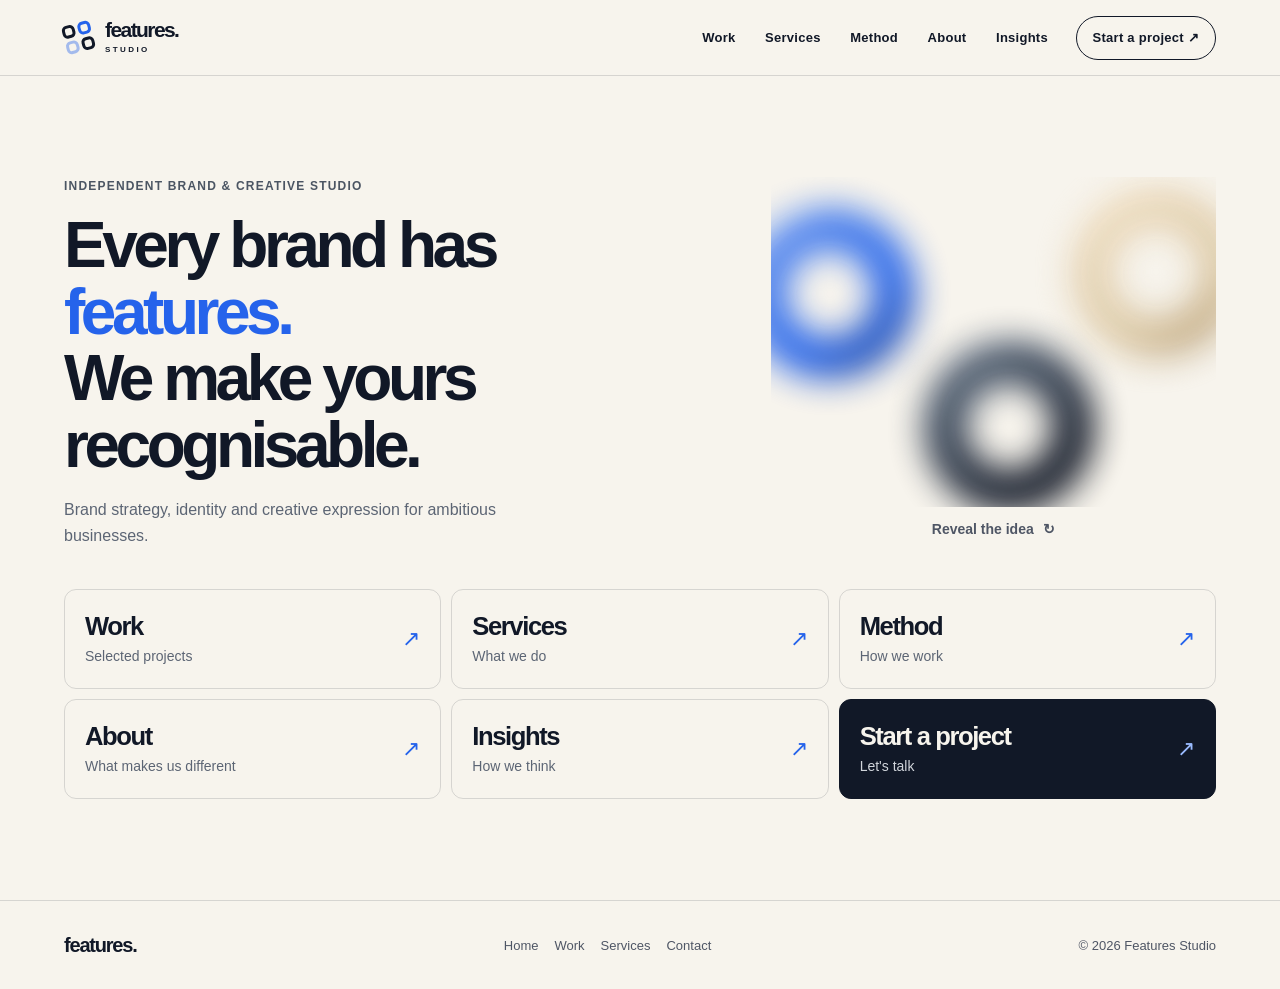
==== commit afb0a00b: "V11: improve UX hierarchy and next steps — index.html" ====
--- a/index.html
+++ b/index.html
@@ -1,5 +1,5 @@
 <!DOCTYPE html>
-<html lang="en"><head><meta charset="UTF-8"><meta name="viewport" content="width=device-width, initial-scale=1"><meta name="theme-color" content="#F7F4ED"><meta name="description" content="Brand strategy, identity and creative expression for ambitious businesses."><title>Distinctly Yours — Features Studio</title><link rel="stylesheet" href="studio-v10.css"><script>document.documentElement.classList.add('has-js')</script></head><body class="home-page"><a class="a11y-skip" href="#main">Skip to content</a>
+<html lang="en"><head><meta charset="UTF-8"><meta name="viewport" content="width=device-width, initial-scale=1"><meta name="theme-color" content="#F7F4ED"><meta name="description" content="Brand strategy, identity and creative expression for ambitious businesses."><title>Distinctly Yours — Features Studio</title><link rel="stylesheet" href="studio-v10.css"><link rel="stylesheet" href="studio-v11.css"><script>document.documentElement.classList.add('has-js')</script></head><body class="home-page"><a class="a11y-skip" href="#main">Skip to content</a>
   <header class="site-nav" id="topbar">
     <a class="brand" href="index.html" aria-label="Features Studio home">
       <span class="brand-icon" aria-hidden="true"><span></span><span></span><span></span><span></span></span>
@@ -8,10 +8,10 @@
     <nav class="nav-links" id="navlinks" aria-label="Main navigation"><a href="work.html">Work</a><a href="services.html">Services</a><a href="method.html">Method</a><a href="about.html">About</a><a href="insights.html">Insights</a><a href="contact.html" class="nav-cta">Start a project ↗</a></nav>
     <button class="menu-button" id="menubtn" aria-label="Open navigation" aria-controls="navlinks" aria-expanded="false"><svg viewBox="0 0 24 24" fill="none" stroke="currentColor" stroke-width="1.8" stroke-linecap="round"><path d="M3 8h18M3 16h18"/></svg></button>
   </header>
-  <main id="main" class="site-content"><section class="portal" id="top" aria-labelledby="hero-heading"><div class="portal-inner"><div class="portal-lead"><div><p class="portal-kicker">Independent brand &amp; creative studio</p><h1 id="hero-heading">Every brand has <span class="blue">features.</span><br>We make yours recognisable.</h1><p class="portal-intro">Brand strategy, identity and creative expression for ambitious businesses.</p></div><div class="portal-visual"><div class="portal-fusion" role="img" aria-label="Three distinct features unite into one recognisable identity"><div class="fusion-field" id="fusion-field" aria-hidden="true">
+  <main id="main" class="site-content" tabindex="-1"><section class="portal" id="top" aria-labelledby="hero-heading"><div class="portal-inner"><div class="portal-lead"><div><p class="portal-kicker">Independent brand &amp; creative studio</p><h1 id="hero-heading">Every brand has <span class="blue">features.</span><br>We make yours recognisable.</h1><p class="portal-intro">Brand strategy, identity and creative expression for ambitious businesses.</p></div></div><nav class="portal-menu" aria-label="Explore Features Studio"><a class="portal-link" href="work.html"><strong>Work</strong><small>Selected projects</small><span class="portal-arrow" aria-hidden="true">↗</span></a><a class="portal-link" href="services.html"><strong>Services</strong><small>What we do</small><span class="portal-arrow" aria-hidden="true">↗</span></a><a class="portal-link" href="method.html"><strong>Method</strong><small>How we work</small><span class="portal-arrow" aria-hidden="true">↗</span></a><a class="portal-link" href="about.html"><strong>About</strong><small>What makes us different</small><span class="portal-arrow" aria-hidden="true">↗</span></a><a class="portal-link" href="insights.html"><strong>Insights</strong><small>How we think</small><span class="portal-arrow" aria-hidden="true">↗</span></a><a class="portal-link primary" href="contact.html"><strong>Start a project</strong><small>Let's talk</small><span class="portal-arrow" aria-hidden="true">↗</span></a></nav><div class="portal-visual"><div class="portal-fusion" role="img" aria-label="Three distinct features unite into one recognisable identity"><div class="fusion-field" id="fusion-field" aria-hidden="true">
               <span class="fusion-aura" id="fusion-aura"></span>
               <span class="fusion-orb fusion-orb-blue" data-fusion-orb="blue"><i class="orb-ring"></i></span>
               <span class="fusion-orb fusion-orb-sand" data-fusion-orb="sand"><i class="orb-ring"></i></span>
               <span class="fusion-orb fusion-orb-ink" data-fusion-orb="ink"><i class="orb-ring"></i></span>
               <span class="fusion-result" id="fusion-result"><i class="result-ring"></i><span class="fusion-sheen"></span></span>
-            </div></div><button type="button" class="fusion-replay" id="fusion-replay"><span>Reveal the idea</span> <span aria-hidden="true">↻</span></button></div></div><nav class="portal-menu" aria-label="Explore Features Studio"><a class="portal-link" href="work.html"><strong>Work</strong><small>Selected projects</small><span class="portal-arrow" aria-hidden="true">↗</span></a><a class="portal-link" href="services.html"><strong>Services</strong><small>What we do</small><span class="portal-arrow" aria-hidden="true">↗</span></a><a class="portal-link" href="method.html"><strong>Method</strong><small>How we work</small><span class="portal-arrow" aria-hidden="true">↗</span></a><a class="portal-link" href="about.html"><strong>About</strong><small>What makes us different</small><span class="portal-arrow" aria-hidden="true">↗</span></a><a class="portal-link" href="insights.html"><strong>Insights</strong><small>How we think</small><span class="portal-arrow" aria-hidden="true">↗</span></a><a class="portal-link primary" href="contact.html"><strong>Start a project</strong><small>Let's talk</small><span class="portal-arrow" aria-hidden="true">↗</span></a></nav></div></section></main><footer class="page-footer"><a href="index.html" aria-label="Features Studio home">features.</a><nav aria-label="Footer navigation"><a href="index.html">Home</a><a href="work.html">Work</a><a href="contact.html">Start a project</a></nav><span>© <span id="year"></span> Features Studio</span></footer><script src="studio-v10.js" defer></script></body></html>+            </div></div><button type="button" class="fusion-replay" id="fusion-replay"><span>Reveal the idea</span> <span aria-hidden="true">↻</span></button></div></div></section></main><footer class="page-footer"><a href="index.html" class="footer-brand" aria-label="Features Studio home">features.</a><nav aria-label="Footer navigation"><a href="index.html">Home</a><a href="work.html">Work</a><a href="services.html">Services</a><a href="contact.html">Contact</a></nav><span>© <span id="year"></span> Features Studio</span></footer><script src="studio-v11.js" defer></script></body></html>
--- a/studio-v10.css
+++ b/studio-v10.css
@@ -501,3 +501,15 @@
 .portal-link strong{font-size:17px}.portal-link small{font-size:10px}
 }
 @media(prefers-reduced-motion:reduce){.portal-link,.portal-arrow,.fusion-replay{transition:none!important}.portal-link:hover,.portal-link:focus-visible{transform:none}}
+
+/* Keep the fusion interaction available on compact portrait phones too. */
+@media(max-width:800px) and (orientation:portrait){
+  .portal-inner{display:grid;grid-template-columns:minmax(0,1fr)}
+  .portal-lead{display:contents}
+  .portal-lead>div:first-child{grid-row:1}
+  .portal-menu{grid-row:2}
+  .portal-visual{display:block;grid-row:3;margin-top:14px}
+  .portal-fusion{height:clamp(105px,17svh,145px)}
+  .portal-fusion .fusion-orb,.portal-fusion .fusion-result{width:clamp(75px,22vw,100px)}
+  .fusion-replay{min-height:40px;font-size:11px}
+}
--- a/studio-v11.css
+++ b/studio-v11.css
@@ -0,0 +1,52 @@
+
+/* V11 — visual hierarchy, accessible navigation and page-specific layouts */
+:root{--type-page:clamp(2.5rem,5.7vw,5rem);--type-section:clamp(1.8rem,3.1vw,3rem);--type-card:clamp(1.2rem,2vw,1.75rem);--body-size:1rem;--space-section:clamp(42px,6vw,90px);--content-max:1320px;--gutter:clamp(20px,5vw,80px);--nav-height:76px;--ink:#111827;--paper:#F7F4ED;--blue:#2563EB;--line:#11182724;--soft-ink:#4f5665}
+html{scroll-padding-top:calc(var(--nav-height) + 16px)}body{font-size:var(--body-size)}.wrap,.portal-inner{max-width:var(--content-max);width:100%}
+a:focus-visible,button:focus-visible,input:focus-visible,textarea:focus-visible{outline:3px solid var(--blue);outline-offset:4px}
+[id]{scroll-margin-top:0}
+.site-nav,.work-page .site-nav{height:var(--nav-height);position:fixed;z-index:50;top:0;left:0;right:0;display:flex;align-items:center;justify-content:space-between;padding:0 var(--gutter);gap:20px;background:#f7f4edf5;border-bottom:1px solid var(--line);backdrop-filter:blur(14px);transform:none!important}
+.site-nav .brand,.work-page .site-nav .brand{display:flex;align-items:center;gap:12px;white-space:nowrap}
+.site-nav .brand-icon{width:29px;height:29px;display:grid;grid-template-columns:repeat(2,1fr);gap:3px;transform:rotate(-15deg)}
+.site-nav .brand-icon span{border:3.5px solid var(--ink);border-radius:5px}.site-nav .brand-icon span:nth-child(2){border-color:var(--blue)}.site-nav .brand-icon span:nth-child(3){border-color:var(--blue);opacity:.4}
+.site-nav .brand-word{font-size:21px;font-weight:780;letter-spacing:-.075em;line-height:.9}.site-nav .brand-word small{display:block;font-size:8px;font-weight:650;letter-spacing:.3em;text-transform:uppercase;margin-top:6px}
+.site-nav .nav-links,.work-page .site-nav .nav-links{display:flex;align-items:center;gap:clamp(12px,2vw,28px);flex-wrap:nowrap}
+.site-nav .nav-links a,.work-page .site-nav .nav-links a{display:flex;align-items:center;font-size:13px;font-weight:650;min-height:44px;padding:0 2px;white-space:nowrap;border:0;border-radius:0}
+.site-nav .nav-links a[aria-current="page"]{color:var(--blue);box-shadow:inset 0 -2px var(--blue)}
+.site-nav .nav-links .nav-cta,.work-page .site-nav .nav-links .nav-cta{border:1px solid var(--ink);border-radius:30px;padding:0 16px}
+.site-nav .nav-links .nav-cta:hover{background:var(--ink);color:var(--paper)}
+.site-nav .menu-button{display:none;align-items:center;justify-content:center;width:48px;height:48px;background:transparent;border:0;color:var(--ink);flex:none}.site-nav .menu-button svg{width:25px;height:25px}
+.site-content,.work-page main{padding-top:var(--nav-height)}
+.a11y-skip{position:fixed;top:-100px;left:15px;z-index:100;color:white;background:var(--ink);padding:12px}.a11y-skip:focus{top:12px}
+.page-kicker{font-size:.75rem;font-weight:750;letter-spacing:.14em;text-transform:uppercase;color:#4b5563;margin:0 0 16px}
+.page-intro{padding:var(--space-section) 0 48px}.page-intro h1,.services-head h1,.method-top h1,.thinking h1,.contact h1{font-size:var(--type-page);font-weight:670;letter-spacing:-.065em;line-height:1.04;margin:0;max-width:18ch;text-wrap:balance}
+.page-intro p,.services-head p,.method-top p,.thinking .section-header p{font-size:clamp(1rem,1.4vw,1.25rem);line-height:1.65;color:var(--soft-ink);max-width:60ch;margin:18px 0 0}
+.intro-actions,.next-actions{display:flex;align-items:center;gap:10px;flex-wrap:wrap;margin-top:24px}
+.action-primary,.action-secondary{display:inline-flex;justify-content:center;align-items:center;gap:10px;border:1px solid var(--ink);padding:10px 20px;min-height:48px;border-radius:30px;font-size:.9375rem;font-weight:650;transition:background .2s,color .2s,border-color .2s}
+.action-primary{background:var(--ink);color:var(--paper)}.action-primary:hover{background:var(--blue);border-color:var(--blue)}.action-secondary{background:transparent;color:var(--ink);border-color:#a6aab0}.action-secondary:hover{border-color:var(--blue);color:var(--blue)}
+.next-section{border-top:1px solid var(--line);padding:clamp(34px,5vw,64px) 0;background:var(--paper)}.next-layout{display:grid;grid-template-columns:1fr auto;gap:28px;align-items:center}.next-section h2,.experience-lead h2{font-size:var(--type-section);line-height:1.12;letter-spacing:-.045em;margin:0;font-weight:650}.next-section p,.experience-lead p{font-size:1rem;color:var(--soft-ink);line-height:1.6;margin:12px 0 0;max-width:60ch}.next-actions{margin:0}
+.page-footer{font-size:13px;padding-block:24px}.footer-brand{font-weight:750;font-size:20px;letter-spacing:-.06em;color:var(--ink)}.page-footer a{min-height:40px;display:inline-flex;align-items:center}
+.home-page .portal{min-height:calc(100svh - var(--nav-height));padding:clamp(26px,5vw,66px) 0}.home-page .portal-inner{display:grid;grid-template-columns:minmax(0,1.2fr) minmax(0,.8fr);gap:clamp(20px,3vw,40px);align-items:center}
+.home-page .portal-lead{display:block;grid-column:1;grid-row:1}.home-page .portal h1{font-size:clamp(2.45rem,5vw,4.75rem);line-height:1.04;letter-spacing:-.07em}.home-page .portal-kicker{font-size:.75rem;letter-spacing:.1em;color:#4b5563}.home-page .portal-intro{font-size:1rem;line-height:1.6}
+.home-page .portal-menu{grid-column:1/-1;grid-row:2;margin:0;gap:10px}.home-page .portal-visual{display:block;grid-column:2;grid-row:1;margin:0}.portal-link{min-height:100px;padding:18px 20px;border-radius:12px}.portal-link strong{font-size:var(--type-card)}.portal-link small{font-size:.875rem}.fusion-replay{min-height:44px;font-size:.875rem}
+.services,.method,.thinking,.contact{padding-block:var(--space-section)!important}.services-head,.method-top,.thinking .section-header{display:block;margin-bottom:clamp(28px,4vw,48px)}.services-head p,.method-top p,.thinking .section-header p{max-width:64ch}
+.service-list{display:grid;grid-template-columns:repeat(2,minmax(0,1fr));gap:14px;border:0}
+.service,.service:hover{display:grid;grid-template-columns:1fr;gap:12px;align-content:start;padding:24px!important;border:1px solid var(--line);border-radius:12px;background:#ffffff35;min-height:0}
+.service .s-num{font-size:.75rem;color:#4b5563;font-weight:650}.service h2,.thought h2,.stage h2{font-size:var(--type-card);font-weight:650;line-height:1.2;letter-spacing:-.035em;margin:0}.service p,.thought p,.stage p{font-size:1rem;line-height:1.65;color:var(--soft-ink);max-width:none;margin:0}.service-fit{font-size:.875rem;color:#4b5563;line-height:1.5;border-top:1px solid var(--line);padding-top:12px}
+.method .stages{margin-top:36px;grid-template-columns:repeat(5,minmax(0,1fr));gap:12px}.method .stage{min-height:0;padding:24px 12px 20px 0}.method .stage h2{margin:18px 0 10px}.method .stage .num{font-size:.875rem}.method-note{font-size:.875rem;line-height:1.6;margin-top:26px;padding-top:20px}.experience-lead{padding:48px 0;background:var(--paper)}.experience-lead .action-secondary{margin-top:18px}
+.about-page .manifesto h2{font-size:clamp(2rem,4.4vw,4rem);line-height:1.12;letter-spacing:-.05em}.about-page .manifesto-foot{font-size:.875rem}.idea-recognition .idea-copy h2,.story-panel h2{letter-spacing:-.06em}
+.recognition-step{min-height:32px;justify-content:center;font-size:12px}.recognition-step:focus-visible,.recognition-dot:focus-visible{outline-color:#dbeafe}
+.thinking-grid{gap:16px}.thought{padding:24px;border:1px solid var(--line);border-radius:12px;background:#ffffff35}.thought .thought-num{font-size:.75rem}.thought h2{margin:20px 0 14px}.thought h2 br{display:none}
+body.insights-page .thinking{min-height:0}.contact-content{grid-template-columns:minmax(0,.85fr) minmax(0,1fr);align-items:start;gap:clamp(28px,7vw,110px)}
+.contact .overline{font-size:.75rem}.contact h1{color:var(--paper)}.contact .contact-content>div>p{font-size:1.125rem;max-width:44ch;margin:20px 0;color:#d1d5db}
+.project-form{border:1px solid #ffffff35;border-radius:14px;padding:clamp(20px,3vw,34px);background:#ffffff08}.project-form h2{font-size:var(--type-card);font-weight:650;line-height:1.2;margin:0 0 10px}
+.project-form .preview-notice{font-size:.875rem;color:#d1d5db;max-width:none;line-height:1.5;margin:0 0 20px}.project-form label{font-size:.875rem;letter-spacing:0;text-transform:none;color:#edf1f8;margin:17px 0 7px;font-weight:600}.project-form .optional{font-weight:400;color:#c5cfdf}.project-form input,.project-form textarea{font-size:1rem;min-height:48px;padding:11px 12px;border:1px solid #9ba9bd;border-radius:6px;background:#ffffff09}.project-form input::placeholder,.project-form textarea::placeholder{color:#b4bfce}.project-form textarea{min-height:112px}.project-form .form-note{font-size:.875rem;color:#d1d5db;margin:15px 0 12px}.project-form button{width:100%;min-height:48px;font-size:.9375rem}.contact a:focus-visible,.contact button:focus-visible,.contact input:focus-visible,.contact textarea:focus-visible{outline-color:#f7f4ed}
+.work-page .hero{padding:var(--space-section) 0 32px}.work-page .hero .overline{font-size:.75rem;letter-spacing:.14em;margin-bottom:16px;color:#4b5563}.work-page .hero h1{font-size:var(--type-page);line-height:1.04;letter-spacing:-.065em;transform:none;opacity:1}.work-page .hero-bottom{margin-top:18px}.work-page .hero-bottom p{font-size:1rem;line-height:1.65;max-width:60ch}.work-page .library-title{font-size:var(--type-section);letter-spacing:-.045em;margin:0 0 20px}.work-page .tools{padding:15px 0;margin-bottom:24px}.work-page .tools .eyebrow{font-size:.875rem;text-transform:none;letter-spacing:0}.work-page .tab{font-size:.875rem;min-height:44px}.work-page .grid{gap:28px 20px;padding-bottom:var(--space-section)}.work-page .project-info h3{font-size:var(--type-card);line-height:1.22;letter-spacing:-.035em}.work-page .project-info p{font-size:.875rem}.work-page .foot{padding:48px var(--gutter) 28px}.work-page .foot h2{font-size:var(--type-section);letter-spacing:-.045em}.work-page .foot-top{margin-bottom:36px!important}.work-page .foot p{font-size:.875rem}.work-page .foot-bottom{font-size:.875rem}.work-page .foot a{min-height:44px}.work-page .portfolio-card[hidden]{display:none!important}
+@media(max-width:850px){
+:root{--nav-height:68px;--type-page:clamp(2.35rem,8vw,3.75rem);--type-section:clamp(1.65rem,5.8vw,2.35rem);--type-card:clamp(1.15rem,4.4vw,1.45rem)}
+.site-nav .menu-button{display:flex}.site-nav .nav-links,.work-page .site-nav .nav-links{display:none;position:absolute;top:100%;left:0;right:0;flex-direction:column;align-items:stretch;gap:2px;background:var(--paper);padding:12px var(--gutter) 20px;box-shadow:0 15px 30px #11182716;max-height:calc(100svh - var(--nav-height));overflow:auto;border-bottom:1px solid var(--line)}.site-nav .nav-links.open,.work-page .site-nav .nav-links.open{display:flex}.site-nav .nav-links a,.work-page .site-nav .nav-links a{font-size:1rem;min-height:48px;padding:0 8px}.site-nav .nav-links .nav-cta,.work-page .site-nav .nav-links .nav-cta{justify-content:center;margin:4px 0 0}
+.home-page .portal-inner{grid-template-columns:1fr;gap:18px}.home-page .portal-lead{grid-column:1;grid-row:1}.home-page .portal-menu{grid-column:1;grid-row:2;grid-template-columns:repeat(2,minmax(0,1fr));gap:8px}.home-page .portal-visual{grid-column:1;grid-row:3}.home-page .portal h1{font-size:var(--type-page)}.portal-link{min-height:86px;padding:13px 12px}.portal-link small{font-size:.8125rem}.portal-fusion{height:clamp(110px,23vw,170px)}.portal-fusion .fusion-orb,.portal-fusion .fusion-result{width:clamp(75px,20vw,110px)}
+.next-layout,.contact-content{grid-template-columns:1fr;gap:22px}.service-list,.thinking-grid{grid-template-columns:1fr}.service,.thought{padding:20px!important}.method .stages{grid-template-columns:repeat(2,minmax(0,1fr));gap:8px}.method .stage{padding:20px 10px 14px 0}.method-note{flex-wrap:wrap}.contact-content>div{max-width:none}.project-form{max-width:none}.work-page .hero-bottom{align-items:start}.work-page .foot .foot-top{display:grid;gap:20px}.work-page .foot p{margin-top:12px}
+}
+@media(max-width:360px){.portal-link{grid-template-columns:1fr;gap:4px}.portal-arrow{display:none}.portal-link strong{overflow-wrap:anywhere}.next-actions a{width:100%}}
+@media(max-height:540px) and (orientation:landscape){:root{--nav-height:56px;--type-page:clamp(2rem,5.4vw,3rem)}.home-page .portal-inner{grid-template-columns:1.2fr .8fr;gap:12px}.home-page .portal-lead{grid-column:1;grid-row:1}.home-page .portal-visual{grid-column:2;grid-row:1}.home-page .portal-menu{grid-column:1/-1;grid-row:2;grid-template-columns:repeat(3,minmax(0,1fr));gap:6px}.home-page .portal{padding:16px 0}.portal-link{min-height:58px;padding:8px 12px}.portal-link strong{font-size:1.1rem}.portal-link small{font-size:.75rem}.portal-fusion{height:100px}.home-page .portal-intro{font-size:.875rem;margin-top:8px}.fusion-replay{min-height:40px;font-size:.8125rem}}
+@media(prefers-reduced-motion:reduce){.action-primary,.action-secondary,.portal-link,.portal-arrow{transition:none!important}}
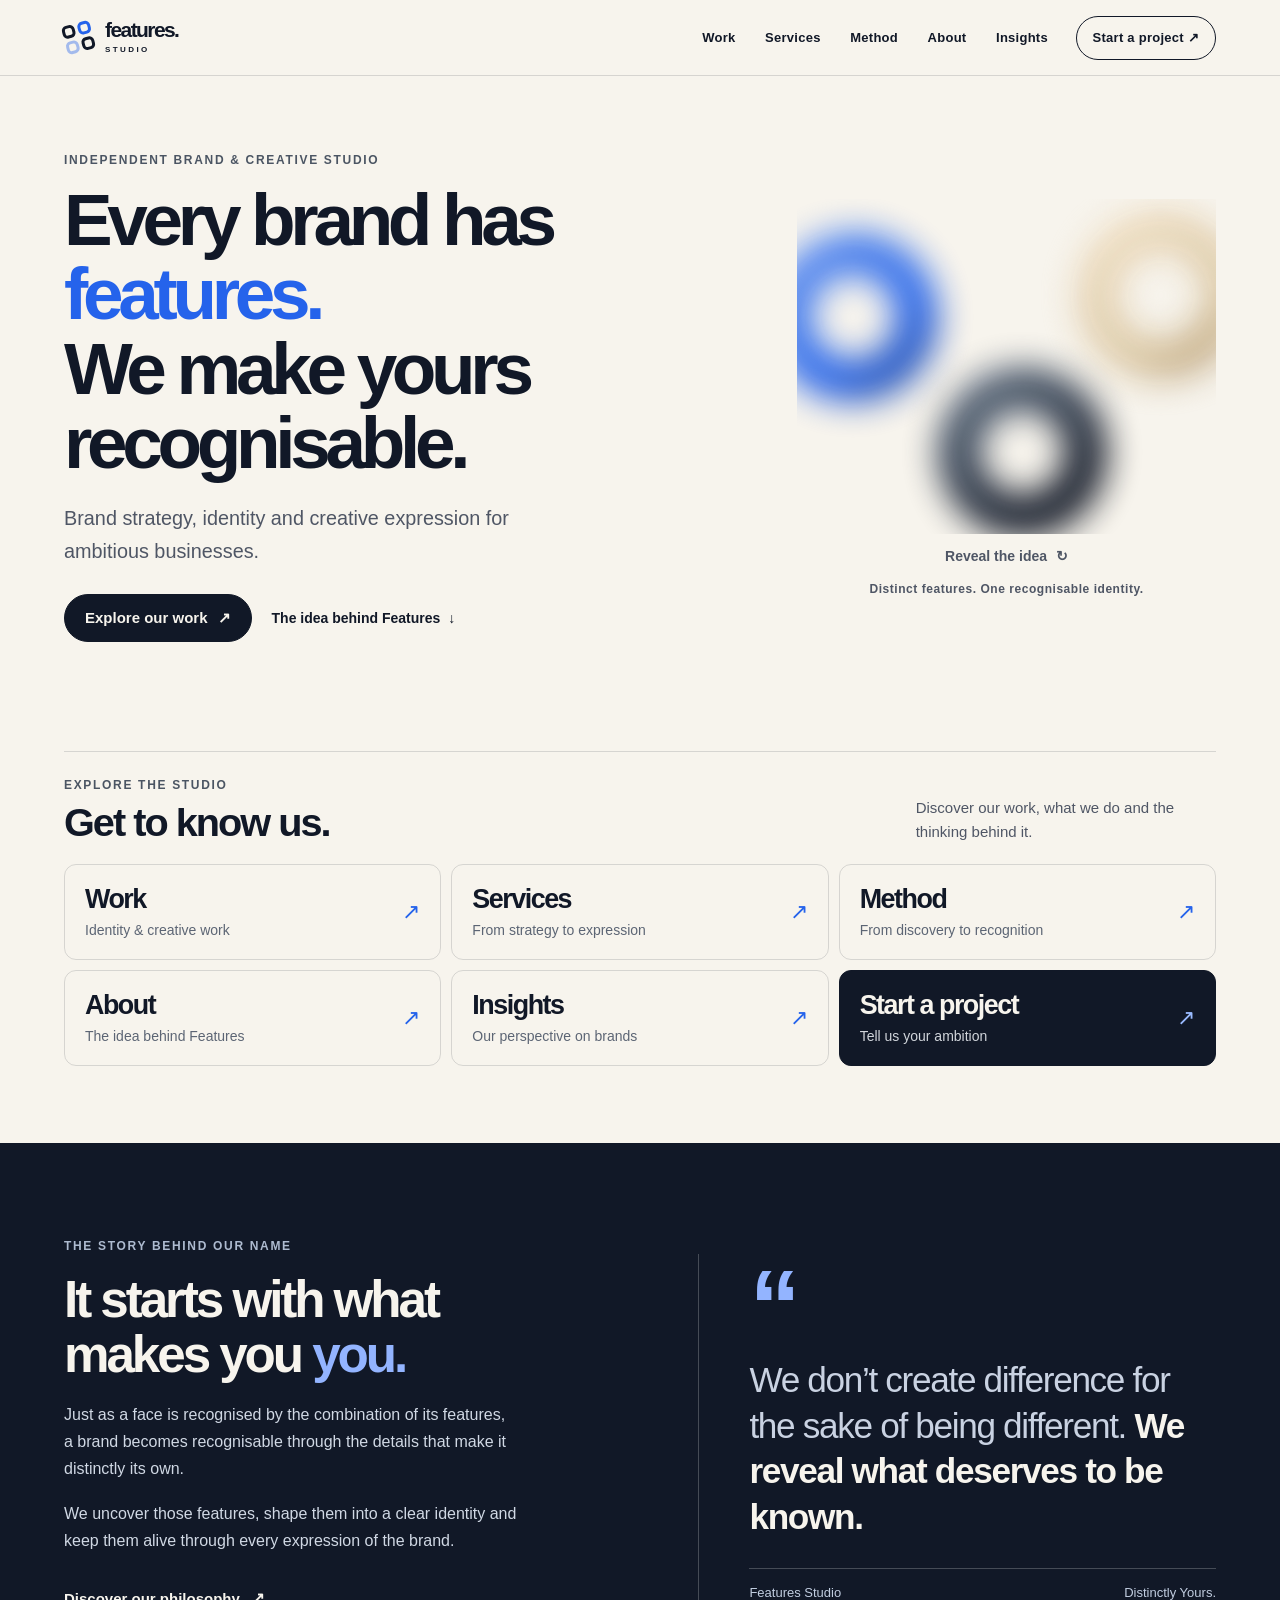
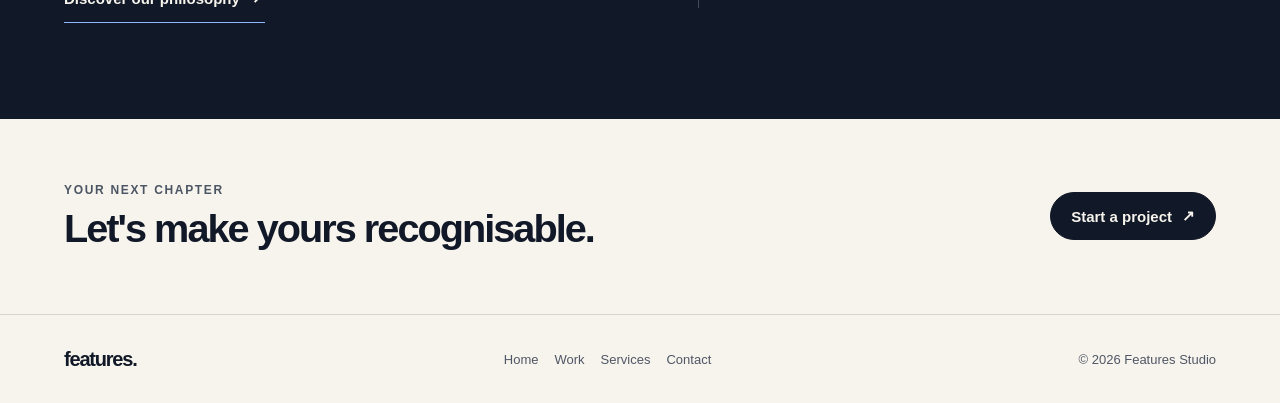
==== commit 39e1cb3d: "V12: brand-led homepage with interactive navigation and manifesto quote" ====
--- a/index.html
+++ b/index.html
@@ -1,5 +1,5 @@
 <!DOCTYPE html>
-<html lang="en"><head><meta charset="UTF-8"><meta name="viewport" content="width=device-width, initial-scale=1"><meta name="theme-color" content="#F7F4ED"><meta name="description" content="Brand strategy, identity and creative expression for ambitious businesses."><title>Distinctly Yours — Features Studio</title><link rel="stylesheet" href="studio-v10.css"><link rel="stylesheet" href="studio-v11.css"><script>document.documentElement.classList.add('has-js')</script></head><body class="home-page"><a class="a11y-skip" href="#main">Skip to content</a>
+<html lang="en"><head><meta charset="UTF-8"><meta name="viewport" content="width=device-width, initial-scale=1"><meta name="theme-color" content="#F7F4ED"><meta name="description" content="Brand strategy, identity and creative expression for ambitious businesses."><title>Distinctly Yours — Features Studio</title><link rel="stylesheet" href="studio-v10.css"><link rel="stylesheet" href="studio-v11.css"><link rel="stylesheet" href="home-v12.css"><script>document.documentElement.classList.add('has-js')</script></head><body class="home-page"><a class="a11y-skip" href="#main">Skip to content</a>
   <header class="site-nav" id="topbar">
     <a class="brand" href="index.html" aria-label="Features Studio home">
       <span class="brand-icon" aria-hidden="true"><span></span><span></span><span></span><span></span></span>
@@ -8,10 +8,45 @@
     <nav class="nav-links" id="navlinks" aria-label="Main navigation"><a href="work.html">Work</a><a href="services.html">Services</a><a href="method.html">Method</a><a href="about.html">About</a><a href="insights.html">Insights</a><a href="contact.html" class="nav-cta">Start a project ↗</a></nav>
     <button class="menu-button" id="menubtn" aria-label="Open navigation" aria-controls="navlinks" aria-expanded="false"><svg viewBox="0 0 24 24" fill="none" stroke="currentColor" stroke-width="1.8" stroke-linecap="round"><path d="M3 8h18M3 16h18"/></svg></button>
   </header>
-  <main id="main" class="site-content" tabindex="-1"><section class="portal" id="top" aria-labelledby="hero-heading"><div class="portal-inner"><div class="portal-lead"><div><p class="portal-kicker">Independent brand &amp; creative studio</p><h1 id="hero-heading">Every brand has <span class="blue">features.</span><br>We make yours recognisable.</h1><p class="portal-intro">Brand strategy, identity and creative expression for ambitious businesses.</p></div></div><nav class="portal-menu" aria-label="Explore Features Studio"><a class="portal-link" href="work.html"><strong>Work</strong><small>Selected projects</small><span class="portal-arrow" aria-hidden="true">↗</span></a><a class="portal-link" href="services.html"><strong>Services</strong><small>What we do</small><span class="portal-arrow" aria-hidden="true">↗</span></a><a class="portal-link" href="method.html"><strong>Method</strong><small>How we work</small><span class="portal-arrow" aria-hidden="true">↗</span></a><a class="portal-link" href="about.html"><strong>About</strong><small>What makes us different</small><span class="portal-arrow" aria-hidden="true">↗</span></a><a class="portal-link" href="insights.html"><strong>Insights</strong><small>How we think</small><span class="portal-arrow" aria-hidden="true">↗</span></a><a class="portal-link primary" href="contact.html"><strong>Start a project</strong><small>Let's talk</small><span class="portal-arrow" aria-hidden="true">↗</span></a></nav><div class="portal-visual"><div class="portal-fusion" role="img" aria-label="Three distinct features unite into one recognisable identity"><div class="fusion-field" id="fusion-field" aria-hidden="true">
+  <main id="main" class="site-content" tabindex="-1">
+  <section class="home-hero" id="top" aria-labelledby="hero-heading">
+    <div class="wrap home-hero-grid">
+      <div class="home-hero-copy">
+        <p class="page-kicker">Independent brand &amp; creative studio</p>
+        <h1 id="hero-heading">Every brand has <span>features.</span><br>We make yours recognisable.</h1>
+        <p class="home-lead">Brand strategy, identity and creative expression for ambitious businesses.</p>
+        <div class="home-hero-actions"><a href="work.html" class="action-primary">Explore our work <span aria-hidden="true">↗</span></a><a href="#our-story" class="home-text-link">The idea behind Features <span aria-hidden="true">↓</span></a></div>
+      </div>
+      <div class="home-visual-wrap"><div class="portal-visual"><div class="portal-fusion" role="img" aria-label="Three distinct features unite into one recognisable identity"><div class="fusion-field" id="fusion-field" aria-hidden="true">
               <span class="fusion-aura" id="fusion-aura"></span>
               <span class="fusion-orb fusion-orb-blue" data-fusion-orb="blue"><i class="orb-ring"></i></span>
               <span class="fusion-orb fusion-orb-sand" data-fusion-orb="sand"><i class="orb-ring"></i></span>
               <span class="fusion-orb fusion-orb-ink" data-fusion-orb="ink"><i class="orb-ring"></i></span>
               <span class="fusion-result" id="fusion-result"><i class="result-ring"></i><span class="fusion-sheen"></span></span>
-            </div></div><button type="button" class="fusion-replay" id="fusion-replay"><span>Reveal the idea</span> <span aria-hidden="true">↻</span></button></div></div></section></main><footer class="page-footer"><a href="index.html" class="footer-brand" aria-label="Features Studio home">features.</a><nav aria-label="Footer navigation"><a href="index.html">Home</a><a href="work.html">Work</a><a href="services.html">Services</a><a href="contact.html">Contact</a></nav><span>© <span id="year"></span> Features Studio</span></footer><script src="studio-v11.js" defer></script></body></html>+            </div></div><button type="button" class="fusion-replay" id="fusion-replay"><span>Reveal the idea</span> <span aria-hidden="true">↻</span></button></div><p class="visual-caption">Distinct features. One recognisable identity.</p></div>
+    </div>
+  </section>
+  <section class="home-explore" aria-labelledby="explore-heading">
+    <div class="wrap">
+      <div class="home-section-head"><div><p class="page-kicker">Explore the studio</p><h2 id="explore-heading">Get to know us.</h2></div><p>Discover our work, what we do and the thinking behind it.</p></div>
+      <nav class="portal-menu" aria-labelledby="explore-heading"><a class="portal-link" href="work.html"><strong>Work</strong><small>Identity & creative work</small><span class="portal-arrow" aria-hidden="true">↗</span></a><a class="portal-link" href="services.html"><strong>Services</strong><small>From strategy to expression</small><span class="portal-arrow" aria-hidden="true">↗</span></a><a class="portal-link" href="method.html"><strong>Method</strong><small>From discovery to recognition</small><span class="portal-arrow" aria-hidden="true">↗</span></a><a class="portal-link" href="about.html"><strong>About</strong><small>The idea behind Features</small><span class="portal-arrow" aria-hidden="true">↗</span></a><a class="portal-link" href="insights.html"><strong>Insights</strong><small>Our perspective on brands</small><span class="portal-arrow" aria-hidden="true">↗</span></a><a class="portal-link primary" href="contact.html"><strong>Start a project</strong><small>Tell us your ambition</small><span class="portal-arrow" aria-hidden="true">↗</span></a></nav>
+    </div>
+  </section>
+  <section class="home-story" id="our-story" aria-labelledby="story-heading">
+    <div class="wrap home-story-grid">
+      <div class="home-story-copy">
+        <p class="page-kicker">The story behind our name</p>
+        <h2 id="story-heading">It starts with what makes you <em>you.</em></h2>
+        <p>Just as a face is recognised by the combination of its features, a brand becomes recognisable through the details that make it distinctly its own.</p>
+        <p>We uncover those features, shape them into a clear identity and keep them alive through every expression of the brand.</p>
+        <a href="about.html" class="home-story-link">Discover our philosophy <span aria-hidden="true">↗</span></a>
+      </div>
+      <figure class="home-quote">
+        <span class="quote-mark" aria-hidden="true">“</span>
+        <blockquote>We don’t create difference for the sake of being different. <strong>We reveal what deserves to be known.</strong></blockquote>
+        <figcaption><span>Features Studio</span><span>Distinctly Yours.</span></figcaption>
+      </figure>
+    </div>
+  </section>
+  <section class="home-close" aria-labelledby="home-close-title"><div class="wrap home-close-grid"><div><p class="page-kicker">Your next chapter</p><h2 id="home-close-title">Let's make yours recognisable.</h2></div><a class="action-primary" href="contact.html">Start a project <span aria-hidden="true">↗</span></a></div></section>
+</main><footer class="page-footer"><a href="index.html" class="footer-brand" aria-label="Features Studio home">features.</a><nav aria-label="Footer navigation"><a href="index.html">Home</a><a href="work.html">Work</a><a href="services.html">Services</a><a href="contact.html">Contact</a></nav><span>© <span id="year"></span> Features Studio</span></footer><script src="studio-v11.js" defer></script></body></html>
--- a/studio-v11.css
+++ b/studio-v11.css
@@ -50,3 +50,19 @@
 @media(max-width:360px){.portal-link{grid-template-columns:1fr;gap:4px}.portal-arrow{display:none}.portal-link strong{overflow-wrap:anywhere}.next-actions a{width:100%}}
 @media(max-height:540px) and (orientation:landscape){:root{--nav-height:56px;--type-page:clamp(2rem,5.4vw,3rem)}.home-page .portal-inner{grid-template-columns:1.2fr .8fr;gap:12px}.home-page .portal-lead{grid-column:1;grid-row:1}.home-page .portal-visual{grid-column:2;grid-row:1}.home-page .portal-menu{grid-column:1/-1;grid-row:2;grid-template-columns:repeat(3,minmax(0,1fr));gap:6px}.home-page .portal{padding:16px 0}.portal-link{min-height:58px;padding:8px 12px}.portal-link strong{font-size:1.1rem}.portal-link small{font-size:.75rem}.portal-fusion{height:100px}.home-page .portal-intro{font-size:.875rem;margin-top:8px}.fusion-replay{min-height:40px;font-size:.8125rem}}
 @media(prefers-reduced-motion:reduce){.action-primary,.action-secondary,.portal-link,.portal-arrow{transition:none!important}}
+
+/* Reserve space for the persistent navigation while interactive scenes are pinned. */
+@media(prefers-reduced-motion:no-preference){
+  .story-sticky,.idea-recognition .idea-sticky{top:var(--nav-height);height:calc(100vh - var(--nav-height));height:calc(100svh - var(--nav-height));min-height:0}
+  .story-container{padding-top:clamp(18px,3vh,38px)}
+  .idea-recognition .idea-grid{padding-top:clamp(12px,2.5vh,28px)}
+}
+@media(max-width:700px) and (orientation:portrait) and (prefers-reduced-motion:no-preference){
+  .idea-recognition .idea-grid{padding-top:10px}
+  .story-container{padding-top:16px}
+}
+@media(max-height:540px) and (orientation:landscape) and (prefers-reduced-motion:no-preference){
+  .story-container{padding-top:10px;padding-bottom:8px}
+  .story-geometry{height:min(65svh,100%)}
+  .idea-recognition .idea-grid{padding-top:8px}
+}
--- a/home-v12.css
+++ b/home-v12.css
@@ -0,0 +1,70 @@
+/* V12 — homepage as a concise brand narrative, not a page directory. */
+.home-page .site-content{min-height:0}
+.home-hero{padding:clamp(40px,6vw,94px) 0 clamp(30px,4.5vw,60px)}
+.home-hero-grid{display:grid;grid-template-columns:minmax(0,1.23fr) minmax(0,.77fr);align-items:center;gap:clamp(24px,5vw,80px)}
+.home-hero-copy{min-width:0}
+.home-hero h1{font-size:clamp(2.7rem,5.7vw,5.25rem);font-weight:670;letter-spacing:-.073em;line-height:1.02;margin:0;max-width:16ch;overflow-wrap:normal}
+.home-hero h1 span{color:var(--blue)}
+.home-lead{max-width:44ch;font-size:clamp(1rem,1.55vw,1.25rem);line-height:1.65;color:var(--soft-ink);margin:22px 0 0}
+.home-hero-actions{display:flex;gap:12px 20px;align-items:center;flex-wrap:wrap;margin-top:26px}
+.home-text-link{font-weight:650;font-size:.875rem;display:inline-flex;align-items:center;gap:8px;min-height:44px;color:var(--ink)}
+.home-text-link:hover{color:var(--blue)}
+.home-visual-wrap{min-width:0;position:relative;text-align:center}
+.home-page .home-visual-wrap .portal-visual{display:block;margin:0}
+.home-visual-wrap .portal-fusion{height:clamp(185px,27vw,335px)}
+.home-visual-wrap .portal-fusion .fusion-orb,.home-visual-wrap .portal-fusion .fusion-result{width:clamp(100px,15vw,190px)}
+.visual-caption{font-size:.75rem;font-weight:600;letter-spacing:.045em;color:var(--soft-ink);margin:4px 0 0}
+.home-explore{padding:clamp(24px,4vw,54px) 0 clamp(44px,6vw,88px)}
+.home-section-head{display:flex;justify-content:space-between;align-items:end;gap:24px;border-top:1px solid var(--line);padding-top:26px;margin-bottom:20px}
+.home-section-head .page-kicker{margin-bottom:9px}
+.home-section-head h2,.home-close h2{font-size:var(--type-section);letter-spacing:-.05em;line-height:1.1;font-weight:650;margin:0}
+.home-section-head>p{font-size:.9375rem;line-height:1.6;color:var(--soft-ink);max-width:36ch;margin:0}
+.home-page .home-explore .portal-menu{margin:0;display:grid;grid-template-columns:repeat(3,minmax(0,1fr));gap:10px}
+.home-explore .portal-link{min-height:96px;padding:18px 20px}
+.home-explore .portal-link strong{font-size:clamp(1.25rem,2.1vw,1.7rem)}
+.home-explore .portal-link small{font-size:.875rem}
+.home-story{background:var(--ink);color:var(--paper);padding:clamp(52px,7.5vw,106px) 0}
+.home-story-grid{display:grid;grid-template-columns:minmax(0,1fr) minmax(0,.95fr);gap:clamp(32px,7vw,110px);align-items:center}
+.home-story-copy .page-kicker{color:#aebbd0;margin-bottom:20px}
+.home-story h2{font-size:clamp(2.1rem,4vw,3.8rem);line-height:1.07;letter-spacing:-.06em;font-weight:650;margin:0;max-width:16ch}
+.home-story h2 em{font-style:normal;color:#93b4ff}
+.home-story-copy>p:not(.page-kicker){font-size:1rem;line-height:1.7;color:#d0d8e4;max-width:51ch;margin:18px 0 0}
+.home-story-link{display:inline-flex;align-items:center;gap:12px;font-size:.9375rem;font-weight:650;min-height:48px;margin-top:20px;color:var(--paper);border-bottom:1px solid #91b2ff}
+.home-story-link:hover{color:#93b4ff}
+.home-story a:focus-visible{outline-color:#e2e8ff}
+.home-quote{position:relative;margin:0;border-left:1px solid #ffffff38;padding:8px 0 8px clamp(22px,4vw,50px)}
+.quote-mark{display:block;color:#93b4ff;font-size:clamp(4rem,8vw,7rem);line-height:.85;font-weight:650}
+.home-quote blockquote{font-size:clamp(1.5rem,2.75vw,2.55rem);line-height:1.3;letter-spacing:-.038em;font-weight:450;margin:8px 0 28px;color:#c9d2e2}
+.home-quote blockquote strong{font-weight:650;color:var(--paper)}
+.home-quote figcaption{display:flex;flex-wrap:wrap;gap:10px 20px;justify-content:space-between;border-top:1px solid #ffffff38;padding-top:16px;color:#c1cde0;font-size:.8125rem}
+.home-close{padding:clamp(38px,5vw,66px) 0;background:var(--paper)}
+.home-close-grid{display:grid;grid-template-columns:1fr auto;align-items:center;gap:24px}
+.home-close .page-kicker{margin-bottom:10px}
+@media(max-width:850px){
+  .home-hero{padding:32px 0 16px}
+  .home-hero-grid{grid-template-columns:1fr;gap:18px}
+  .home-hero h1{font-size:clamp(2.4rem,8.5vw,4rem)}
+  .home-lead{margin-top:16px}
+  .home-hero-actions{margin-top:18px;gap:6px 14px}
+  .home-visual-wrap .portal-fusion{height:clamp(115px,25vw,185px)}
+  .home-visual-wrap .portal-fusion .fusion-orb,.home-visual-wrap .portal-fusion .fusion-result{width:clamp(82px,18vw,125px)}
+  .home-section-head{display:block;padding-top:20px}
+  .home-section-head>p{margin:10px 0 0}
+  .home-page .home-explore .portal-menu{grid-template-columns:repeat(2,minmax(0,1fr));gap:8px}
+  .home-explore .portal-link{min-height:88px;padding:12px 13px}
+  .home-explore .portal-link strong{font-size:clamp(1.05rem,4.5vw,1.4rem)}
+  .home-explore .portal-link small{font-size:.8125rem}
+  .home-story-grid,.home-close-grid{grid-template-columns:1fr}
+  .home-story-grid{gap:34px}
+  .home-quote{border-left:0;border-top:1px solid #ffffff38;padding:22px 0 0}
+  .home-quote blockquote{font-size:clamp(1.5rem,5.6vw,2.3rem)}
+  .home-close-grid .action-primary{justify-self:start}
+}
+@media(max-width:360px){.home-explore .portal-link{padding:12px 10px}.home-hero h1{font-size:2.2rem}}
+@media(max-height:540px) and (orientation:landscape){
+ .home-hero{padding:24px 0 18px}.home-hero-grid{grid-template-columns:minmax(0,1.2fr) minmax(0,.8fr);gap:18px}
+ .home-hero h1{font-size:clamp(1.9rem,4.8vw,3rem)}.home-lead{font-size:.875rem;margin-top:10px}
+ .home-hero-actions{margin-top:12px;gap:8px}.home-hero-actions .action-primary{font-size:.8125rem;min-height:44px;padding:8px 14px}
+ .home-visual-wrap .portal-fusion{height:145px}
+ .home-page .home-explore .portal-menu{grid-template-columns:repeat(3,minmax(0,1fr))}
+}
